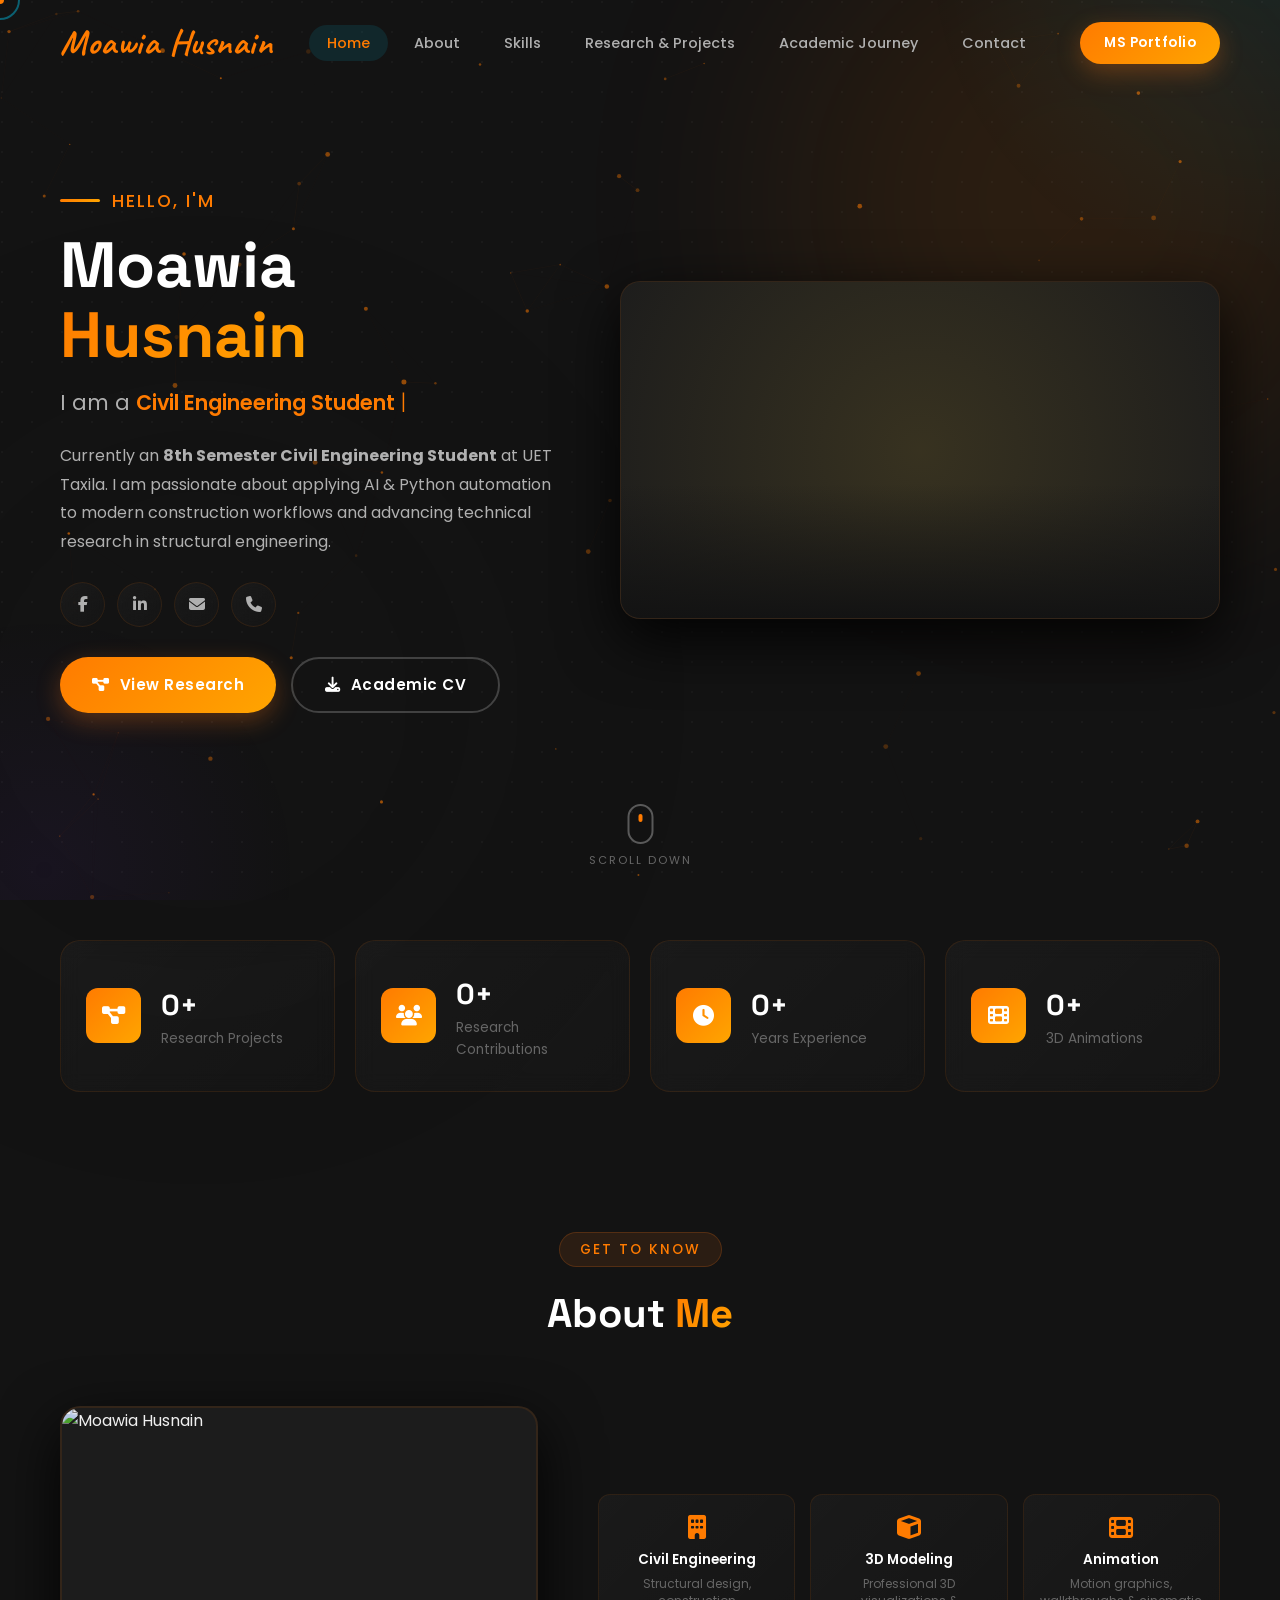
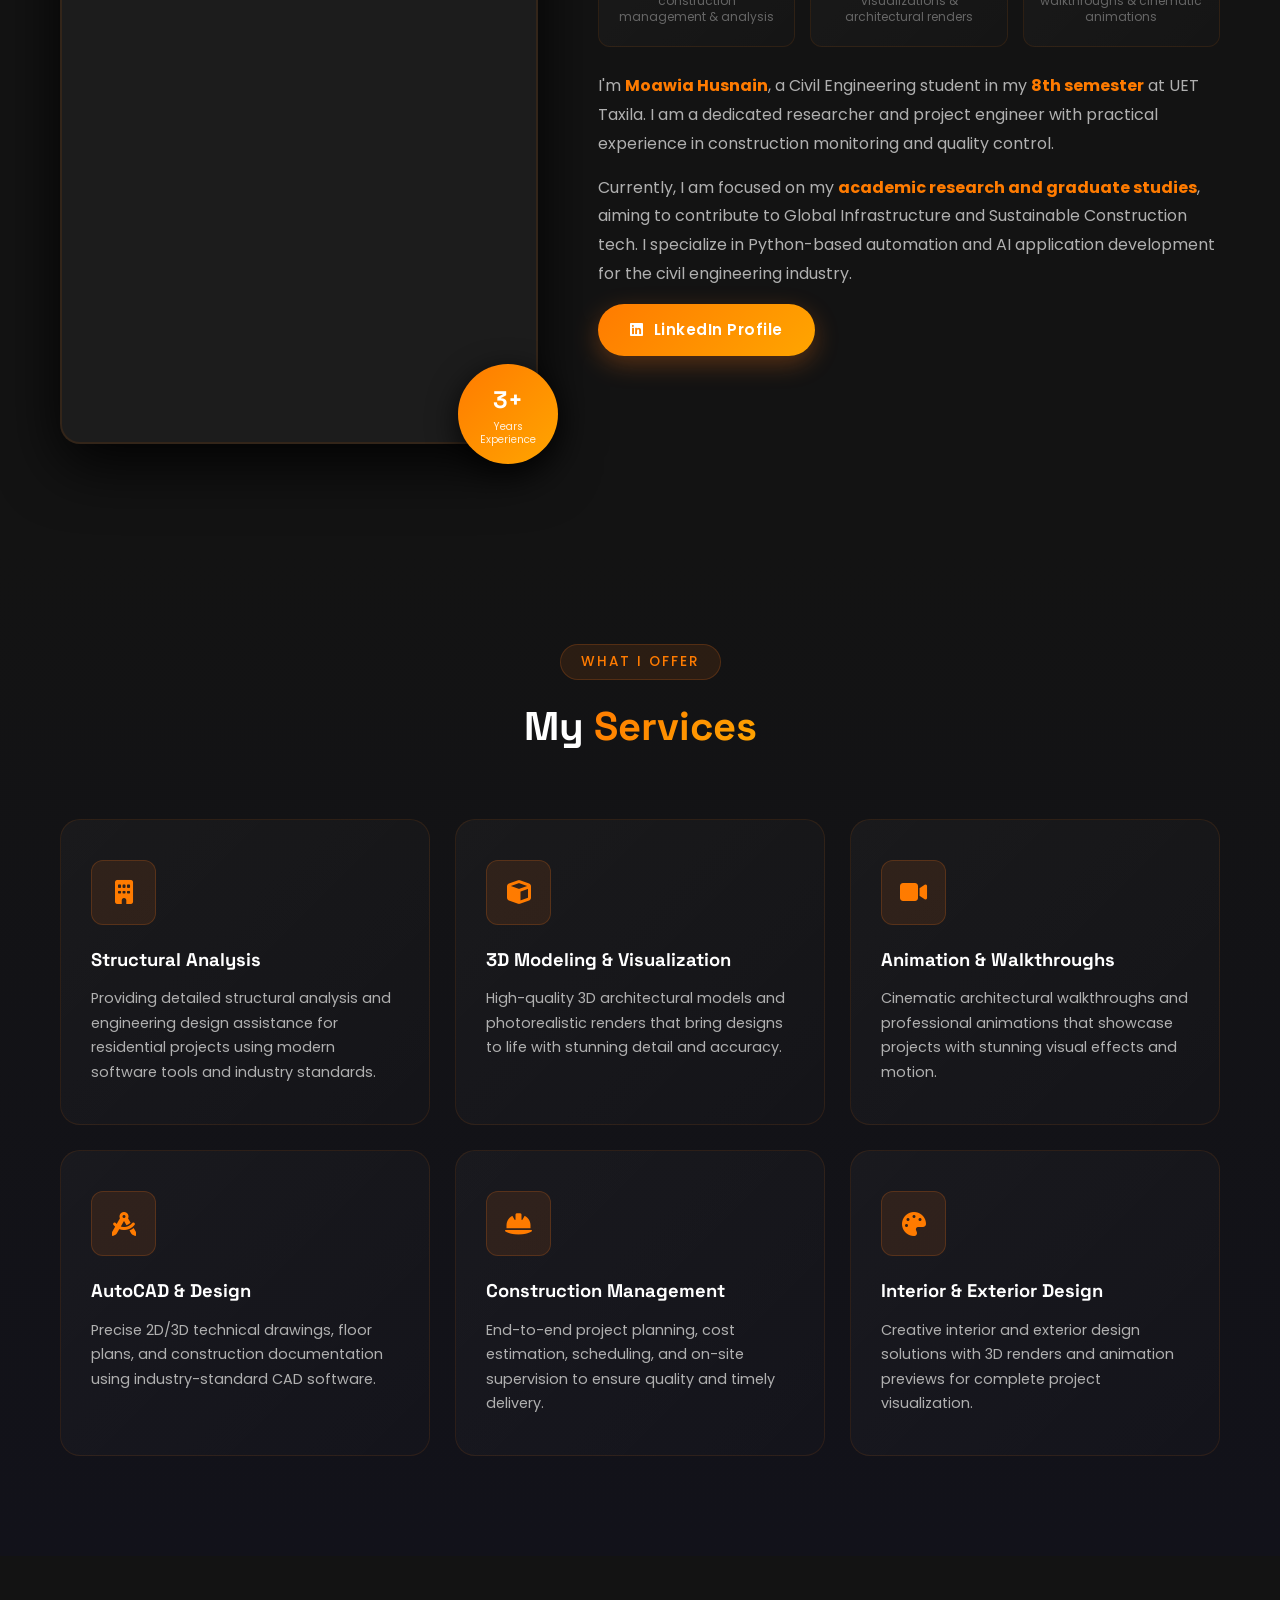
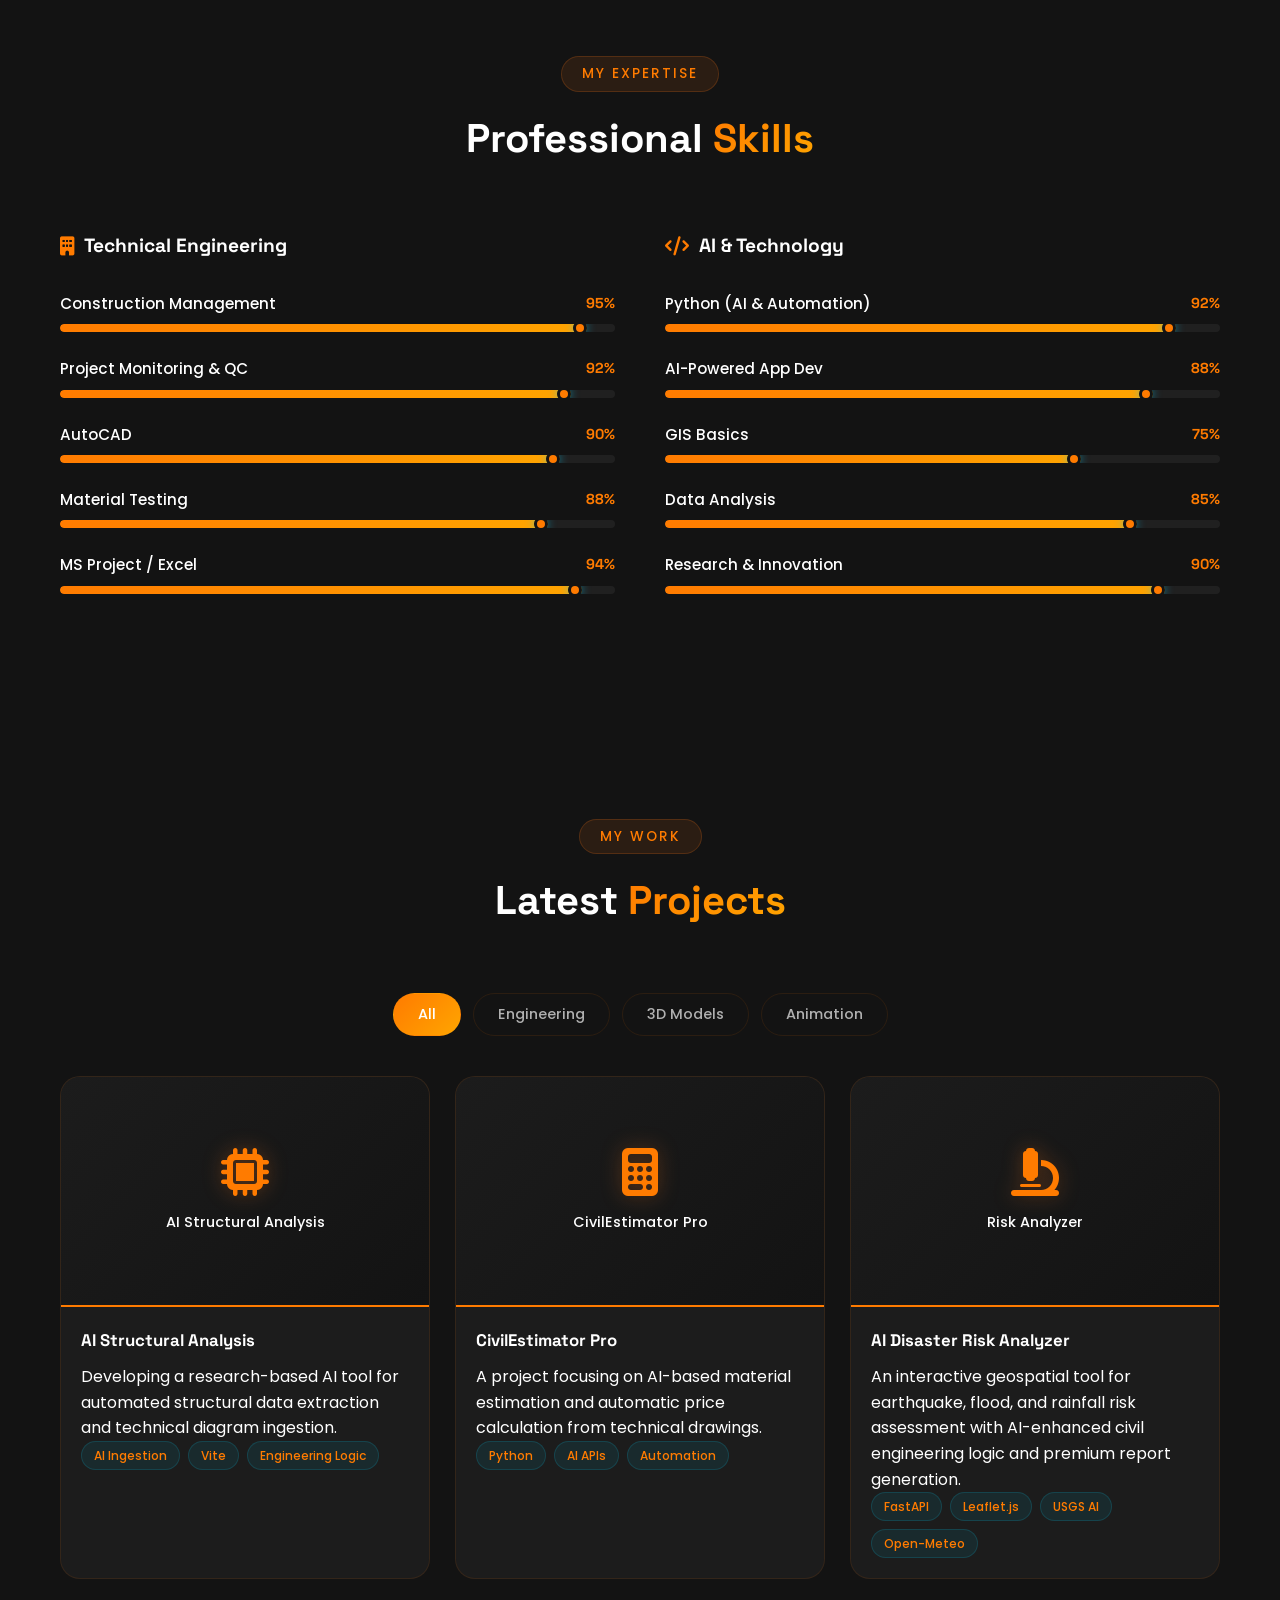
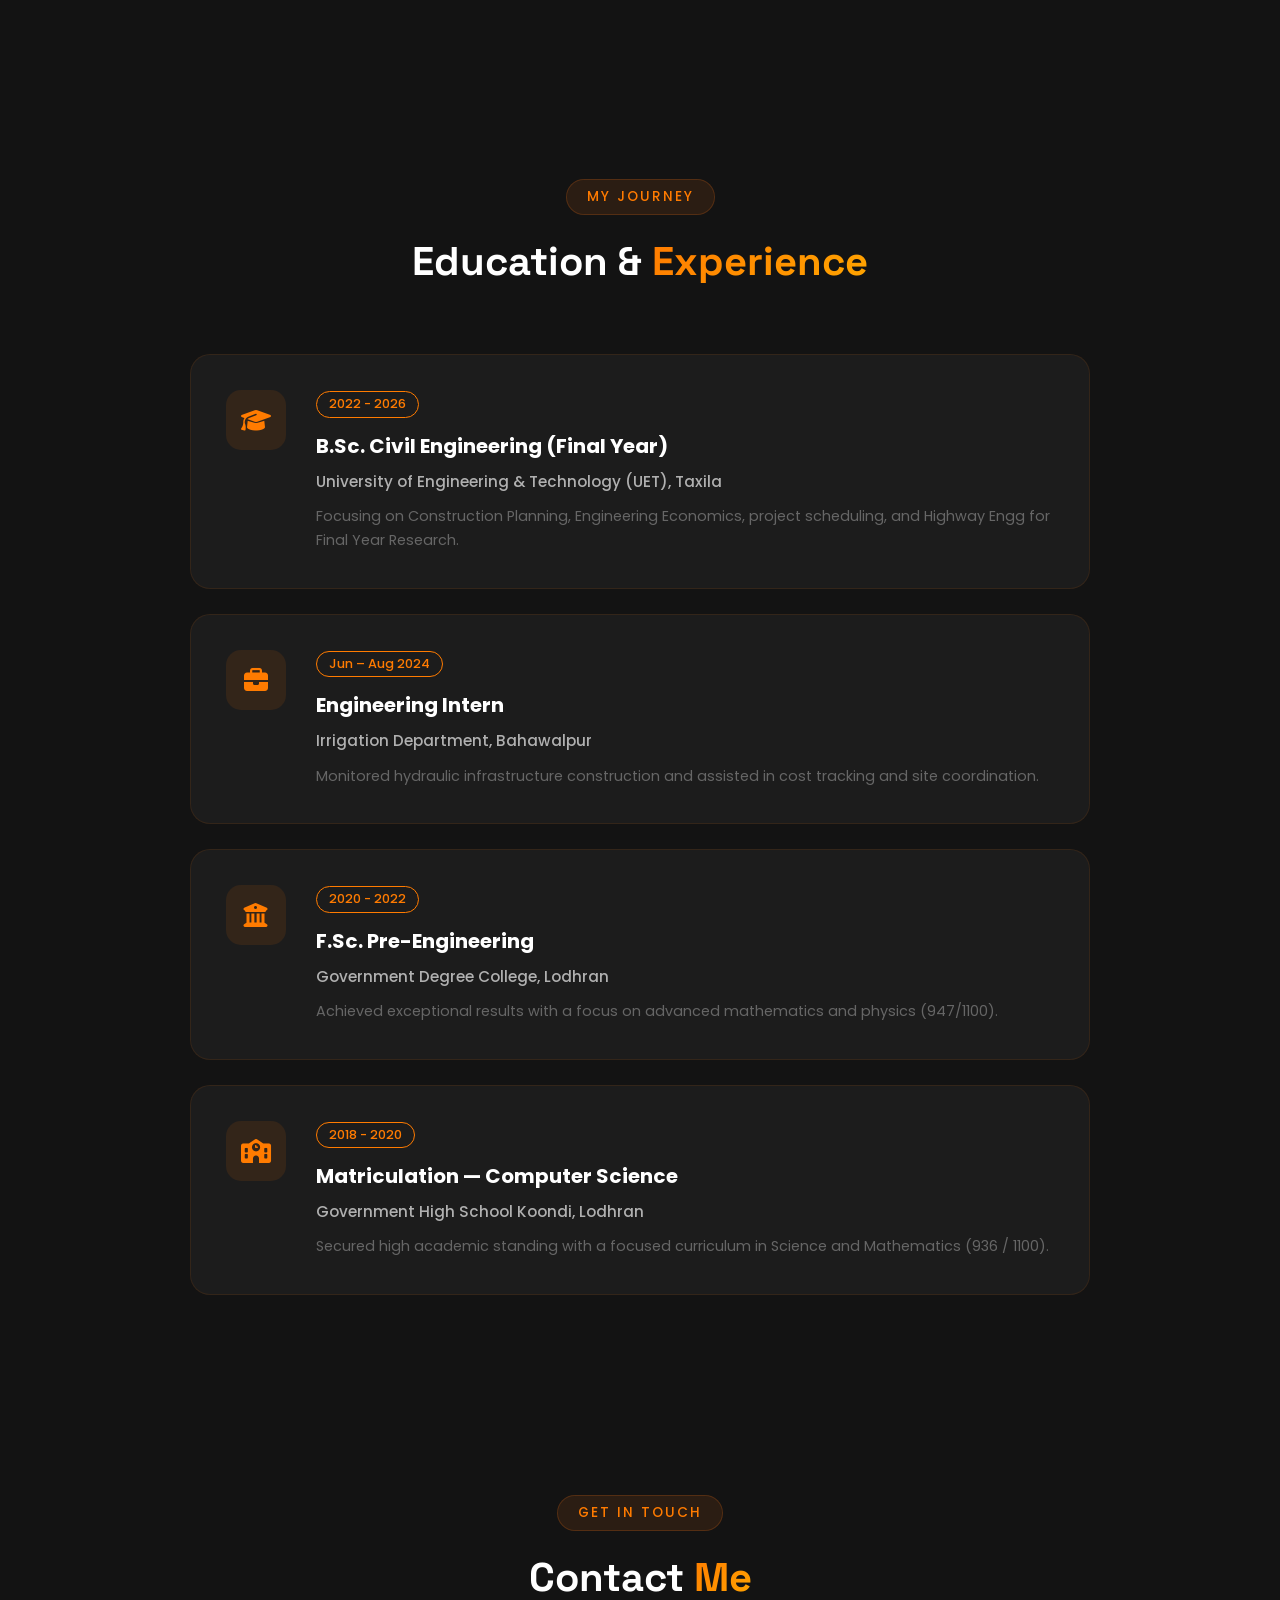
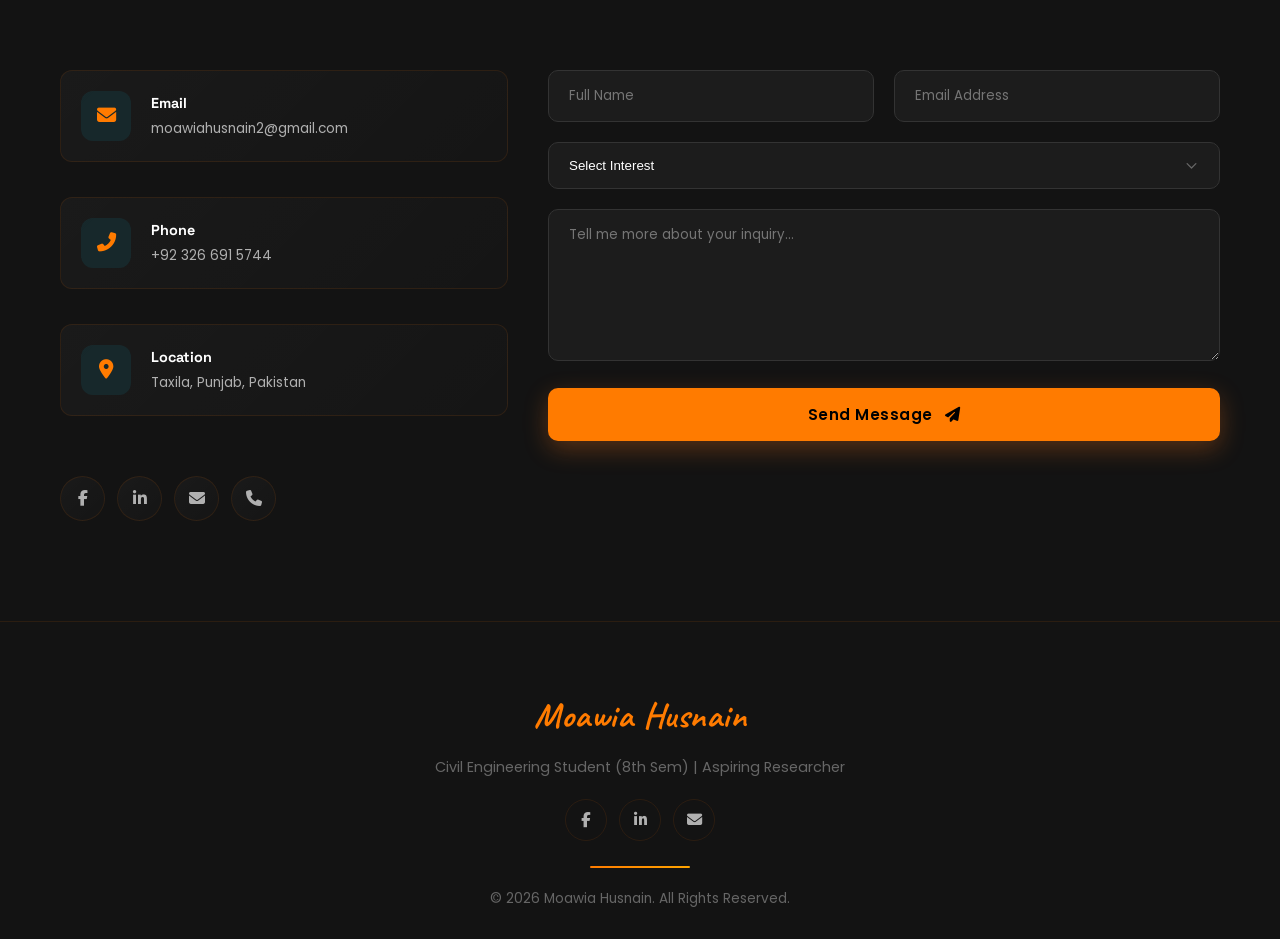
==== index.html @ 2bb3bb62 "Initialize portfolio with AI Disaster Risk Analyzer and academic refocus" ====
<!DOCTYPE html>
<html lang="en">
<head>
    <meta charset="UTF-8">
    <meta name="viewport" content="width=device-width, initial-scale=1.0">
    <title>Moawia Husnain | Civil Engineer</title>
    <meta name="description" content="Moawia Husnain - Civil Engineering Student & Aspiring Researcher specialized in Construction Management, Project Engineering, and AI-powered Automation.">
    <meta name="keywords" content="Civil Engineer, Construction Management, AI in Civil Engineering, Moawia Husnain, UET Taxila">
    <link rel="icon" type="image/svg+xml" href="data:image/svg+xml,<svg xmlns='http://www.w3.org/2000/svg' viewBox='0 0 100 100'><text y='.9em' font-size='90'>🏗️</text></svg>">
    <link href="https://fonts.googleapis.com/css2?family=Poppins:wght@300;400;500;600;700;800&family=Caveat:wght@400;500;600;700&family=Space+Grotesk:wght@400;500;600;700&display=swap" rel="stylesheet">
    <link rel="stylesheet" href="https://cdnjs.cloudflare.com/ajax/libs/font-awesome/6.5.1/css/all.min.css">
    <link rel="stylesheet" href="style.css">
</head>
<body>
    <!-- Particle Canvas -->
    <canvas id="particles-canvas"></canvas>

    <!-- Custom Cursor -->
    <div class="cursor-dot" id="cursor-dot"></div>
    <div class="cursor-outline" id="cursor-outline"></div>

    <!-- Preloader -->
    <div class="preloader" id="preloader">
        <div class="preloader-inner">
            <div class="preloader-icon">
                <svg viewBox="0 0 100 100" width="80" height="80">
                    <polygon points="50,5 95,30 95,70 50,95 5,70 5,30" fill="none" stroke="url(#grad)" stroke-width="2" class="hex-spin"/>
                    <defs>
                        <linearGradient id="grad" x1="0%" y1="0%" x2="100%" y2="100%">
                            <stop offset="0%" style="stop-color:#00f2ff"/>
                            <stop offset="100%" style="stop-color:#38bdf8"/>
                        </linearGradient>
                    </defs>
                </svg>
            </div>
            <p class="preloader-text">MOAWIA HUSNAIN</p>
        </div>
    </div>

    <!-- Navigation -->
    <header class="header" id="header">
        <nav class="nav container">
            <a href="#home" class="nav-logo">
                <span class="logo-name">Moawia Husnain</span>
            </a>
            <div class="nav-menu" id="nav-menu">
                <ul class="nav-list">
                    <li class="nav-item"><a href="#home" class="nav-link active">Home</a></li>
                    <li class="nav-item"><a href="#about" class="nav-link">About</a></li>
                    <li class="nav-item"><a href="#skills" class="nav-link">Skills</a></li>
                    <li class="nav-item"><a href="#portfolio" class="nav-link">Research & Projects</a></li>
                    <li class="nav-item"><a href="#education" class="nav-link">Academic Journey</a></li>
                    <li class="nav-item"><a href="#contact" class="nav-link">Contact</a></li>
                </ul>
                <div class="nav-close" id="nav-close">
                    <i class="fas fa-times"></i>
                </div>
            </div>
            <div class="nav-actions">
                <a href="#portfolio" class="btn btn-primary btn-sm nav-hire">MS Portfolio</a>
                <div class="nav-toggle" id="nav-toggle">
                    <i class="fas fa-bars"></i>
                </div>
            </div>
        </nav>
    </header>

    <!-- Main Content -->
    <main>
        <!-- Hero Section -->
        <section class="hero section" id="home">
            <div class="hero-container container">
                <div class="hero-content" data-aos="fade-right">
                    <div class="hero-greeting">
                        <span class="greeting-line"></span>
                        <span class="greeting-text">Hello, I'm</span>
                    </div>
                    <h1 class="hero-name">Moawia<br><span class="name-accent">Husnain</span></h1>
                    <div class="hero-titles">
                        <span class="title-static">I am a </span>
                        <span class="title-dynamic" id="typed-text"></span>
                        <span class="typed-cursor">|</span>
                    </div>
                    <p class="hero-description">
                        Currently an <strong>8th Semester Civil Engineering Student</strong> at UET Taxila. I am passionate about applying AI & Python automation to modern construction workflows and advancing technical research in structural engineering.
                    </p>
                    <div class="hero-socials">
                        <a href="https://www.facebook.com/moawia.hussnain.58" class="social-link" aria-label="Facebook" target="_blank"><i class="fab fa-facebook-f"></i></a>
                        <a href="https://www.linkedin.com/in/moawia-husnain-602788229" class="social-link" aria-label="LinkedIn" target="_blank"><i class="fab fa-linkedin-in"></i></a>
                        <a href="mailto:moawiahusnain2@gmail.com" class="social-link" aria-label="Email"><i class="fas fa-envelope"></i></a>
                        <a href="tel:+923266915744" class="social-link" aria-label="Phone"><i class="fas fa-phone"></i></a>
                    </div>
                    <div class="hero-buttons">
                        <a href="#portfolio" class="btn btn-primary">
                            <i class="fas fa-project-diagram"></i> View Research
                        </a>
                        <a href="my%20cv%20Moawia%20Husnain%20.pdf" class="btn btn-outline" id="download-cv" target="_blank">
                            <i class="fas fa-download"></i> Academic CV
                        </a>
                    </div>
                </div>
                <div class="hero-visual" data-aos="fade-left">
                    <div class="hero-video-container">
                        <div class="video-glow"></div>
                        <video autoplay muted loop playsinline class="hero-video-asset">
                            <source src="Engineer_at_desk_202604191716.mp4" type="video/mp4">
                            Your browser does not support the video tag.
                        </video>
                        <div class="video-overlay"></div>
                    </div>
                </div>
            </div>
            <div class="scroll-indicator">
                <div class="mouse">
                    <div class="wheel"></div>
                </div>
                <span>Scroll Down</span>
            </div>
        </section>

        <!-- Stats Section -->
        <section class="stats section-sm">
            <div class="container">
                <div class="stats-grid">
                    <div class="stat-card" data-count="25">
                        <div class="stat-icon"><i class="fas fa-project-diagram"></i></div>
                        <div class="stat-info">
                            <h3 class="stat-number"><span class="counter">0</span>+</h3>
                            <p class="stat-label">Research Projects</p>
                        </div>
                    </div>
                    <div class="stat-card" data-count="15">
                        <div class="stat-icon"><i class="fas fa-users"></i></div>
                        <div class="stat-info">
                            <h3 class="stat-number"><span class="counter">0</span>+</h3>
                            <p class="stat-label">Research Contributions</p>
                        </div>
                    </div>
                    <div class="stat-card" data-count="3">
                        <div class="stat-icon"><i class="fas fa-clock"></i></div>
                        <div class="stat-info">
                            <h3 class="stat-number"><span class="counter">0</span>+</h3>
                            <p class="stat-label">Years Experience</p>
                        </div>
                    </div>
                    <div class="stat-card" data-count="50">
                        <div class="stat-icon"><i class="fas fa-film"></i></div>
                        <div class="stat-info">
                            <h3 class="stat-number"><span class="counter">0</span>+</h3>
                            <p class="stat-label">3D Animations</p>
                        </div>
                    </div>
                </div>
            </div>
        </section>

        <!-- About Section -->
        <section class="about section" id="about">
            <div class="container">
                <div class="section-header">
                    <span class="section-subtitle">Get To Know</span>
                    <h2 class="section-title">About <span class="text-gradient">Me</span></h2>
                </div>
                <div class="about-grid">
                    <div class="about-image-col" data-aos="fade-right">
                        <div class="about-image-wrapper">
                            <div class="about-image-card">
                                <img src="my image.jpeg" alt="Moawia Husnain" class="about-img">
                            </div>
                            <div class="experience-badge">
                                <span class="badge-number">3+</span>
                                <span class="badge-text">Years<br>Experience</span>
                            </div>
                        </div>
                    </div>
                    <div class="about-content-col" data-aos="fade-left">
                        <div class="about-cards">
                            <div class="about-mini-card">
                                <i class="fas fa-building"></i>
                                <h4>Civil Engineering</h4>
                                <p>Structural design, construction management & analysis</p>
                            </div>
                            <div class="about-mini-card">
                                <i class="fas fa-cube"></i>
                                <h4>3D Modeling</h4>
                                <p>Professional 3D visualizations & architectural renders</p>
                            </div>
                            <div class="about-mini-card">
                                <i class="fas fa-film"></i>
                                <h4>Animation</h4>
                                <p>Motion graphics, walkthroughs & cinematic animations</p>
                            </div>
                        </div>
                        <p class="about-description">
                            I'm <strong>Moawia Husnain</strong>, a Civil Engineering student in my <strong>8th semester</strong> at UET Taxila. I am a dedicated researcher and project engineer with practical experience in construction monitoring and quality control.
                        </p>
                        <p class="about-description">
                            Currently, I am focused on my <strong>academic research and graduate studies</strong>, aiming to contribute to Global Infrastructure and Sustainable Construction tech. I specialize in Python-based automation and AI application development for the civil engineering industry.
                        </p>
                        <a href="https://www.linkedin.com/in/moawia-husnain-602788229" class="btn btn-primary" target="_blank">
                            <i class="fab fa-linkedin"></i> LinkedIn Profile
                        </a>
                    </div>
                </div>
            </div>
        </section>

        <!-- Services Section -->
        <section class="services section" id="services">
            <div class="container">
                <div class="section-header">
                    <span class="section-subtitle">What I Offer</span>
                    <h2 class="section-title">My <span class="text-gradient">Services</span></h2>
                </div>
                <div class="services-grid">
                    <div class="service-card" data-aos="fade-up" data-aos-delay="0">
                        <div class="service-icon">
                            <i class="fas fa-building"></i>
                        </div>
                        <h3 class="service-title">Structural Analysis</h3>
                        <p class="service-desc">Providing detailed structural analysis and engineering design assistance for residential projects using modern software tools and industry standards.</p>
                        <div class="service-hover-line"></div>
                    </div>
                    <div class="service-card" data-aos="fade-up" data-aos-delay="100">
                        <div class="service-icon">
                            <i class="fas fa-cube"></i>
                        </div>
                        <h3 class="service-title">3D Modeling & Visualization</h3>
                        <p class="service-desc">High-quality 3D architectural models and photorealistic renders that bring designs to life with stunning detail and accuracy.</p>
                        <div class="service-hover-line"></div>
                    </div>
                    <div class="service-card" data-aos="fade-up" data-aos-delay="200">
                        <div class="service-icon">
                            <i class="fas fa-video"></i>
                        </div>
                        <h3 class="service-title">Animation & Walkthroughs</h3>
                        <p class="service-desc">Cinematic architectural walkthroughs and professional animations that showcase projects with stunning visual effects and motion.</p>
                        <div class="service-hover-line"></div>
                    </div>
                    <div class="service-card" data-aos="fade-up" data-aos-delay="300">
                        <div class="service-icon">
                            <i class="fas fa-drafting-compass"></i>
                        </div>
                        <h3 class="service-title">AutoCAD & Design</h3>
                        <p class="service-desc">Precise 2D/3D technical drawings, floor plans, and construction documentation using industry-standard CAD software.</p>
                        <div class="service-hover-line"></div>
                    </div>
                    <div class="service-card" data-aos="fade-up" data-aos-delay="400">
                        <div class="service-icon">
                            <i class="fas fa-hard-hat"></i>
                        </div>
                        <h3 class="service-title">Construction Management</h3>
                        <p class="service-desc">End-to-end project planning, cost estimation, scheduling, and on-site supervision to ensure quality and timely delivery.</p>
                        <div class="service-hover-line"></div>
                    </div>
                    <div class="service-card" data-aos="fade-up" data-aos-delay="500">
                        <div class="service-icon">
                            <i class="fas fa-palette"></i>
                        </div>
                        <h3 class="service-title">Interior & Exterior Design</h3>
                        <p class="service-desc">Creative interior and exterior design solutions with 3D renders and animation previews for complete project visualization.</p>
                        <div class="service-hover-line"></div>
                    </div>
                </div>
            </div>
        </section>

        <!-- Skills Section -->
        <section class="skills section" id="skills">
            <div class="container">
                <div class="section-header">
                    <span class="section-subtitle">My Expertise</span>
                    <h2 class="section-title">Professional <span class="text-gradient">Skills</span></h2>
                </div>
                <div class="skills-container">
                    <div class="skills-col" data-aos="fade-right">
                        <h3 class="skills-col-title"><i class="fas fa-building"></i> Technical Engineering</h3>
                        <div class="skill-item">
                            <div class="skill-header"><span class="skill-name">Construction Management</span><span class="skill-percent">95%</span></div>
                            <div class="skill-bar"><div class="skill-progress" data-width="95"></div></div>
                        </div>
                        <div class="skill-item">
                            <div class="skill-header"><span class="skill-name">Project Monitoring & QC</span><span class="skill-percent">92%</span></div>
                            <div class="skill-bar"><div class="skill-progress" data-width="92"></div></div>
                        </div>
                        <div class="skill-item">
                            <div class="skill-header"><span class="skill-name">AutoCAD</span><span class="skill-percent">90%</span></div>
                            <div class="skill-bar"><div class="skill-progress" data-width="90"></div></div>
                        </div>
                        <div class="skill-item">
                            <div class="skill-header"><span class="skill-name">Material Testing</span><span class="skill-percent">88%</span></div>
                            <div class="skill-bar"><div class="skill-progress" data-width="88"></div></div>
                        </div>
                        <div class="skill-item">
                            <div class="skill-header"><span class="skill-name">MS Project / Excel</span><span class="skill-percent">94%</span></div>
                            <div class="skill-bar"><div class="skill-progress" data-width="94"></div></div>
                        </div>
                    </div>
                    <div class="skills-col" data-aos="fade-left">
                        <h3 class="skills-col-title"><i class="fas fa-code"></i> AI & Technology</h3>
                        <div class="skill-item">
                            <div class="skill-header"><span class="skill-name">Python (AI & Automation)</span><span class="skill-percent">92%</span></div>
                            <div class="skill-bar"><div class="skill-progress" data-width="92"></div></div>
                        </div>
                        <div class="skill-item">
                            <div class="skill-header"><span class="skill-name">AI-Powered App Dev</span><span class="skill-percent">88%</span></div>
                            <div class="skill-bar"><div class="skill-progress" data-width="88"></div></div>
                        </div>
                        <div class="skill-item">
                            <div class="skill-header"><span class="skill-name">GIS Basics</span><span class="skill-percent">75%</span></div>
                            <div class="skill-bar"><div class="skill-progress" data-width="75"></div></div>
                        </div>
                        <div class="skill-item">
                            <div class="skill-header"><span class="skill-name">Data Analysis</span><span class="skill-percent">85%</span></div>
                            <div class="skill-bar"><div class="skill-progress" data-width="85"></div></div>
                        </div>
                        <div class="skill-item">
                            <div class="skill-header"><span class="skill-name">Research & Innovation</span><span class="skill-percent">90%</span></div>
                            <div class="skill-bar"><div class="skill-progress" data-width="90"></div></div>
                        </div>
                    </div>
                </div>
            </div>
        </section>

        <!-- Portfolio Section -->
        <section class="portfolio section" id="portfolio">
            <div class="container">
                <div class="section-header">
                    <span class="section-subtitle">My Work</span>
                    <h2 class="section-title">Latest <span class="text-gradient">Projects</span></h2>
                </div>
                <div class="portfolio-filters">
                    <button class="filter-btn active" data-filter="all">All</button>
                    <button class="filter-btn" data-filter="engineering">Engineering</button>
                    <button class="filter-btn" data-filter="3d">3D Models</button>
                    <button class="filter-btn" data-filter="animation">Animation</button>
                </div>
                <div class="portfolio-grid" id="portfolio-grid">
                    <div class="portfolio-card" data-category="engineering" data-aos="fade-up">
                        <div class="portfolio-image">
                            <div class="portfolio-placeholder">
                                <i class="fas fa-microchip"></i>
                                <span>AI Structural Analysis</span>
                            </div>
                            <div class="portfolio-overlay">
                                <div class="portfolio-actions">
                                    <a href="https://structure-app-three.vercel.app/" target="_blank" class="portfolio-action-btn"><i class="fas fa-external-link-alt"></i></a>
                                </div>
                            </div>
                        </div>
                        <div class="portfolio-info">
                            <h3>AI Structural Analysis</h3>
                            <p>Developing a research-based AI tool for automated structural data extraction and technical diagram ingestion.</p>
                            <div class="portfolio-tags">
                                <span>AI Ingestion</span><span>Vite</span><span>Engineering Logic</span>
                            </div>
                        </div>
                    </div>
                    <div class="portfolio-card" data-category="engineering" data-aos="fade-up" data-aos-delay="100">
                        <div class="portfolio-image">
                            <div class="portfolio-placeholder">
                                <i class="fas fa-calculator"></i>
                                <span>CivilEstimator Pro</span>
                            </div>
                            <div class="portfolio-overlay">
                                <div class="portfolio-actions">
                                    <a href="https://civil-estimator-pro.vercel.app/" target="_blank" class="portfolio-action-btn"><i class="fas fa-external-link-alt"></i></a>
                                </div>
                            </div>
                        </div>
                        <div class="portfolio-info">
                            <h3>CivilEstimator Pro</h3>
                            <p>A project focusing on AI-based material estimation and automatic price calculation from technical drawings.</p>
                            <div class="portfolio-tags">
                                <span>Python</span><span>AI APIs</span><span>Automation</span>
                            </div>
                        </div>
                    </div>
                    <div class="portfolio-card" data-category="engineering" data-aos="fade-up" data-aos-delay="200">
                        <div class="portfolio-image">
                            <div class="portfolio-placeholder">
                                <i class="fas fa-microscope"></i>
                                <span>Risk Analyzer</span>
                            </div>
                            <div class="portfolio-overlay">
                                <div class="portfolio-actions">
                                    <a href="https://disaster-analyzer.vercel.app/" target="_blank" class="portfolio-action-btn"><i class="fas fa-external-link-alt"></i></a>
                                </div>
                            </div>
                        </div>
                        <div class="portfolio-info">
                            <h3>AI Disaster Risk Analyzer</h3>
                            <p>An interactive geospatial tool for earthquake, flood, and rainfall risk assessment with AI-enhanced civil engineering logic and premium report generation.</p>
                            <div class="portfolio-tags">
                                <span>FastAPI</span><span>Leaflet.js</span><span>USGS AI</span><span>Open-Meteo</span>
                            </div>
                        </div>
                    </div>
                </div>
            </div>
        </section>

        <!-- Education Section -->
        <section class="education section" id="education">
            <div class="container">
                <div class="section-header">
                    <span class="section-subtitle">My Journey</span>
                    <h2 class="section-title">Education & <span class="text-gradient">Experience</span></h2>
                </div>
                <div class="education-grid">
                    <div class="education-card" data-aos="fade-up">
                        <div class="edu-icon"><i class="fas fa-graduation-cap"></i></div>
                        <div class="edu-details">
                            <span class="edu-badge">2022 - 2026</span>
                            <h3 class="edu-title">B.Sc. Civil Engineering (Final Year)</h3>
                            <p class="edu-institution">University of Engineering & Technology (UET), Taxila</p>
                            <p class="edu-desc">Focusing on Construction Planning, Engineering Economics, project scheduling, and Highway Engg for Final Year Research.</p>
                        </div>
                    </div>
                    <div class="education-card" data-aos="fade-up" data-aos-delay="100">
                        <div class="edu-icon"><i class="fas fa-briefcase"></i></div>
                        <div class="edu-details">
                            <span class="edu-badge">Jun – Aug 2024</span>
                            <h3 class="edu-title">Engineering Intern</h3>
                            <p class="edu-institution">Irrigation Department, Bahawalpur</p>
                            <p class="edu-desc">Monitored hydraulic infrastructure construction and assisted in cost tracking and site coordination.</p>
                        </div>
                    </div>
                    <div class="education-card" data-aos="fade-up" data-aos-delay="200">
                        <div class="edu-icon"><i class="fas fa-university"></i></div>
                        <div class="edu-details">
                            <span class="edu-badge">2020 - 2022</span>
                            <h3 class="edu-title">F.Sc. Pre-Engineering</h3>
                            <p class="edu-institution">Government Degree College, Lodhran</p>
                            <p class="edu-desc">Achieved exceptional results with a focus on advanced mathematics and physics (947/1100).</p>
                        </div>
                    </div>
                    <div class="education-card" data-aos="fade-up" data-aos-delay="300">
                        <div class="edu-icon"><i class="fas fa-school"></i></div>
                        <div class="edu-details">
                            <span class="edu-badge">2018 - 2020</span>
                            <h3 class="edu-title">Matriculation — Computer Science</h3>
                            <p class="edu-institution">Government High School Koondi, Lodhran</p>
                            <p class="edu-desc">Secured high academic standing with a focused curriculum in Science and Mathematics (936 / 1100).</p>
                        </div>
                    </div>
                </div>
            </div>
        </section>

        <!-- Removed Testimonials for Academic Focus -->

        <!-- Contact Section -->
        <section class="contact section" id="contact">
            <div class="container">
                <div class="section-header">
                    <span class="section-subtitle">Get In Touch</span>
                    <h2 class="section-title">Contact <span class="text-gradient">Me</span></h2>
                </div>
                <div class="contact-grid">
                    <div class="contact-info-col" data-aos="fade-right">
                        <div class="contact-card">
                            <div class="contact-card-icon"><i class="fas fa-envelope"></i></div>
                            <div class="contact-card-info">
                                <h4>Email</h4>
                                <p>moawiahusnain2@gmail.com</p>
                            </div>
                        </div>
                        <div class="contact-card">
                            <div class="contact-card-icon"><i class="fas fa-phone-alt"></i></div>
                            <div class="contact-card-info">
                                <h4>Phone</h4>
                                <p>+92 326 691 5744</p>
                            </div>
                        </div>
                        <div class="contact-card">
                            <div class="contact-card-icon"><i class="fas fa-map-marker-alt"></i></div>
                            <div class="contact-card-info">
                                <h4>Location</h4>
                                <p>Taxila, Punjab, Pakistan</p>
                            </div>
                        </div>
                        <div class="contact-socials">
                            <a href="https://www.facebook.com/moawia.hussnain.58" target="_blank" class="contact-social-link"><i class="fab fa-facebook-f"></i></a>
                            <a href="https://www.linkedin.com/in/moawia-husnain-602788229" target="_blank" class="contact-social-link"><i class="fab fa-linkedin-in"></i></a>
                            <a href="mailto:moawiahusnain2@gmail.com" class="contact-social-link"><i class="fas fa-envelope"></i></a>
                            <a href="tel:+923266915744" class="contact-social-link"><i class="fas fa-phone"></i></a>
                        </div>
                    </div>
                    <div class="contact-form-col" data-aos="fade-left">
                        <form class="contact-form" id="contact-form">
                            <div class="form-row">
                                <div class="form-group">
                                    <input type="text" id="form-name" name="name" placeholder="Full Name" required>
                                </div>
                                <div class="form-group">
                                    <input type="email" id="form-email" name="email" placeholder="Email Address" required>
                                </div>
                            </div>
                            <div class="form-group">
                                <select id="form-service" name="service" required>
                                    <option value="" disabled selected>Select Interest</option>
                                    <option value="research">MS Research Collaboration</option>
                                    <option value="engineering">Civil Engineering Project</option>
                                    <option value="automation">Disaster Risk Analysis</option>
                                    <option value="other">Other Inquiry</option>
                                </select>
                            </div>
                            <div class="form-group">
                                <textarea id="form-message" name="message" placeholder="Tell me more about your inquiry..." rows="6" required></textarea>
                            </div>
                            <button type="submit" class="btn btn-primary btn-submit">
                                <span>Send Message</span>
                                <i class="fas fa-paper-plane"></i>
                            </button>
                        </form>
                    </div>
                </div>
            </div>
        </section>
    </main>
    <!-- Footer -->
    <footer class="footer">
        <div class="container">
            <div class="footer-content">
                <div class="footer-logo">
                    <span class="logo-name">Moawia Husnain</span>
                </div>
                <p class="footer-text">Civil Engineering Student (8th Sem) | Aspiring Researcher</p>
                <div class="footer-socials">
                    <a href="https://www.facebook.com/moawia.hussnain.58" target="_blank" class="footer-social"><i class="fab fa-facebook-f"></i></a>
                    <a href="https://www.linkedin.com/in/moawia-husnain-602788229" target="_blank" class="footer-social"><i class="fab fa-linkedin-in"></i></a>
                    <a href="mailto:moawiahusnain2@gmail.com" class="footer-social"><i class="fas fa-envelope"></i></a>
                </div>
                <div class="footer-divider"></div>
                <p class="footer-copyright">© 2026 Moawia Husnain. All Rights Reserved.</p>
            </div>
        </div>
    </footer>

    <!-- Back to Top -->
    <a href="#home" class="back-to-top" id="back-to-top">
        <i class="fas fa-arrow-up"></i>
    </a>

    <script src="https://unpkg.com/aos@next/dist/aos.js"></script>
    <script type="text/javascript" src="https://cdn.jsdelivr.net/npm/@emailjs/browser@4/dist/email.min.js"></script>
    <script src="script.js"></script>
</body>
</html>
---- style.css ----
:root {
    --primary: #ff7b00; /* Vibrant Orange from Reference */
    --primary-dark: #e66e00;
    --secondary: #1a1a1a;
    --accent: #ff7b00;
    --bg-dark: #131313; /* Reference Background */
    --bg-card: #1c1c1c;
    --bg-card-hover: #252525;
    --bg-nav: rgba(19, 19, 19, 0.95);
    --text-primary: #ffffff;
    --text-secondary: #b0b0b0;
    --text-muted: #666666;
    --border-color: rgba(255, 123, 0, 0.1);
    --gradient-primary: linear-gradient(135deg, #ff7b00, #ffa500);
    --gradient-glass: linear-gradient(135deg, rgba(255,255,255,0.03), rgba(255,255,255,0.01));
    --shadow-sm: 0 4px 12px rgba(0, 0, 0, 0.5);
    --shadow-md: 0 8px 30px rgba(0, 0, 0, 0.8);
    --shadow-lg: 0 20px 60px rgba(0, 0, 0, 0.9);
    --shadow-glow: 0 0 30px rgba(255, 123, 0, 0.15);
    --radius-sm: 8px;
    --radius-md: 12px;
    --radius-lg: 20px;
    --radius-xl: 50px;
    --transition: all 0.4s cubic-bezier(0.4, 0, 0.2, 1);
    --transition-slow: all 0.7s cubic-bezier(0.4, 0, 0.2, 1);
    --font-primary: 'Outfit', sans-serif;
    --font-secondary: 'Space Grotesk', sans-serif;
}

/* ====== RESET & BASE ====== */
*, *::before, *::after {
    margin: 0;
    padding: 0;
    box-sizing: border-box;
}

html {
    scroll-behavior: smooth;
    scroll-padding-top: 80px;
}

body {
    font-family: 'Poppins', sans-serif;
    color: var(--text-primary);
    background: var(--bg-dark);
    line-height: 1.6;
    overflow-x: hidden;
    cursor: default;
    position: relative;
}

body::before, body::after {
    content: '';
    position: fixed;
    width: 600px;
    height: 600px;
    border-radius: 50%;
    z-index: -1;
    filter: blur(120px);
    opacity: 0.1;
    pointer-events: none;
}

body::before {
    top: -100px;
    right: -100px;
    background: var(--primary);
}

body::after {
    bottom: -100px;
    left: -100px;
    background: var(--secondary);
}

a {
    text-decoration: none;
    color: inherit;
}

ul { list-style: none; }
img { max-width: 100%; display: block; }
button { cursor: pointer; border: none; outline: none; font-family: inherit; }
input, textarea { font-family: inherit; }

.container {
    max-width: 1200px;
    margin: 0 auto;
    padding: 0 20px;
}

.section {
    padding: 100px 0;
    position: relative;
}

.section-sm {
    padding: 40px 0;
}

/* ====== PARTICLE CANVAS ====== */
#particles-canvas {
    position: fixed;
    top: 0;
    left: 0;
    width: 100%;
    height: 100%;
    z-index: 0;
    pointer-events: none;
}

/* ====== CUSTOM CURSOR ====== */
.cursor-dot {
    width: 8px;
    height: 8px;
    background: var(--primary);
    border-radius: 50%;
    position: fixed;
    top: 0;
    left: 0;
    pointer-events: none;
    z-index: 10000;
    transition: transform 0.1s;
    transform: translate(-50%, -50%);
}

.cursor-outline {
    width: 40px;
    height: 40px;
    border: 2px solid rgba(0, 212, 255, 0.4);
    border-radius: 50%;
    position: fixed;
    top: 0;
    left: 0;
    pointer-events: none;
    z-index: 9999;
    transition: all 0.15s ease-out;
    transform: translate(-50%, -50%);
}

/* ====== PRELOADER ====== */
.preloader {
    position: fixed;
    top: 0;
    left: 0;
    width: 100%;
    height: 100%;
    background: var(--bg-dark);
    display: flex;
    align-items: center;
    justify-content: center;
    z-index: 99999;
    transition: opacity 0.6s, visibility 0.6s;
}

.preloader.hidden {
    opacity: 0;
    visibility: hidden;
}

.preloader-inner {
    text-align: center;
}

.hex-spin {
    animation: hexRotate 2s linear infinite;
    transform-origin: center;
}

@keyframes hexRotate {
    from { transform: rotate(0deg); }
    to { transform: rotate(360deg); }
}

.preloader-text {
    margin-top: 20px;
    font-family: var(--font-secondary);
    font-size: 1.2rem;
    font-weight: 600;
    letter-spacing: 6px;
    background: var(--gradient-primary);
    -webkit-background-clip: text;
    -webkit-text-fill-color: transparent;
    background-clip: text;
    animation: pulse 1.5s ease-in-out infinite;
}

@keyframes pulse {
    0%, 100% { opacity: 1; }
    50% { opacity: 0.4; }
}

/* ====== TEXT GRADIENT UTILITY ====== */
.text-gradient {
    background: var(--gradient-primary);
    -webkit-background-clip: text;
    -webkit-text-fill-color: transparent;
    background-clip: text;
}

/* ====== BUTTONS ====== */
.btn {
    display: inline-flex;
    align-items: center;
    gap: 10px;
    padding: 14px 32px;
    border-radius: var(--radius-xl);
    font-weight: 600;
    font-size: 0.95rem;
    transition: var(--transition);
    position: relative;
    overflow: hidden;
    letter-spacing: 0.5px;
}

.btn-primary {
    background: var(--gradient-primary);
    color: #fff;
    border: none;
    box-shadow: 0 8px 25px rgba(249, 115, 22, 0.3);
}

.btn-primary:hover {
    transform: translateY(-5px);
    box-shadow: 0 12px 35px rgba(249, 115, 22, 0.5);
}

.btn-outline {
    background: transparent;
    color: var(--text-primary);
    border: 2px solid rgba(255, 255, 255, 0.2);
}

.btn-outline:hover {
    border-color: var(--primary);
    color: var(--primary);
    transform: translateY(-3px);
    box-shadow: var(--shadow-glow);
}

.btn-sm {
    padding: 10px 24px;
    font-size: 0.85rem;
}

.btn-full {
    width: 100%;
    justify-content: center;
}

/* ====== NAVIGATION ====== */
.header {
    position: fixed;
    top: 0;
    left: 0;
    width: 100%;
    z-index: 1000;
    transition: var(--transition);
    padding: 15px 0;
}

.header.scrolled {
    background: var(--bg-nav);
    backdrop-filter: blur(20px);
    -webkit-backdrop-filter: blur(20px);
    padding: 10px 0;
    box-shadow: 0 4px 30px rgba(0, 0, 0, 0.3);
    border-bottom: 1px solid var(--border-color);
}

.nav {
    display: flex;
    align-items: center;
    justify-content: space-between;
}

.nav-logo {
    font-size: 1.8rem;
    font-weight: 800;
    font-family: var(--font-secondary);
}

.logo-name {
    font-family: 'Caveat', cursive;
    font-size: 2.2rem;
    font-weight: 700;
    color: var(--primary);
    letter-spacing: 0.5px;
}

.logo-text {
    color: var(--text-primary);
}

.logo-accent {
    background: var(--gradient-primary);
    -webkit-background-clip: text;
    -webkit-text-fill-color: transparent;
    background-clip: text;
}

.nav-list {
    display: flex;
    gap: 8px;
}

.nav-link {
    padding: 8px 18px;
    border-radius: var(--radius-xl);
    font-size: 0.9rem;
    font-weight: 500;
    color: var(--text-secondary);
    transition: var(--transition);
    position: relative;
}

.nav-link:hover,
.nav-link.active {
    color: var(--text-primary);
}

.nav-link.active {
    background: rgba(0, 212, 255, 0.1);
    color: var(--primary);
}

.nav-actions {
    display: flex;
    align-items: center;
    gap: 15px;
}

.nav-toggle {
    display: none;
    font-size: 1.4rem;
    color: var(--text-primary);
    cursor: pointer;
}

.nav-close {
    display: none;
    position: absolute;
    top: 20px;
    right: 20px;
    font-size: 1.4rem;
    color: var(--text-primary);
    cursor: pointer;
}

/* ====== HERO SECTION ====== */
.hero {
    min-height: 100vh;
    display: flex;
    align-items: center;
    position: relative;
    padding-top: 100px;
    background-image: radial-gradient(circle at 2px 2px, rgba(255, 255, 255, 0.03) 1px, transparent 0);
    background-size: 30px 30px;
    overflow: hidden;
}

.hero::before {
    content: '';
    position: absolute;
    top: -50%;
    right: -30%;
    width: 800px;
    height: 800px;
    background: radial-gradient(circle, rgba(0, 212, 255, 0.08), transparent 60%);
    border-radius: 50%;
    pointer-events: none;
}

.hero::after {
    content: '';
    position: absolute;
    bottom: -30%;
    left: -20%;
    width: 600px;
    height: 600px;
    background: radial-gradient(circle, rgba(123, 47, 247, 0.06), transparent 60%);
    border-radius: 50%;
    pointer-events: none;
}

.hero-container {
    display: grid;
    grid-template-columns: 1fr 1fr;
    gap: 60px;
    align-items: center;
    position: relative;
    z-index: 1;
}

.hero-greeting {
    display: flex;
    align-items: center;
    gap: 12px;
    margin-bottom: 15px;
}

.greeting-line {
    width: 40px;
    height: 3px;
    background: var(--gradient-primary);
    border-radius: 3px;
}

.greeting-text {
    font-size: 1.1rem;
    font-weight: 500;
    color: var(--primary);
    letter-spacing: 2px;
    text-transform: uppercase;
}

.hero-name {
    font-size: 4rem;
    font-weight: 800;
    line-height: 1.1;
    margin-bottom: 15px;
    font-family: var(--font-secondary);
}

.name-accent {
    background: var(--gradient-primary);
    -webkit-background-clip: text;
    -webkit-text-fill-color: transparent;
    background-clip: text;
}

.hero-titles {
    font-size: 1.3rem;
    margin-bottom: 20px;
    min-height: 36px;
}

.title-static {
    color: var(--text-secondary);
}

.title-dynamic {
    color: var(--primary);
    font-weight: 600;
}

.typed-cursor {
    color: var(--primary);
    animation: blink 0.7s infinite;
    font-weight: 300;
}

@keyframes blink {
    0%, 100% { opacity: 1; }
    50% { opacity: 0; }
}

.hero-description {
    color: var(--text-secondary);
    font-size: 1rem;
    max-width: 500px;
    margin-bottom: 25px;
    line-height: 1.8;
}

.hero-socials {
    display: flex;
    gap: 12px;
    margin-bottom: 30px;
}

.social-link {
    width: 45px;
    height: 45px;
    display: flex;
    align-items: center;
    justify-content: center;
    border-radius: 50%;
    border: 1px solid var(--border-color);
    background: var(--gradient-glass);
    color: var(--text-secondary);
    font-size: 1rem;
    transition: var(--transition);
    backdrop-filter: blur(10px);
}

.social-link:hover {
    border-color: var(--primary);
    color: var(--primary);
    transform: translateY(-4px);
    box-shadow: 0 8px 25px rgba(0, 212, 255, 0.2);
}

.hero-buttons {
    display: flex;
    gap: 15px;
    flex-wrap: wrap;
}

/* Hero Visual / Video Section */
.hero-visual {
    display: flex;
    justify-content: center;
    align-items: center;
}

.hero-video-container {
    position: relative;
    width: 600px;
    aspect-ratio: 16/9;
    border-radius: 20px;
    overflow: hidden;
    border: 1px solid var(--border-color);
    box-shadow: var(--shadow-lg);
    background: var(--bg-card);
    transition: var(--transition-slow);
}

.hero-video-asset {
    width: 100%;
    height: 100%;
    object-fit: cover;
    opacity: 0.9;
    filter: contrast(1.1) brightness(1);
}

.video-glow {
    position: absolute;
    width: 150%;
    height: 150%;
    top: -25%;
    left: -25%;
    background: radial-gradient(circle, rgba(212, 175, 55, 0.15), transparent 70%);
    pointer-events: none;
    z-index: 0;
}

.video-overlay {
    position: absolute;
    top: 0;
    left: 0;
    width: 100%;
    height: 100%;
    background: linear-gradient(to bottom, transparent 60%, var(--bg-dark));
    pointer-events: none;
}

/* Scroll Indicator */
.scroll-indicator {
    position: absolute;
    bottom: 30px;
    left: 50%;
    transform: translateX(-50%);
    display: flex;
    flex-direction: column;
    align-items: center;
    gap: 8px;
    z-index: 2;
}

.mouse {
    width: 26px;
    height: 40px;
    border: 2px solid rgba(255, 255, 255, 0.3);
    border-radius: 15px;
    display: flex;
    justify-content: center;
    padding-top: 8px;
}

.wheel {
    width: 4px;
    height: 8px;
    background: var(--primary);
    border-radius: 4px;
    animation: scrollWheel 1.5s infinite;
}

@keyframes scrollWheel {
    0% { opacity: 1; transform: translateY(0); }
    100% { opacity: 0; transform: translateY(12px); }
}

.scroll-indicator span {
    font-size: 0.7rem;
    color: var(--text-muted);
    letter-spacing: 2px;
    text-transform: uppercase;
}

/* ====== STATS SECTION ====== */
.stats {
    position: relative;
    z-index: 1;
}

.stats-grid {
    display: grid;
    grid-template-columns: repeat(4, 1fr);
    gap: 20px;
}

.stat-card {
    background: var(--gradient-glass);
    border: 1px solid var(--border-color);
    border-radius: var(--radius-lg);
    padding: 30px 25px;
    display: flex;
    align-items: center;
    gap: 20px;
    backdrop-filter: blur(10px);
    transition: var(--transition);
}

.stat-card:hover {
    border-color: rgba(0, 212, 255, 0.2);
    transform: translateY(-5px);
    box-shadow: var(--shadow-glow);
}

.stat-icon {
    width: 55px;
    height: 55px;
    display: flex;
    align-items: center;
    justify-content: center;
    border-radius: var(--radius-md);
    background: var(--gradient-primary);
    font-size: 1.3rem;
    color: #fff;
    flex-shrink: 0;
}

.stat-number {
    font-size: 1.8rem;
    font-weight: 800;
    font-family: var(--font-secondary);
}

.stat-label {
    font-size: 0.85rem;
    color: var(--text-muted);
}

/* ====== SECTION HEADERS ====== */
.section-header {
    text-align: center;
    margin-bottom: 60px;
}

.section-subtitle {
    display: inline-block;
    padding: 6px 20px;
    background: rgba(249, 115, 22, 0.1);
    border: 1px solid rgba(249, 115, 22, 0.2);
    border-radius: var(--radius-xl);
    font-size: 0.85rem;
    font-weight: 500;
    color: var(--primary);
    letter-spacing: 2px;
    text-transform: uppercase;
    margin-bottom: 15px;
}

.section-title {
    font-size: 2.5rem;
    font-weight: 800;
    font-family: var(--font-secondary);
}

/* ====== ABOUT SECTION ====== */
.about-grid {
    display: grid;
    grid-template-columns: 1fr 1.3fr;
    gap: 60px;
    align-items: center;
}

.about-image-wrapper {
    position: relative;
}

.about-image-card {
    border-radius: var(--radius-lg);
    overflow: hidden;
    border: 2px solid var(--border-color);
    aspect-ratio: 3/4;
    background: var(--bg-card);
    position: relative;
    box-shadow: var(--shadow-lg);
}

.about-img {
    width: 100%;
    height: 100%;
    object-fit: cover;
    filter: brightness(0.9) contrast(1.1);
    transition: var(--transition);
}

.about-image-card:hover .about-img {
    filter: brightness(1) contrast(1.1);
    transform: scale(1.05);
}

.about-avatar-placeholder {
    width: 100%;
    height: 100%;
    display: flex;
    align-items: center;
    justify-content: center;
    background: linear-gradient(135deg, rgba(0, 212, 255, 0.05), rgba(123, 47, 247, 0.05));
}

.about-avatar-placeholder i {
    font-size: 6rem;
    color: rgba(0, 212, 255, 0.3);
}

.experience-badge {
    position: absolute;
    bottom: -20px;
    right: -20px;
    width: 100px;
    height: 100px;
    background: var(--gradient-primary);
    border-radius: 50%;
    display: flex;
    flex-direction: column;
    align-items: center;
    justify-content: center;
    box-shadow: var(--shadow-md);
    animation: floatHex 3s ease-in-out infinite;
}

.badge-number {
    font-size: 1.5rem;
    font-weight: 800;
    font-family: var(--font-secondary);
    color: #fff;
}

.badge-text {
    font-size: 0.65rem;
    color: rgba(255, 255, 255, 0.85);
    text-align: center;
    line-height: 1.3;
}

.about-cards {
    display: grid;
    grid-template-columns: repeat(3, 1fr);
    gap: 15px;
    margin-bottom: 25px;
}

.about-mini-card {
    background: var(--gradient-glass);
    border: 1px solid var(--border-color);
    border-radius: var(--radius-md);
    padding: 20px 15px;
    text-align: center;
    transition: var(--transition);
}

.about-mini-card:hover {
    border-color: var(--primary);
    transform: translateY(-5px);
    box-shadow: var(--shadow-glow);
}

.about-mini-card i {
    font-size: 1.5rem;
    color: var(--primary);
    margin-bottom: 10px;
}

.about-mini-card h4 {
    font-size: 0.85rem;
    margin-bottom: 5px;
    font-weight: 600;
}

.about-mini-card p {
    font-size: 0.75rem;
    color: var(--text-muted);
    line-height: 1.4;
}

.about-description {
    color: var(--text-secondary);
    margin-bottom: 15px;
    line-height: 1.8;
}

.about-description strong {
    color: var(--primary);
}

/* ====== SERVICES SECTION ====== */
.services {
    background: linear-gradient(180deg, var(--bg-dark) 0%, rgba(18, 18, 26, 1) 100%);
}

.services-grid {
    display: grid;
    grid-template-columns: repeat(3, 1fr);
    gap: 25px;
}

.service-card {
    background: var(--gradient-glass);
    border: 1px solid var(--border-color);
    border-radius: var(--radius-lg);
    padding: 40px 30px;
    transition: var(--transition);
    position: relative;
    overflow: hidden;
}

.service-card:hover {
    transform: translateY(-8px);
    border-color: var(--primary);
    box-shadow: var(--shadow-glow);
}

.service-card:hover .service-hover-line {
    width: 100%;
}

.service-hover-line {
    position: absolute;
    bottom: 0;
    left: 0;
    height: 3px;
    width: 0;
    background: var(--gradient-primary);
    transition: width 0.4s ease;
}

.service-icon {
    width: 65px;
    height: 65px;
    display: flex;
    align-items: center;
    justify-content: center;
    border-radius: var(--radius-md);
    background: rgba(249, 115, 22, 0.1);
    border: 1px solid rgba(249, 115, 22, 0.2);
    margin-bottom: 20px;
    font-size: 1.5rem;
    color: var(--primary);
    transition: var(--transition);
}

.service-card:hover .service-icon {
    background: var(--gradient-primary);
    color: #fff;
    border-color: transparent;
}

.service-title {
    font-size: 1.15rem;
    font-weight: 700;
    margin-bottom: 12px;
    font-family: var(--font-secondary);
}

.service-desc {
    color: var(--text-secondary);
    font-size: 0.9rem;
    line-height: 1.7;
}

/* ====== SKILLS SECTION ====== */
.skills-container {
    display: grid;
    grid-template-columns: 1fr 1fr;
    gap: 50px;
}

.skills-col-title {
    font-size: 1.2rem;
    font-weight: 700;
    margin-bottom: 30px;
    display: flex;
    align-items: center;
    gap: 10px;
    font-family: var(--font-secondary);
}

.skills-col-title i {
    color: var(--primary);
}

.skill-item {
    margin-bottom: 25px;
}

.skill-header {
    display: flex;
    justify-content: space-between;
    margin-bottom: 8px;
}

.skill-name {
    font-weight: 500;
    font-size: 0.95rem;
}

.skill-percent {
    color: var(--primary);
    font-weight: 700;
    font-size: 0.9rem;
    font-family: var(--font-secondary);
}

.skill-bar {
    width: 100%;
    height: 8px;
    background: rgba(255, 255, 255, 0.06);
    border-radius: 10px;
    overflow: hidden;
}

.skill-progress {
    height: 100%;
    width: 0;
    background: var(--gradient-primary);
    border-radius: 10px;
    transition: width 1.5s cubic-bezier(0.4, 0, 0.2, 1);
    position: relative;
}

.skill-progress::after {
    content: '';
    position: absolute;
    right: 0;
    top: 50%;
    transform: translateY(-50%);
    width: 14px;
    height: 14px;
    background: var(--primary);
    border-radius: 50%;
    border: 3px solid var(--bg-dark);
    box-shadow: 0 0 10px rgba(0, 212, 255, 0.5);
}

/* ====== PORTFOLIO SECTION ====== */
.portfolio {
    background: var(--bg-dark);
}

.portfolio-filters {
    display: flex;
    justify-content: center;
    gap: 12px;
    margin-bottom: 40px;
    flex-wrap: wrap;
}

.filter-btn {
    padding: 10px 24px;
    border-radius: var(--radius-xl);
    background: transparent;
    border: 1px solid var(--border-color);
    color: var(--text-secondary);
    font-weight: 500;
    font-size: 0.9rem;
    transition: var(--transition);
}

.filter-btn:hover,
.filter-btn.active {
    background: var(--gradient-primary);
    color: #fff;
    border-color: transparent;
}

.portfolio-grid {
    display: grid;
    grid-template-columns: repeat(3, 1fr);
    gap: 25px;
}

.portfolio-card {
    border-radius: var(--radius-lg);
    overflow: hidden;
    background: var(--bg-card);
    border: 1px solid var(--border-color);
    transition: var(--transition);
}

.portfolio-card.hidden {
    display: none;
}

.portfolio-card:hover {
    transform: translateY(-8px);
    box-shadow: var(--shadow-lg);
    border-color: rgba(0, 212, 255, 0.2);
}

.portfolio-image {
    position: relative;
    overflow: hidden;
    aspect-ratio: 16/10;
}

.portfolio-placeholder {
    width: 100%;
    height: 100%;
    display: flex;
    flex-direction: column;
    align-items: center;
    justify-content: center;
    gap: 15px;
    color: var(--text-primary);
    background: linear-gradient(135deg, var(--bg-card), var(--bg-dark));
    border-bottom: 2px solid var(--primary);
}

.portfolio-placeholder i {
    font-size: 3rem;
    color: var(--primary);
    filter: drop-shadow(0 0 10px rgba(249, 115, 22, 0.3));
}

.portfolio-placeholder span {
    font-size: 0.9rem;
    font-weight: 500;
}

.portfolio-overlay {
    position: absolute;
    top: 0;
    left: 0;
    width: 100%;
    height: 100%;
    background: rgba(0, 0, 0, 0.7);
    display: flex;
    align-items: center;
    justify-content: center;
    opacity: 0;
    transition: var(--transition);
}

.portfolio-card:hover .portfolio-overlay {
    opacity: 1;
}

.portfolio-actions {
    display: flex;
    gap: 12px;
}

.portfolio-action-btn {
    width: 45px;
    height: 45px;
    display: flex;
    align-items: center;
    justify-content: center;
    border-radius: 50%;
    background: var(--gradient-primary);
    color: #fff;
    font-size: 1rem;
    transform: translateY(20px);
    transition: var(--transition);
}

.portfolio-card:hover .portfolio-action-btn {
    transform: translateY(0);
}

.portfolio-action-btn:hover {
    transform: scale(1.1) !important;
}

.portfolio-info {
    padding: 20px;
}

.portfolio-info h3 {
    font-size: 1.05rem;
    font-weight: 700;
    margin-bottom: 10px;
    font-family: var(--font-secondary);
}

.portfolio-tags {
    display: flex;
    gap: 8px;
    flex-wrap: wrap;
}

.portfolio-tags span {
    padding: 4px 12px;
    background: rgba(0, 212, 255, 0.08);
    border: 1px solid rgba(0, 212, 255, 0.15);
    border-radius: var(--radius-xl);
    font-size: 0.75rem;
    color: var(--primary);
    font-weight: 500;
}

/* ====== EDUCATION SECTION ====== */
.education-grid {
    display: flex;
    flex-direction: column;
    gap: 25px;
    max-width: 900px;
    margin: 0 auto;
}

.education-card {
    display: flex;
    gap: 30px;
    padding: 35px;
    background: var(--bg-card);
    border: 1px solid var(--border-color);
    border-radius: var(--radius-lg);
    transition: var(--transition);
    align-items: flex-start;
}

.education-card:hover {
    border-color: var(--primary);
    transform: translateY(-5px);
    box-shadow: var(--shadow-glow);
}

.edu-icon {
    width: 60px;
    height: 60px;
    background: rgba(255, 123, 0, 0.1);
    border-radius: 15px;
    display: flex;
    align-items: center;
    justify-content: center;
    font-size: 1.5rem;
    color: var(--primary);
    flex-shrink: 0;
}

.edu-details {
    flex: 1;
}

.edu-badge {
    display: inline-block;
    padding: 2px 12px;
    background: transparent;
    border: 1px solid var(--primary);
    border-radius: 20px;
    font-size: 0.8rem;
    color: var(--primary);
    font-weight: 500;
    margin-bottom: 12px;
}

.edu-title {
    font-size: 1.25rem;
    font-weight: 700;
    margin-bottom: 8px;
    color: var(--text-primary);
}

.edu-institution {
    font-size: 0.95rem;
    color: var(--text-secondary);
    margin-bottom: 10px;
    font-weight: 500;
}

.edu-desc {
    font-size: 0.9rem;
    color: var(--text-muted);
    line-height: 1.7;
}

@media (max-width: 768px) {
    .education-card {
        flex-direction: column;
        gap: 15px;
        padding: 25px;
    }
    .edu-icon {
        width: 50px;
        height: 50px;
        font-size: 1.2rem;
    }
}

.timeline-content:hover {
    border-color: var(--primary);
    box-shadow: var(--shadow-glow);
    transform: translateY(-5px);
}

.timeline-badge {
    display: inline-block;
    padding: 4px 14px;
    background: rgba(0, 212, 255, 0.1);
    border: 1px solid rgba(0, 212, 255, 0.2);
    border-radius: var(--radius-xl);
    font-size: 0.75rem;
    color: var(--primary);
    font-weight: 600;
    margin-bottom: 10px;
    text-transform: uppercase;
    letter-spacing: 1px;
}

.experience-badge-tag {
    background: rgba(0, 242, 255, 0.1);
    border-color: rgba(0, 242, 255, 0.2);
    color: var(--primary);
}

.timeline-content h3 {
    font-size: 1.1rem;
    font-weight: 700;
    margin-bottom: 5px;
    font-family: var(--font-secondary);
}

.timeline-place {
    color: var(--text-secondary);
    font-size: 0.85rem;
    margin-bottom: 5px;
}

.timeline-place i {
    margin-right: 5px;
    color: var(--primary);
}

.timeline-date {
    display: inline-block;
    font-size: 0.8rem;
    color: var(--text-muted);
    margin-bottom: 10px;
}

.timeline-date i {
    margin-right: 5px;
    color: var(--primary);
}

.timeline-desc {
    color: var(--text-secondary);
    font-size: 0.88rem;
    line-height: 1.7;
}

/* ====== TESTIMONIALS SECTION ====== */
.testimonials {
    background: linear-gradient(180deg, var(--bg-dark) 0%, rgba(18, 18, 26, 1) 100%);
}

.testimonials-slider {
    position: relative;
    max-width: 700px;
    margin: 0 auto;
    overflow: hidden;
}

.testimonial-track {
    display: flex;
    transition: transform 0.5s ease;
}

.testimonial-card {
    min-width: 100%;
    padding: 40px;
    background: var(--gradient-glass);
    border: 1px solid var(--border-color);
    border-radius: var(--radius-lg);
    text-align: center;
}

.testimonial-stars {
    margin-bottom: 20px;
    color: #ffb400;
    font-size: 1rem;
    display: flex;
    justify-content: center;
    gap: 4px;
}

.testimonial-text {
    font-size: 1.05rem;
    color: var(--text-secondary);
    line-height: 1.8;
    font-style: italic;
    margin-bottom: 25px;
}

.testimonial-author {
    display: flex;
    align-items: center;
    justify-content: center;
    gap: 15px;
}

.author-avatar {
    font-size: 2.5rem;
    color: var(--primary);
}

.author-info h4 {
    font-weight: 700;
    font-size: 1rem;
    font-family: var(--font-secondary);
}

.author-info span {
    font-size: 0.85rem;
    color: var(--text-muted);
}

.testimonial-controls {
    display: flex;
    align-items: center;
    justify-content: center;
    gap: 20px;
    margin-top: 30px;
}

.testimonial-btn {
    width: 45px;
    height: 45px;
    border-radius: 50%;
    background: var(--gradient-glass);
    border: 1px solid var(--border-color);
    color: var(--text-primary);
    font-size: 1rem;
    display: flex;
    align-items: center;
    justify-content: center;
    transition: var(--transition);
}

.testimonial-btn:hover {
    background: var(--gradient-primary);
    border-color: transparent;
}

.testimonial-dots {
    display: flex;
    gap: 8px;
}

.testimonial-dots .dot {
    width: 10px;
    height: 10px;
    border-radius: 50%;
    background: rgba(255, 255, 255, 0.2);
    transition: var(--transition);
    cursor: pointer;
}

.testimonial-dots .dot.active {
    background: var(--primary);
    width: 30px;
    border-radius: 10px;
}

/* ====== CONTACT SECTION ====== */
.contact-grid {
    display: grid;
    grid-template-columns: 1fr 1.5fr;
    gap: 40px;
    align-items: start;
}

.contact-info-col, .contact-form-col {
    display: flex;
    flex-direction: column;
    gap: 20px;
}

.contact-card {
    display: flex;
    align-items: center;
    gap: 20px;
    padding: 20px;
    background: var(--gradient-glass);
    border: 1px solid var(--border-color);
    border-radius: var(--radius-md);
    margin-bottom: 15px;
    transition: var(--transition);
}

.contact-card:hover {
    border-color: var(--primary);
    transform: translateX(5px);
    box-shadow: var(--shadow-glow);
}

.contact-card-icon {
    width: 50px;
    height: 50px;
    display: flex;
    align-items: center;
    justify-content: center;
    border-radius: var(--radius-md);
    background: rgba(0, 212, 255, 0.08);
    color: var(--primary);
    font-size: 1.2rem;
    flex-shrink: 0;
}

.contact-card-info h4 {
    font-size: 0.9rem;
    font-weight: 700;
    margin-bottom: 3px;
    font-family: var(--font-secondary);
}

.contact-card-info p {
    font-size: 0.85rem;
    color: var(--text-secondary);
}

.contact-socials {
    display: flex;
    gap: 12px;
    margin-top: 25px;
}

.contact-social-link {
    width: 45px;
    height: 45px;
    display: flex;
    align-items: center;
    justify-content: center;
    border-radius: 50%;
    background: var(--gradient-glass);
    border: 1px solid var(--border-color);
    color: var(--text-secondary);
    font-size: 1rem;
    transition: var(--transition);
}

.contact-social-link:hover {
    background: var(--gradient-primary);
    border-color: transparent;
    color: #fff;
    transform: translateY(-4px);
}

/* Contact Form */
.contact-form {
    display: flex;
    flex-direction: column;
    gap: 20px;
}

.form-row {
    display: grid;
    grid-template-columns: 1fr 1fr;
    gap: 20px;
}

.form-group input,
.form-group select,
.form-group textarea {
    width: 100%;
    padding: 15px 20px;
    background: var(--bg-card);
    border: 1px solid #333;
    border-radius: 10px;
    color: var(--text-primary);
    outline: none;
    transition: var(--transition);
}

.form-group select {
    appearance: none;
    background-image: url("data:image/svg+xml,%3Csvg xmlns='http://www.w3.org/2000/svg' fill='none' viewBox='0 0 24 24' stroke='%23666'%3E%3Cpath stroke-linecap='round' stroke-linejoin='round' stroke-width='2' d='M19 9l-7 7-7-7'%3E%3C/path%3E%3C/svg%3E");
    background-repeat: no-repeat;
    background-position: right 20px center;
    background-size: 15px;
}

.form-group input:focus,
.form-group select:focus,
.form-group textarea:focus {
    border-color: var(--primary);
    box-shadow: 0 0 10px rgba(255, 123, 0, 0.1);
}

.btn-submit {
    display: flex;
    align-items: center;
    justify-content: center;
    gap: 12px;
    padding: 15px 30px;
    background: var(--primary);
    color: #000;
    font-weight: 600;
    border-radius: 10px;
    transition: var(--transition);
    cursor: pointer;
}

.btn-submit:hover {
    background: #e66e00;
    transform: translateY(-2px);
    box-shadow: 0 10px 20px rgba(255, 123, 0, 0.2);
}

@media (max-width: 600px) {
    .form-row {
        grid-template-columns: 1fr;
    }
}

/* ====== FOOTER ====== */
.footer {
    padding: 60px 0 30px;
    border-top: 1px solid var(--border-color);
}

.footer-content {
    text-align: center;
}

.footer-logo {
    font-size: 2.5rem;
    font-weight: 800;
    font-family: var(--font-secondary);
    margin-bottom: 10px;
}

.footer-text {
    color: var(--text-muted);
    margin-bottom: 20px;
    font-size: 0.9rem;
}

.footer-socials {
    display: flex;
    justify-content: center;
    gap: 12px;
    margin-bottom: 25px;
}

.footer-social {
    width: 42px;
    height: 42px;
    display: flex;
    align-items: center;
    justify-content: center;
    border-radius: 50%;
    border: 1px solid var(--border-color);
    color: var(--text-secondary);
    font-size: 0.95rem;
    transition: var(--transition);
}

.footer-social:hover {
    background: var(--gradient-primary);
    border-color: transparent;
    color: #fff;
    transform: translateY(-3px);
}

.footer-divider {
    width: 100px;
    height: 2px;
    background: var(--gradient-primary);
    margin: 0 auto 20px;
    border-radius: 2px;
}

.footer-copyright {
    color: var(--text-muted);
    font-size: 0.85rem;
}

/* ====== BACK TO TOP ====== */
.back-to-top {
    position: fixed;
    bottom: 30px;
    right: 30px;
    width: 50px;
    height: 50px;
    background: var(--gradient-primary);
    border-radius: 50%;
    display: flex;
    align-items: center;
    justify-content: center;
    color: #fff;
    font-size: 1.1rem;
    opacity: 0;
    visibility: hidden;
    transition: var(--transition);
    z-index: 999;
    box-shadow: 0 4px 20px rgba(0, 212, 255, 0.3);
}

.back-to-top.visible {
    opacity: 1;
    visibility: visible;
}

.back-to-top:hover {
    transform: translateY(-5px);
    box-shadow: 0 8px 30px rgba(0, 212, 255, 0.5);
}

/* ====== ANIMATIONS (AOS-like on scroll) ====== */
[data-aos] {
    opacity: 0;
    transition: transform 0.8s ease, opacity 0.8s ease;
}

[data-aos="fade-up"] { transform: translateY(40px); }
[data-aos="fade-right"] { transform: translateX(-40px); }
[data-aos="fade-left"] { transform: translateX(40px); }

[data-aos].aos-animate {
    opacity: 1;
    transform: translate(0);
}

/* ====== RESPONSIVE ====== */
@media (max-width: 1024px) {
    .hero-container {
        grid-template-columns: 1fr;
        text-align: center;
    }
    
    .hero-content {
        order: 2;
    }
    
    .hero-visual {
        order: 1;
    }
    
    .hero-name {
        font-size: 3rem;
    }
    
    .hero-description {
        margin-left: auto;
        margin-right: auto;
    }
    
    .hero-socials,
    .hero-buttons {
        justify-content: center;
    }
    
    .hero-3d-scene {
        width: 300px;
        height: 300px;
    }
    
    .hero-hexagon {
        width: 180px;
        height: 180px;
    }
    
    .ring-1 { width: 230px; height: 230px; }
    .ring-2 { width: 280px; height: 280px; }
    .ring-3 { width: 320px; height: 320px; }
    
    .stats-grid { grid-template-columns: repeat(2, 1fr); }
    .about-grid { grid-template-columns: 1fr; }
    .about-image-wrapper { max-width: 350px; margin: 0 auto; }
    .services-grid { grid-template-columns: repeat(2, 1fr); }
    .skills-container { grid-template-columns: 1fr; }
    .portfolio-grid { grid-template-columns: repeat(2, 1fr); }
    .contact-grid { grid-template-columns: 1fr; }
    .contact-form .btn { grid-column: span 2; }
    
    .scroll-indicator { display: none; }
}

@media (max-width: 768px) {
    .nav-menu {
        position: fixed;
        top: 0;
        right: -100%;
        width: 300px;
        height: 100vh;
        background: var(--bg-card);
        border-left: 1px solid var(--border-color);
        padding: 80px 30px 30px;
        transition: right 0.4s ease;
        z-index: 1001;
    }
    
    .nav-menu.show-menu {
        right: 0;
    }
    
    .nav-list {
        flex-direction: column;
        gap: 5px;
    }
    
    .nav-link {
        padding: 12px 20px;
        font-size: 1rem;
    }
    
    .nav-toggle { display: block; }
    .nav-close { display: block; }
    .nav-hire { display: none; }
    
    .hero-name { font-size: 2.5rem; }
    .hero-titles { font-size: 1.1rem; }
    .section-title { font-size: 2rem; }
    .services-grid { grid-template-columns: 1fr; }
    .portfolio-grid { grid-template-columns: 1fr; }
    .about-cards { grid-template-columns: 1fr; }
    
    .timeline::before {
        left: 20px;
    }
    
    .timeline-item {
        width: 100%;
        padding-left: 60px !important;
        padding-right: 20px !important;
        text-align: left !important;
        left: 0 !important;
    }
    
    .timeline-dot {
        left: 11px !important;
        right: auto !important;
    }
    
    .contact-form {
        grid-template-columns: 1fr;
    }
    
    .form-group.full-width,
    .contact-form .btn {
        grid-column: span 1;
    }
    
    .cursor-dot,
    .cursor-outline {
        display: none;
    }
}

@media (max-width: 480px) {
    .hero-name { font-size: 2rem; }
    .stats-grid { grid-template-columns: 1fr; }
    .stat-card { justify-content: center; }
    .hero-3d-scene { width: 250px; height: 250px; }
    .hero-hexagon { width: 150px; height: 150px; }
    .ring-1 { width: 190px; height: 190px; }
    .ring-2 { width: 230px; height: 230px; }
    .ring-3 { width: 270px; height: 270px; }
}
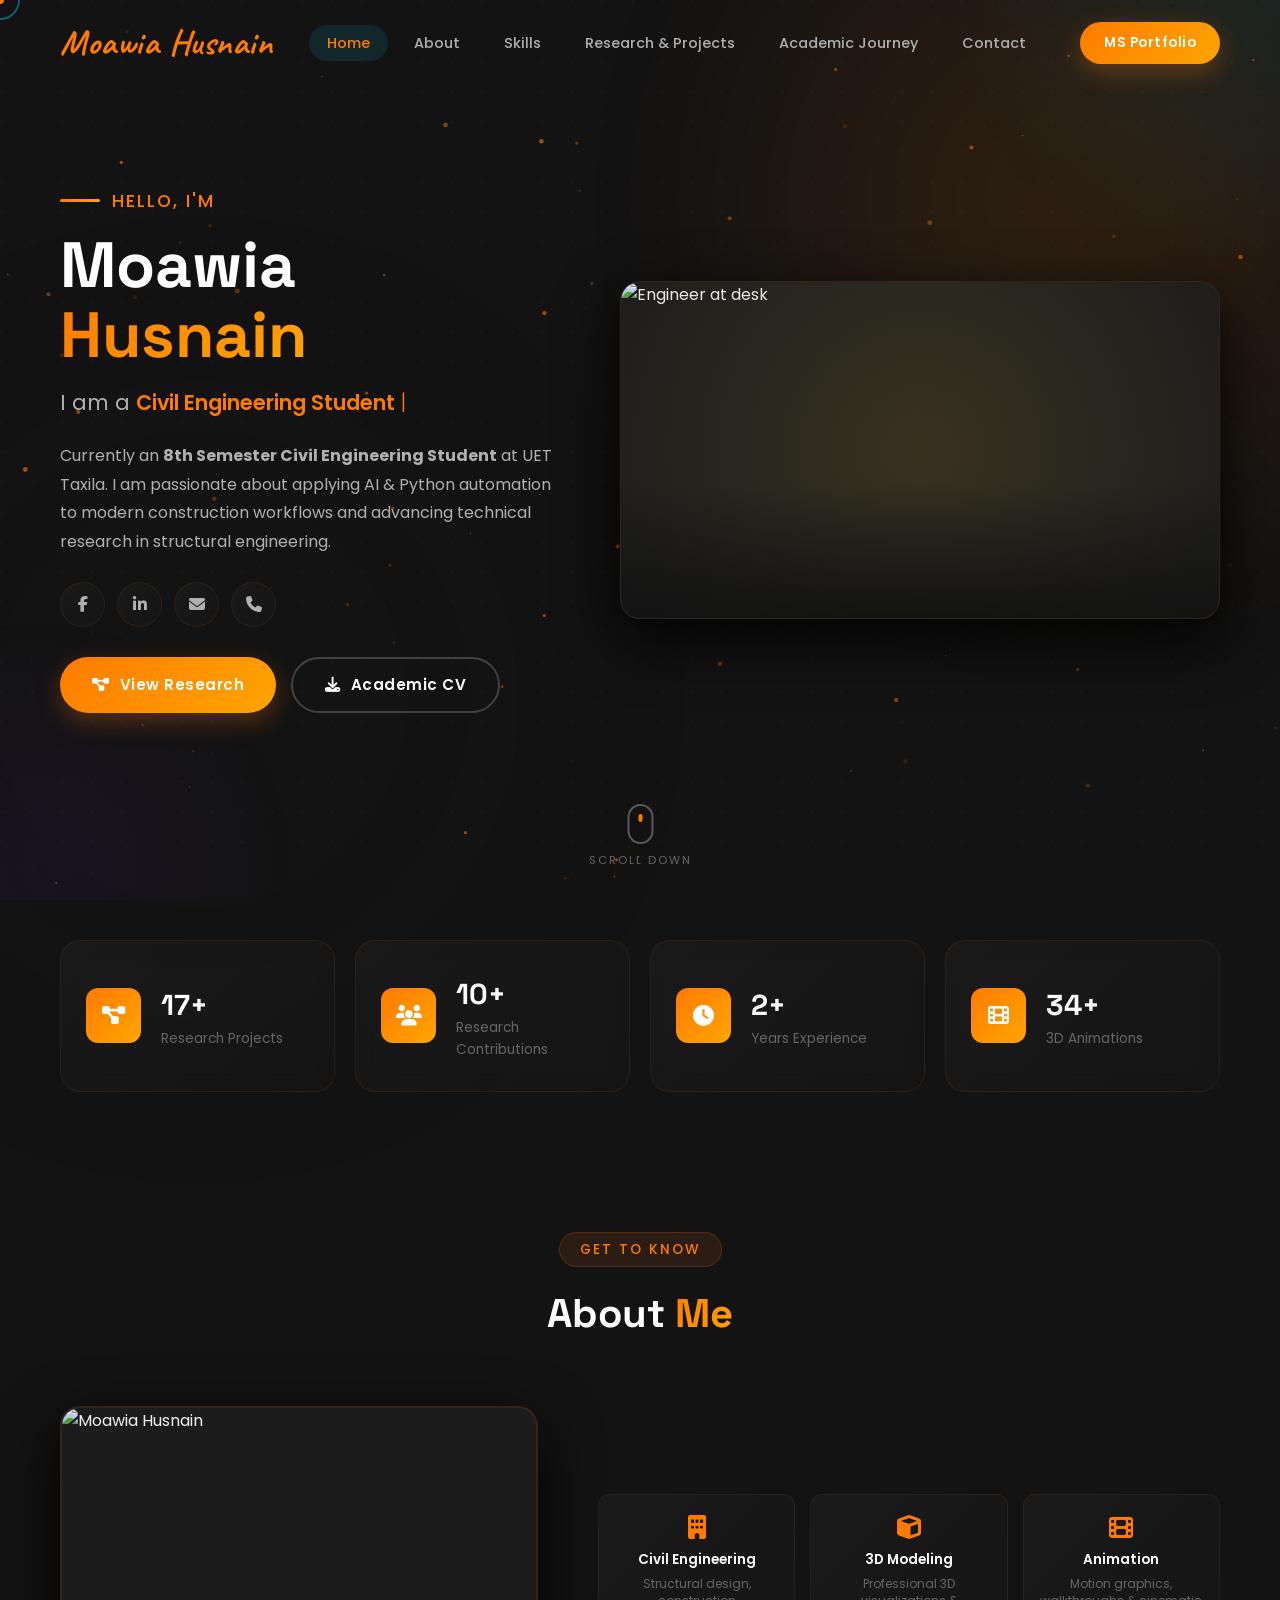
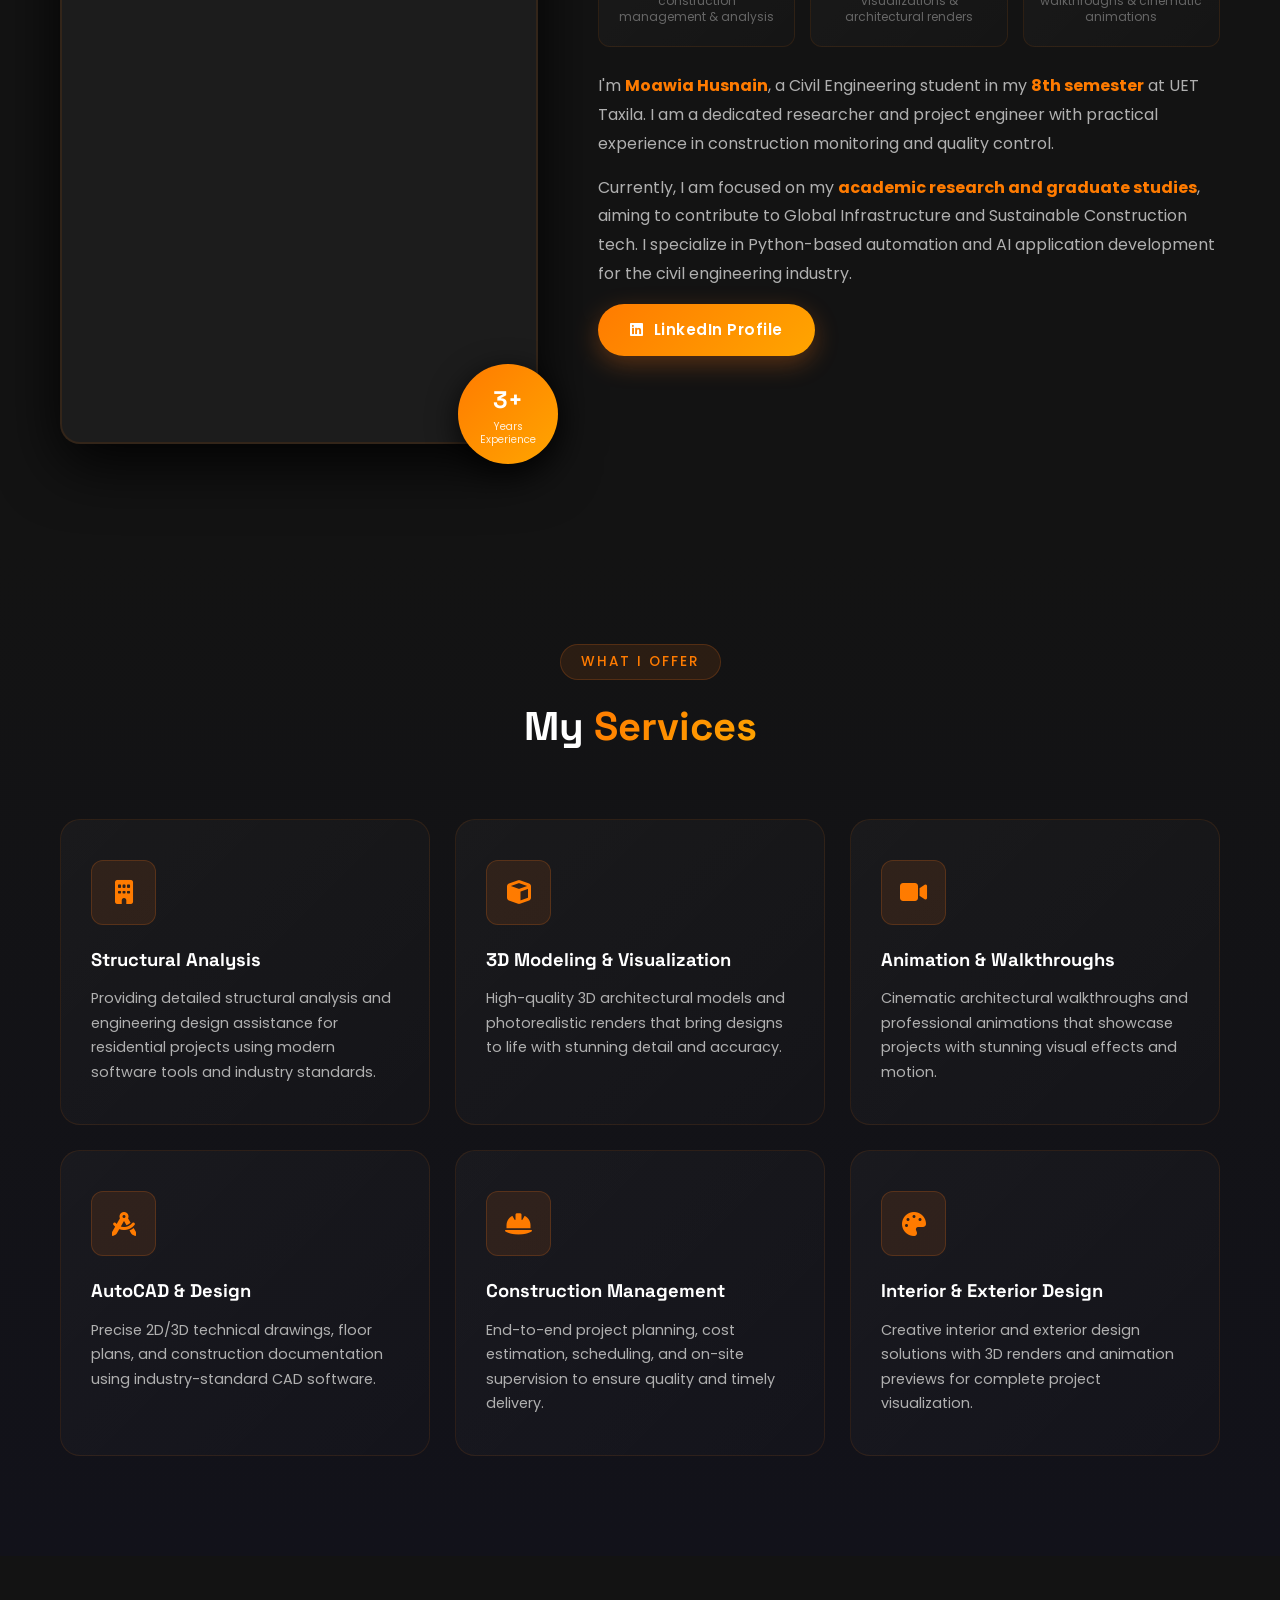
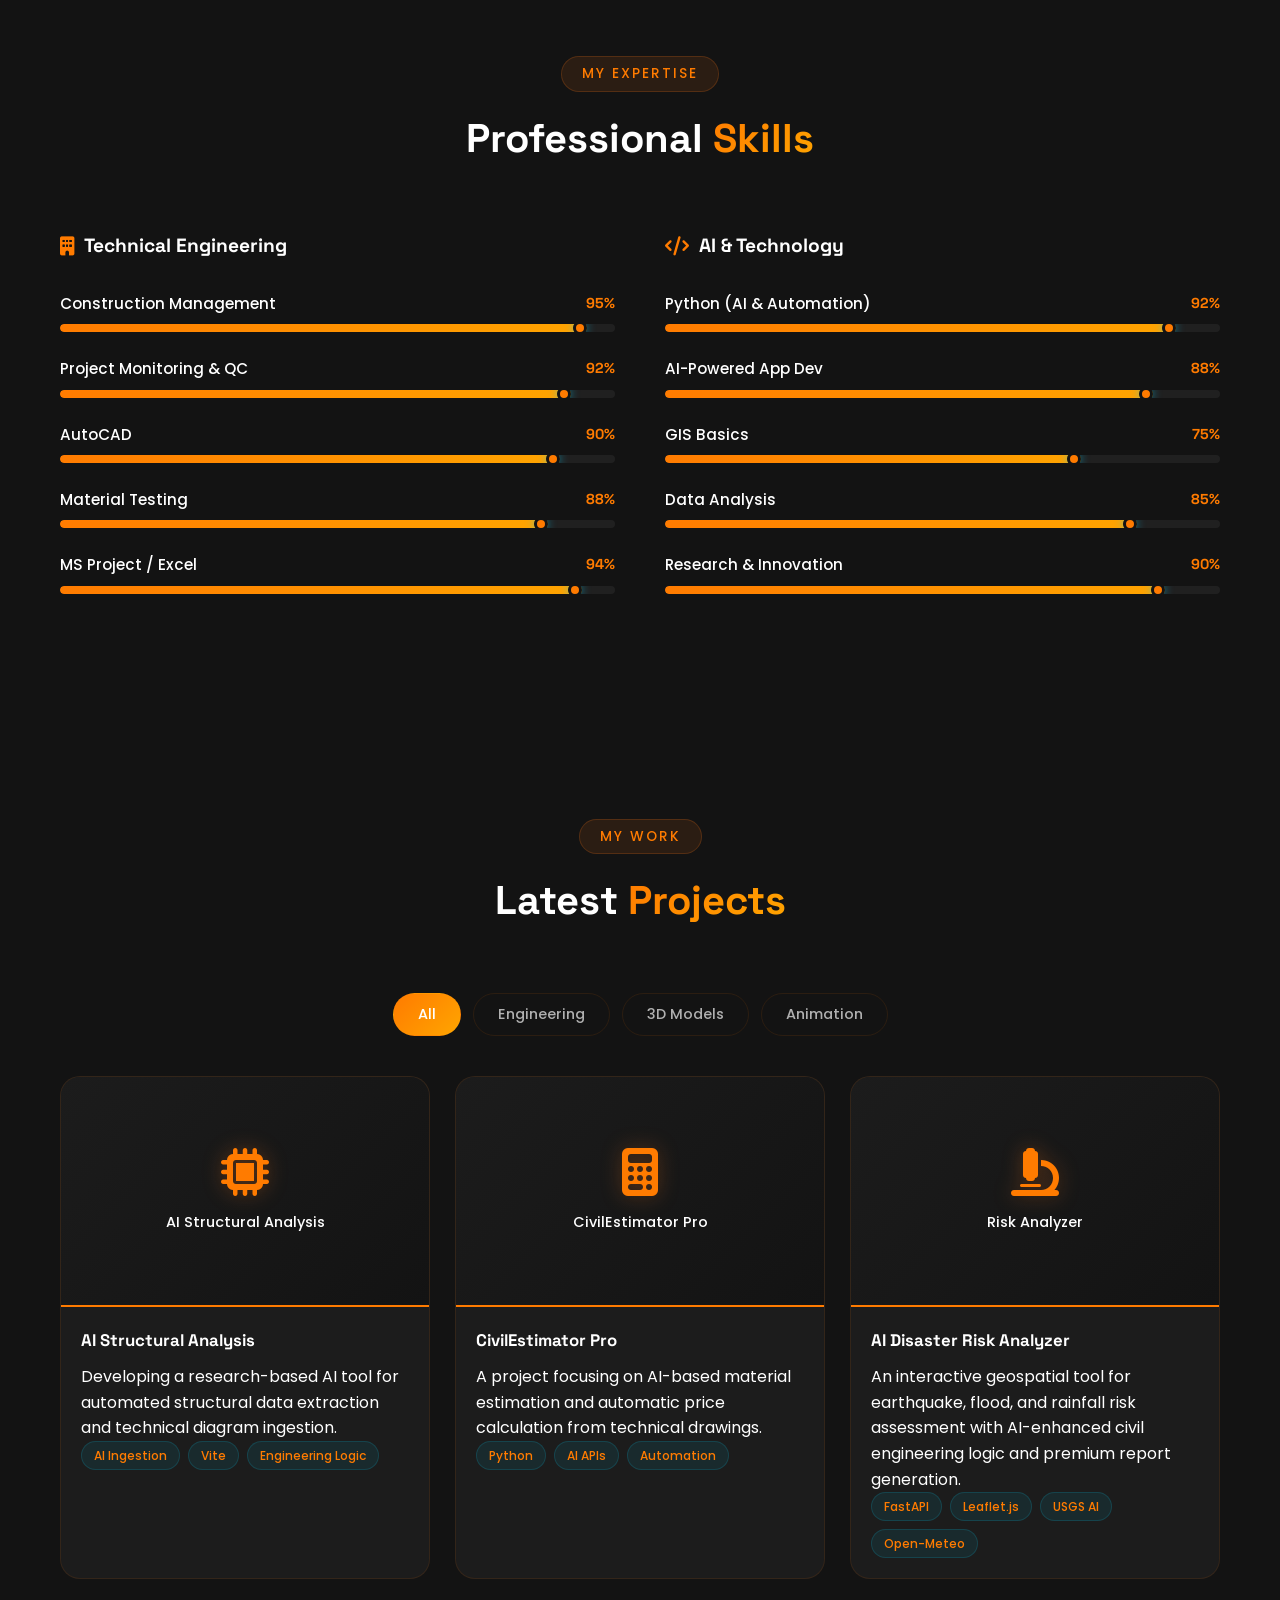
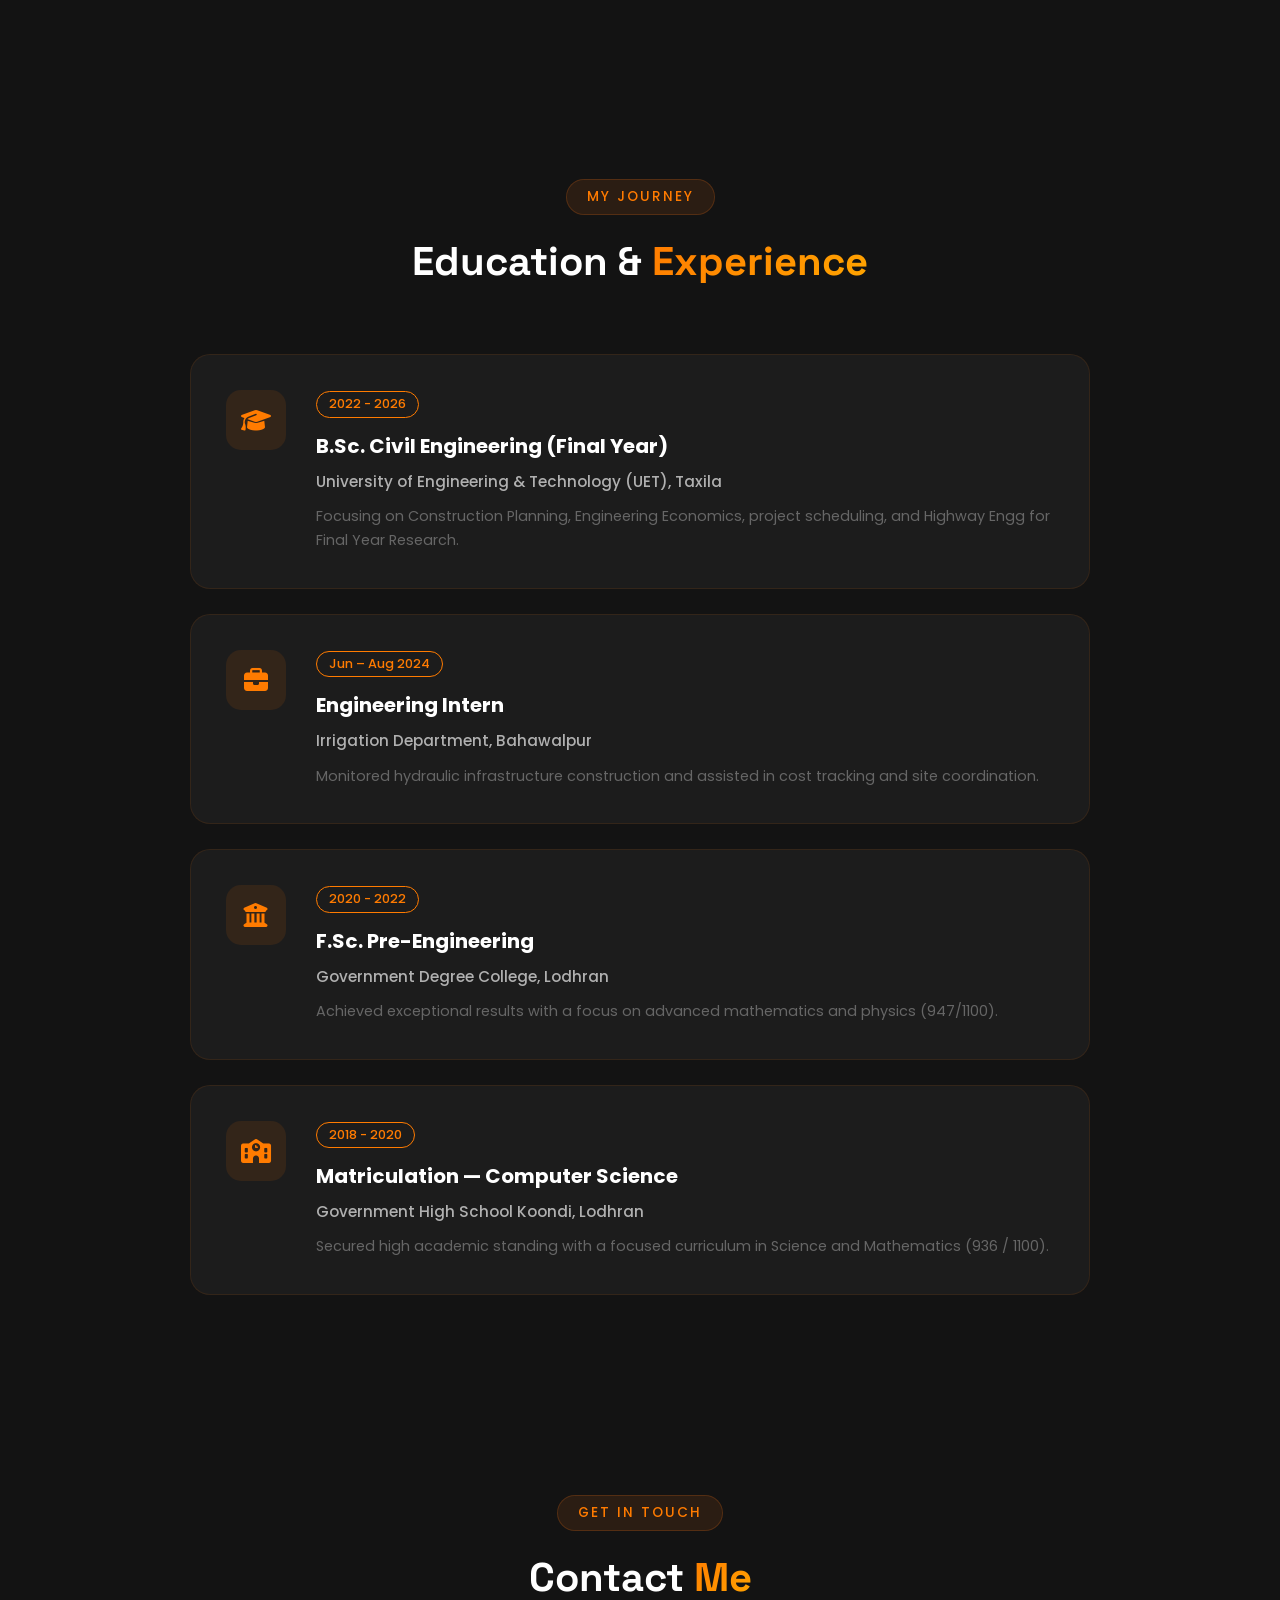
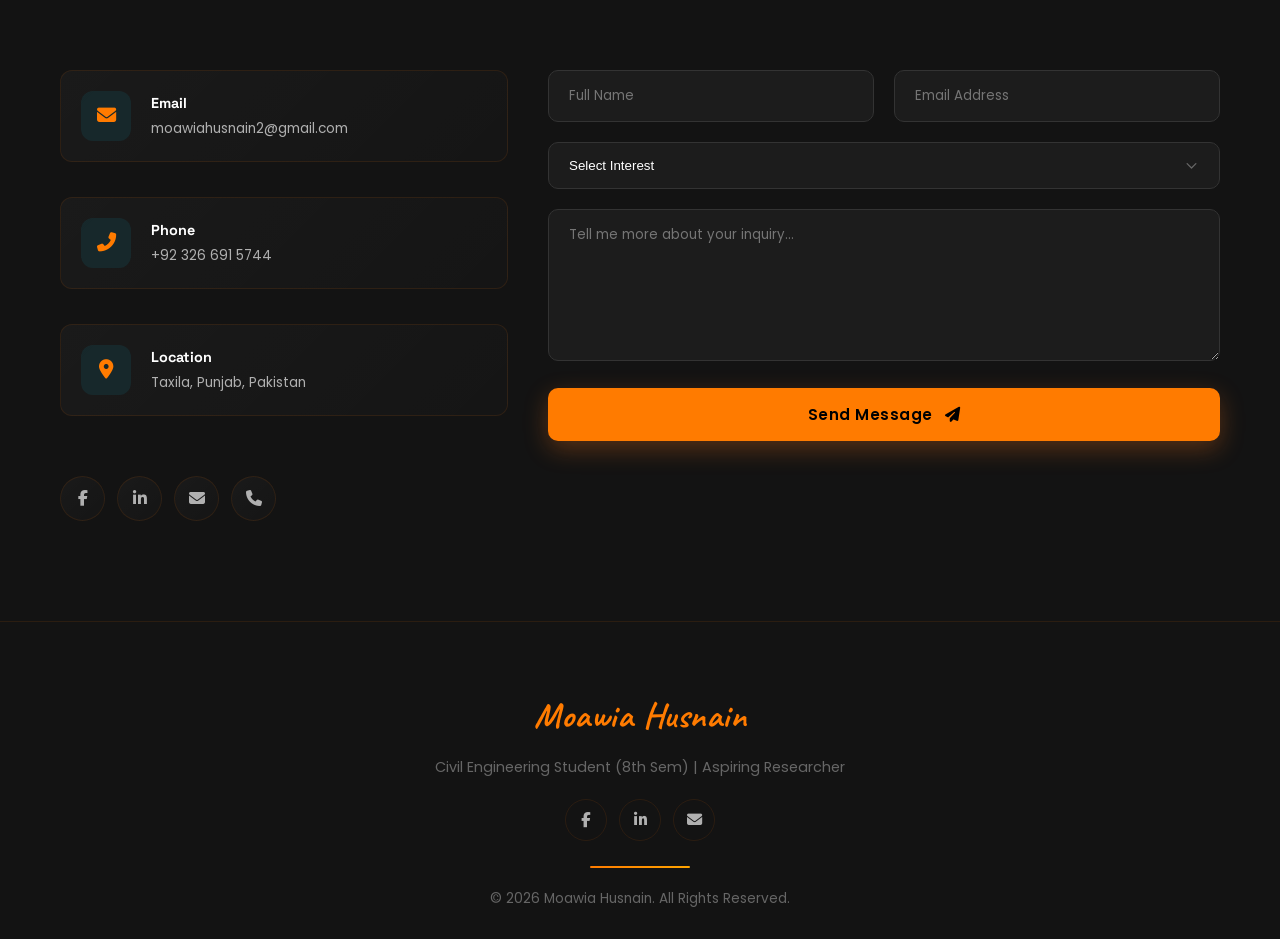
==== commit e54127b3: "Optimize portfolio for mobile and compress hero GIF" ====
--- a/index.html
+++ b/index.html
@@ -9,7 +9,7 @@
     <link rel="icon" type="image/svg+xml" href="data:image/svg+xml,<svg xmlns='http://www.w3.org/2000/svg' viewBox='0 0 100 100'><text y='.9em' font-size='90'>🏗️</text></svg>">
     <link href="https://fonts.googleapis.com/css2?family=Poppins:wght@300;400;500;600;700;800&family=Caveat:wght@400;500;600;700&family=Space+Grotesk:wght@400;500;600;700&display=swap" rel="stylesheet">
     <link rel="stylesheet" href="https://cdnjs.cloudflare.com/ajax/libs/font-awesome/6.5.1/css/all.min.css">
-    <link rel="stylesheet" href="style.css">
+    <link rel="stylesheet" href="style.css?v=1.0">
 </head>
 <body>
     <!-- Particle Canvas -->
@@ -19,23 +19,6 @@
     <div class="cursor-dot" id="cursor-dot"></div>
     <div class="cursor-outline" id="cursor-outline"></div>
 
-    <!-- Preloader -->
-    <div class="preloader" id="preloader">
-        <div class="preloader-inner">
-            <div class="preloader-icon">
-                <svg viewBox="0 0 100 100" width="80" height="80">
-                    <polygon points="50,5 95,30 95,70 50,95 5,70 5,30" fill="none" stroke="url(#grad)" stroke-width="2" class="hex-spin"/>
-                    <defs>
-                        <linearGradient id="grad" x1="0%" y1="0%" x2="100%" y2="100%">
-                            <stop offset="0%" style="stop-color:#00f2ff"/>
-                            <stop offset="100%" style="stop-color:#38bdf8"/>
-                        </linearGradient>
-                    </defs>
-                </svg>
-            </div>
-            <p class="preloader-text">MOAWIA HUSNAIN</p>
-        </div>
-    </div>
 
     <!-- Navigation -->
     <header class="header" id="header">
@@ -102,10 +85,7 @@
                 <div class="hero-visual" data-aos="fade-left">
                     <div class="hero-video-container">
                         <div class="video-glow"></div>
-                        <video autoplay muted loop playsinline class="hero-video-asset">
-                            <source src="Engineer_at_desk_202604191716.mp4" type="video/mp4">
-                            Your browser does not support the video tag.
-                        </video>
+                        <img src="Engineer_at_desk.gif" alt="Engineer at desk" class="hero-video-asset" loading="eager">
                         <div class="video-overlay"></div>
                     </div>
                 </div>
@@ -546,6 +526,6 @@
 
     <script src="https://unpkg.com/aos@next/dist/aos.js"></script>
     <script type="text/javascript" src="https://cdn.jsdelivr.net/npm/@emailjs/browser@4/dist/email.min.js"></script>
-    <script src="script.js"></script>
+    <script src="script.js?v=1.0"></script>
 </body>
 </html>
--- a/style.css
+++ b/style.css
@@ -138,57 +138,6 @@
     transform: translate(-50%, -50%);
 }
 
-/* ====== PRELOADER ====== */
-.preloader {
-    position: fixed;
-    top: 0;
-    left: 0;
-    width: 100%;
-    height: 100%;
-    background: var(--bg-dark);
-    display: flex;
-    align-items: center;
-    justify-content: center;
-    z-index: 99999;
-    transition: opacity 0.6s, visibility 0.6s;
-}
-
-.preloader.hidden {
-    opacity: 0;
-    visibility: hidden;
-}
-
-.preloader-inner {
-    text-align: center;
-}
-
-.hex-spin {
-    animation: hexRotate 2s linear infinite;
-    transform-origin: center;
-}
-
-@keyframes hexRotate {
-    from { transform: rotate(0deg); }
-    to { transform: rotate(360deg); }
-}
-
-.preloader-text {
-    margin-top: 20px;
-    font-family: var(--font-secondary);
-    font-size: 1.2rem;
-    font-weight: 600;
-    letter-spacing: 6px;
-    background: var(--gradient-primary);
-    -webkit-background-clip: text;
-    -webkit-text-fill-color: transparent;
-    background-clip: text;
-    animation: pulse 1.5s ease-in-out infinite;
-}
-
-@keyframes pulse {
-    0%, 100% { opacity: 1; }
-    50% { opacity: 0.4; }
-}
 
 /* ====== TEXT GRADIENT UTILITY ====== */
 .text-gradient {
@@ -1628,26 +1577,35 @@
 
 /* ====== RESPONSIVE ====== */
 @media (max-width: 1024px) {
+    .section { padding: 80px 0; }
+    .container { padding: 0 25px; }
     .hero-container {
         grid-template-columns: 1fr;
         text-align: center;
+        gap: 30px;
+        padding-top: 40px;
     }
     
     .hero-content {
         order: 2;
+        max-width: 600px;
+        margin: 0 auto;
     }
     
     .hero-visual {
         order: 1;
+        width: 100%;
+    }
+    
+    .hero-video-container {
+        width: 100%;
+        max-width: 450px;
+        margin: 0 auto;
+        aspect-ratio: 16/9;
     }
     
     .hero-name {
-        font-size: 3rem;
-    }
-    
-    .hero-description {
-        margin-left: auto;
-        margin-right: auto;
+        font-size: 3.2rem;
     }
     
     .hero-socials,
@@ -1655,110 +1613,93 @@
         justify-content: center;
     }
     
-    .hero-3d-scene {
-        width: 300px;
-        height: 300px;
-    }
-    
-    .hero-hexagon {
-        width: 180px;
-        height: 180px;
-    }
-    
-    .ring-1 { width: 230px; height: 230px; }
-    .ring-2 { width: 280px; height: 280px; }
-    .ring-3 { width: 320px; height: 320px; }
-    
-    .stats-grid { grid-template-columns: repeat(2, 1fr); }
-    .about-grid { grid-template-columns: 1fr; }
-    .about-image-wrapper { max-width: 350px; margin: 0 auto; }
-    .services-grid { grid-template-columns: repeat(2, 1fr); }
+    .stats-grid { grid-template-columns: repeat(2, 1fr); gap: 15px; }
+    .about-grid { grid-template-columns: 1fr; gap: 30px; }
+    .about-image-wrapper { max-width: 280px; margin: 0 auto; }
+    .services-grid { grid-template-columns: repeat(2, 1fr); gap: 15px; }
     .skills-container { grid-template-columns: 1fr; }
-    .portfolio-grid { grid-template-columns: repeat(2, 1fr); }
+    .portfolio-grid { grid-template-columns: repeat(2, 1fr); gap: 15px; }
     .contact-grid { grid-template-columns: 1fr; }
-    .contact-form .btn { grid-column: span 2; }
+    .contact-form .btn { grid-column: span 1; }
     
     .scroll-indicator { display: none; }
 }
 
 @media (max-width: 768px) {
+    .section { padding: 60px 0; }
+    .container { padding: 0 20px; }
+    
     .nav-menu {
         position: fixed;
         top: 0;
         right: -100%;
-        width: 300px;
+        width: 280px;
         height: 100vh;
-        background: var(--bg-card);
+        background: rgba(28, 28, 28, 0.98);
+        backdrop-filter: blur(25px);
+        -webkit-backdrop-filter: blur(25px);
         border-left: 1px solid var(--border-color);
-        padding: 80px 30px 30px;
-        transition: right 0.4s ease;
+        padding: 80px 30px 40px;
+        transition: right 0.5s cubic-bezier(0.4, 0, 0.2, 1);
         z-index: 1001;
+        display: flex;
+        flex-direction: column;
+        justify-content: space-between;
     }
     
     .nav-menu.show-menu {
         right: 0;
-    }
-    
-    .nav-list {
-        flex-direction: column;
-        gap: 5px;
+        box-shadow: -10px 0 30px rgba(0, 0, 0, 0.5);
     }
     
     .nav-link {
-        padding: 12px 20px;
-        font-size: 1rem;
+        padding: 10px 0;
+        font-size: 1.1rem;
+        border-bottom: 1px solid rgba(255, 255, 255, 0.05);
     }
     
-    .nav-toggle { display: block; }
-    .nav-close { display: block; }
-    .nav-hire { display: none; }
+    .hero-name { font-size: 2.8rem; }
+    .hero-titles { font-size: 1.1rem; min-height: 30px; }
     
-    .hero-name { font-size: 2.5rem; }
-    .hero-titles { font-size: 1.1rem; }
     .section-title { font-size: 2rem; }
-    .services-grid { grid-template-columns: 1fr; }
-    .portfolio-grid { grid-template-columns: 1fr; }
-    .about-cards { grid-template-columns: 1fr; }
-    
-    .timeline::before {
-        left: 20px;
-    }
-    
-    .timeline-item {
-        width: 100%;
-        padding-left: 60px !important;
-        padding-right: 20px !important;
-        text-align: left !important;
-        left: 0 !important;
-    }
-    
-    .timeline-dot {
-        left: 11px !important;
-        right: auto !important;
-    }
-    
-    .contact-form {
-        grid-template-columns: 1fr;
-    }
-    
-    .form-group.full-width,
-    .contact-form .btn {
-        grid-column: span 1;
-    }
+    .services-grid { grid-template-columns: repeat(2, 1fr); gap: 15px; }
+    .portfolio-grid { grid-template-columns: repeat(2, 1fr); gap: 15px; }
+    .about-cards { grid-template-columns: repeat(2, 1fr); gap: 12px; }
+    .about-mini-card:last-child { grid-column: span 2; }
     
     .cursor-dot,
     .cursor-outline {
-        display: none;
+        display: none !important;
     }
 }
 
 @media (max-width: 480px) {
-    .hero-name { font-size: 2rem; }
-    .stats-grid { grid-template-columns: 1fr; }
-    .stat-card { justify-content: center; }
-    .hero-3d-scene { width: 250px; height: 250px; }
-    .hero-hexagon { width: 150px; height: 150px; }
-    .ring-1 { width: 190px; height: 190px; }
-    .ring-2 { width: 230px; height: 230px; }
-    .ring-3 { width: 270px; height: 270px; }
-}
+    .section { padding: 40px 0; }
+    .hero-name { font-size: 2.2rem; }
+    .hero-titles { font-size: 0.95rem; }
+    .section-subtitle { font-size: 0.7rem; padding: 4px 15px; }
+    .section-title { font-size: 1.6rem; }
+    
+    .stats-grid { grid-template-columns: repeat(2, 1fr); gap: 10px; }
+    .stat-card { padding: 15px 10px; flex-direction: column; text-align: center; gap: 8px; }
+    .stat-icon { width: 40px; height: 40px; font-size: 1rem; }
+    .stat-number { font-size: 1.4rem; }
+    .stat-label { font-size: 0.75rem; }
+    
+    .hero-video-container {
+        max-width: 300px;
+    }
+    
+    .btn {
+        padding: 10px 20px;
+        font-size: 0.8rem;
+    }
+    
+    .hero-buttons {
+        gap: 10px;
+    }
+
+    .portfolio-info { padding: 15px; }
+    .portfolio-info h3 { font-size: 1rem; }
+    .portfolio-info p { font-size: 0.8rem; }
+}
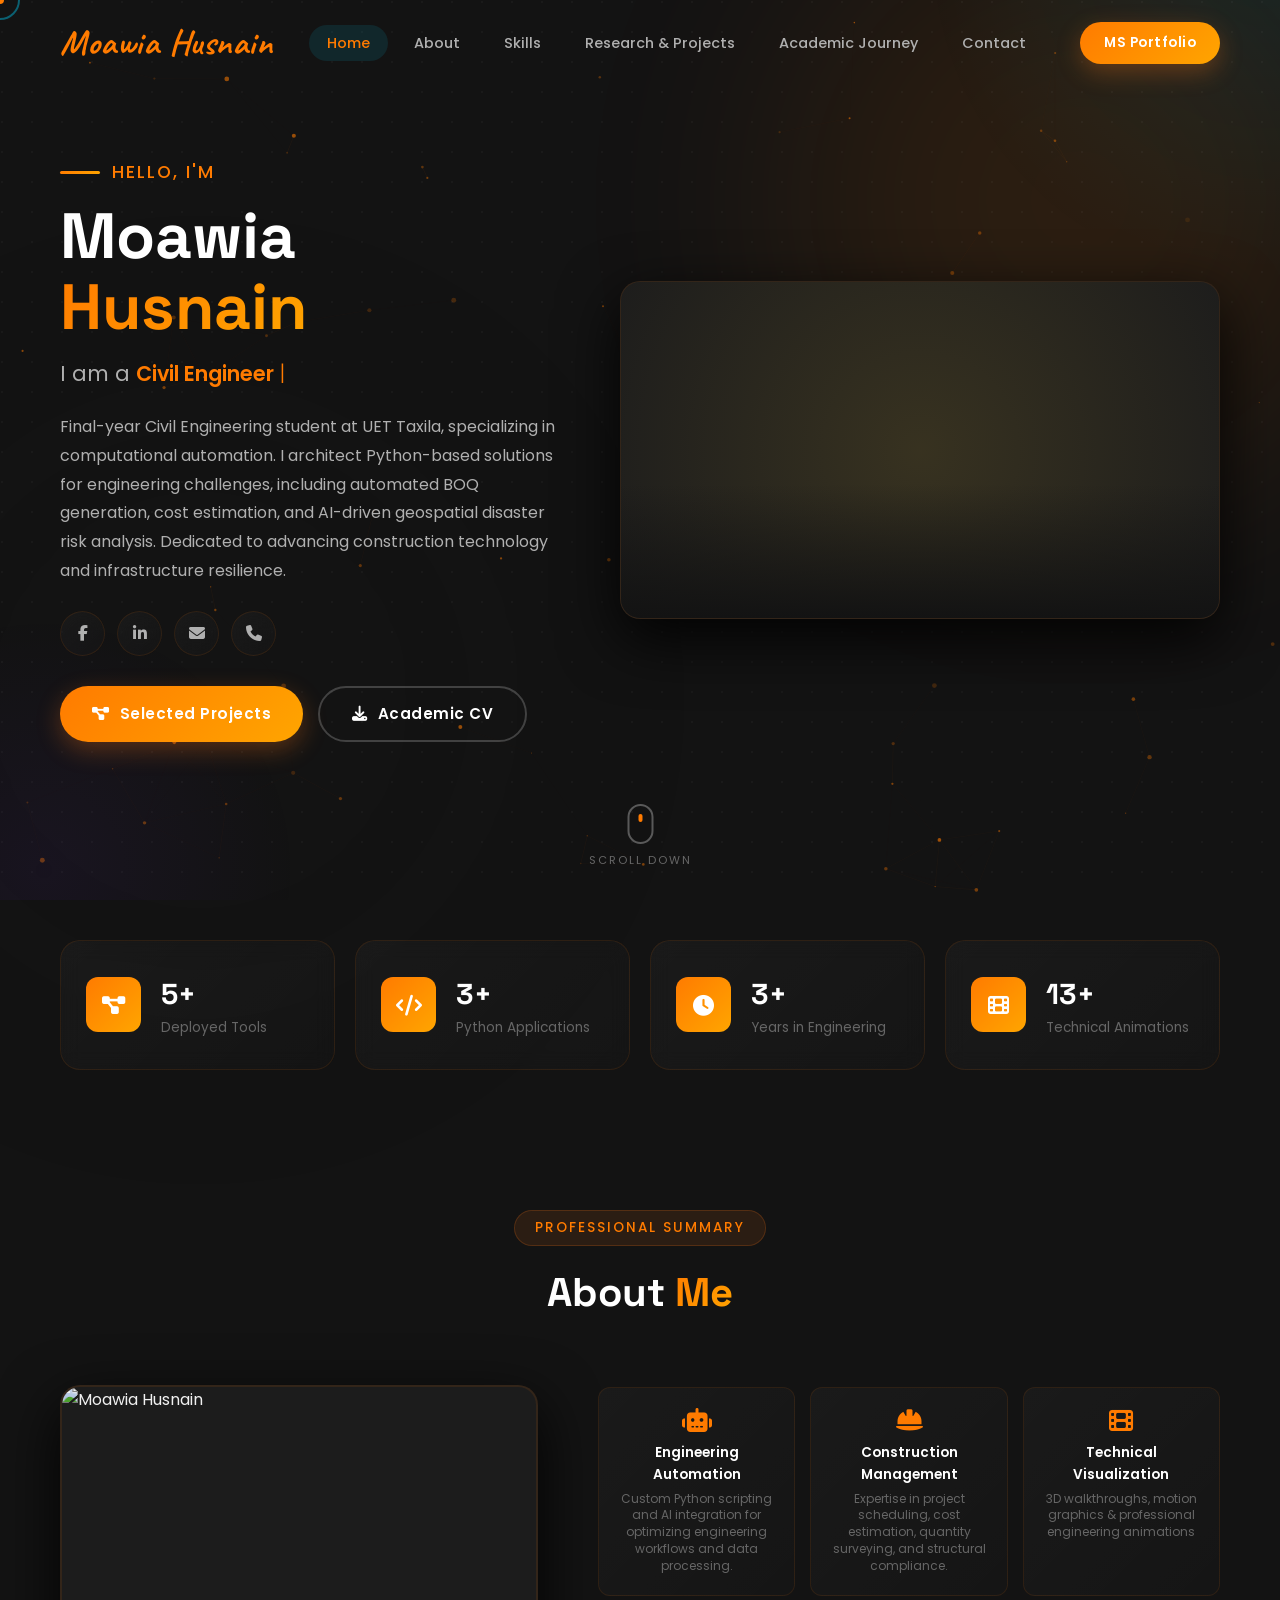
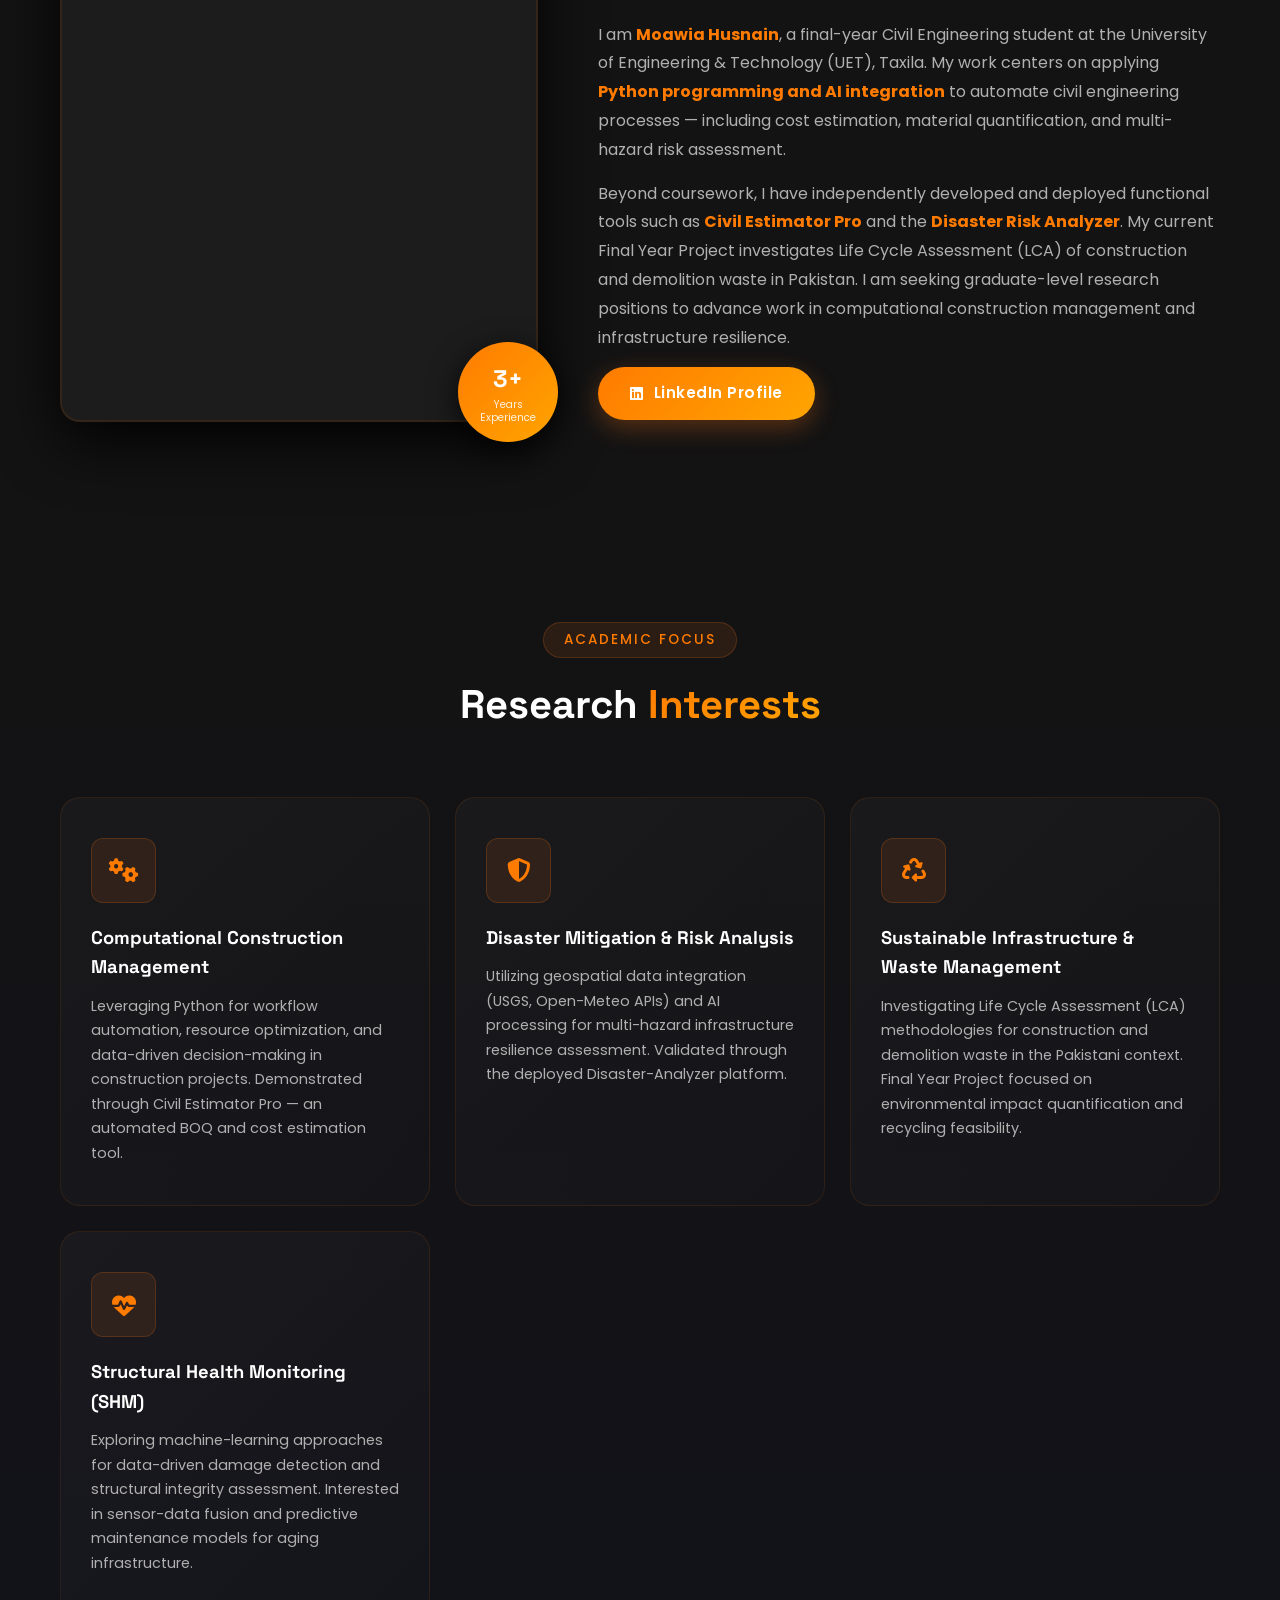
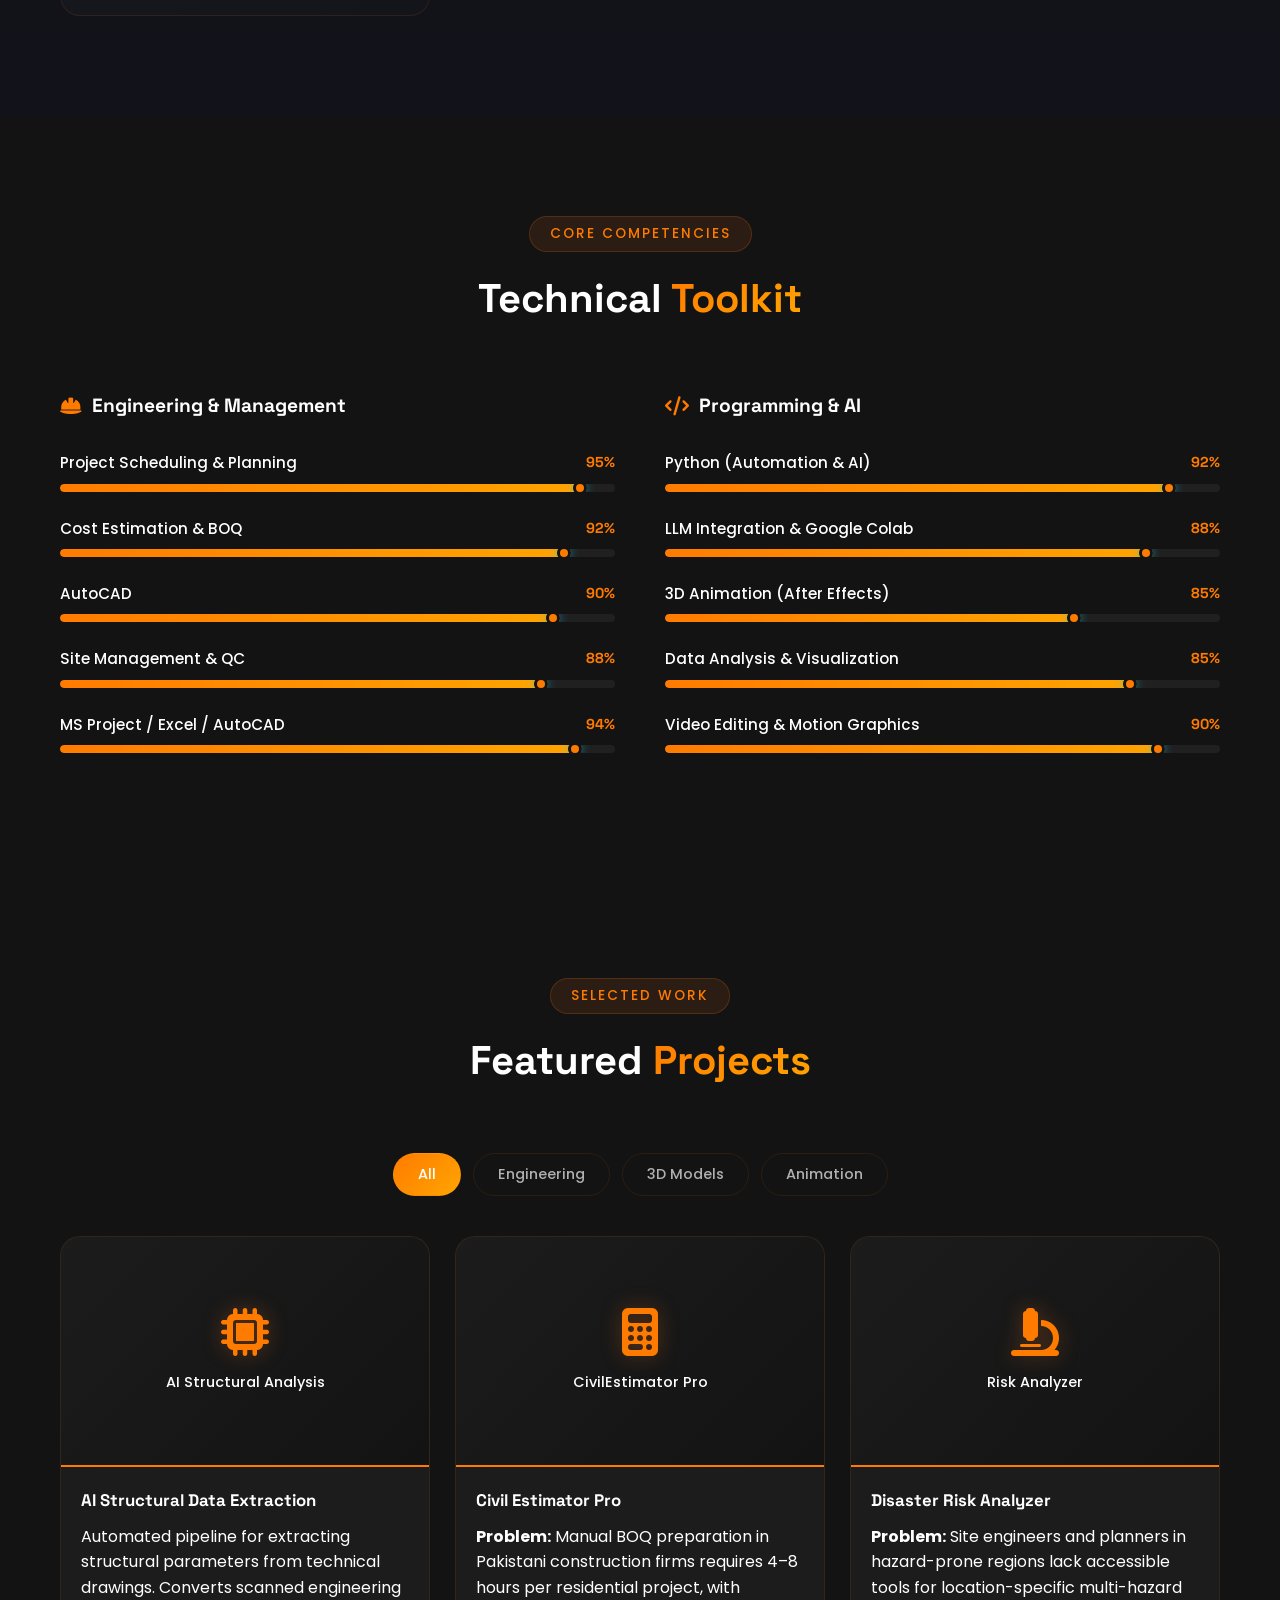
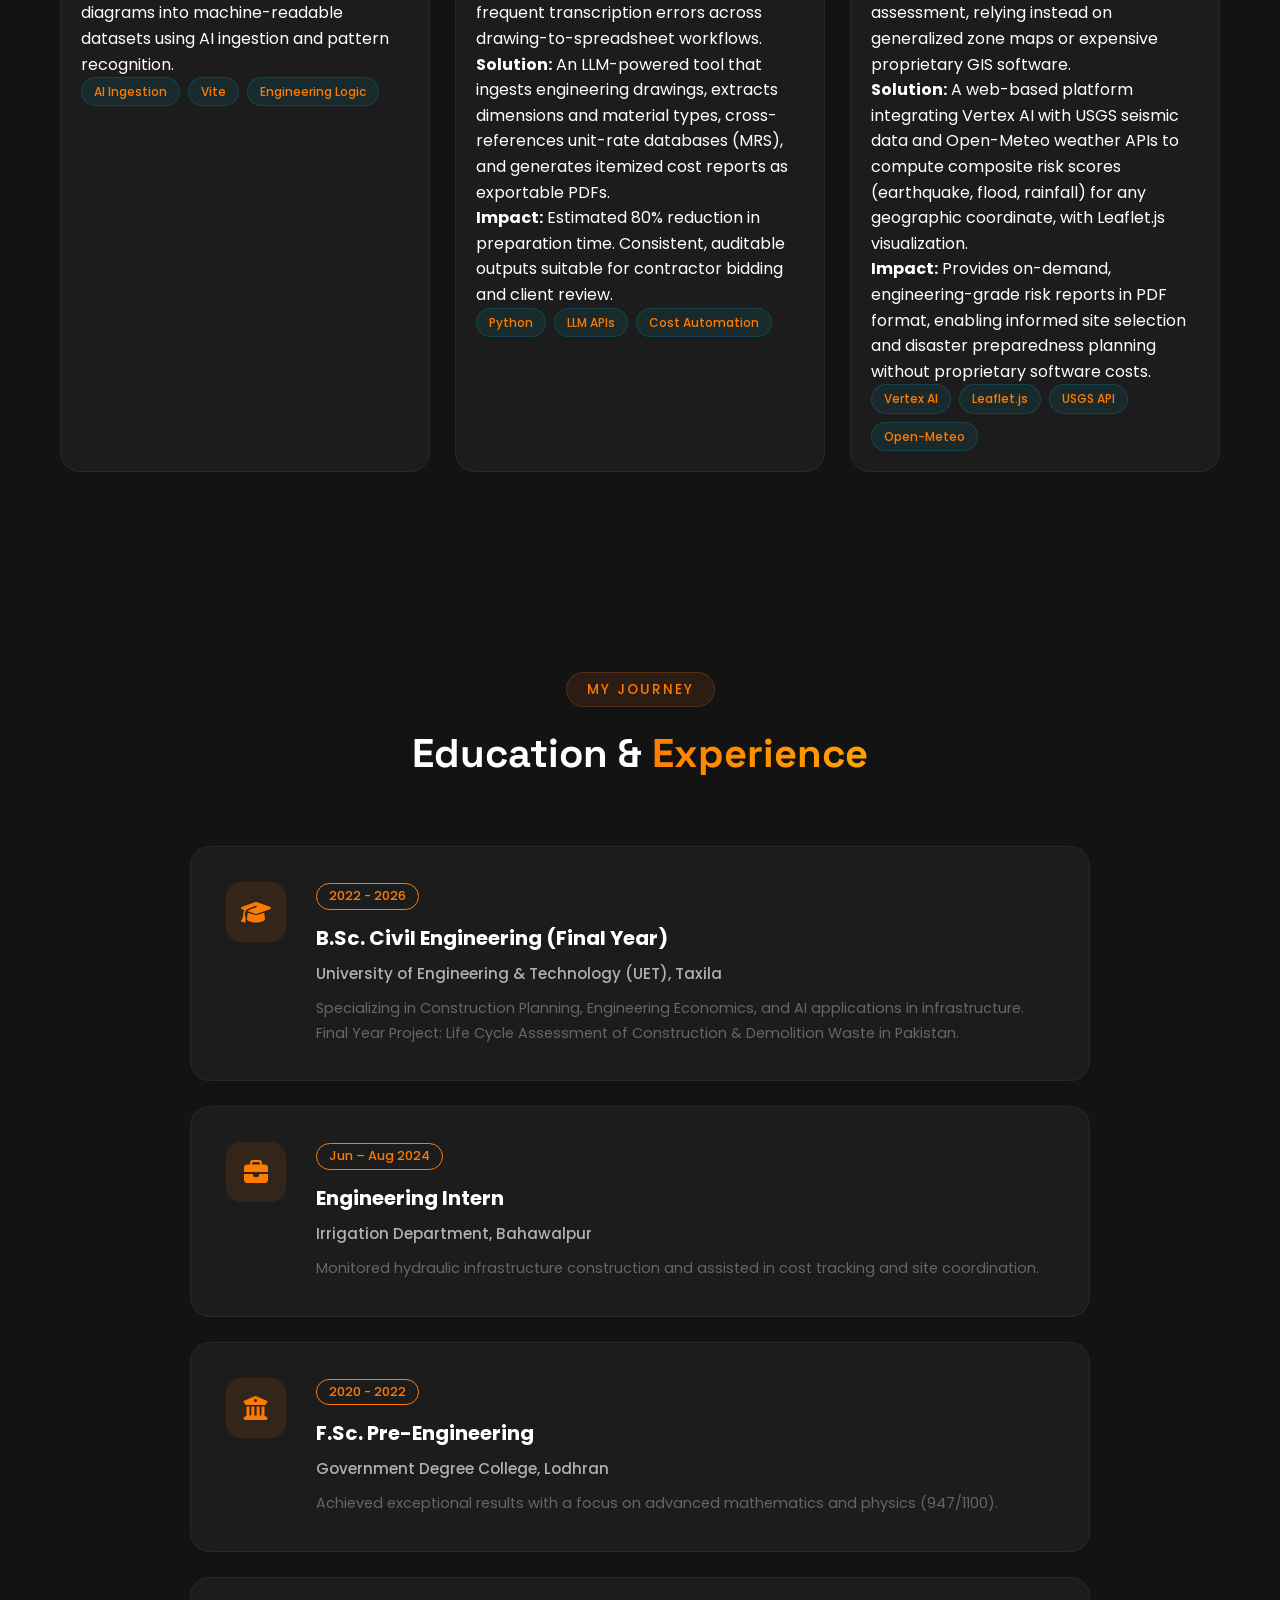
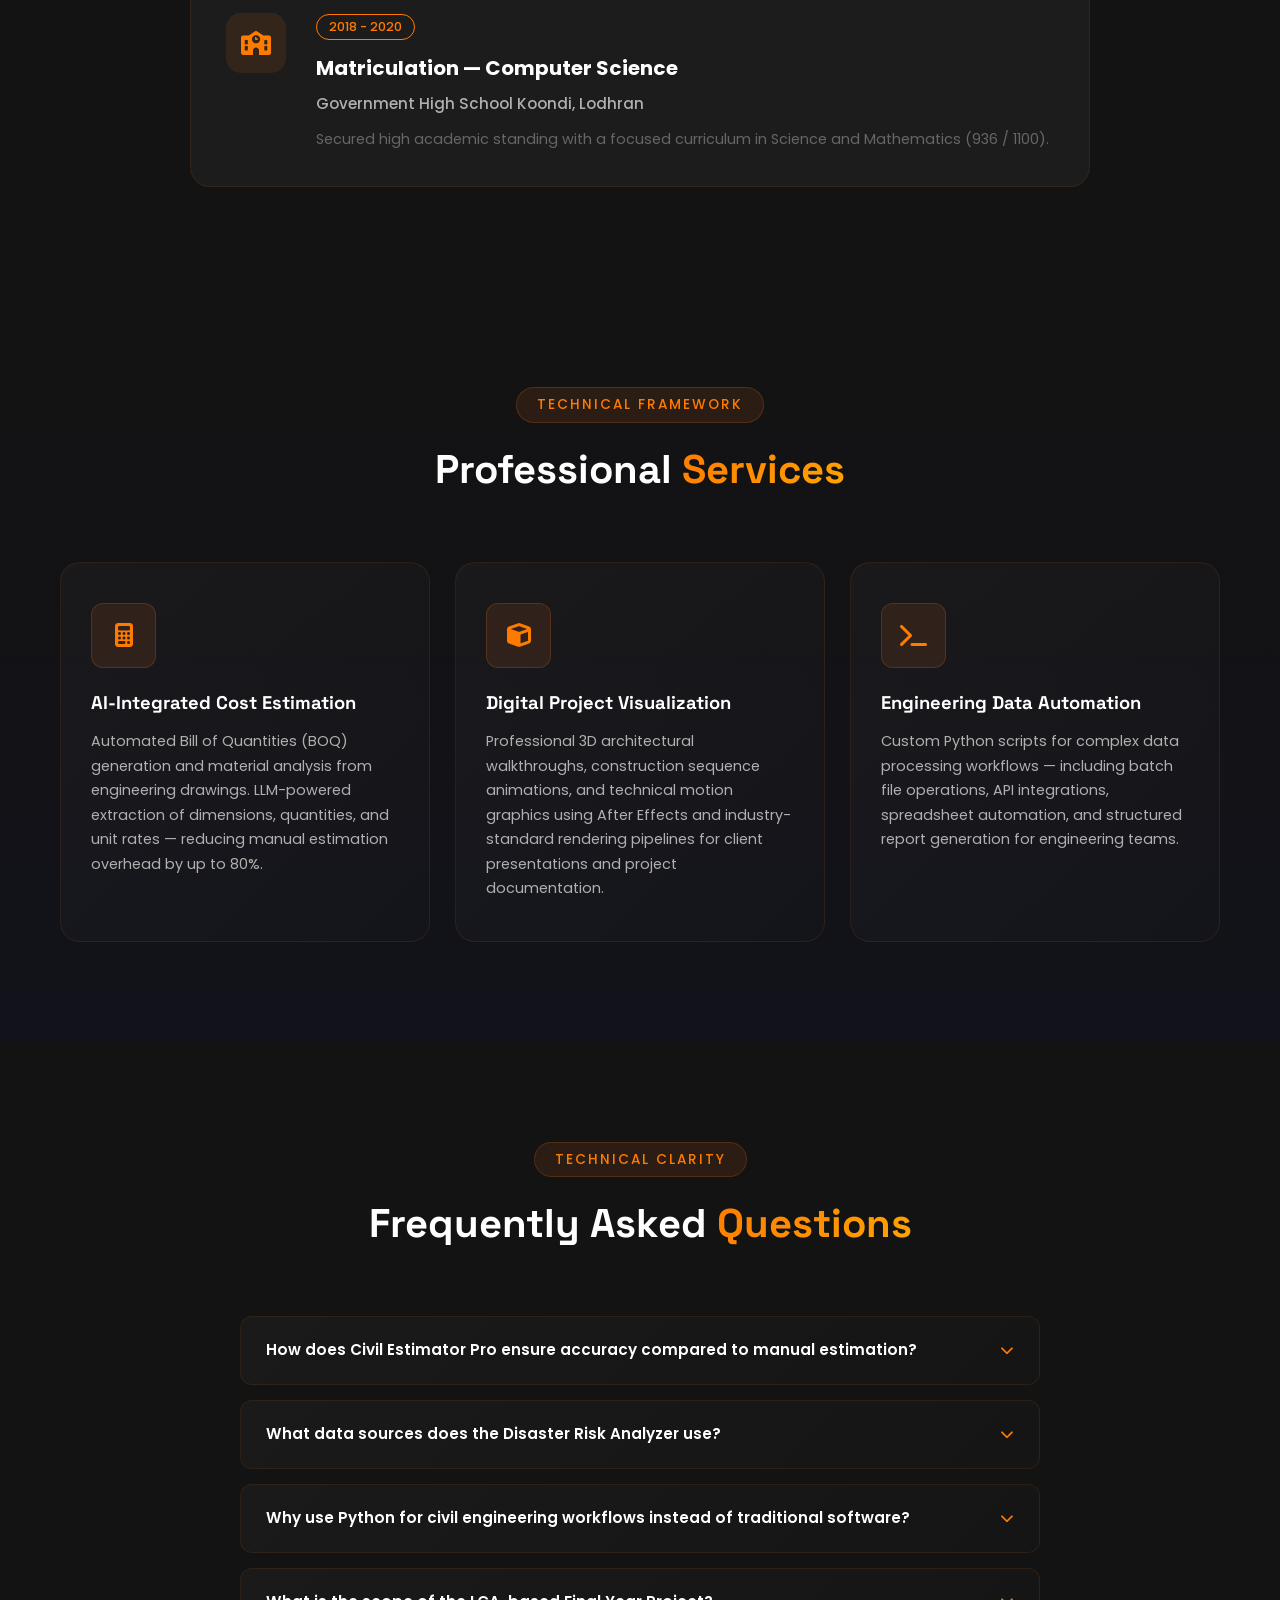
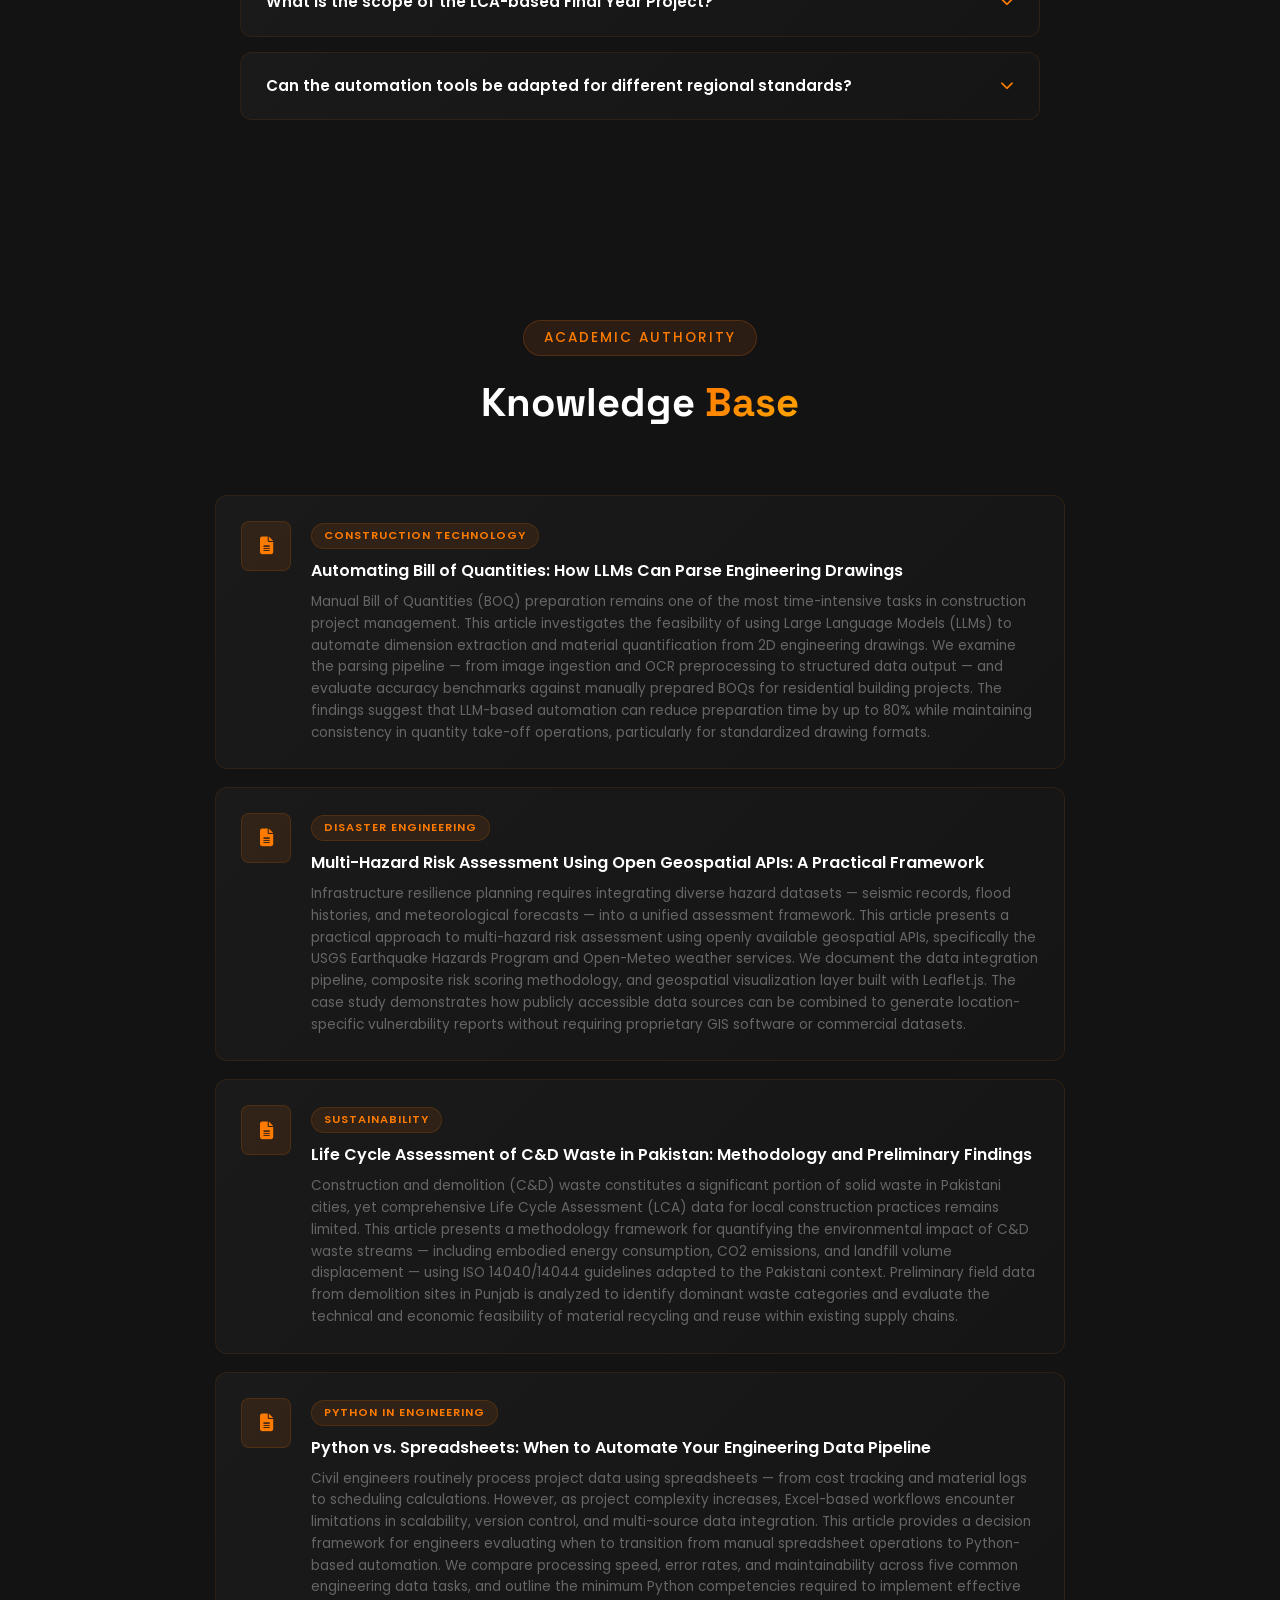
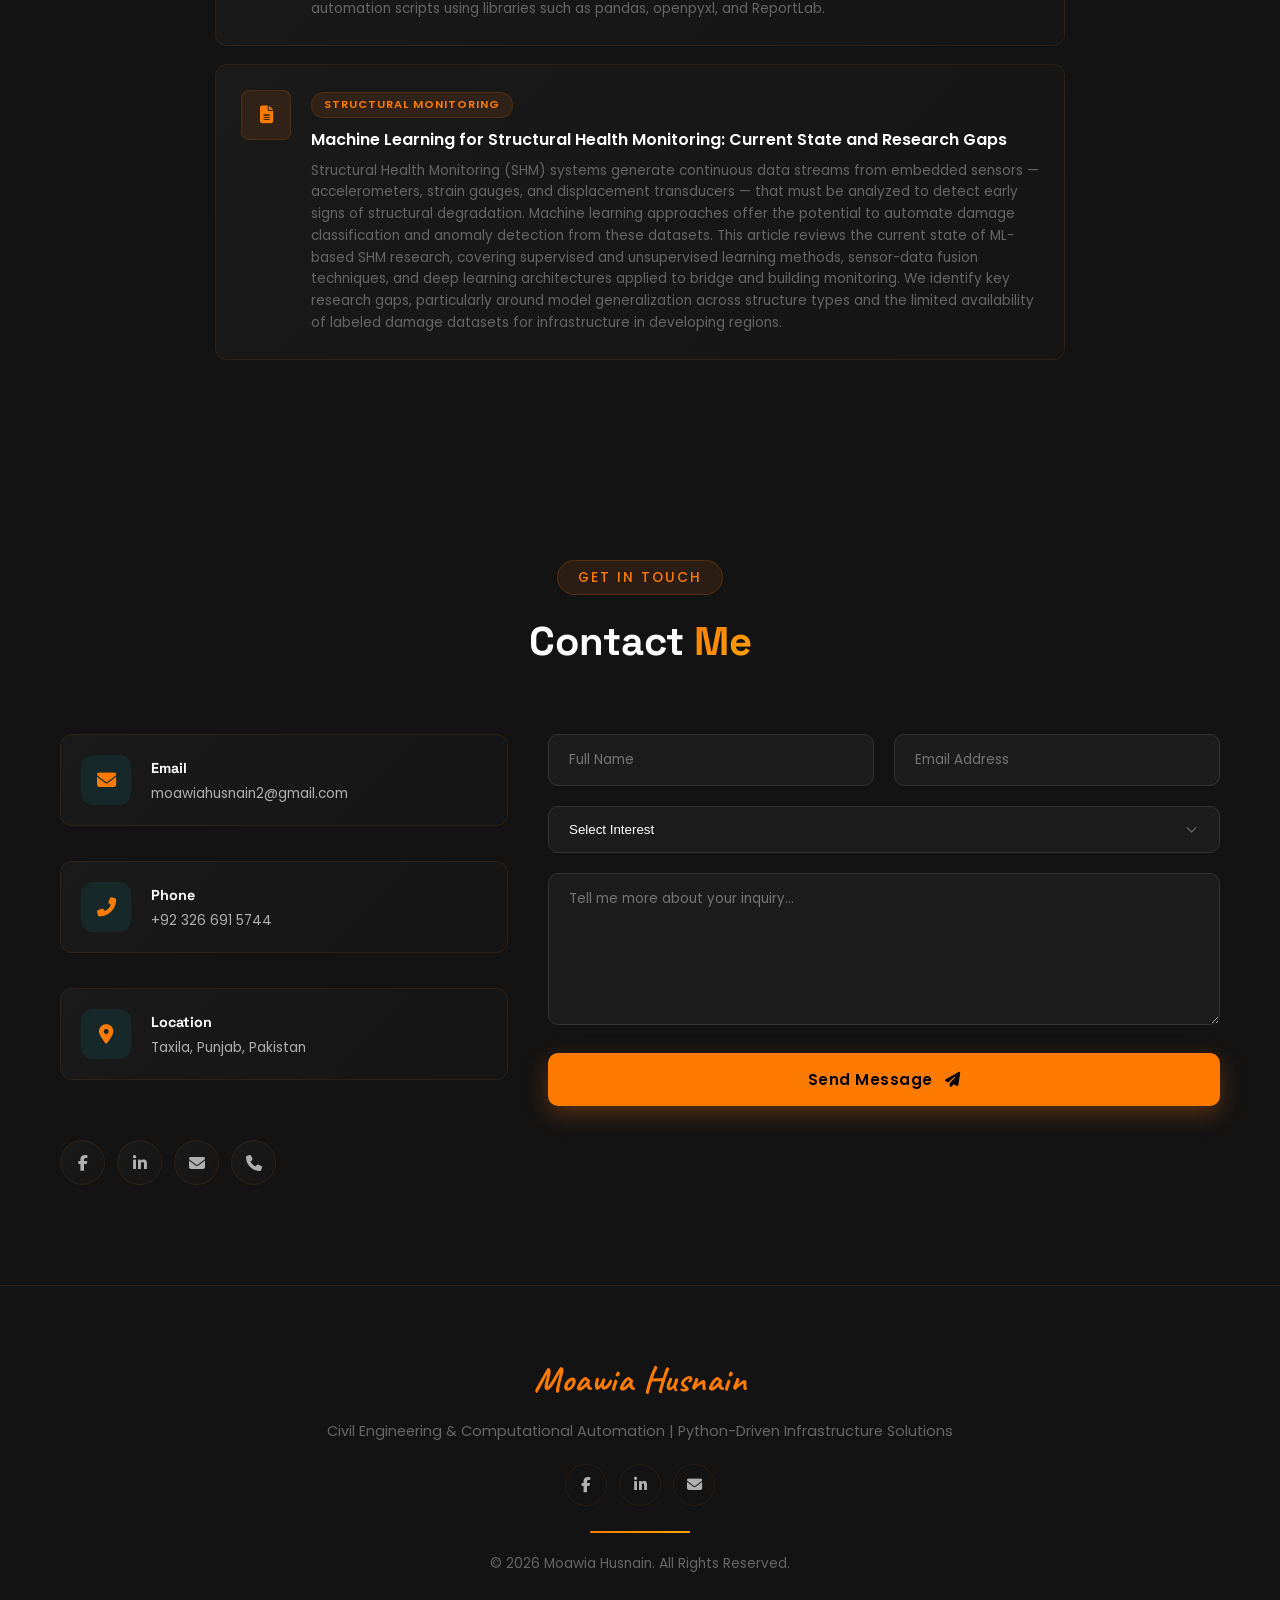
==== commit 8e5e0bf2: "Rebrand portfolio: technical copy, FAQ, Knowledge Base, case studies, services section" ====
--- a/index.html
+++ b/index.html
@@ -3,9 +3,9 @@
 <head>
     <meta charset="UTF-8">
     <meta name="viewport" content="width=device-width, initial-scale=1.0">
-    <title>Moawia Husnain | Civil Engineer</title>
-    <meta name="description" content="Moawia Husnain - Civil Engineering Student & Aspiring Researcher specialized in Construction Management, Project Engineering, and AI-powered Automation.">
-    <meta name="keywords" content="Civil Engineer, Construction Management, AI in Civil Engineering, Moawia Husnain, UET Taxila">
+    <title>Moawia Husnain | Civil Engineering & Computational Automation</title>
+    <meta name="description" content="Moawia Husnain — Final-year Civil Engineering student at UET Taxila developing Python-based tools for construction cost estimation, disaster risk analysis, and engineering data automation.">
+    <meta name="keywords" content="Civil Engineering, Python Automation, Construction Management, Disaster Risk Analysis, Structural Health Monitoring, LCA, Moawia Husnain, UET Taxila">
     <link rel="icon" type="image/svg+xml" href="data:image/svg+xml,<svg xmlns='http://www.w3.org/2000/svg' viewBox='0 0 100 100'><text y='.9em' font-size='90'>🏗️</text></svg>">
     <link href="https://fonts.googleapis.com/css2?family=Poppins:wght@300;400;500;600;700;800&family=Caveat:wght@400;500;600;700&family=Space+Grotesk:wght@400;500;600;700&display=swap" rel="stylesheet">
     <link rel="stylesheet" href="https://cdnjs.cloudflare.com/ajax/libs/font-awesome/6.5.1/css/all.min.css">
@@ -65,7 +65,7 @@
                         <span class="typed-cursor">|</span>
                     </div>
                     <p class="hero-description">
-                        Currently an <strong>8th Semester Civil Engineering Student</strong> at UET Taxila. I am passionate about applying AI & Python automation to modern construction workflows and advancing technical research in structural engineering.
+                        Final-year Civil Engineering student at UET Taxila, specializing in computational automation. I architect Python-based solutions for engineering challenges, including automated BOQ generation, cost estimation, and AI-driven geospatial disaster risk analysis. Dedicated to advancing construction technology and infrastructure resilience.
                     </p>
                     <div class="hero-socials">
                         <a href="https://www.facebook.com/moawia.hussnain.58" class="social-link" aria-label="Facebook" target="_blank"><i class="fab fa-facebook-f"></i></a>
@@ -75,7 +75,7 @@
                     </div>
                     <div class="hero-buttons">
                         <a href="#portfolio" class="btn btn-primary">
-                            <i class="fas fa-project-diagram"></i> View Research
+                            <i class="fas fa-project-diagram"></i> Selected Projects
                         </a>
                         <a href="my%20cv%20Moawia%20Husnain%20.pdf" class="btn btn-outline" id="download-cv" target="_blank">
                             <i class="fas fa-download"></i> Academic CV
@@ -85,7 +85,7 @@
                 <div class="hero-visual" data-aos="fade-left">
                     <div class="hero-video-container">
                         <div class="video-glow"></div>
-                        <img src="Engineer_at_desk.gif" alt="Engineer at desk" class="hero-video-asset" loading="eager">
+                        <video src="Engineer_at_desk_202604191716.mp4" class="hero-video-asset" autoplay loop muted playsinline></video>
                         <div class="video-overlay"></div>
                     </div>
                 </div>
@@ -102,32 +102,32 @@
         <section class="stats section-sm">
             <div class="container">
                 <div class="stats-grid">
-                    <div class="stat-card" data-count="25">
+                    <div class="stat-card" data-count="5">
                         <div class="stat-icon"><i class="fas fa-project-diagram"></i></div>
                         <div class="stat-info">
                             <h3 class="stat-number"><span class="counter">0</span>+</h3>
-                            <p class="stat-label">Research Projects</p>
-                        </div>
-                    </div>
-                    <div class="stat-card" data-count="15">
-                        <div class="stat-icon"><i class="fas fa-users"></i></div>
+                            <p class="stat-label">Deployed Tools</p>
+                        </div>
+                    </div>
+                    <div class="stat-card" data-count="3">
+                        <div class="stat-icon"><i class="fas fa-code"></i></div>
                         <div class="stat-info">
                             <h3 class="stat-number"><span class="counter">0</span>+</h3>
-                            <p class="stat-label">Research Contributions</p>
+                            <p class="stat-label">Python Applications</p>
                         </div>
                     </div>
                     <div class="stat-card" data-count="3">
                         <div class="stat-icon"><i class="fas fa-clock"></i></div>
                         <div class="stat-info">
                             <h3 class="stat-number"><span class="counter">0</span>+</h3>
-                            <p class="stat-label">Years Experience</p>
-                        </div>
-                    </div>
-                    <div class="stat-card" data-count="50">
+                            <p class="stat-label">Years in Engineering</p>
+                        </div>
+                    </div>
+                    <div class="stat-card" data-count="15">
                         <div class="stat-icon"><i class="fas fa-film"></i></div>
                         <div class="stat-info">
                             <h3 class="stat-number"><span class="counter">0</span>+</h3>
-                            <p class="stat-label">3D Animations</p>
+                            <p class="stat-label">Technical Animations</p>
                         </div>
                     </div>
                 </div>
@@ -138,7 +138,7 @@
         <section class="about section" id="about">
             <div class="container">
                 <div class="section-header">
-                    <span class="section-subtitle">Get To Know</span>
+                    <span class="section-subtitle">Professional Summary</span>
                     <h2 class="section-title">About <span class="text-gradient">Me</span></h2>
                 </div>
                 <div class="about-grid">
@@ -156,26 +156,26 @@
                     <div class="about-content-col" data-aos="fade-left">
                         <div class="about-cards">
                             <div class="about-mini-card">
-                                <i class="fas fa-building"></i>
-                                <h4>Civil Engineering</h4>
-                                <p>Structural design, construction management & analysis</p>
+                                <i class="fas fa-robot"></i>
+                                <h4>Engineering Automation</h4>
+                                <p>Custom Python scripting and AI integration for optimizing engineering workflows and data processing.</p>
                             </div>
                             <div class="about-mini-card">
-                                <i class="fas fa-cube"></i>
-                                <h4>3D Modeling</h4>
-                                <p>Professional 3D visualizations & architectural renders</p>
+                                <i class="fas fa-hard-hat"></i>
+                                <h4>Construction Management</h4>
+                                <p>Expertise in project scheduling, cost estimation, quantity surveying, and structural compliance.</p>
                             </div>
                             <div class="about-mini-card">
                                 <i class="fas fa-film"></i>
-                                <h4>Animation</h4>
-                                <p>Motion graphics, walkthroughs & cinematic animations</p>
+                                <h4>Technical Visualization</h4>
+                                <p>3D walkthroughs, motion graphics & professional engineering animations</p>
                             </div>
                         </div>
                         <p class="about-description">
-                            I'm <strong>Moawia Husnain</strong>, a Civil Engineering student in my <strong>8th semester</strong> at UET Taxila. I am a dedicated researcher and project engineer with practical experience in construction monitoring and quality control.
+                            I am <strong>Moawia Husnain</strong>, a final-year Civil Engineering student at the University of Engineering & Technology (UET), Taxila. My work centers on applying <strong>Python programming and AI integration</strong> to automate civil engineering processes — including cost estimation, material quantification, and multi-hazard risk assessment.
                         </p>
                         <p class="about-description">
-                            Currently, I am focused on my <strong>academic research and graduate studies</strong>, aiming to contribute to Global Infrastructure and Sustainable Construction tech. I specialize in Python-based automation and AI application development for the civil engineering industry.
+                            Beyond coursework, I have independently developed and deployed functional tools such as <strong>Civil Estimator Pro</strong> and the <strong>Disaster Risk Analyzer</strong>. My current Final Year Project investigates Life Cycle Assessment (LCA) of construction and demolition waste in Pakistan. I am seeking graduate-level research positions to advance work in computational construction management and infrastructure resilience.
                         </p>
                         <a href="https://www.linkedin.com/in/moawia-husnain-602788229" class="btn btn-primary" target="_blank">
                             <i class="fab fa-linkedin"></i> LinkedIn Profile
@@ -185,60 +185,44 @@
             </div>
         </section>
 
-        <!-- Services Section -->
+        <!-- Research Interests Section -->
         <section class="services section" id="services">
             <div class="container">
                 <div class="section-header">
-                    <span class="section-subtitle">What I Offer</span>
-                    <h2 class="section-title">My <span class="text-gradient">Services</span></h2>
+                    <span class="section-subtitle">Academic Focus</span>
+                    <h2 class="section-title">Research <span class="text-gradient">Interests</span></h2>
                 </div>
                 <div class="services-grid">
                     <div class="service-card" data-aos="fade-up" data-aos-delay="0">
                         <div class="service-icon">
-                            <i class="fas fa-building"></i>
-                        </div>
-                        <h3 class="service-title">Structural Analysis</h3>
-                        <p class="service-desc">Providing detailed structural analysis and engineering design assistance for residential projects using modern software tools and industry standards.</p>
+                            <i class="fas fa-cogs"></i>
+                        </div>
+                        <h3 class="service-title">Computational Construction Management</h3>
+                        <p class="service-desc">Leveraging Python for workflow automation, resource optimization, and data-driven decision-making in construction projects. Demonstrated through Civil Estimator Pro — an automated BOQ and cost estimation tool.</p>
                         <div class="service-hover-line"></div>
                     </div>
                     <div class="service-card" data-aos="fade-up" data-aos-delay="100">
                         <div class="service-icon">
-                            <i class="fas fa-cube"></i>
-                        </div>
-                        <h3 class="service-title">3D Modeling & Visualization</h3>
-                        <p class="service-desc">High-quality 3D architectural models and photorealistic renders that bring designs to life with stunning detail and accuracy.</p>
+                            <i class="fas fa-shield-alt"></i>
+                        </div>
+                        <h3 class="service-title">Disaster Mitigation & Risk Analysis</h3>
+                        <p class="service-desc">Utilizing geospatial data integration (USGS, Open-Meteo APIs) and AI processing for multi-hazard infrastructure resilience assessment. Validated through the deployed Disaster-Analyzer platform.</p>
                         <div class="service-hover-line"></div>
                     </div>
                     <div class="service-card" data-aos="fade-up" data-aos-delay="200">
                         <div class="service-icon">
-                            <i class="fas fa-video"></i>
-                        </div>
-                        <h3 class="service-title">Animation & Walkthroughs</h3>
-                        <p class="service-desc">Cinematic architectural walkthroughs and professional animations that showcase projects with stunning visual effects and motion.</p>
+                            <i class="fas fa-recycle"></i>
+                        </div>
+                        <h3 class="service-title">Sustainable Infrastructure & Waste Management</h3>
+                        <p class="service-desc">Investigating Life Cycle Assessment (LCA) methodologies for construction and demolition waste in the Pakistani context. Final Year Project focused on environmental impact quantification and recycling feasibility.</p>
                         <div class="service-hover-line"></div>
                     </div>
                     <div class="service-card" data-aos="fade-up" data-aos-delay="300">
                         <div class="service-icon">
-                            <i class="fas fa-drafting-compass"></i>
-                        </div>
-                        <h3 class="service-title">AutoCAD & Design</h3>
-                        <p class="service-desc">Precise 2D/3D technical drawings, floor plans, and construction documentation using industry-standard CAD software.</p>
-                        <div class="service-hover-line"></div>
-                    </div>
-                    <div class="service-card" data-aos="fade-up" data-aos-delay="400">
-                        <div class="service-icon">
-                            <i class="fas fa-hard-hat"></i>
-                        </div>
-                        <h3 class="service-title">Construction Management</h3>
-                        <p class="service-desc">End-to-end project planning, cost estimation, scheduling, and on-site supervision to ensure quality and timely delivery.</p>
-                        <div class="service-hover-line"></div>
-                    </div>
-                    <div class="service-card" data-aos="fade-up" data-aos-delay="500">
-                        <div class="service-icon">
-                            <i class="fas fa-palette"></i>
-                        </div>
-                        <h3 class="service-title">Interior & Exterior Design</h3>
-                        <p class="service-desc">Creative interior and exterior design solutions with 3D renders and animation previews for complete project visualization.</p>
+                            <i class="fas fa-heartbeat"></i>
+                        </div>
+                        <h3 class="service-title">Structural Health Monitoring (SHM)</h3>
+                        <p class="service-desc">Exploring machine-learning approaches for data-driven damage detection and structural integrity assessment. Interested in sensor-data fusion and predictive maintenance models for aging infrastructure.</p>
                         <div class="service-hover-line"></div>
                     </div>
                 </div>
@@ -249,18 +233,18 @@
         <section class="skills section" id="skills">
             <div class="container">
                 <div class="section-header">
-                    <span class="section-subtitle">My Expertise</span>
-                    <h2 class="section-title">Professional <span class="text-gradient">Skills</span></h2>
+                    <span class="section-subtitle">Core Competencies</span>
+                    <h2 class="section-title">Technical <span class="text-gradient">Toolkit</span></h2>
                 </div>
                 <div class="skills-container">
                     <div class="skills-col" data-aos="fade-right">
-                        <h3 class="skills-col-title"><i class="fas fa-building"></i> Technical Engineering</h3>
-                        <div class="skill-item">
-                            <div class="skill-header"><span class="skill-name">Construction Management</span><span class="skill-percent">95%</span></div>
+                        <h3 class="skills-col-title"><i class="fas fa-hard-hat"></i> Engineering & Management</h3>
+                        <div class="skill-item">
+                            <div class="skill-header"><span class="skill-name">Project Scheduling & Planning</span><span class="skill-percent">95%</span></div>
                             <div class="skill-bar"><div class="skill-progress" data-width="95"></div></div>
                         </div>
                         <div class="skill-item">
-                            <div class="skill-header"><span class="skill-name">Project Monitoring & QC</span><span class="skill-percent">92%</span></div>
+                            <div class="skill-header"><span class="skill-name">Cost Estimation & BOQ</span><span class="skill-percent">92%</span></div>
                             <div class="skill-bar"><div class="skill-progress" data-width="92"></div></div>
                         </div>
                         <div class="skill-item">
@@ -268,34 +252,34 @@
                             <div class="skill-bar"><div class="skill-progress" data-width="90"></div></div>
                         </div>
                         <div class="skill-item">
-                            <div class="skill-header"><span class="skill-name">Material Testing</span><span class="skill-percent">88%</span></div>
+                            <div class="skill-header"><span class="skill-name">Site Management & QC</span><span class="skill-percent">88%</span></div>
                             <div class="skill-bar"><div class="skill-progress" data-width="88"></div></div>
                         </div>
                         <div class="skill-item">
-                            <div class="skill-header"><span class="skill-name">MS Project / Excel</span><span class="skill-percent">94%</span></div>
+                            <div class="skill-header"><span class="skill-name">MS Project / Excel / AutoCAD</span><span class="skill-percent">94%</span></div>
                             <div class="skill-bar"><div class="skill-progress" data-width="94"></div></div>
                         </div>
                     </div>
                     <div class="skills-col" data-aos="fade-left">
-                        <h3 class="skills-col-title"><i class="fas fa-code"></i> AI & Technology</h3>
-                        <div class="skill-item">
-                            <div class="skill-header"><span class="skill-name">Python (AI & Automation)</span><span class="skill-percent">92%</span></div>
+                        <h3 class="skills-col-title"><i class="fas fa-code"></i> Programming & AI</h3>
+                        <div class="skill-item">
+                            <div class="skill-header"><span class="skill-name">Python (Automation & AI)</span><span class="skill-percent">92%</span></div>
                             <div class="skill-bar"><div class="skill-progress" data-width="92"></div></div>
                         </div>
                         <div class="skill-item">
-                            <div class="skill-header"><span class="skill-name">AI-Powered App Dev</span><span class="skill-percent">88%</span></div>
+                            <div class="skill-header"><span class="skill-name">LLM Integration & Google Colab</span><span class="skill-percent">88%</span></div>
                             <div class="skill-bar"><div class="skill-progress" data-width="88"></div></div>
                         </div>
                         <div class="skill-item">
-                            <div class="skill-header"><span class="skill-name">GIS Basics</span><span class="skill-percent">75%</span></div>
+                            <div class="skill-header"><span class="skill-name">3D Animation (After Effects)</span><span class="skill-percent">85%</span></div>
                             <div class="skill-bar"><div class="skill-progress" data-width="75"></div></div>
                         </div>
                         <div class="skill-item">
-                            <div class="skill-header"><span class="skill-name">Data Analysis</span><span class="skill-percent">85%</span></div>
+                            <div class="skill-header"><span class="skill-name">Data Analysis & Visualization</span><span class="skill-percent">85%</span></div>
                             <div class="skill-bar"><div class="skill-progress" data-width="85"></div></div>
                         </div>
                         <div class="skill-item">
-                            <div class="skill-header"><span class="skill-name">Research & Innovation</span><span class="skill-percent">90%</span></div>
+                            <div class="skill-header"><span class="skill-name">Video Editing & Motion Graphics</span><span class="skill-percent">90%</span></div>
                             <div class="skill-bar"><div class="skill-progress" data-width="90"></div></div>
                         </div>
                     </div>
@@ -307,8 +291,8 @@
         <section class="portfolio section" id="portfolio">
             <div class="container">
                 <div class="section-header">
-                    <span class="section-subtitle">My Work</span>
-                    <h2 class="section-title">Latest <span class="text-gradient">Projects</span></h2>
+                    <span class="section-subtitle">Selected Work</span>
+                    <h2 class="section-title">Featured <span class="text-gradient">Projects</span></h2>
                 </div>
                 <div class="portfolio-filters">
                     <button class="filter-btn active" data-filter="all">All</button>
@@ -330,8 +314,8 @@
                             </div>
                         </div>
                         <div class="portfolio-info">
-                            <h3>AI Structural Analysis</h3>
-                            <p>Developing a research-based AI tool for automated structural data extraction and technical diagram ingestion.</p>
+                            <h3>AI Structural Data Extraction</h3>
+                            <p>Automated pipeline for extracting structural parameters from technical drawings. Converts scanned engineering diagrams into machine-readable datasets using AI ingestion and pattern recognition.</p>
                             <div class="portfolio-tags">
                                 <span>AI Ingestion</span><span>Vite</span><span>Engineering Logic</span>
                             </div>
@@ -350,10 +334,12 @@
                             </div>
                         </div>
                         <div class="portfolio-info">
-                            <h3>CivilEstimator Pro</h3>
-                            <p>A project focusing on AI-based material estimation and automatic price calculation from technical drawings.</p>
+                            <h3>Civil Estimator Pro</h3>
+                            <p><strong>Problem:</strong> Manual BOQ preparation in Pakistani construction firms requires 4–8 hours per residential project, with frequent transcription errors across drawing-to-spreadsheet workflows.<br>
+                            <strong>Solution:</strong> An LLM-powered tool that ingests engineering drawings, extracts dimensions and material types, cross-references unit-rate databases (MRS), and generates itemized cost reports as exportable PDFs.<br>
+                            <strong>Impact:</strong> Estimated 80% reduction in preparation time. Consistent, auditable outputs suitable for contractor bidding and client review.</p>
                             <div class="portfolio-tags">
-                                <span>Python</span><span>AI APIs</span><span>Automation</span>
+                                <span>Python</span><span>LLM APIs</span><span>Cost Automation</span>
                             </div>
                         </div>
                     </div>
@@ -370,10 +356,12 @@
                             </div>
                         </div>
                         <div class="portfolio-info">
-                            <h3>AI Disaster Risk Analyzer</h3>
-                            <p>An interactive geospatial tool for earthquake, flood, and rainfall risk assessment with AI-enhanced civil engineering logic and premium report generation.</p>
+                            <h3>Disaster Risk Analyzer</h3>
+                            <p><strong>Problem:</strong> Site engineers and planners in hazard-prone regions lack accessible tools for location-specific multi-hazard assessment, relying instead on generalized zone maps or expensive proprietary GIS software.<br>
+                            <strong>Solution:</strong> A web-based platform integrating Vertex AI with USGS seismic data and Open-Meteo weather APIs to compute composite risk scores (earthquake, flood, rainfall) for any geographic coordinate, with Leaflet.js visualization.<br>
+                            <strong>Impact:</strong> Provides on-demand, engineering-grade risk reports in PDF format, enabling informed site selection and disaster preparedness planning without proprietary software costs.</p>
                             <div class="portfolio-tags">
-                                <span>FastAPI</span><span>Leaflet.js</span><span>USGS AI</span><span>Open-Meteo</span>
+                                <span>Vertex AI</span><span>Leaflet.js</span><span>USGS API</span><span>Open-Meteo</span>
                             </div>
                         </div>
                     </div>
@@ -395,7 +383,7 @@
                             <span class="edu-badge">2022 - 2026</span>
                             <h3 class="edu-title">B.Sc. Civil Engineering (Final Year)</h3>
                             <p class="edu-institution">University of Engineering & Technology (UET), Taxila</p>
-                            <p class="edu-desc">Focusing on Construction Planning, Engineering Economics, project scheduling, and Highway Engg for Final Year Research.</p>
+                            <p class="edu-desc">Specializing in Construction Planning, Engineering Economics, and AI applications in infrastructure. Final Year Project: Life Cycle Assessment of Construction & Demolition Waste in Pakistan.</p>
                         </div>
                     </div>
                     <div class="education-card" data-aos="fade-up" data-aos-delay="100">
@@ -429,7 +417,150 @@
             </div>
         </section>
 
-        <!-- Removed Testimonials for Academic Focus -->
+        <!-- Professional Services Section -->
+        <section class="services section" id="professional-services">
+            <div class="container">
+                <div class="section-header">
+                    <span class="section-subtitle">Technical Framework</span>
+                    <h2 class="section-title">Professional <span class="text-gradient">Services</span></h2>
+                </div>
+                <div class="services-grid">
+                    <div class="service-card" data-aos="fade-up" data-aos-delay="0">
+                        <div class="service-icon">
+                            <i class="fas fa-calculator"></i>
+                        </div>
+                        <h3 class="service-title">AI-Integrated Cost Estimation</h3>
+                        <p class="service-desc">Automated Bill of Quantities (BOQ) generation and material analysis from engineering drawings. LLM-powered extraction of dimensions, quantities, and unit rates — reducing manual estimation overhead by up to 80%.</p>
+                        <div class="service-hover-line"></div>
+                    </div>
+                    <div class="service-card" data-aos="fade-up" data-aos-delay="100">
+                        <div class="service-icon">
+                            <i class="fas fa-cube"></i>
+                        </div>
+                        <h3 class="service-title">Digital Project Visualization</h3>
+                        <p class="service-desc">Professional 3D architectural walkthroughs, construction sequence animations, and technical motion graphics using After Effects and industry-standard rendering pipelines for client presentations and project documentation.</p>
+                        <div class="service-hover-line"></div>
+                    </div>
+                    <div class="service-card" data-aos="fade-up" data-aos-delay="200">
+                        <div class="service-icon">
+                            <i class="fas fa-terminal"></i>
+                        </div>
+                        <h3 class="service-title">Engineering Data Automation</h3>
+                        <p class="service-desc">Custom Python scripts for complex data processing workflows — including batch file operations, API integrations, spreadsheet automation, and structured report generation for engineering teams.</p>
+                        <div class="service-hover-line"></div>
+                    </div>
+                </div>
+            </div>
+        </section>
+
+        <!-- FAQ Section -->
+        <section class="faq section" id="faq">
+            <div class="container">
+                <div class="section-header">
+                    <span class="section-subtitle">Technical Clarity</span>
+                    <h2 class="section-title">Frequently Asked <span class="text-gradient">Questions</span></h2>
+                </div>
+                <div class="faq-grid">
+                    <div class="faq-item" data-aos="fade-up">
+                        <div class="faq-question" onclick="this.parentElement.classList.toggle('active')">
+                            <h4>How does Civil Estimator Pro ensure accuracy compared to manual estimation?</h4>
+                            <i class="fas fa-chevron-down"></i>
+                        </div>
+                        <div class="faq-answer">
+                            <p>Civil Estimator Pro uses LLM-based document parsing to extract dimensions, material specifications, and structural element types directly from uploaded engineering drawings. The extracted parameters are cross-referenced against standardized unit-rate databases (e.g., Pakistan MRS or custom rate schedules) to generate itemized BOQ outputs. Unlike manual estimation — where accuracy depends on the estimator's interpretation and is prone to transcription errors — the automated pipeline enforces consistent parsing rules across all inputs. Internal benchmarks indicate a reduction of approximately 80% in preparation time, with error rates dropping significantly for repetitive quantity take-off tasks. All outputs are exportable as auditable PDF reports for third-party verification.</p>
+                        </div>
+                    </div>
+                    <div class="faq-item" data-aos="fade-up" data-aos-delay="100">
+                        <div class="faq-question" onclick="this.parentElement.classList.toggle('active')">
+                            <h4>What data sources does the Disaster Risk Analyzer use?</h4>
+                            <i class="fas fa-chevron-down"></i>
+                        </div>
+                        <div class="faq-answer">
+                            <p>The Disaster Risk Analyzer integrates three primary data streams: (1) the USGS Earthquake Hazards Program API, which provides real-time and historical seismic event data including magnitude, depth, and geographic coordinates; (2) the Open-Meteo API, supplying historical rainfall records, flood-risk indicators, and weather forecast data; and (3) Leaflet.js-powered geospatial mapping for visual overlay of hazard zones. Vertex AI processes the aggregated dataset to compute location-specific composite risk scores. The output is a structured engineering report — including hazard maps, probability ratings, and recommended mitigation measures — exportable as a professional-grade PDF document.</p>
+                        </div>
+                    </div>
+                    <div class="faq-item" data-aos="fade-up" data-aos-delay="200">
+                        <div class="faq-question" onclick="this.parentElement.classList.toggle('active')">
+                            <h4>Why use Python for civil engineering workflows instead of traditional software?</h4>
+                            <i class="fas fa-chevron-down"></i>
+                        </div>
+                        <div class="faq-answer">
+                            <p>Traditional engineering software — Excel for calculations, AutoCAD for drafting, MS Project for scheduling — each operates within a closed environment. When a project requires data to flow between these tools (e.g., extracting quantities from a drawing, calculating costs in a spreadsheet, and generating a formatted report), the process depends on manual copy-paste operations. Python eliminates this fragmentation. A single script can ingest drawing data via API, perform unit-rate calculations using pandas, and output a formatted PDF — all in one automated pipeline. For tasks involving repetitive data processing, multi-source integration, or batch operations across hundreds of files, Python provides scalability that spreadsheet-based workflows cannot match.</p>
+                        </div>
+                    </div>
+                    <div class="faq-item" data-aos="fade-up" data-aos-delay="300">
+                        <div class="faq-question" onclick="this.parentElement.classList.toggle('active')">
+                            <h4>What is the scope of the LCA-based Final Year Project?</h4>
+                            <i class="fas fa-chevron-down"></i>
+                        </div>
+                        <div class="faq-answer">
+                            <p>The Final Year Project applies ISO 14040/14044-compliant Life Cycle Assessment methodology to construction and demolition (C&D) waste streams in Pakistani urban centers. The scope includes: (1) material flow analysis at active demolition sites to identify dominant waste categories (concrete, brick, steel, timber); (2) environmental impact quantification covering embodied energy, CO2 emissions, and landfill volume displacement; and (3) feasibility assessment of recycling and material reuse pathways within the local supply chain. The study addresses a critical gap — most LCA research on C&D waste focuses on European or East Asian contexts, with minimal data available for South Asian construction practices.</p>
+                        </div>
+                    </div>
+                    <div class="faq-item" data-aos="fade-up" data-aos-delay="400">
+                        <div class="faq-question" onclick="this.parentElement.classList.toggle('active')">
+                            <h4>Can the automation tools be adapted for different regional standards?</h4>
+                            <i class="fas fa-chevron-down"></i>
+                        </div>
+                        <div class="faq-answer">
+                            <p>Yes. Both tools are built with modular, configuration-driven architectures specifically to support regional scalability. In Civil Estimator Pro, the unit-rate database is a separate JSON/CSV layer — switching from Pakistan's Market Rate System (MRS) to China's National Unified Standard or any other regional pricing structure requires updating only the rate file, not the core estimation logic. Similarly, the Disaster Analyzer's API endpoints and hazard thresholds are parameterized: seismic zones, rainfall baselines, and flood-risk criteria can be reconfigured per region. This design ensures that the processing pipeline remains consistent while the input data adapts to local building codes, material standards, and environmental conditions.</p>
+                        </div>
+                    </div>
+                </div>
+            </div>
+        </section>
+
+        <!-- Knowledge Base / Blog Section -->
+        <section class="blog section" id="blog">
+            <div class="container">
+                <div class="section-header">
+                    <span class="section-subtitle">Academic Authority</span>
+                    <h2 class="section-title">Knowledge <span class="text-gradient">Base</span></h2>
+                </div>
+                <div class="blog-grid">
+                    <div class="blog-card" data-aos="fade-up">
+                        <div class="blog-icon"><i class="fas fa-file-alt"></i></div>
+                        <div class="blog-content">
+                            <span class="blog-tag">Construction Technology</span>
+                            <h4>Automating Bill of Quantities: How LLMs Can Parse Engineering Drawings</h4>
+                            <p>Manual Bill of Quantities (BOQ) preparation remains one of the most time-intensive tasks in construction project management. This article investigates the feasibility of using Large Language Models (LLMs) to automate dimension extraction and material quantification from 2D engineering drawings. We examine the parsing pipeline — from image ingestion and OCR preprocessing to structured data output — and evaluate accuracy benchmarks against manually prepared BOQs for residential building projects. The findings suggest that LLM-based automation can reduce preparation time by up to 80% while maintaining consistency in quantity take-off operations, particularly for standardized drawing formats.</p>
+                        </div>
+                    </div>
+                    <div class="blog-card" data-aos="fade-up" data-aos-delay="100">
+                        <div class="blog-icon"><i class="fas fa-file-alt"></i></div>
+                        <div class="blog-content">
+                            <span class="blog-tag">Disaster Engineering</span>
+                            <h4>Multi-Hazard Risk Assessment Using Open Geospatial APIs: A Practical Framework</h4>
+                            <p>Infrastructure resilience planning requires integrating diverse hazard datasets — seismic records, flood histories, and meteorological forecasts — into a unified assessment framework. This article presents a practical approach to multi-hazard risk assessment using openly available geospatial APIs, specifically the USGS Earthquake Hazards Program and Open-Meteo weather services. We document the data integration pipeline, composite risk scoring methodology, and geospatial visualization layer built with Leaflet.js. The case study demonstrates how publicly accessible data sources can be combined to generate location-specific vulnerability reports without requiring proprietary GIS software or commercial datasets.</p>
+                        </div>
+                    </div>
+                    <div class="blog-card" data-aos="fade-up" data-aos-delay="200">
+                        <div class="blog-icon"><i class="fas fa-file-alt"></i></div>
+                        <div class="blog-content">
+                            <span class="blog-tag">Sustainability</span>
+                            <h4>Life Cycle Assessment of C&D Waste in Pakistan: Methodology and Preliminary Findings</h4>
+                            <p>Construction and demolition (C&D) waste constitutes a significant portion of solid waste in Pakistani cities, yet comprehensive Life Cycle Assessment (LCA) data for local construction practices remains limited. This article presents a methodology framework for quantifying the environmental impact of C&D waste streams — including embodied energy consumption, CO2 emissions, and landfill volume displacement — using ISO 14040/14044 guidelines adapted to the Pakistani context. Preliminary field data from demolition sites in Punjab is analyzed to identify dominant waste categories and evaluate the technical and economic feasibility of material recycling and reuse within existing supply chains.</p>
+                        </div>
+                    </div>
+                    <div class="blog-card" data-aos="fade-up" data-aos-delay="300">
+                        <div class="blog-icon"><i class="fas fa-file-alt"></i></div>
+                        <div class="blog-content">
+                            <span class="blog-tag">Python in Engineering</span>
+                            <h4>Python vs. Spreadsheets: When to Automate Your Engineering Data Pipeline</h4>
+                            <p>Civil engineers routinely process project data using spreadsheets — from cost tracking and material logs to scheduling calculations. However, as project complexity increases, Excel-based workflows encounter limitations in scalability, version control, and multi-source data integration. This article provides a decision framework for engineers evaluating when to transition from manual spreadsheet operations to Python-based automation. We compare processing speed, error rates, and maintainability across five common engineering data tasks, and outline the minimum Python competencies required to implement effective automation scripts using libraries such as pandas, openpyxl, and ReportLab.</p>
+                        </div>
+                    </div>
+                    <div class="blog-card" data-aos="fade-up" data-aos-delay="400">
+                        <div class="blog-icon"><i class="fas fa-file-alt"></i></div>
+                        <div class="blog-content">
+                            <span class="blog-tag">Structural Monitoring</span>
+                            <h4>Machine Learning for Structural Health Monitoring: Current State and Research Gaps</h4>
+                            <p>Structural Health Monitoring (SHM) systems generate continuous data streams from embedded sensors — accelerometers, strain gauges, and displacement transducers — that must be analyzed to detect early signs of structural degradation. Machine learning approaches offer the potential to automate damage classification and anomaly detection from these datasets. This article reviews the current state of ML-based SHM research, covering supervised and unsupervised learning methods, sensor-data fusion techniques, and deep learning architectures applied to bridge and building monitoring. We identify key research gaps, particularly around model generalization across structure types and the limited availability of labeled damage datasets for infrastructure in developing regions.</p>
+                        </div>
+                    </div>
+                </div>
+            </div>
+        </section>
 
         <!-- Contact Section -->
         <section class="contact section" id="contact">
@@ -507,7 +638,7 @@
                 <div class="footer-logo">
                     <span class="logo-name">Moawia Husnain</span>
                 </div>
-                <p class="footer-text">Civil Engineering Student (8th Sem) | Aspiring Researcher</p>
+                <p class="footer-text">Civil Engineering & Computational Automation | Python-Driven Infrastructure Solutions</p>
                 <div class="footer-socials">
                     <a href="https://www.facebook.com/moawia.hussnain.58" target="_blank" class="footer-social"><i class="fab fa-facebook-f"></i></a>
                     <a href="https://www.linkedin.com/in/moawia-husnain-602788229" target="_blank" class="footer-social"><i class="fab fa-linkedin-in"></i></a>
--- a/style.css
+++ b/style.css
@@ -1703,3 +1703,172 @@
     .portfolio-info h3 { font-size: 1rem; }
     .portfolio-info p { font-size: 0.8rem; }
 }
+
+/* ====== FAQ SECTION ====== */
+.faq-grid {
+    max-width: 800px;
+    margin: 0 auto;
+    display: flex;
+    flex-direction: column;
+    gap: 15px;
+}
+
+.faq-item {
+    background: var(--gradient-glass);
+    border: 1px solid var(--border-color);
+    border-radius: var(--radius-md);
+    overflow: hidden;
+    transition: var(--transition);
+}
+
+.faq-item:hover {
+    border-color: rgba(255, 123, 0, 0.3);
+}
+
+.faq-item.active {
+    border-color: var(--primary);
+    box-shadow: var(--shadow-glow);
+}
+
+.faq-question {
+    display: flex;
+    align-items: center;
+    justify-content: space-between;
+    padding: 22px 25px;
+    cursor: pointer;
+    gap: 15px;
+    transition: var(--transition);
+}
+
+.faq-question:hover {
+    background: rgba(255, 255, 255, 0.02);
+}
+
+.faq-question h4 {
+    font-size: 0.95rem;
+    font-weight: 600;
+    line-height: 1.5;
+    color: var(--text-primary);
+}
+
+.faq-question i {
+    color: var(--primary);
+    font-size: 0.85rem;
+    transition: transform 0.3s ease;
+    flex-shrink: 0;
+}
+
+.faq-item.active .faq-question i {
+    transform: rotate(180deg);
+}
+
+.faq-answer {
+    max-height: 0;
+    overflow: hidden;
+    transition: max-height 0.4s ease, padding 0.4s ease;
+    padding: 0 25px;
+}
+
+.faq-item.active .faq-answer {
+    max-height: 500px;
+    padding: 0 25px 22px;
+}
+
+.faq-answer p {
+    color: var(--text-secondary);
+    font-size: 0.9rem;
+    line-height: 1.8;
+}
+
+/* ====== BLOG / KNOWLEDGE BASE SECTION ====== */
+.blog-grid {
+    display: flex;
+    flex-direction: column;
+    gap: 18px;
+    max-width: 850px;
+    margin: 0 auto;
+}
+
+.blog-card {
+    display: flex;
+    align-items: flex-start;
+    gap: 20px;
+    background: var(--gradient-glass);
+    border: 1px solid var(--border-color);
+    border-radius: var(--radius-md);
+    padding: 25px;
+    transition: var(--transition);
+}
+
+.blog-card:hover {
+    border-color: var(--primary);
+    transform: translateX(8px);
+    box-shadow: var(--shadow-glow);
+}
+
+.blog-icon {
+    width: 50px;
+    height: 50px;
+    display: flex;
+    align-items: center;
+    justify-content: center;
+    border-radius: var(--radius-sm);
+    background: rgba(255, 123, 0, 0.1);
+    border: 1px solid rgba(255, 123, 0, 0.15);
+    flex-shrink: 0;
+    font-size: 1.1rem;
+    color: var(--primary);
+}
+
+.blog-content {
+    flex: 1;
+}
+
+.blog-tag {
+    display: inline-block;
+    padding: 3px 12px;
+    background: rgba(255, 123, 0, 0.1);
+    border: 1px solid rgba(255, 123, 0, 0.15);
+    border-radius: var(--radius-xl);
+    font-size: 0.7rem;
+    font-weight: 600;
+    color: var(--primary);
+    text-transform: uppercase;
+    letter-spacing: 1px;
+    margin-bottom: 10px;
+}
+
+.blog-content h4 {
+    font-size: 1rem;
+    font-weight: 600;
+    color: var(--text-primary);
+    margin-bottom: 8px;
+    line-height: 1.5;
+}
+
+.blog-content p {
+    font-size: 0.85rem;
+    color: var(--text-muted);
+    line-height: 1.6;
+}
+
+/* ====== FAQ & BLOG RESPONSIVE ====== */
+@media (max-width: 768px) {
+    .faq-question {
+        padding: 18px 20px;
+    }
+    .faq-question h4 {
+        font-size: 0.85rem;
+    }
+    .faq-answer p {
+        font-size: 0.82rem;
+    }
+    .blog-card {
+        flex-direction: column;
+        gap: 12px;
+        padding: 20px;
+    }
+    .blog-content h4 {
+        font-size: 0.9rem;
+    }
+}
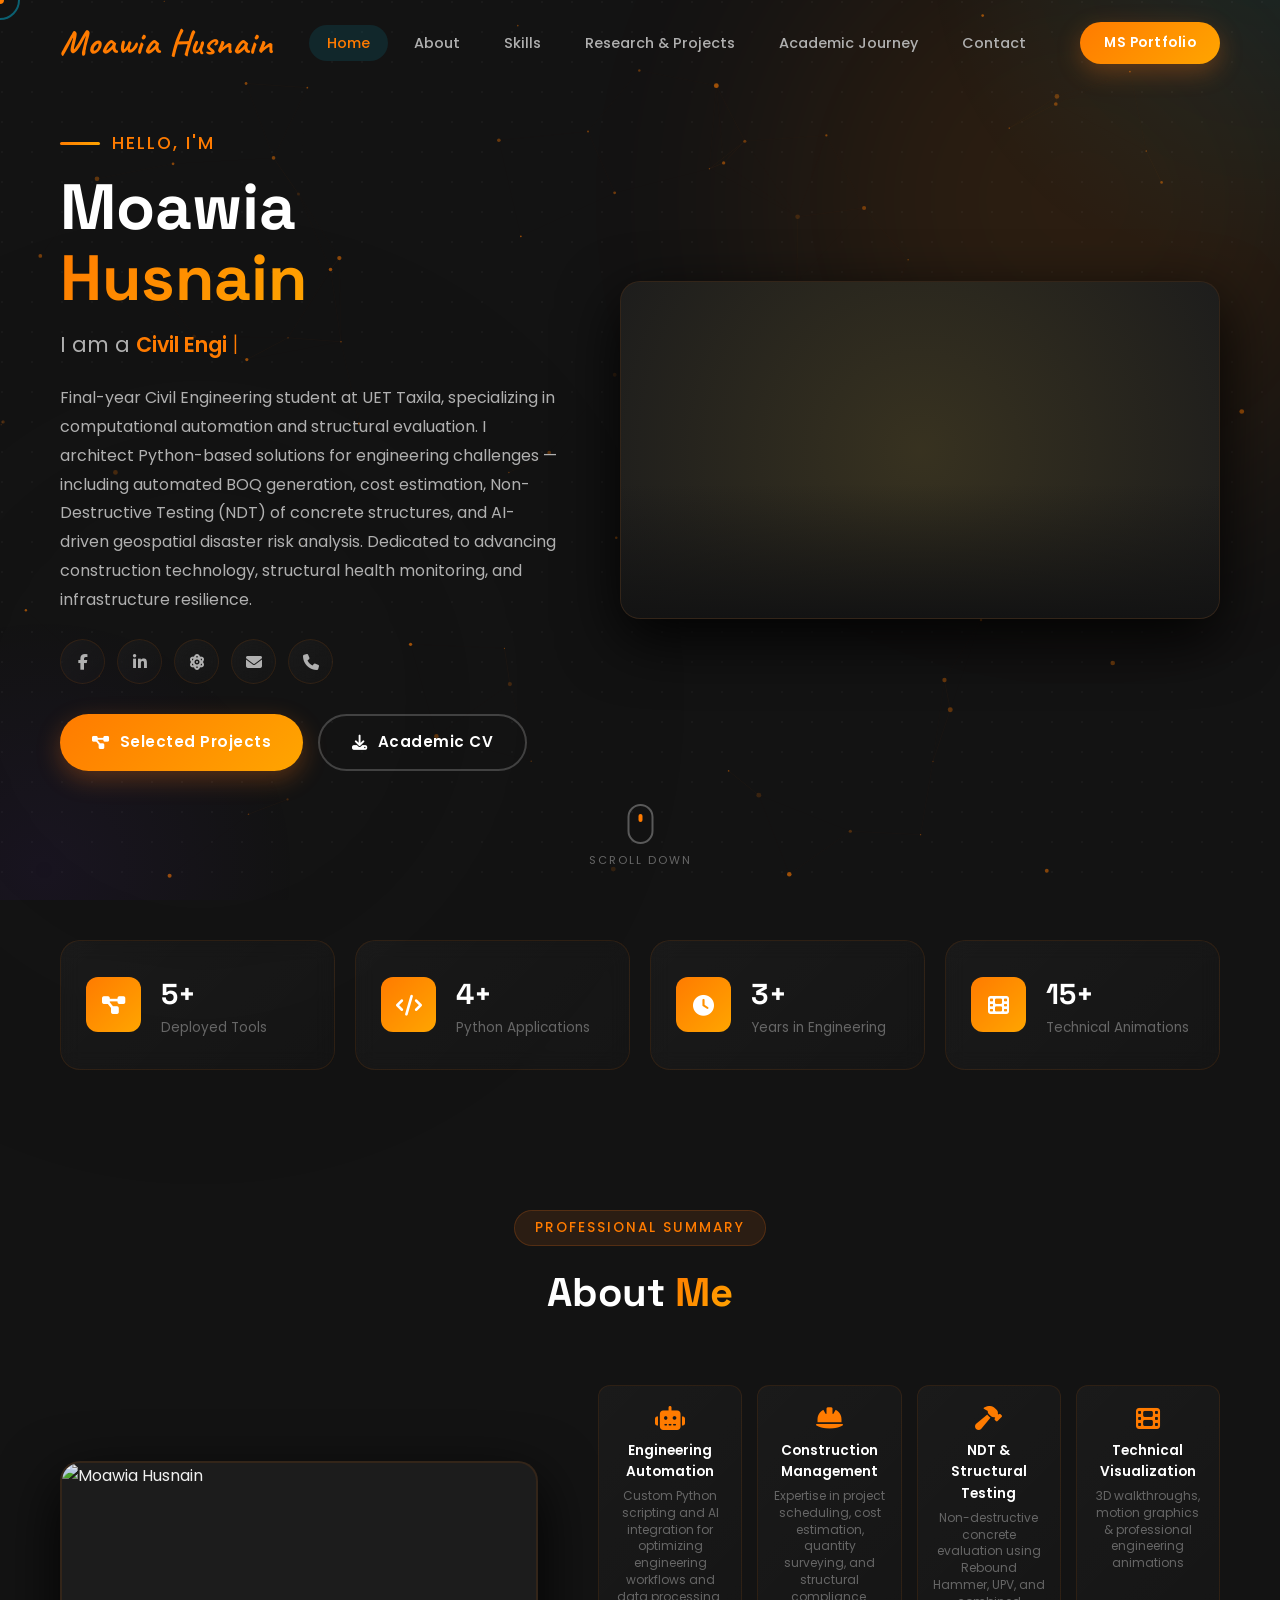
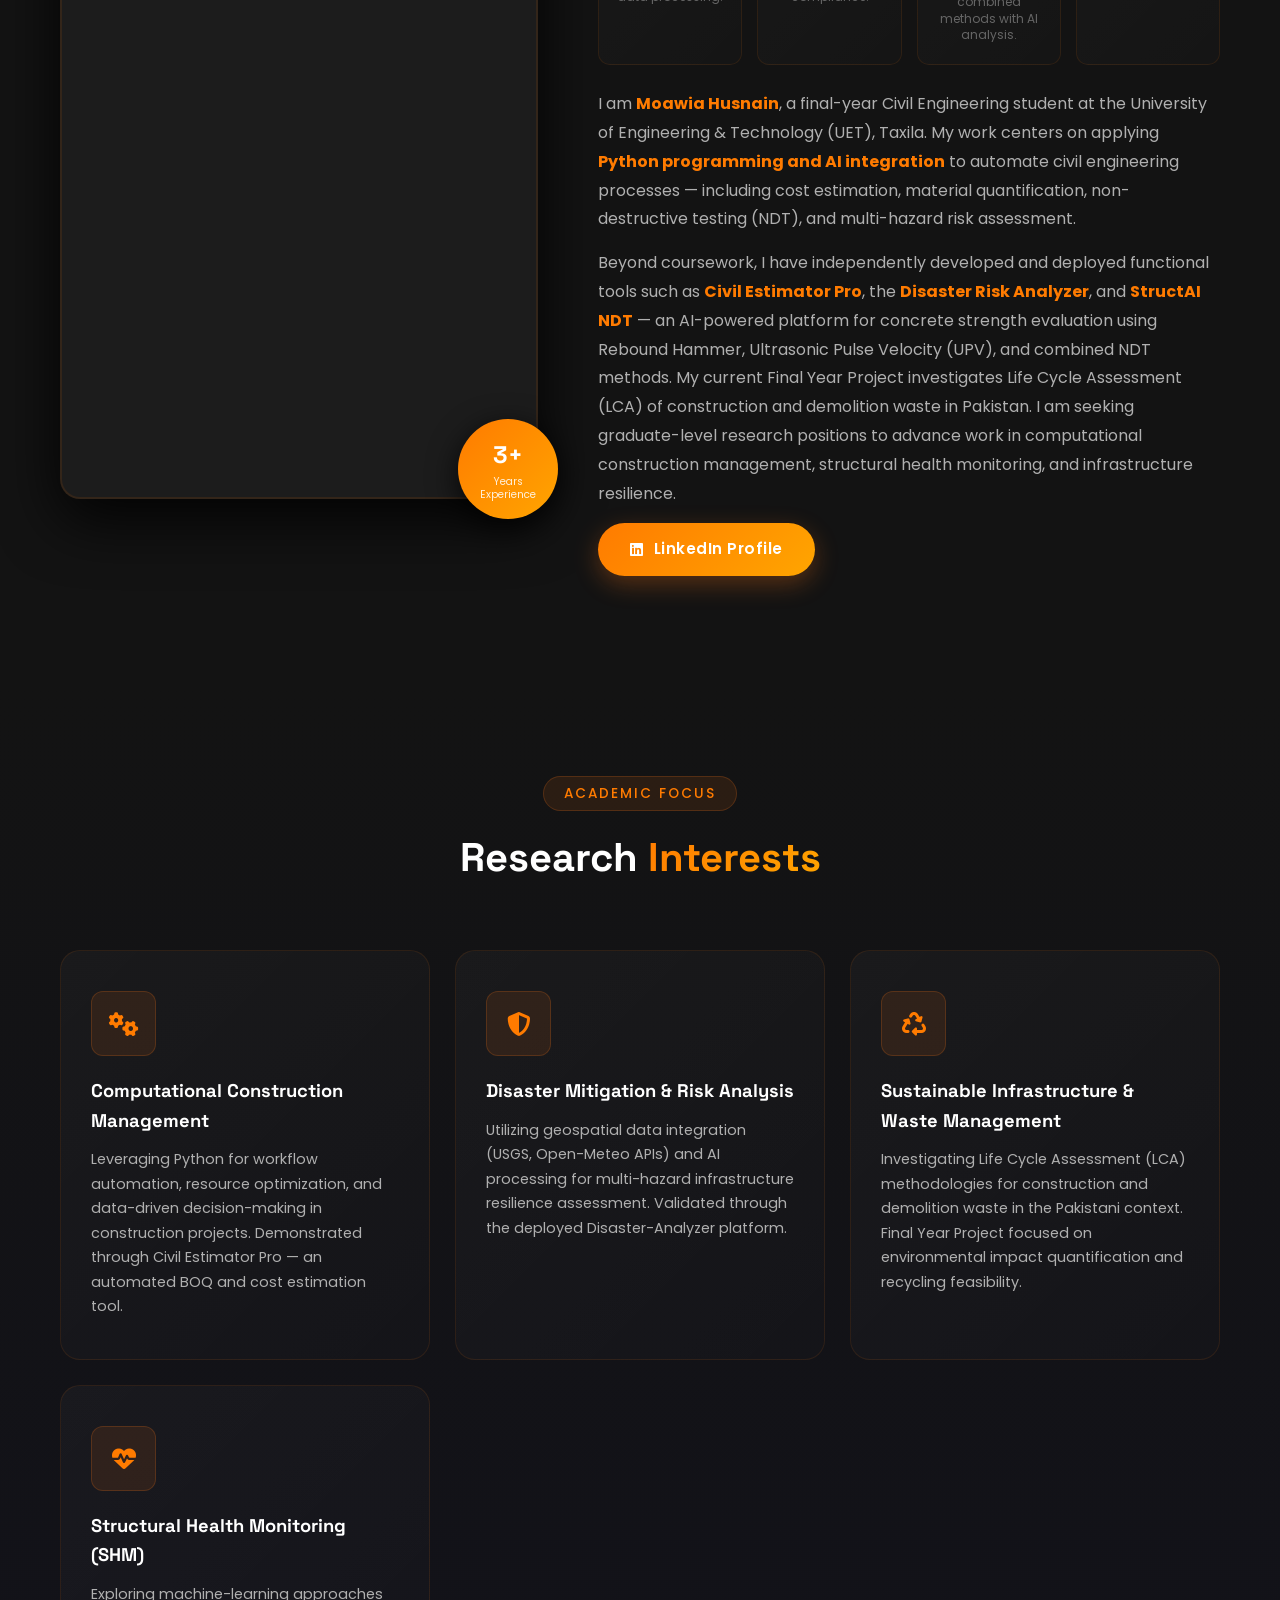
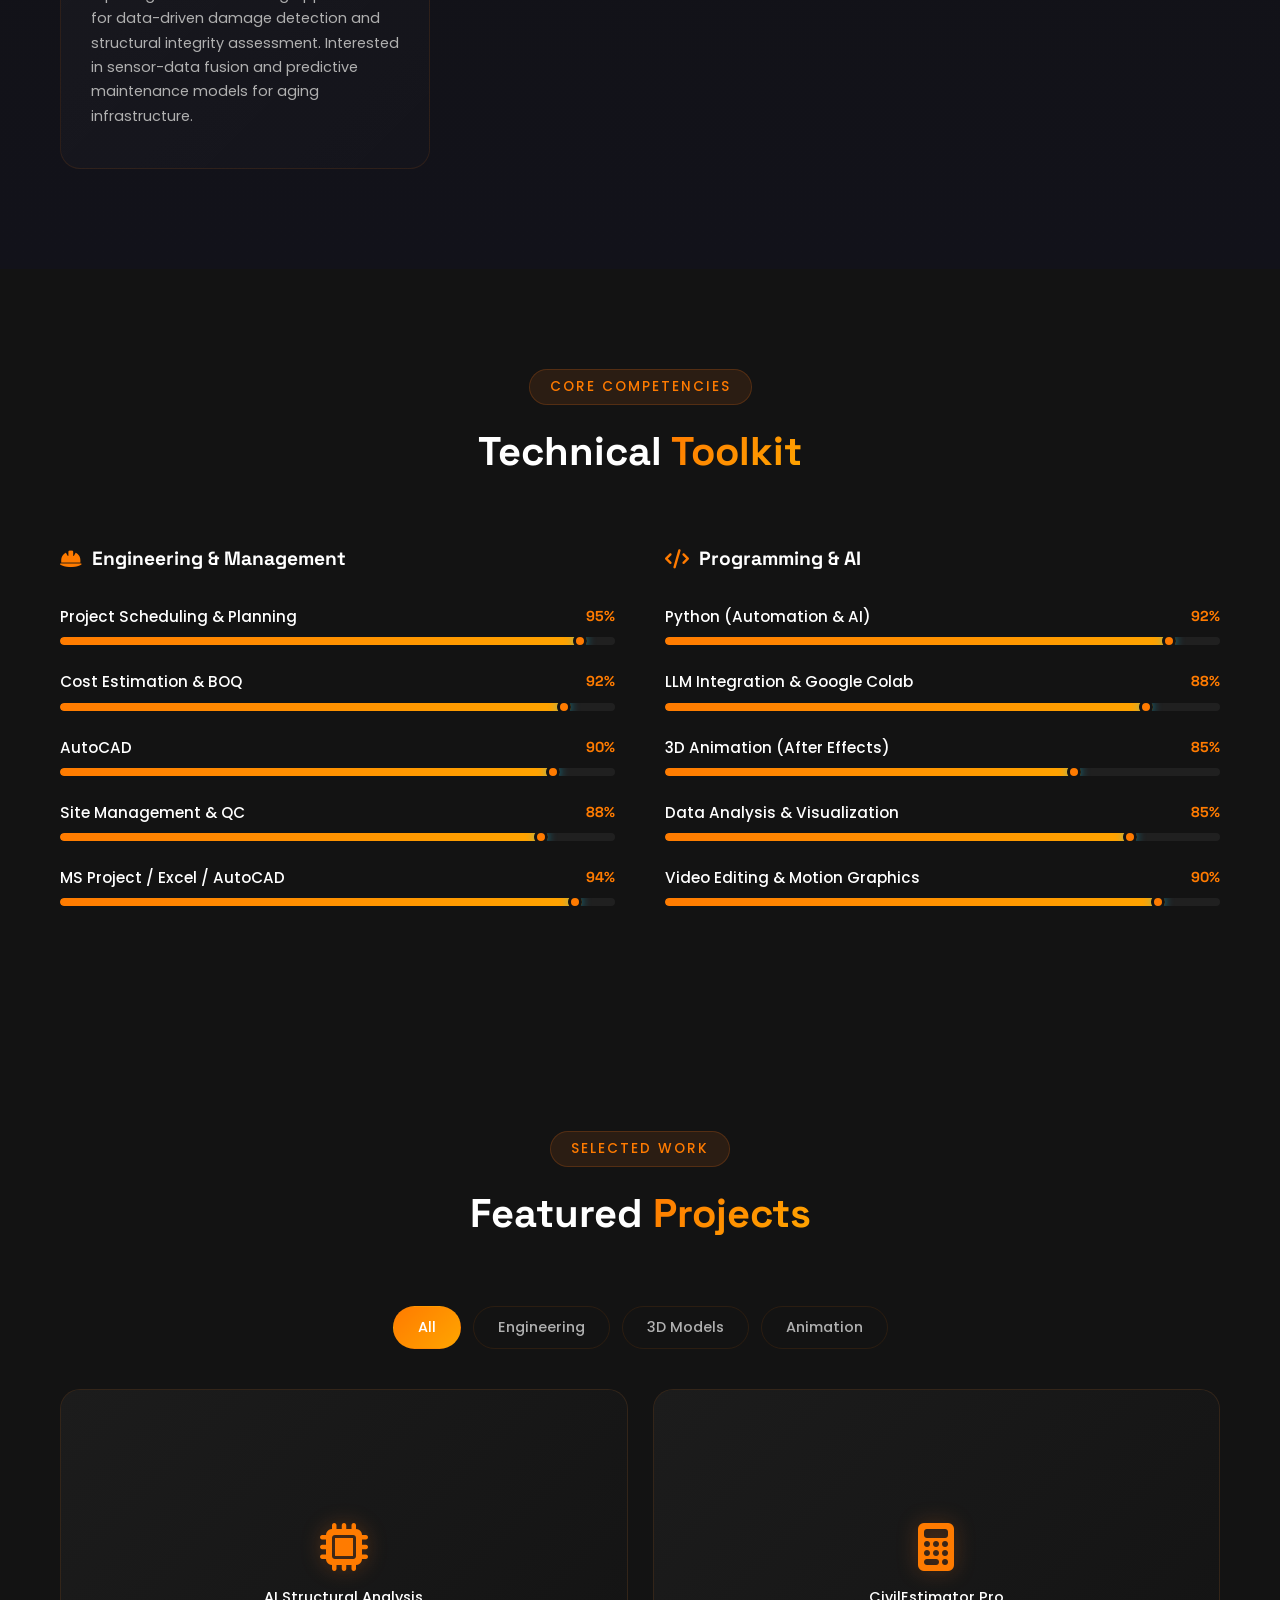
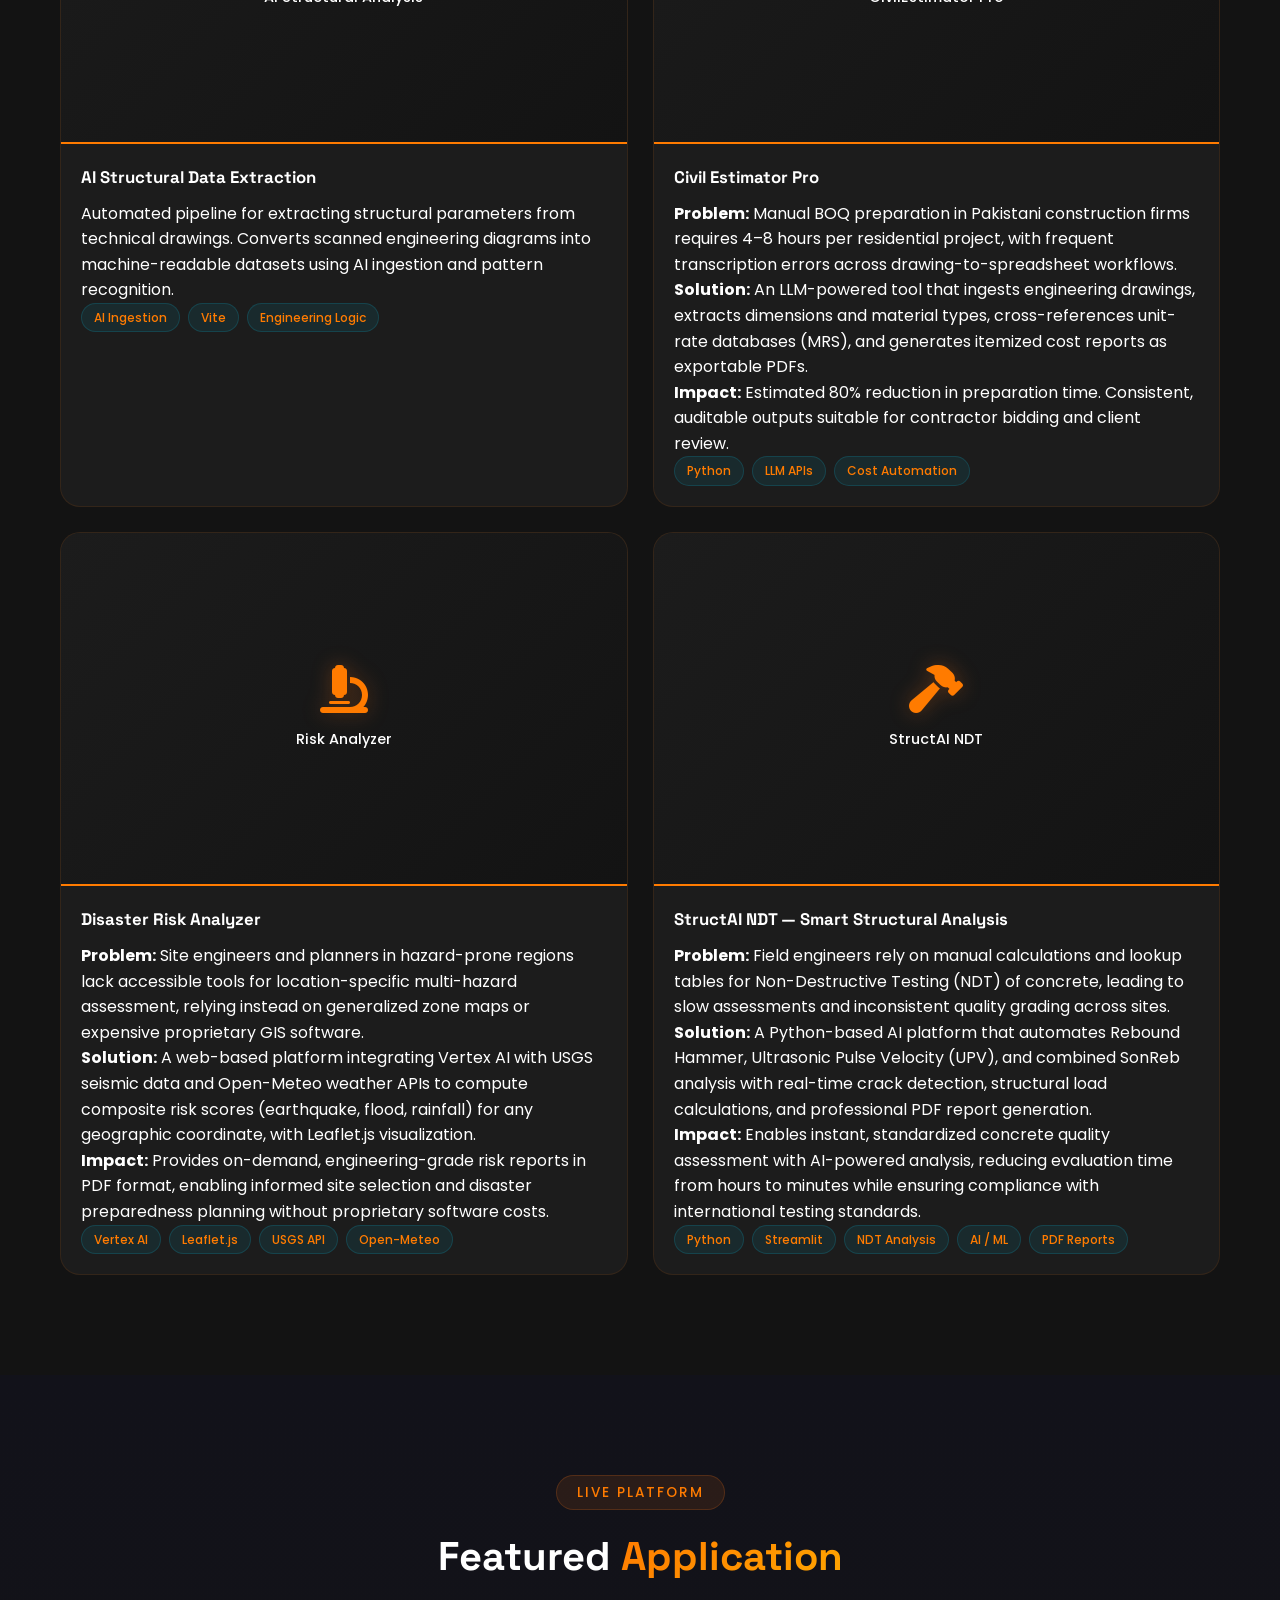
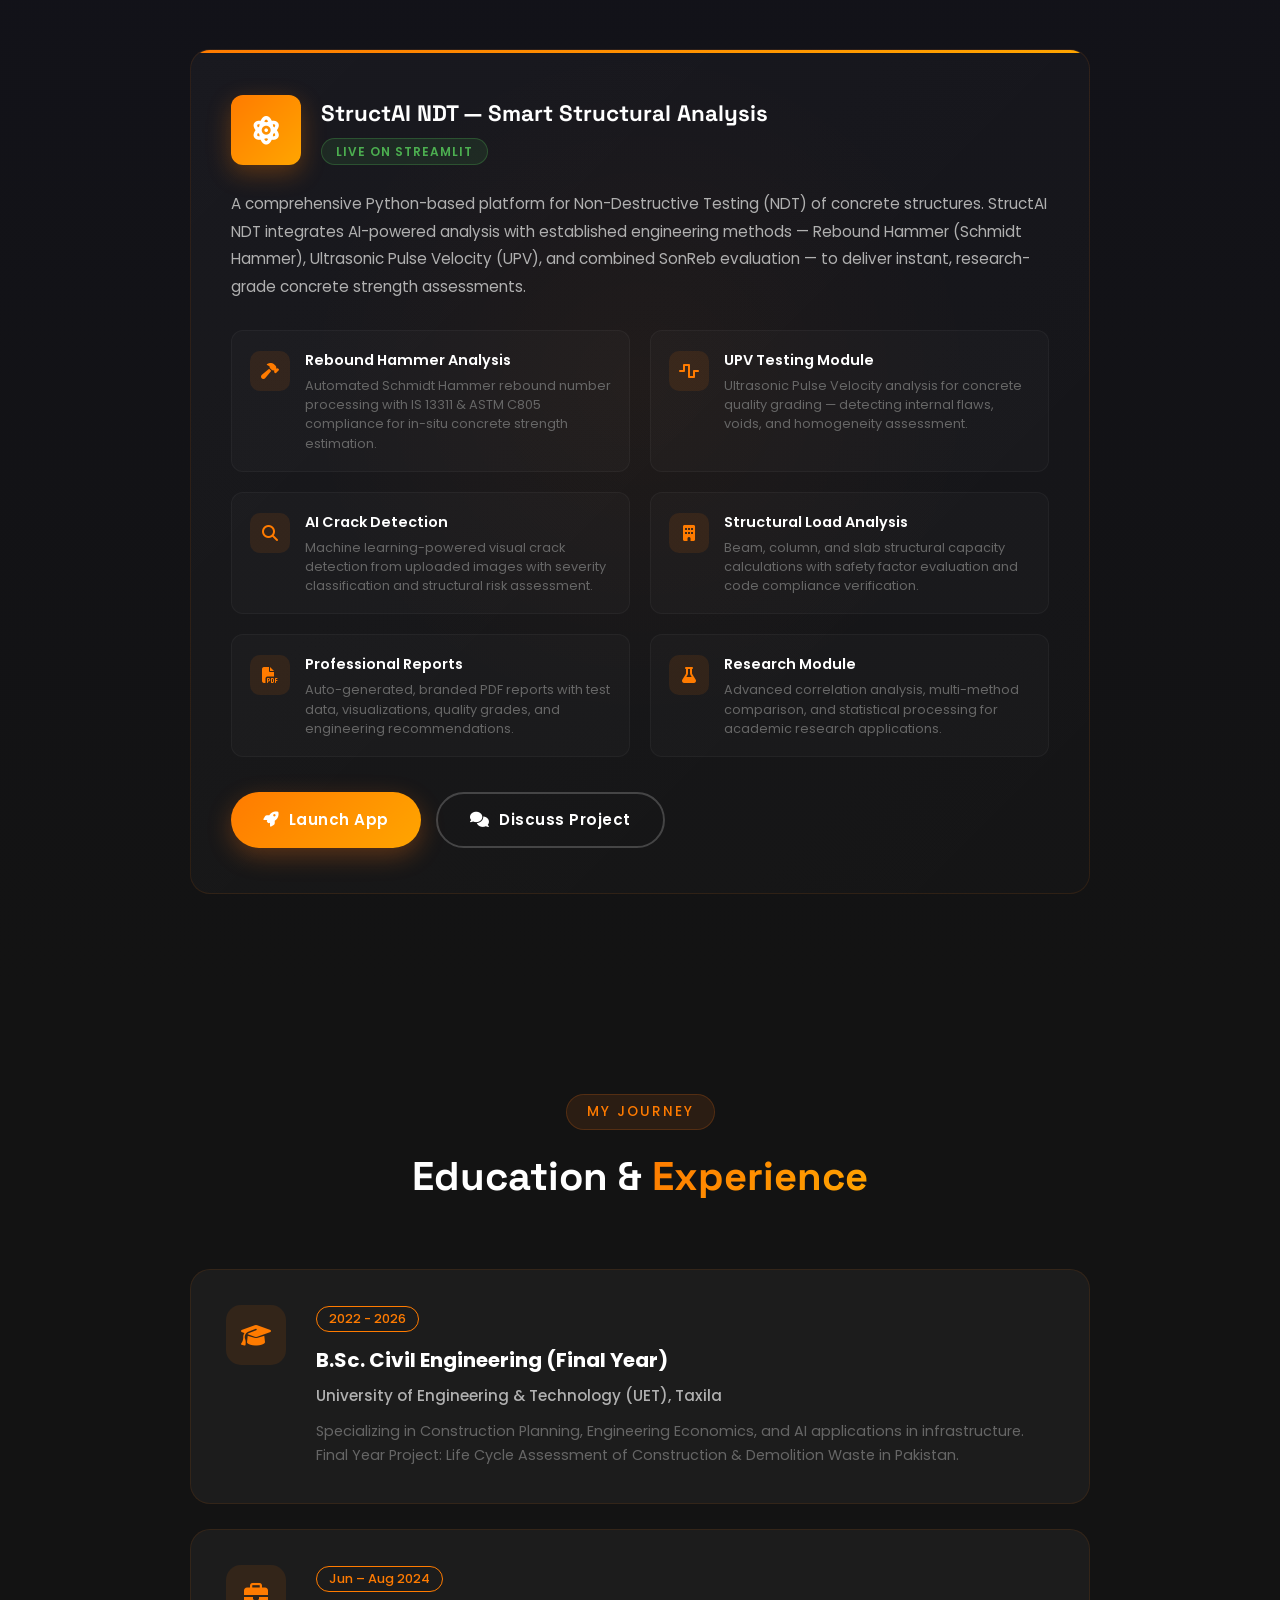
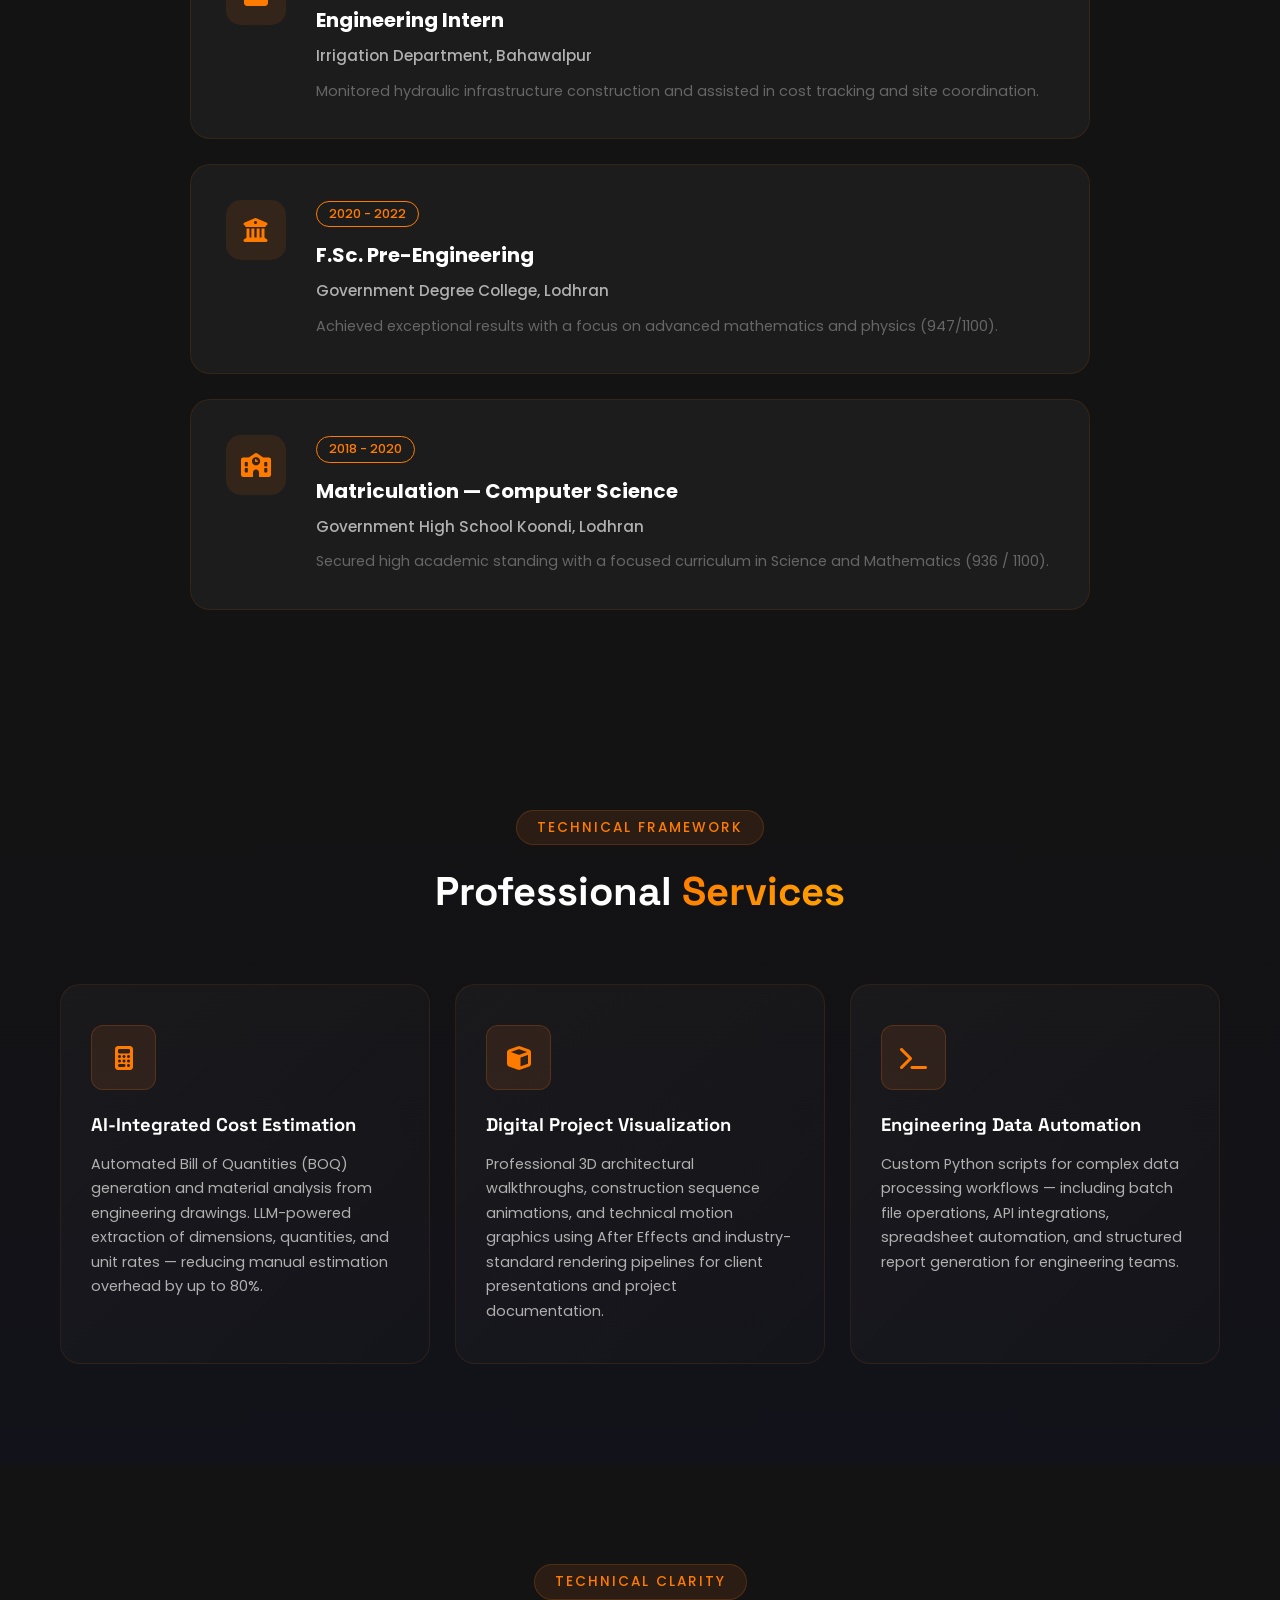
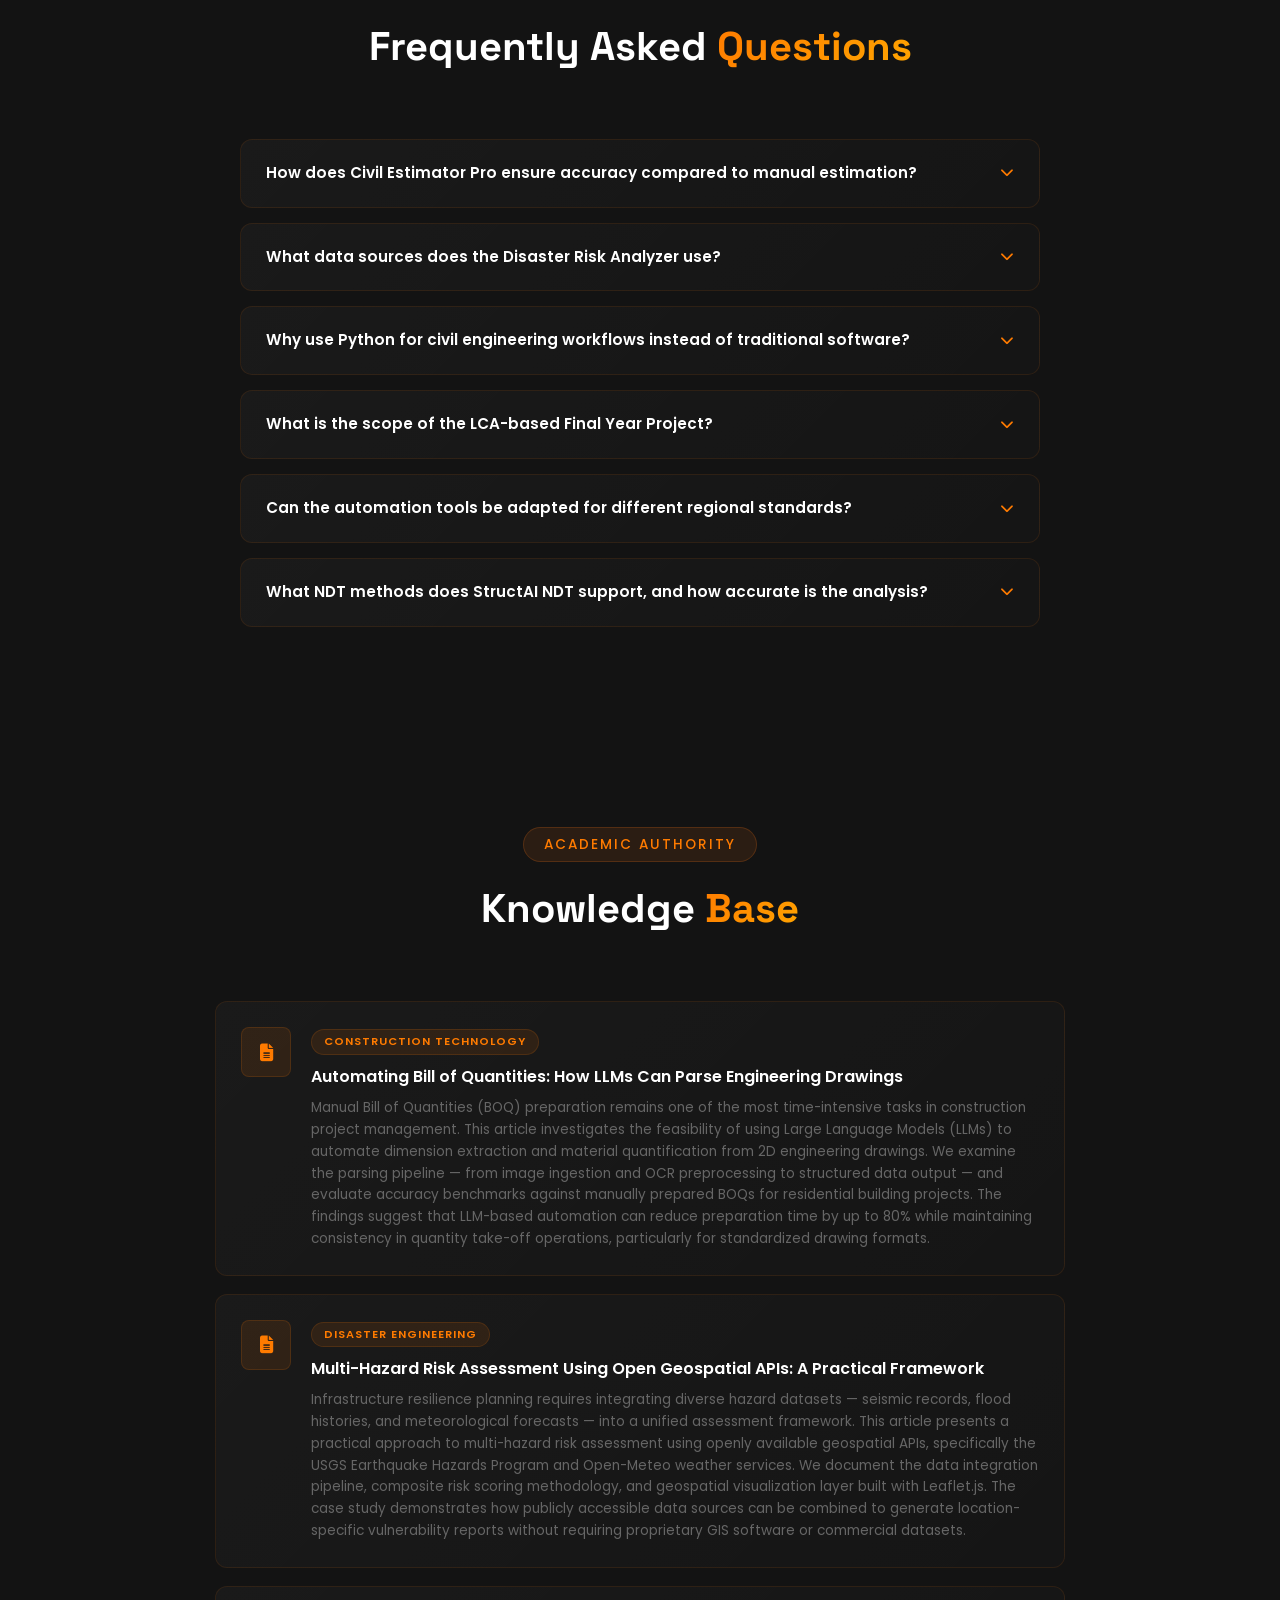
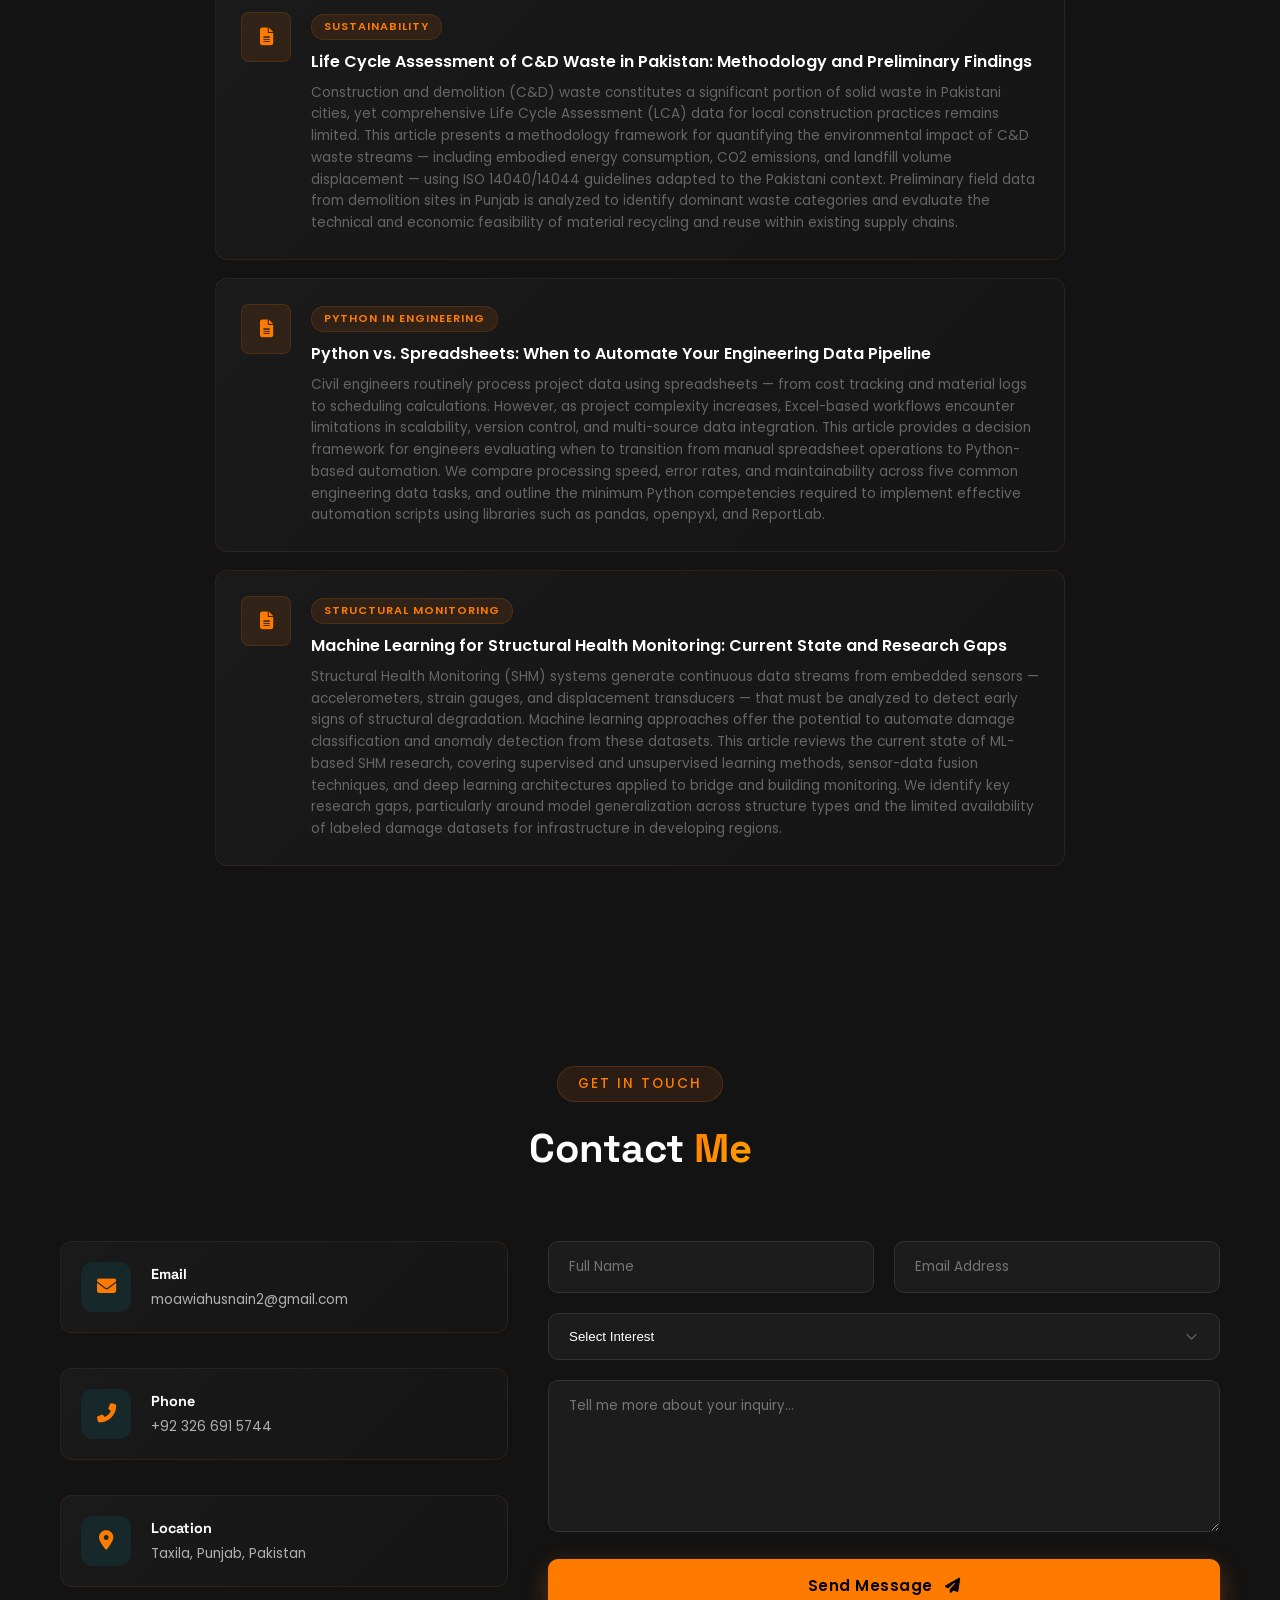
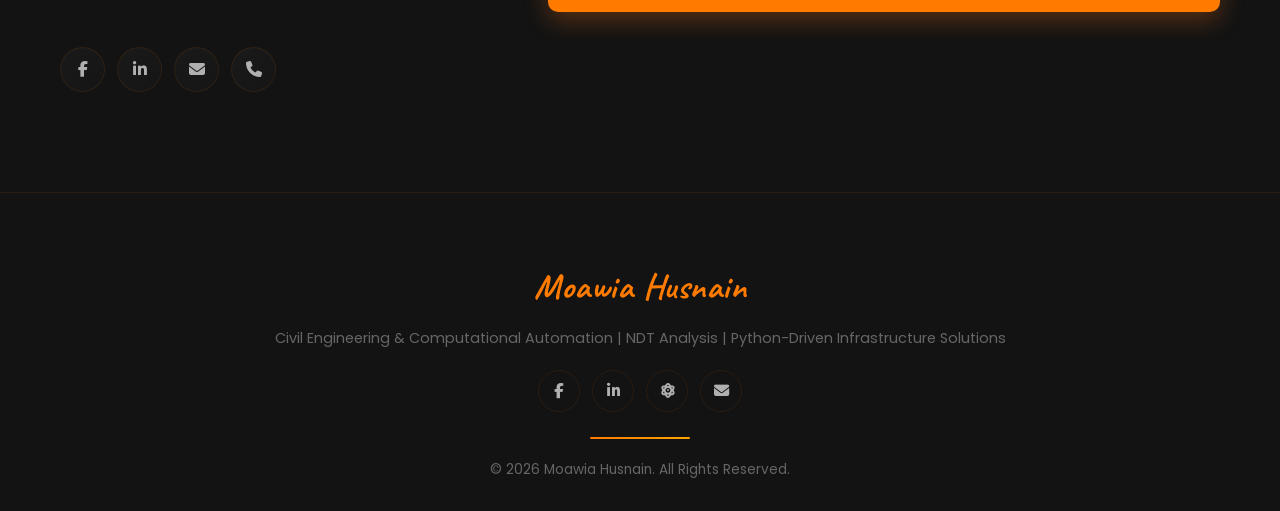
==== commit 13237198: "Integrate StructAI NDT app into portfolio and update CV link" ====
--- a/index.html
+++ b/index.html
@@ -4,8 +4,8 @@
     <meta charset="UTF-8">
     <meta name="viewport" content="width=device-width, initial-scale=1.0">
     <title>Moawia Husnain | Civil Engineering & Computational Automation</title>
-    <meta name="description" content="Moawia Husnain — Final-year Civil Engineering student at UET Taxila developing Python-based tools for construction cost estimation, disaster risk analysis, and engineering data automation.">
-    <meta name="keywords" content="Civil Engineering, Python Automation, Construction Management, Disaster Risk Analysis, Structural Health Monitoring, LCA, Moawia Husnain, UET Taxila">
+    <meta name="description" content="Moawia Husnain — Final-year Civil Engineering student at UET Taxila developing Python-based tools for NDT concrete testing, structural analysis, construction cost estimation, and disaster risk analysis.">
+    <meta name="keywords" content="Civil Engineering, Python Automation, NDT Testing, Non-Destructive Testing, Concrete Strength, Structural Analysis, Rebound Hammer, UPV Testing, Construction Management, Disaster Risk Analysis, Structural Health Monitoring, LCA, Moawia Husnain, UET Taxila">
     <link rel="icon" type="image/svg+xml" href="data:image/svg+xml,<svg xmlns='http://www.w3.org/2000/svg' viewBox='0 0 100 100'><text y='.9em' font-size='90'>🏗️</text></svg>">
     <link href="https://fonts.googleapis.com/css2?family=Poppins:wght@300;400;500;600;700;800&family=Caveat:wght@400;500;600;700&family=Space+Grotesk:wght@400;500;600;700&display=swap" rel="stylesheet">
     <link rel="stylesheet" href="https://cdnjs.cloudflare.com/ajax/libs/font-awesome/6.5.1/css/all.min.css">
@@ -65,11 +65,12 @@
                         <span class="typed-cursor">|</span>
                     </div>
                     <p class="hero-description">
-                        Final-year Civil Engineering student at UET Taxila, specializing in computational automation. I architect Python-based solutions for engineering challenges, including automated BOQ generation, cost estimation, and AI-driven geospatial disaster risk analysis. Dedicated to advancing construction technology and infrastructure resilience.
+                        Final-year Civil Engineering student at UET Taxila, specializing in computational automation and structural evaluation. I architect Python-based solutions for engineering challenges — including automated BOQ generation, cost estimation, Non-Destructive Testing (NDT) of concrete structures, and AI-driven geospatial disaster risk analysis. Dedicated to advancing construction technology, structural health monitoring, and infrastructure resilience.
                     </p>
                     <div class="hero-socials">
                         <a href="https://www.facebook.com/moawia.hussnain.58" class="social-link" aria-label="Facebook" target="_blank"><i class="fab fa-facebook-f"></i></a>
                         <a href="https://www.linkedin.com/in/moawia-husnain-602788229" class="social-link" aria-label="LinkedIn" target="_blank"><i class="fab fa-linkedin-in"></i></a>
+                        <a href="https://ndt-by-moawiahusnain.streamlit.app/" class="social-link" aria-label="StructAI NDT App" target="_blank" title="StructAI NDT Platform"><i class="fas fa-atom"></i></a>
                         <a href="mailto:moawiahusnain2@gmail.com" class="social-link" aria-label="Email"><i class="fas fa-envelope"></i></a>
                         <a href="tel:+923266915744" class="social-link" aria-label="Phone"><i class="fas fa-phone"></i></a>
                     </div>
@@ -77,7 +78,7 @@
                         <a href="#portfolio" class="btn btn-primary">
                             <i class="fas fa-project-diagram"></i> Selected Projects
                         </a>
-                        <a href="my%20cv%20Moawia%20Husnain%20.pdf" class="btn btn-outline" id="download-cv" target="_blank">
+                        <a href="#" class="btn btn-outline" id="download-cv" onclick="alert('CV not uploaded yet!'); return false;">
                             <i class="fas fa-download"></i> Academic CV
                         </a>
                     </div>
@@ -109,7 +110,7 @@
                             <p class="stat-label">Deployed Tools</p>
                         </div>
                     </div>
-                    <div class="stat-card" data-count="3">
+                    <div class="stat-card" data-count="4">
                         <div class="stat-icon"><i class="fas fa-code"></i></div>
                         <div class="stat-info">
                             <h3 class="stat-number"><span class="counter">0</span>+</h3>
@@ -166,16 +167,21 @@
                                 <p>Expertise in project scheduling, cost estimation, quantity surveying, and structural compliance.</p>
                             </div>
                             <div class="about-mini-card">
+                                <i class="fas fa-hammer"></i>
+                                <h4>NDT & Structural Testing</h4>
+                                <p>Non-destructive concrete evaluation using Rebound Hammer, UPV, and combined methods with AI analysis.</p>
+                            </div>
+                            <div class="about-mini-card">
                                 <i class="fas fa-film"></i>
                                 <h4>Technical Visualization</h4>
                                 <p>3D walkthroughs, motion graphics & professional engineering animations</p>
                             </div>
                         </div>
                         <p class="about-description">
-                            I am <strong>Moawia Husnain</strong>, a final-year Civil Engineering student at the University of Engineering & Technology (UET), Taxila. My work centers on applying <strong>Python programming and AI integration</strong> to automate civil engineering processes — including cost estimation, material quantification, and multi-hazard risk assessment.
+                            I am <strong>Moawia Husnain</strong>, a final-year Civil Engineering student at the University of Engineering & Technology (UET), Taxila. My work centers on applying <strong>Python programming and AI integration</strong> to automate civil engineering processes — including cost estimation, material quantification, non-destructive testing (NDT), and multi-hazard risk assessment.
                         </p>
                         <p class="about-description">
-                            Beyond coursework, I have independently developed and deployed functional tools such as <strong>Civil Estimator Pro</strong> and the <strong>Disaster Risk Analyzer</strong>. My current Final Year Project investigates Life Cycle Assessment (LCA) of construction and demolition waste in Pakistan. I am seeking graduate-level research positions to advance work in computational construction management and infrastructure resilience.
+                            Beyond coursework, I have independently developed and deployed functional tools such as <strong>Civil Estimator Pro</strong>, the <strong>Disaster Risk Analyzer</strong>, and <strong>StructAI NDT</strong> — an AI-powered platform for concrete strength evaluation using Rebound Hammer, Ultrasonic Pulse Velocity (UPV), and combined NDT methods. My current Final Year Project investigates Life Cycle Assessment (LCA) of construction and demolition waste in Pakistan. I am seeking graduate-level research positions to advance work in computational construction management, structural health monitoring, and infrastructure resilience.
                         </p>
                         <a href="https://www.linkedin.com/in/moawia-husnain-602788229" class="btn btn-primary" target="_blank">
                             <i class="fab fa-linkedin"></i> LinkedIn Profile
@@ -363,6 +369,106 @@
                             <div class="portfolio-tags">
                                 <span>Vertex AI</span><span>Leaflet.js</span><span>USGS API</span><span>Open-Meteo</span>
                             </div>
+                        </div>
+                    </div>
+                    <div class="portfolio-card" data-category="engineering" data-aos="fade-up" data-aos-delay="300">
+                        <div class="portfolio-image">
+                            <div class="portfolio-placeholder">
+                                <i class="fas fa-hammer"></i>
+                                <span>StructAI NDT</span>
+                            </div>
+                            <div class="portfolio-overlay">
+                                <div class="portfolio-actions">
+                                    <a href="https://ndt-by-moawiahusnain.streamlit.app/" target="_blank" class="portfolio-action-btn"><i class="fas fa-external-link-alt"></i></a>
+                                </div>
+                            </div>
+                        </div>
+                        <div class="portfolio-info">
+                            <h3>StructAI NDT — Smart Structural Analysis</h3>
+                            <p><strong>Problem:</strong> Field engineers rely on manual calculations and lookup tables for Non-Destructive Testing (NDT) of concrete, leading to slow assessments and inconsistent quality grading across sites.<br>
+                            <strong>Solution:</strong> A Python-based AI platform that automates Rebound Hammer, Ultrasonic Pulse Velocity (UPV), and combined SonReb analysis with real-time crack detection, structural load calculations, and professional PDF report generation.<br>
+                            <strong>Impact:</strong> Enables instant, standardized concrete quality assessment with AI-powered analysis, reducing evaluation time from hours to minutes while ensuring compliance with international testing standards.</p>
+                            <div class="portfolio-tags">
+                                <span>Python</span><span>Streamlit</span><span>NDT Analysis</span><span>AI / ML</span><span>PDF Reports</span>
+                            </div>
+                        </div>
+                    </div>
+                </div>
+            </div>
+        </section>
+
+        <!-- Featured App Showcase -->
+        <section class="app-showcase section" id="ndt-app">
+            <div class="container">
+                <div class="section-header">
+                    <span class="section-subtitle">Live Platform</span>
+                    <h2 class="section-title">Featured <span class="text-gradient">Application</span></h2>
+                </div>
+                <div class="showcase-wrapper" data-aos="fade-up">
+                    <div class="showcase-card">
+                        <div class="showcase-header">
+                            <div class="showcase-icon-wrap">
+                                <i class="fas fa-atom"></i>
+                            </div>
+                            <div class="showcase-title-area">
+                                <h3>StructAI NDT — Smart Structural Analysis</h3>
+                                <span class="showcase-badge">Live on Streamlit</span>
+                            </div>
+                        </div>
+                        <p class="showcase-desc">
+                            A comprehensive Python-based platform for Non-Destructive Testing (NDT) of concrete structures. StructAI NDT integrates AI-powered analysis with established engineering methods — Rebound Hammer (Schmidt Hammer), Ultrasonic Pulse Velocity (UPV), and combined SonReb evaluation — to deliver instant, research-grade concrete strength assessments.
+                        </p>
+                        <div class="showcase-features">
+                            <div class="showcase-feature">
+                                <i class="fas fa-hammer"></i>
+                                <div>
+                                    <h4>Rebound Hammer Analysis</h4>
+                                    <p>Automated Schmidt Hammer rebound number processing with IS 13311 & ASTM C805 compliance for in-situ concrete strength estimation.</p>
+                                </div>
+                            </div>
+                            <div class="showcase-feature">
+                                <i class="fas fa-wave-square"></i>
+                                <div>
+                                    <h4>UPV Testing Module</h4>
+                                    <p>Ultrasonic Pulse Velocity analysis for concrete quality grading — detecting internal flaws, voids, and homogeneity assessment.</p>
+                                </div>
+                            </div>
+                            <div class="showcase-feature">
+                                <i class="fas fa-search"></i>
+                                <div>
+                                    <h4>AI Crack Detection</h4>
+                                    <p>Machine learning-powered visual crack detection from uploaded images with severity classification and structural risk assessment.</p>
+                                </div>
+                            </div>
+                            <div class="showcase-feature">
+                                <i class="fas fa-building"></i>
+                                <div>
+                                    <h4>Structural Load Analysis</h4>
+                                    <p>Beam, column, and slab structural capacity calculations with safety factor evaluation and code compliance verification.</p>
+                                </div>
+                            </div>
+                            <div class="showcase-feature">
+                                <i class="fas fa-file-pdf"></i>
+                                <div>
+                                    <h4>Professional Reports</h4>
+                                    <p>Auto-generated, branded PDF reports with test data, visualizations, quality grades, and engineering recommendations.</p>
+                                </div>
+                            </div>
+                            <div class="showcase-feature">
+                                <i class="fas fa-flask"></i>
+                                <div>
+                                    <h4>Research Module</h4>
+                                    <p>Advanced correlation analysis, multi-method comparison, and statistical processing for academic research applications.</p>
+                                </div>
+                            </div>
+                        </div>
+                        <div class="showcase-actions">
+                            <a href="https://ndt-by-moawiahusnain.streamlit.app/" target="_blank" class="btn btn-primary">
+                                <i class="fas fa-rocket"></i> Launch App
+                            </a>
+                            <a href="#contact" class="btn btn-outline">
+                                <i class="fas fa-comments"></i> Discuss Project
+                            </a>
                         </div>
                     </div>
                 </div>
@@ -506,6 +612,15 @@
                             <p>Yes. Both tools are built with modular, configuration-driven architectures specifically to support regional scalability. In Civil Estimator Pro, the unit-rate database is a separate JSON/CSV layer — switching from Pakistan's Market Rate System (MRS) to China's National Unified Standard or any other regional pricing structure requires updating only the rate file, not the core estimation logic. Similarly, the Disaster Analyzer's API endpoints and hazard thresholds are parameterized: seismic zones, rainfall baselines, and flood-risk criteria can be reconfigured per region. This design ensures that the processing pipeline remains consistent while the input data adapts to local building codes, material standards, and environmental conditions.</p>
                         </div>
                     </div>
+                    <div class="faq-item" data-aos="fade-up" data-aos-delay="500">
+                        <div class="faq-question" onclick="this.parentElement.classList.toggle('active')">
+                            <h4>What NDT methods does StructAI NDT support, and how accurate is the analysis?</h4>
+                            <i class="fas fa-chevron-down"></i>
+                        </div>
+                        <div class="faq-answer">
+                            <p>StructAI NDT currently supports three primary Non-Destructive Testing methods: (1) Rebound Hammer (Schmidt Hammer) analysis compliant with IS 13311 and ASTM C805 standards for in-situ compressive strength estimation; (2) Ultrasonic Pulse Velocity (UPV) testing for internal quality grading, void detection, and concrete homogeneity assessment per IS 13311 Part 1; and (3) Combined SonReb analysis that correlates rebound numbers with UPV readings for improved accuracy over single-method testing. The platform also includes AI-powered crack detection from uploaded images, structural load analysis for beams, columns, and slabs, and automated PDF report generation. All calculations follow established engineering correlations and international standards, with results clearly labeled as research-grade assessments suitable for preliminary evaluation and academic study.</p>
+                        </div>
+                    </div>
                 </div>
             </div>
         </section>
@@ -638,10 +753,11 @@
                 <div class="footer-logo">
                     <span class="logo-name">Moawia Husnain</span>
                 </div>
-                <p class="footer-text">Civil Engineering & Computational Automation | Python-Driven Infrastructure Solutions</p>
+                <p class="footer-text">Civil Engineering & Computational Automation | NDT Analysis | Python-Driven Infrastructure Solutions</p>
                 <div class="footer-socials">
                     <a href="https://www.facebook.com/moawia.hussnain.58" target="_blank" class="footer-social"><i class="fab fa-facebook-f"></i></a>
                     <a href="https://www.linkedin.com/in/moawia-husnain-602788229" target="_blank" class="footer-social"><i class="fab fa-linkedin-in"></i></a>
+                    <a href="https://ndt-by-moawiahusnain.streamlit.app/" target="_blank" class="footer-social" title="StructAI NDT Platform"><i class="fas fa-atom"></i></a>
                     <a href="mailto:moawiahusnain2@gmail.com" class="footer-social"><i class="fas fa-envelope"></i></a>
                 </div>
                 <div class="footer-divider"></div>
--- a/style.css
+++ b/style.css
@@ -1665,7 +1665,6 @@
     .services-grid { grid-template-columns: repeat(2, 1fr); gap: 15px; }
     .portfolio-grid { grid-template-columns: repeat(2, 1fr); gap: 15px; }
     .about-cards { grid-template-columns: repeat(2, 1fr); gap: 12px; }
-    .about-mini-card:last-child { grid-column: span 2; }
     
     .cursor-dot,
     .cursor-outline {
@@ -1872,3 +1871,218 @@
         font-size: 0.9rem;
     }
 }
+
+/* ====== ABOUT CARDS 4-COLUMN ====== */
+.about-cards {
+    grid-template-columns: repeat(4, 1fr) !important;
+}
+
+@media (max-width: 1024px) {
+    .about-cards {
+        grid-template-columns: repeat(2, 1fr) !important;
+    }
+}
+
+@media (max-width: 480px) {
+    .about-cards {
+        grid-template-columns: 1fr !important;
+    }
+    .about-mini-card:last-child {
+        grid-column: span 1 !important;
+    }
+}
+
+/* ====== PORTFOLIO 4-COLUMN ====== */
+.portfolio-grid {
+    grid-template-columns: repeat(2, 1fr) !important;
+}
+
+/* ====== FEATURED APP SHOWCASE ====== */
+.app-showcase {
+    background: linear-gradient(180deg, rgba(18, 18, 26, 1) 0%, var(--bg-dark) 100%);
+    position: relative;
+    overflow: hidden;
+}
+
+.app-showcase::before {
+    content: '';
+    position: absolute;
+    top: 50%;
+    left: 50%;
+    transform: translate(-50%, -50%);
+    width: 800px;
+    height: 800px;
+    background: radial-gradient(circle, rgba(255, 123, 0, 0.04), transparent 60%);
+    pointer-events: none;
+}
+
+.showcase-wrapper {
+    max-width: 900px;
+    margin: 0 auto;
+}
+
+.showcase-card {
+    background: var(--gradient-glass);
+    border: 1px solid var(--border-color);
+    border-radius: var(--radius-lg);
+    padding: 45px 40px;
+    position: relative;
+    overflow: hidden;
+    transition: var(--transition);
+}
+
+.showcase-card::before {
+    content: '';
+    position: absolute;
+    top: 0;
+    left: 0;
+    right: 0;
+    height: 3px;
+    background: var(--gradient-primary);
+}
+
+.showcase-card:hover {
+    border-color: rgba(255, 123, 0, 0.3);
+    box-shadow: 0 20px 60px rgba(255, 123, 0, 0.08);
+}
+
+.showcase-header {
+    display: flex;
+    align-items: center;
+    gap: 20px;
+    margin-bottom: 25px;
+}
+
+.showcase-icon-wrap {
+    width: 70px;
+    height: 70px;
+    display: flex;
+    align-items: center;
+    justify-content: center;
+    border-radius: var(--radius-md);
+    background: var(--gradient-primary);
+    font-size: 1.8rem;
+    color: #fff;
+    flex-shrink: 0;
+    box-shadow: 0 8px 25px rgba(255, 123, 0, 0.3);
+    animation: floatHex 3s ease-in-out infinite;
+}
+
+@keyframes floatHex {
+    0%, 100% { transform: translateY(0); }
+    50% { transform: translateY(-8px); }
+}
+
+.showcase-title-area h3 {
+    font-size: 1.4rem;
+    font-weight: 700;
+    font-family: var(--font-secondary);
+    margin-bottom: 6px;
+}
+
+.showcase-badge {
+    display: inline-block;
+    padding: 3px 14px;
+    background: rgba(76, 175, 80, 0.12);
+    border: 1px solid rgba(76, 175, 80, 0.3);
+    border-radius: var(--radius-xl);
+    font-size: 0.75rem;
+    font-weight: 600;
+    color: #4caf50;
+    letter-spacing: 1px;
+    text-transform: uppercase;
+}
+
+.showcase-desc {
+    color: var(--text-secondary);
+    font-size: 0.95rem;
+    line-height: 1.8;
+    margin-bottom: 30px;
+}
+
+.showcase-features {
+    display: grid;
+    grid-template-columns: repeat(2, 1fr);
+    gap: 20px;
+    margin-bottom: 35px;
+}
+
+.showcase-feature {
+    display: flex;
+    align-items: flex-start;
+    gap: 15px;
+    padding: 18px;
+    background: rgba(255, 255, 255, 0.02);
+    border: 1px solid rgba(255, 255, 255, 0.04);
+    border-radius: var(--radius-md);
+    transition: var(--transition);
+}
+
+.showcase-feature:hover {
+    border-color: rgba(255, 123, 0, 0.2);
+    background: rgba(255, 123, 0, 0.04);
+    transform: translateY(-3px);
+}
+
+.showcase-feature > i {
+    width: 40px;
+    height: 40px;
+    display: flex;
+    align-items: center;
+    justify-content: center;
+    border-radius: 10px;
+    background: rgba(255, 123, 0, 0.1);
+    color: var(--primary);
+    font-size: 1rem;
+    flex-shrink: 0;
+    margin-top: 2px;
+}
+
+.showcase-feature h4 {
+    font-size: 0.9rem;
+    font-weight: 600;
+    margin-bottom: 4px;
+    color: var(--text-primary);
+}
+
+.showcase-feature p {
+    font-size: 0.8rem;
+    color: var(--text-muted);
+    line-height: 1.5;
+}
+
+.showcase-actions {
+    display: flex;
+    gap: 15px;
+    flex-wrap: wrap;
+}
+
+@media (max-width: 768px) {
+    .showcase-card {
+        padding: 30px 22px;
+    }
+    .showcase-features {
+        grid-template-columns: 1fr;
+        gap: 12px;
+    }
+    .showcase-header {
+        flex-direction: column;
+        align-items: flex-start;
+        gap: 15px;
+    }
+    .showcase-icon-wrap {
+        width: 55px;
+        height: 55px;
+        font-size: 1.4rem;
+    }
+    .showcase-title-area h3 {
+        font-size: 1.15rem;
+    }
+    .showcase-actions {
+        flex-direction: column;
+    }
+    .showcase-actions .btn {
+        width: 100%;
+        justify-content: center;
+    }
+}
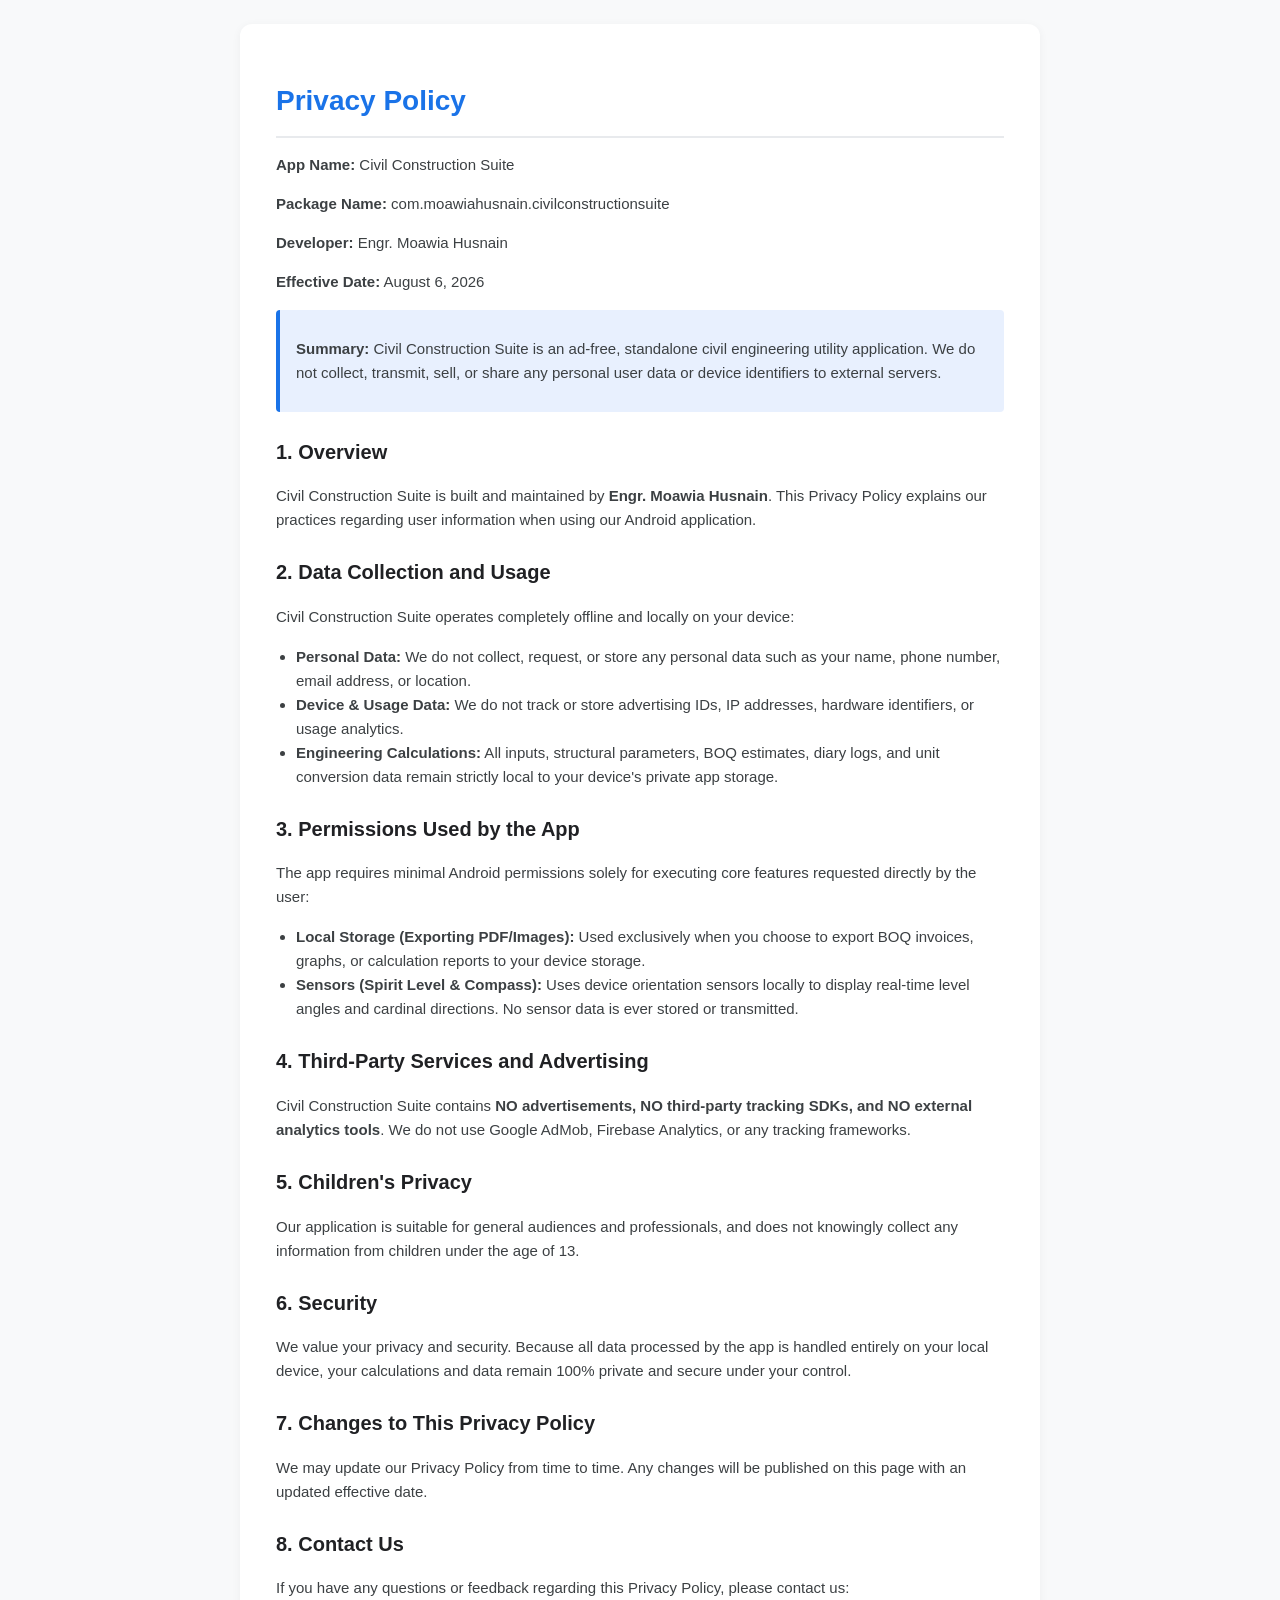
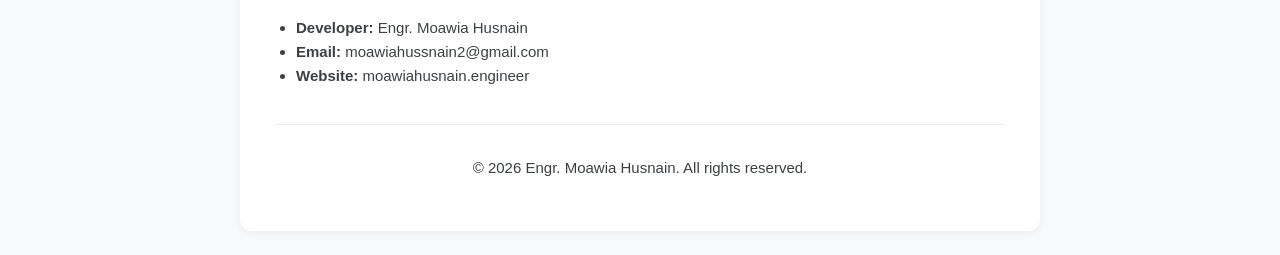
==== commit 41ca1522: "Add Privacy Policy HTML page for Civil Construction Suite" ====
--- a/index.html
+++ b/index.html
@@ -3,776 +3,71 @@
 <head>
     <meta charset="UTF-8">
     <meta name="viewport" content="width=device-width, initial-scale=1.0">
-    <title>Moawia Husnain | Civil Engineering & Computational Automation</title>
-    <meta name="description" content="Moawia Husnain — Final-year Civil Engineering student at UET Taxila developing Python-based tools for NDT concrete testing, structural analysis, construction cost estimation, and disaster risk analysis.">
-    <meta name="keywords" content="Civil Engineering, Python Automation, NDT Testing, Non-Destructive Testing, Concrete Strength, Structural Analysis, Rebound Hammer, UPV Testing, Construction Management, Disaster Risk Analysis, Structural Health Monitoring, LCA, Moawia Husnain, UET Taxila">
-    <link rel="icon" type="image/svg+xml" href="data:image/svg+xml,<svg xmlns='http://www.w3.org/2000/svg' viewBox='0 0 100 100'><text y='.9em' font-size='90'>🏗️</text></svg>">
-    <link href="https://fonts.googleapis.com/css2?family=Poppins:wght@300;400;500;600;700;800&family=Caveat:wght@400;500;600;700&family=Space+Grotesk:wght@400;500;600;700&display=swap" rel="stylesheet">
-    <link rel="stylesheet" href="https://cdnjs.cloudflare.com/ajax/libs/font-awesome/6.5.1/css/all.min.css">
-    <link rel="stylesheet" href="style.css?v=1.0">
+    <title>Privacy Policy - Civil Construction Suite</title>
+    <style>
+        body { font-family: -apple-system, BlinkMacSystemFont, 'Segoe UI', Roboto, Helvetica, Arial, sans-serif; line-height: 1.6; color: #202124; max-width: 800px; margin: 0 auto; padding: 24px; background-color: #f8f9fa; }
+        .container { background: #ffffff; padding: 36px; border-radius: 12px; box-shadow: 0 2px 10px rgba(0,0,0,0.05); }
+        h1 { color: #1a73e8; font-size: 28px; margin-bottom: 8px; border-bottom: 2px solid #e8eaed; padding-bottom: 12px; }
+        h2 { color: #202124; font-size: 20px; margin-top: 24px; }
+        p, li { font-size: 15px; color: #3c4043; }
+        ul { padding-left: 20px; }
+        .footer { margin-top: 36px; padding-top: 16px; border-top: 1px solid #e8eaed; font-size: 13px; color: #70757a; text-align: center; }
+        .highlight { background-color: #e8f0fe; padding: 12px 16px; border-left: 4px solid #1a73e8; border-radius: 4px; margin: 16px 0; }
+    </style>
 </head>
 <body>
-    <!-- Particle Canvas -->
-    <canvas id="particles-canvas"></canvas>
+    <div class="container">
+        <h1>Privacy Policy</h1>
+        <p><strong>App Name:</strong> Civil Construction Suite</p>
+        <p><strong>Package Name:</strong> com.moawiahusnain.civilconstructionsuite</p>
+        <p><strong>Developer:</strong> Engr. Moawia Husnain</p>
+        <p><strong>Effective Date:</strong> August 6, 2026</p>
 
-    <!-- Custom Cursor -->
-    <div class="cursor-dot" id="cursor-dot"></div>
-    <div class="cursor-outline" id="cursor-outline"></div>
+        <div class="highlight">
+            <p><strong>Summary:</strong> Civil Construction Suite is an ad-free, standalone civil engineering utility application. We do not collect, transmit, sell, or share any personal user data or device identifiers to external servers.</p>
+        </div>
 
+        <h2>1. Overview</h2>
+        <p>Civil Construction Suite is built and maintained by <strong>Engr. Moawia Husnain</strong>. This Privacy Policy explains our practices regarding user information when using our Android application.</p>
 
-    <!-- Navigation -->
-    <header class="header" id="header">
-        <nav class="nav container">
-            <a href="#home" class="nav-logo">
-                <span class="logo-name">Moawia Husnain</span>
-            </a>
-            <div class="nav-menu" id="nav-menu">
-                <ul class="nav-list">
-                    <li class="nav-item"><a href="#home" class="nav-link active">Home</a></li>
-                    <li class="nav-item"><a href="#about" class="nav-link">About</a></li>
-                    <li class="nav-item"><a href="#skills" class="nav-link">Skills</a></li>
-                    <li class="nav-item"><a href="#portfolio" class="nav-link">Research & Projects</a></li>
-                    <li class="nav-item"><a href="#education" class="nav-link">Academic Journey</a></li>
-                    <li class="nav-item"><a href="#contact" class="nav-link">Contact</a></li>
-                </ul>
-                <div class="nav-close" id="nav-close">
-                    <i class="fas fa-times"></i>
-                </div>
-            </div>
-            <div class="nav-actions">
-                <a href="#portfolio" class="btn btn-primary btn-sm nav-hire">MS Portfolio</a>
-                <div class="nav-toggle" id="nav-toggle">
-                    <i class="fas fa-bars"></i>
-                </div>
-            </div>
-        </nav>
-    </header>
+        <h2>2. Data Collection and Usage</h2>
+        <p>Civil Construction Suite operates completely offline and locally on your device:</p>
+        <ul>
+            <li><strong>Personal Data:</strong> We do not collect, request, or store any personal data such as your name, phone number, email address, or location.</li>
+            <li><strong>Device & Usage Data:</strong> We do not track or store advertising IDs, IP addresses, hardware identifiers, or usage analytics.</li>
+            <li><strong>Engineering Calculations:</strong> All inputs, structural parameters, BOQ estimates, diary logs, and unit conversion data remain strictly local to your device's private app storage.</li>
+        </ul>
 
-    <!-- Main Content -->
-    <main>
-        <!-- Hero Section -->
-        <section class="hero section" id="home">
-            <div class="hero-container container">
-                <div class="hero-content" data-aos="fade-right">
-                    <div class="hero-greeting">
-                        <span class="greeting-line"></span>
-                        <span class="greeting-text">Hello, I'm</span>
-                    </div>
-                    <h1 class="hero-name">Moawia<br><span class="name-accent">Husnain</span></h1>
-                    <div class="hero-titles">
-                        <span class="title-static">I am a </span>
-                        <span class="title-dynamic" id="typed-text"></span>
-                        <span class="typed-cursor">|</span>
-                    </div>
-                    <p class="hero-description">
-                        Final-year Civil Engineering student at UET Taxila, specializing in computational automation and structural evaluation. I architect Python-based solutions for engineering challenges — including automated BOQ generation, cost estimation, Non-Destructive Testing (NDT) of concrete structures, and AI-driven geospatial disaster risk analysis. Dedicated to advancing construction technology, structural health monitoring, and infrastructure resilience.
-                    </p>
-                    <div class="hero-socials">
-                        <a href="https://www.facebook.com/moawia.hussnain.58" class="social-link" aria-label="Facebook" target="_blank"><i class="fab fa-facebook-f"></i></a>
-                        <a href="https://www.linkedin.com/in/moawia-husnain-602788229" class="social-link" aria-label="LinkedIn" target="_blank"><i class="fab fa-linkedin-in"></i></a>
-                        <a href="https://ndt-by-moawiahusnain.streamlit.app/" class="social-link" aria-label="StructAI NDT App" target="_blank" title="StructAI NDT Platform"><i class="fas fa-atom"></i></a>
-                        <a href="mailto:moawiahusnain2@gmail.com" class="social-link" aria-label="Email"><i class="fas fa-envelope"></i></a>
-                        <a href="tel:+923266915744" class="social-link" aria-label="Phone"><i class="fas fa-phone"></i></a>
-                    </div>
-                    <div class="hero-buttons">
-                        <a href="#portfolio" class="btn btn-primary">
-                            <i class="fas fa-project-diagram"></i> Selected Projects
-                        </a>
-                        <a href="#" class="btn btn-outline" id="download-cv" onclick="alert('CV not uploaded yet!'); return false;">
-                            <i class="fas fa-download"></i> Academic CV
-                        </a>
-                    </div>
-                </div>
-                <div class="hero-visual" data-aos="fade-left">
-                    <div class="hero-video-container">
-                        <div class="video-glow"></div>
-                        <video src="Engineer_at_desk_202604191716.mp4" class="hero-video-asset" autoplay loop muted playsinline></video>
-                        <div class="video-overlay"></div>
-                    </div>
-                </div>
-            </div>
-            <div class="scroll-indicator">
-                <div class="mouse">
-                    <div class="wheel"></div>
-                </div>
-                <span>Scroll Down</span>
-            </div>
-        </section>
+        <h2>3. Permissions Used by the App</h2>
+        <p>The app requires minimal Android permissions solely for executing core features requested directly by the user:</p>
+        <ul>
+            <li><strong>Local Storage (Exporting PDF/Images):</strong> Used exclusively when you choose to export BOQ invoices, graphs, or calculation reports to your device storage.</li>
+            <li><strong>Sensors (Spirit Level & Compass):</strong> Uses device orientation sensors locally to display real-time level angles and cardinal directions. No sensor data is ever stored or transmitted.</li>
+        </ul>
 
-        <!-- Stats Section -->
-        <section class="stats section-sm">
-            <div class="container">
-                <div class="stats-grid">
-                    <div class="stat-card" data-count="5">
-                        <div class="stat-icon"><i class="fas fa-project-diagram"></i></div>
-                        <div class="stat-info">
-                            <h3 class="stat-number"><span class="counter">0</span>+</h3>
-                            <p class="stat-label">Deployed Tools</p>
-                        </div>
-                    </div>
-                    <div class="stat-card" data-count="4">
-                        <div class="stat-icon"><i class="fas fa-code"></i></div>
-                        <div class="stat-info">
-                            <h3 class="stat-number"><span class="counter">0</span>+</h3>
-                            <p class="stat-label">Python Applications</p>
-                        </div>
-                    </div>
-                    <div class="stat-card" data-count="3">
-                        <div class="stat-icon"><i class="fas fa-clock"></i></div>
-                        <div class="stat-info">
-                            <h3 class="stat-number"><span class="counter">0</span>+</h3>
-                            <p class="stat-label">Years in Engineering</p>
-                        </div>
-                    </div>
-                    <div class="stat-card" data-count="15">
-                        <div class="stat-icon"><i class="fas fa-film"></i></div>
-                        <div class="stat-info">
-                            <h3 class="stat-number"><span class="counter">0</span>+</h3>
-                            <p class="stat-label">Technical Animations</p>
-                        </div>
-                    </div>
-                </div>
-            </div>
-        </section>
+        <h2>4. Third-Party Services and Advertising</h2>
+        <p>Civil Construction Suite contains <strong>NO advertisements, NO third-party tracking SDKs, and NO external analytics tools</strong>. We do not use Google AdMob, Firebase Analytics, or any tracking frameworks.</p>
 
-        <!-- About Section -->
-        <section class="about section" id="about">
-            <div class="container">
-                <div class="section-header">
-                    <span class="section-subtitle">Professional Summary</span>
-                    <h2 class="section-title">About <span class="text-gradient">Me</span></h2>
-                </div>
-                <div class="about-grid">
-                    <div class="about-image-col" data-aos="fade-right">
-                        <div class="about-image-wrapper">
-                            <div class="about-image-card">
-                                <img src="my image.jpeg" alt="Moawia Husnain" class="about-img">
-                            </div>
-                            <div class="experience-badge">
-                                <span class="badge-number">3+</span>
-                                <span class="badge-text">Years<br>Experience</span>
-                            </div>
-                        </div>
-                    </div>
-                    <div class="about-content-col" data-aos="fade-left">
-                        <div class="about-cards">
-                            <div class="about-mini-card">
-                                <i class="fas fa-robot"></i>
-                                <h4>Engineering Automation</h4>
-                                <p>Custom Python scripting and AI integration for optimizing engineering workflows and data processing.</p>
-                            </div>
-                            <div class="about-mini-card">
-                                <i class="fas fa-hard-hat"></i>
-                                <h4>Construction Management</h4>
-                                <p>Expertise in project scheduling, cost estimation, quantity surveying, and structural compliance.</p>
-                            </div>
-                            <div class="about-mini-card">
-                                <i class="fas fa-hammer"></i>
-                                <h4>NDT & Structural Testing</h4>
-                                <p>Non-destructive concrete evaluation using Rebound Hammer, UPV, and combined methods with AI analysis.</p>
-                            </div>
-                            <div class="about-mini-card">
-                                <i class="fas fa-film"></i>
-                                <h4>Technical Visualization</h4>
-                                <p>3D walkthroughs, motion graphics & professional engineering animations</p>
-                            </div>
-                        </div>
-                        <p class="about-description">
-                            I am <strong>Moawia Husnain</strong>, a final-year Civil Engineering student at the University of Engineering & Technology (UET), Taxila. My work centers on applying <strong>Python programming and AI integration</strong> to automate civil engineering processes — including cost estimation, material quantification, non-destructive testing (NDT), and multi-hazard risk assessment.
-                        </p>
-                        <p class="about-description">
-                            Beyond coursework, I have independently developed and deployed functional tools such as <strong>Civil Estimator Pro</strong>, the <strong>Disaster Risk Analyzer</strong>, and <strong>StructAI NDT</strong> — an AI-powered platform for concrete strength evaluation using Rebound Hammer, Ultrasonic Pulse Velocity (UPV), and combined NDT methods. My current Final Year Project investigates Life Cycle Assessment (LCA) of construction and demolition waste in Pakistan. I am seeking graduate-level research positions to advance work in computational construction management, structural health monitoring, and infrastructure resilience.
-                        </p>
-                        <a href="https://www.linkedin.com/in/moawia-husnain-602788229" class="btn btn-primary" target="_blank">
-                            <i class="fab fa-linkedin"></i> LinkedIn Profile
-                        </a>
-                    </div>
-                </div>
-            </div>
-        </section>
+        <h2>5. Children's Privacy</h2>
+        <p>Our application is suitable for general audiences and professionals, and does not knowingly collect any information from children under the age of 13.</p>
 
-        <!-- Research Interests Section -->
-        <section class="services section" id="services">
-            <div class="container">
-                <div class="section-header">
-                    <span class="section-subtitle">Academic Focus</span>
-                    <h2 class="section-title">Research <span class="text-gradient">Interests</span></h2>
-                </div>
-                <div class="services-grid">
-                    <div class="service-card" data-aos="fade-up" data-aos-delay="0">
-                        <div class="service-icon">
-                            <i class="fas fa-cogs"></i>
-                        </div>
-                        <h3 class="service-title">Computational Construction Management</h3>
-                        <p class="service-desc">Leveraging Python for workflow automation, resource optimization, and data-driven decision-making in construction projects. Demonstrated through Civil Estimator Pro — an automated BOQ and cost estimation tool.</p>
-                        <div class="service-hover-line"></div>
-                    </div>
-                    <div class="service-card" data-aos="fade-up" data-aos-delay="100">
-                        <div class="service-icon">
-                            <i class="fas fa-shield-alt"></i>
-                        </div>
-                        <h3 class="service-title">Disaster Mitigation & Risk Analysis</h3>
-                        <p class="service-desc">Utilizing geospatial data integration (USGS, Open-Meteo APIs) and AI processing for multi-hazard infrastructure resilience assessment. Validated through the deployed Disaster-Analyzer platform.</p>
-                        <div class="service-hover-line"></div>
-                    </div>
-                    <div class="service-card" data-aos="fade-up" data-aos-delay="200">
-                        <div class="service-icon">
-                            <i class="fas fa-recycle"></i>
-                        </div>
-                        <h3 class="service-title">Sustainable Infrastructure & Waste Management</h3>
-                        <p class="service-desc">Investigating Life Cycle Assessment (LCA) methodologies for construction and demolition waste in the Pakistani context. Final Year Project focused on environmental impact quantification and recycling feasibility.</p>
-                        <div class="service-hover-line"></div>
-                    </div>
-                    <div class="service-card" data-aos="fade-up" data-aos-delay="300">
-                        <div class="service-icon">
-                            <i class="fas fa-heartbeat"></i>
-                        </div>
-                        <h3 class="service-title">Structural Health Monitoring (SHM)</h3>
-                        <p class="service-desc">Exploring machine-learning approaches for data-driven damage detection and structural integrity assessment. Interested in sensor-data fusion and predictive maintenance models for aging infrastructure.</p>
-                        <div class="service-hover-line"></div>
-                    </div>
-                </div>
-            </div>
-        </section>
+        <h2>6. Security</h2>
+        <p>We value your privacy and security. Because all data processed by the app is handled entirely on your local device, your calculations and data remain 100% private and secure under your control.</p>
 
-        <!-- Skills Section -->
-        <section class="skills section" id="skills">
-            <div class="container">
-                <div class="section-header">
-                    <span class="section-subtitle">Core Competencies</span>
-                    <h2 class="section-title">Technical <span class="text-gradient">Toolkit</span></h2>
-                </div>
-                <div class="skills-container">
-                    <div class="skills-col" data-aos="fade-right">
-                        <h3 class="skills-col-title"><i class="fas fa-hard-hat"></i> Engineering & Management</h3>
-                        <div class="skill-item">
-                            <div class="skill-header"><span class="skill-name">Project Scheduling & Planning</span><span class="skill-percent">95%</span></div>
-                            <div class="skill-bar"><div class="skill-progress" data-width="95"></div></div>
-                        </div>
-                        <div class="skill-item">
-                            <div class="skill-header"><span class="skill-name">Cost Estimation & BOQ</span><span class="skill-percent">92%</span></div>
-                            <div class="skill-bar"><div class="skill-progress" data-width="92"></div></div>
-                        </div>
-                        <div class="skill-item">
-                            <div class="skill-header"><span class="skill-name">AutoCAD</span><span class="skill-percent">90%</span></div>
-                            <div class="skill-bar"><div class="skill-progress" data-width="90"></div></div>
-                        </div>
-                        <div class="skill-item">
-                            <div class="skill-header"><span class="skill-name">Site Management & QC</span><span class="skill-percent">88%</span></div>
-                            <div class="skill-bar"><div class="skill-progress" data-width="88"></div></div>
-                        </div>
-                        <div class="skill-item">
-                            <div class="skill-header"><span class="skill-name">MS Project / Excel / AutoCAD</span><span class="skill-percent">94%</span></div>
-                            <div class="skill-bar"><div class="skill-progress" data-width="94"></div></div>
-                        </div>
-                    </div>
-                    <div class="skills-col" data-aos="fade-left">
-                        <h3 class="skills-col-title"><i class="fas fa-code"></i> Programming & AI</h3>
-                        <div class="skill-item">
-                            <div class="skill-header"><span class="skill-name">Python (Automation & AI)</span><span class="skill-percent">92%</span></div>
-                            <div class="skill-bar"><div class="skill-progress" data-width="92"></div></div>
-                        </div>
-                        <div class="skill-item">
-                            <div class="skill-header"><span class="skill-name">LLM Integration & Google Colab</span><span class="skill-percent">88%</span></div>
-                            <div class="skill-bar"><div class="skill-progress" data-width="88"></div></div>
-                        </div>
-                        <div class="skill-item">
-                            <div class="skill-header"><span class="skill-name">3D Animation (After Effects)</span><span class="skill-percent">85%</span></div>
-                            <div class="skill-bar"><div class="skill-progress" data-width="75"></div></div>
-                        </div>
-                        <div class="skill-item">
-                            <div class="skill-header"><span class="skill-name">Data Analysis & Visualization</span><span class="skill-percent">85%</span></div>
-                            <div class="skill-bar"><div class="skill-progress" data-width="85"></div></div>
-                        </div>
-                        <div class="skill-item">
-                            <div class="skill-header"><span class="skill-name">Video Editing & Motion Graphics</span><span class="skill-percent">90%</span></div>
-                            <div class="skill-bar"><div class="skill-progress" data-width="90"></div></div>
-                        </div>
-                    </div>
-                </div>
-            </div>
-        </section>
+        <h2>7. Changes to This Privacy Policy</h2>
+        <p>We may update our Privacy Policy from time to time. Any changes will be published on this page with an updated effective date.</p>
 
-        <!-- Portfolio Section -->
-        <section class="portfolio section" id="portfolio">
-            <div class="container">
-                <div class="section-header">
-                    <span class="section-subtitle">Selected Work</span>
-                    <h2 class="section-title">Featured <span class="text-gradient">Projects</span></h2>
-                </div>
-                <div class="portfolio-filters">
-                    <button class="filter-btn active" data-filter="all">All</button>
-                    <button class="filter-btn" data-filter="engineering">Engineering</button>
-                    <button class="filter-btn" data-filter="3d">3D Models</button>
-                    <button class="filter-btn" data-filter="animation">Animation</button>
-                </div>
-                <div class="portfolio-grid" id="portfolio-grid">
-                    <div class="portfolio-card" data-category="engineering" data-aos="fade-up">
-                        <div class="portfolio-image">
-                            <div class="portfolio-placeholder">
-                                <i class="fas fa-microchip"></i>
-                                <span>AI Structural Analysis</span>
-                            </div>
-                            <div class="portfolio-overlay">
-                                <div class="portfolio-actions">
-                                    <a href="https://structure-app-three.vercel.app/" target="_blank" class="portfolio-action-btn"><i class="fas fa-external-link-alt"></i></a>
-                                </div>
-                            </div>
-                        </div>
-                        <div class="portfolio-info">
-                            <h3>AI Structural Data Extraction</h3>
-                            <p>Automated pipeline for extracting structural parameters from technical drawings. Converts scanned engineering diagrams into machine-readable datasets using AI ingestion and pattern recognition.</p>
-                            <div class="portfolio-tags">
-                                <span>AI Ingestion</span><span>Vite</span><span>Engineering Logic</span>
-                            </div>
-                        </div>
-                    </div>
-                    <div class="portfolio-card" data-category="engineering" data-aos="fade-up" data-aos-delay="100">
-                        <div class="portfolio-image">
-                            <div class="portfolio-placeholder">
-                                <i class="fas fa-calculator"></i>
-                                <span>CivilEstimator Pro</span>
-                            </div>
-                            <div class="portfolio-overlay">
-                                <div class="portfolio-actions">
-                                    <a href="https://civil-estimator-pro.vercel.app/" target="_blank" class="portfolio-action-btn"><i class="fas fa-external-link-alt"></i></a>
-                                </div>
-                            </div>
-                        </div>
-                        <div class="portfolio-info">
-                            <h3>Civil Estimator Pro</h3>
-                            <p><strong>Problem:</strong> Manual BOQ preparation in Pakistani construction firms requires 4–8 hours per residential project, with frequent transcription errors across drawing-to-spreadsheet workflows.<br>
-                            <strong>Solution:</strong> An LLM-powered tool that ingests engineering drawings, extracts dimensions and material types, cross-references unit-rate databases (MRS), and generates itemized cost reports as exportable PDFs.<br>
-                            <strong>Impact:</strong> Estimated 80% reduction in preparation time. Consistent, auditable outputs suitable for contractor bidding and client review.</p>
-                            <div class="portfolio-tags">
-                                <span>Python</span><span>LLM APIs</span><span>Cost Automation</span>
-                            </div>
-                        </div>
-                    </div>
-                    <div class="portfolio-card" data-category="engineering" data-aos="fade-up" data-aos-delay="200">
-                        <div class="portfolio-image">
-                            <div class="portfolio-placeholder">
-                                <i class="fas fa-microscope"></i>
-                                <span>Risk Analyzer</span>
-                            </div>
-                            <div class="portfolio-overlay">
-                                <div class="portfolio-actions">
-                                    <a href="https://disaster-analyzer.vercel.app/" target="_blank" class="portfolio-action-btn"><i class="fas fa-external-link-alt"></i></a>
-                                </div>
-                            </div>
-                        </div>
-                        <div class="portfolio-info">
-                            <h3>Disaster Risk Analyzer</h3>
-                            <p><strong>Problem:</strong> Site engineers and planners in hazard-prone regions lack accessible tools for location-specific multi-hazard assessment, relying instead on generalized zone maps or expensive proprietary GIS software.<br>
-                            <strong>Solution:</strong> A web-based platform integrating Vertex AI with USGS seismic data and Open-Meteo weather APIs to compute composite risk scores (earthquake, flood, rainfall) for any geographic coordinate, with Leaflet.js visualization.<br>
-                            <strong>Impact:</strong> Provides on-demand, engineering-grade risk reports in PDF format, enabling informed site selection and disaster preparedness planning without proprietary software costs.</p>
-                            <div class="portfolio-tags">
-                                <span>Vertex AI</span><span>Leaflet.js</span><span>USGS API</span><span>Open-Meteo</span>
-                            </div>
-                        </div>
-                    </div>
-                    <div class="portfolio-card" data-category="engineering" data-aos="fade-up" data-aos-delay="300">
-                        <div class="portfolio-image">
-                            <div class="portfolio-placeholder">
-                                <i class="fas fa-hammer"></i>
-                                <span>StructAI NDT</span>
-                            </div>
-                            <div class="portfolio-overlay">
-                                <div class="portfolio-actions">
-                                    <a href="https://ndt-by-moawiahusnain.streamlit.app/" target="_blank" class="portfolio-action-btn"><i class="fas fa-external-link-alt"></i></a>
-                                </div>
-                            </div>
-                        </div>
-                        <div class="portfolio-info">
-                            <h3>StructAI NDT — Smart Structural Analysis</h3>
-                            <p><strong>Problem:</strong> Field engineers rely on manual calculations and lookup tables for Non-Destructive Testing (NDT) of concrete, leading to slow assessments and inconsistent quality grading across sites.<br>
-                            <strong>Solution:</strong> A Python-based AI platform that automates Rebound Hammer, Ultrasonic Pulse Velocity (UPV), and combined SonReb analysis with real-time crack detection, structural load calculations, and professional PDF report generation.<br>
-                            <strong>Impact:</strong> Enables instant, standardized concrete quality assessment with AI-powered analysis, reducing evaluation time from hours to minutes while ensuring compliance with international testing standards.</p>
-                            <div class="portfolio-tags">
-                                <span>Python</span><span>Streamlit</span><span>NDT Analysis</span><span>AI / ML</span><span>PDF Reports</span>
-                            </div>
-                        </div>
-                    </div>
-                </div>
-            </div>
-        </section>
+        <h2>8. Contact Us</h2>
+        <p>If you have any questions or feedback regarding this Privacy Policy, please contact us:</p>
+        <ul>
+            <li><strong>Developer:</strong> Engr. Moawia Husnain</li>
+            <li><strong>Email:</strong> moawiahussnain2@gmail.com</li>
+            <li><strong>Website:</strong> moawiahusnain.engineer</li>
+        </ul>
 
-        <!-- Featured App Showcase -->
-        <section class="app-showcase section" id="ndt-app">
-            <div class="container">
-                <div class="section-header">
-                    <span class="section-subtitle">Live Platform</span>
-                    <h2 class="section-title">Featured <span class="text-gradient">Application</span></h2>
-                </div>
-                <div class="showcase-wrapper" data-aos="fade-up">
-                    <div class="showcase-card">
-                        <div class="showcase-header">
-                            <div class="showcase-icon-wrap">
-                                <i class="fas fa-atom"></i>
-                            </div>
-                            <div class="showcase-title-area">
-                                <h3>StructAI NDT — Smart Structural Analysis</h3>
-                                <span class="showcase-badge">Live on Streamlit</span>
-                            </div>
-                        </div>
-                        <p class="showcase-desc">
-                            A comprehensive Python-based platform for Non-Destructive Testing (NDT) of concrete structures. StructAI NDT integrates AI-powered analysis with established engineering methods — Rebound Hammer (Schmidt Hammer), Ultrasonic Pulse Velocity (UPV), and combined SonReb evaluation — to deliver instant, research-grade concrete strength assessments.
-                        </p>
-                        <div class="showcase-features">
-                            <div class="showcase-feature">
-                                <i class="fas fa-hammer"></i>
-                                <div>
-                                    <h4>Rebound Hammer Analysis</h4>
-                                    <p>Automated Schmidt Hammer rebound number processing with IS 13311 & ASTM C805 compliance for in-situ concrete strength estimation.</p>
-                                </div>
-                            </div>
-                            <div class="showcase-feature">
-                                <i class="fas fa-wave-square"></i>
-                                <div>
-                                    <h4>UPV Testing Module</h4>
-                                    <p>Ultrasonic Pulse Velocity analysis for concrete quality grading — detecting internal flaws, voids, and homogeneity assessment.</p>
-                                </div>
-                            </div>
-                            <div class="showcase-feature">
-                                <i class="fas fa-search"></i>
-                                <div>
-                                    <h4>AI Crack Detection</h4>
-                                    <p>Machine learning-powered visual crack detection from uploaded images with severity classification and structural risk assessment.</p>
-                                </div>
-                            </div>
-                            <div class="showcase-feature">
-                                <i class="fas fa-building"></i>
-                                <div>
-                                    <h4>Structural Load Analysis</h4>
-                                    <p>Beam, column, and slab structural capacity calculations with safety factor evaluation and code compliance verification.</p>
-                                </div>
-                            </div>
-                            <div class="showcase-feature">
-                                <i class="fas fa-file-pdf"></i>
-                                <div>
-                                    <h4>Professional Reports</h4>
-                                    <p>Auto-generated, branded PDF reports with test data, visualizations, quality grades, and engineering recommendations.</p>
-                                </div>
-                            </div>
-                            <div class="showcase-feature">
-                                <i class="fas fa-flask"></i>
-                                <div>
-                                    <h4>Research Module</h4>
-                                    <p>Advanced correlation analysis, multi-method comparison, and statistical processing for academic research applications.</p>
-                                </div>
-                            </div>
-                        </div>
-                        <div class="showcase-actions">
-                            <a href="https://ndt-by-moawiahusnain.streamlit.app/" target="_blank" class="btn btn-primary">
-                                <i class="fas fa-rocket"></i> Launch App
-                            </a>
-                            <a href="#contact" class="btn btn-outline">
-                                <i class="fas fa-comments"></i> Discuss Project
-                            </a>
-                        </div>
-                    </div>
-                </div>
-            </div>
-        </section>
-
-        <!-- Education Section -->
-        <section class="education section" id="education">
-            <div class="container">
-                <div class="section-header">
-                    <span class="section-subtitle">My Journey</span>
-                    <h2 class="section-title">Education & <span class="text-gradient">Experience</span></h2>
-                </div>
-                <div class="education-grid">
-                    <div class="education-card" data-aos="fade-up">
-                        <div class="edu-icon"><i class="fas fa-graduation-cap"></i></div>
-                        <div class="edu-details">
-                            <span class="edu-badge">2022 - 2026</span>
-                            <h3 class="edu-title">B.Sc. Civil Engineering (Final Year)</h3>
-                            <p class="edu-institution">University of Engineering & Technology (UET), Taxila</p>
-                            <p class="edu-desc">Specializing in Construction Planning, Engineering Economics, and AI applications in infrastructure. Final Year Project: Life Cycle Assessment of Construction & Demolition Waste in Pakistan.</p>
-                        </div>
-                    </div>
-                    <div class="education-card" data-aos="fade-up" data-aos-delay="100">
-                        <div class="edu-icon"><i class="fas fa-briefcase"></i></div>
-                        <div class="edu-details">
-                            <span class="edu-badge">Jun – Aug 2024</span>
-                            <h3 class="edu-title">Engineering Intern</h3>
-                            <p class="edu-institution">Irrigation Department, Bahawalpur</p>
-                            <p class="edu-desc">Monitored hydraulic infrastructure construction and assisted in cost tracking and site coordination.</p>
-                        </div>
-                    </div>
-                    <div class="education-card" data-aos="fade-up" data-aos-delay="200">
-                        <div class="edu-icon"><i class="fas fa-university"></i></div>
-                        <div class="edu-details">
-                            <span class="edu-badge">2020 - 2022</span>
-                            <h3 class="edu-title">F.Sc. Pre-Engineering</h3>
-                            <p class="edu-institution">Government Degree College, Lodhran</p>
-                            <p class="edu-desc">Achieved exceptional results with a focus on advanced mathematics and physics (947/1100).</p>
-                        </div>
-                    </div>
-                    <div class="education-card" data-aos="fade-up" data-aos-delay="300">
-                        <div class="edu-icon"><i class="fas fa-school"></i></div>
-                        <div class="edu-details">
-                            <span class="edu-badge">2018 - 2020</span>
-                            <h3 class="edu-title">Matriculation — Computer Science</h3>
-                            <p class="edu-institution">Government High School Koondi, Lodhran</p>
-                            <p class="edu-desc">Secured high academic standing with a focused curriculum in Science and Mathematics (936 / 1100).</p>
-                        </div>
-                    </div>
-                </div>
-            </div>
-        </section>
-
-        <!-- Professional Services Section -->
-        <section class="services section" id="professional-services">
-            <div class="container">
-                <div class="section-header">
-                    <span class="section-subtitle">Technical Framework</span>
-                    <h2 class="section-title">Professional <span class="text-gradient">Services</span></h2>
-                </div>
-                <div class="services-grid">
-                    <div class="service-card" data-aos="fade-up" data-aos-delay="0">
-                        <div class="service-icon">
-                            <i class="fas fa-calculator"></i>
-                        </div>
-                        <h3 class="service-title">AI-Integrated Cost Estimation</h3>
-                        <p class="service-desc">Automated Bill of Quantities (BOQ) generation and material analysis from engineering drawings. LLM-powered extraction of dimensions, quantities, and unit rates — reducing manual estimation overhead by up to 80%.</p>
-                        <div class="service-hover-line"></div>
-                    </div>
-                    <div class="service-card" data-aos="fade-up" data-aos-delay="100">
-                        <div class="service-icon">
-                            <i class="fas fa-cube"></i>
-                        </div>
-                        <h3 class="service-title">Digital Project Visualization</h3>
-                        <p class="service-desc">Professional 3D architectural walkthroughs, construction sequence animations, and technical motion graphics using After Effects and industry-standard rendering pipelines for client presentations and project documentation.</p>
-                        <div class="service-hover-line"></div>
-                    </div>
-                    <div class="service-card" data-aos="fade-up" data-aos-delay="200">
-                        <div class="service-icon">
-                            <i class="fas fa-terminal"></i>
-                        </div>
-                        <h3 class="service-title">Engineering Data Automation</h3>
-                        <p class="service-desc">Custom Python scripts for complex data processing workflows — including batch file operations, API integrations, spreadsheet automation, and structured report generation for engineering teams.</p>
-                        <div class="service-hover-line"></div>
-                    </div>
-                </div>
-            </div>
-        </section>
-
-        <!-- FAQ Section -->
-        <section class="faq section" id="faq">
-            <div class="container">
-                <div class="section-header">
-                    <span class="section-subtitle">Technical Clarity</span>
-                    <h2 class="section-title">Frequently Asked <span class="text-gradient">Questions</span></h2>
-                </div>
-                <div class="faq-grid">
-                    <div class="faq-item" data-aos="fade-up">
-                        <div class="faq-question" onclick="this.parentElement.classList.toggle('active')">
-                            <h4>How does Civil Estimator Pro ensure accuracy compared to manual estimation?</h4>
-                            <i class="fas fa-chevron-down"></i>
-                        </div>
-                        <div class="faq-answer">
-                            <p>Civil Estimator Pro uses LLM-based document parsing to extract dimensions, material specifications, and structural element types directly from uploaded engineering drawings. The extracted parameters are cross-referenced against standardized unit-rate databases (e.g., Pakistan MRS or custom rate schedules) to generate itemized BOQ outputs. Unlike manual estimation — where accuracy depends on the estimator's interpretation and is prone to transcription errors — the automated pipeline enforces consistent parsing rules across all inputs. Internal benchmarks indicate a reduction of approximately 80% in preparation time, with error rates dropping significantly for repetitive quantity take-off tasks. All outputs are exportable as auditable PDF reports for third-party verification.</p>
-                        </div>
-                    </div>
-                    <div class="faq-item" data-aos="fade-up" data-aos-delay="100">
-                        <div class="faq-question" onclick="this.parentElement.classList.toggle('active')">
-                            <h4>What data sources does the Disaster Risk Analyzer use?</h4>
-                            <i class="fas fa-chevron-down"></i>
-                        </div>
-                        <div class="faq-answer">
-                            <p>The Disaster Risk Analyzer integrates three primary data streams: (1) the USGS Earthquake Hazards Program API, which provides real-time and historical seismic event data including magnitude, depth, and geographic coordinates; (2) the Open-Meteo API, supplying historical rainfall records, flood-risk indicators, and weather forecast data; and (3) Leaflet.js-powered geospatial mapping for visual overlay of hazard zones. Vertex AI processes the aggregated dataset to compute location-specific composite risk scores. The output is a structured engineering report — including hazard maps, probability ratings, and recommended mitigation measures — exportable as a professional-grade PDF document.</p>
-                        </div>
-                    </div>
-                    <div class="faq-item" data-aos="fade-up" data-aos-delay="200">
-                        <div class="faq-question" onclick="this.parentElement.classList.toggle('active')">
-                            <h4>Why use Python for civil engineering workflows instead of traditional software?</h4>
-                            <i class="fas fa-chevron-down"></i>
-                        </div>
-                        <div class="faq-answer">
-                            <p>Traditional engineering software — Excel for calculations, AutoCAD for drafting, MS Project for scheduling — each operates within a closed environment. When a project requires data to flow between these tools (e.g., extracting quantities from a drawing, calculating costs in a spreadsheet, and generating a formatted report), the process depends on manual copy-paste operations. Python eliminates this fragmentation. A single script can ingest drawing data via API, perform unit-rate calculations using pandas, and output a formatted PDF — all in one automated pipeline. For tasks involving repetitive data processing, multi-source integration, or batch operations across hundreds of files, Python provides scalability that spreadsheet-based workflows cannot match.</p>
-                        </div>
-                    </div>
-                    <div class="faq-item" data-aos="fade-up" data-aos-delay="300">
-                        <div class="faq-question" onclick="this.parentElement.classList.toggle('active')">
-                            <h4>What is the scope of the LCA-based Final Year Project?</h4>
-                            <i class="fas fa-chevron-down"></i>
-                        </div>
-                        <div class="faq-answer">
-                            <p>The Final Year Project applies ISO 14040/14044-compliant Life Cycle Assessment methodology to construction and demolition (C&D) waste streams in Pakistani urban centers. The scope includes: (1) material flow analysis at active demolition sites to identify dominant waste categories (concrete, brick, steel, timber); (2) environmental impact quantification covering embodied energy, CO2 emissions, and landfill volume displacement; and (3) feasibility assessment of recycling and material reuse pathways within the local supply chain. The study addresses a critical gap — most LCA research on C&D waste focuses on European or East Asian contexts, with minimal data available for South Asian construction practices.</p>
-                        </div>
-                    </div>
-                    <div class="faq-item" data-aos="fade-up" data-aos-delay="400">
-                        <div class="faq-question" onclick="this.parentElement.classList.toggle('active')">
-                            <h4>Can the automation tools be adapted for different regional standards?</h4>
-                            <i class="fas fa-chevron-down"></i>
-                        </div>
-                        <div class="faq-answer">
-                            <p>Yes. Both tools are built with modular, configuration-driven architectures specifically to support regional scalability. In Civil Estimator Pro, the unit-rate database is a separate JSON/CSV layer — switching from Pakistan's Market Rate System (MRS) to China's National Unified Standard or any other regional pricing structure requires updating only the rate file, not the core estimation logic. Similarly, the Disaster Analyzer's API endpoints and hazard thresholds are parameterized: seismic zones, rainfall baselines, and flood-risk criteria can be reconfigured per region. This design ensures that the processing pipeline remains consistent while the input data adapts to local building codes, material standards, and environmental conditions.</p>
-                        </div>
-                    </div>
-                    <div class="faq-item" data-aos="fade-up" data-aos-delay="500">
-                        <div class="faq-question" onclick="this.parentElement.classList.toggle('active')">
-                            <h4>What NDT methods does StructAI NDT support, and how accurate is the analysis?</h4>
-                            <i class="fas fa-chevron-down"></i>
-                        </div>
-                        <div class="faq-answer">
-                            <p>StructAI NDT currently supports three primary Non-Destructive Testing methods: (1) Rebound Hammer (Schmidt Hammer) analysis compliant with IS 13311 and ASTM C805 standards for in-situ compressive strength estimation; (2) Ultrasonic Pulse Velocity (UPV) testing for internal quality grading, void detection, and concrete homogeneity assessment per IS 13311 Part 1; and (3) Combined SonReb analysis that correlates rebound numbers with UPV readings for improved accuracy over single-method testing. The platform also includes AI-powered crack detection from uploaded images, structural load analysis for beams, columns, and slabs, and automated PDF report generation. All calculations follow established engineering correlations and international standards, with results clearly labeled as research-grade assessments suitable for preliminary evaluation and academic study.</p>
-                        </div>
-                    </div>
-                </div>
-            </div>
-        </section>
-
-        <!-- Knowledge Base / Blog Section -->
-        <section class="blog section" id="blog">
-            <div class="container">
-                <div class="section-header">
-                    <span class="section-subtitle">Academic Authority</span>
-                    <h2 class="section-title">Knowledge <span class="text-gradient">Base</span></h2>
-                </div>
-                <div class="blog-grid">
-                    <div class="blog-card" data-aos="fade-up">
-                        <div class="blog-icon"><i class="fas fa-file-alt"></i></div>
-                        <div class="blog-content">
-                            <span class="blog-tag">Construction Technology</span>
-                            <h4>Automating Bill of Quantities: How LLMs Can Parse Engineering Drawings</h4>
-                            <p>Manual Bill of Quantities (BOQ) preparation remains one of the most time-intensive tasks in construction project management. This article investigates the feasibility of using Large Language Models (LLMs) to automate dimension extraction and material quantification from 2D engineering drawings. We examine the parsing pipeline — from image ingestion and OCR preprocessing to structured data output — and evaluate accuracy benchmarks against manually prepared BOQs for residential building projects. The findings suggest that LLM-based automation can reduce preparation time by up to 80% while maintaining consistency in quantity take-off operations, particularly for standardized drawing formats.</p>
-                        </div>
-                    </div>
-                    <div class="blog-card" data-aos="fade-up" data-aos-delay="100">
-                        <div class="blog-icon"><i class="fas fa-file-alt"></i></div>
-                        <div class="blog-content">
-                            <span class="blog-tag">Disaster Engineering</span>
-                            <h4>Multi-Hazard Risk Assessment Using Open Geospatial APIs: A Practical Framework</h4>
-                            <p>Infrastructure resilience planning requires integrating diverse hazard datasets — seismic records, flood histories, and meteorological forecasts — into a unified assessment framework. This article presents a practical approach to multi-hazard risk assessment using openly available geospatial APIs, specifically the USGS Earthquake Hazards Program and Open-Meteo weather services. We document the data integration pipeline, composite risk scoring methodology, and geospatial visualization layer built with Leaflet.js. The case study demonstrates how publicly accessible data sources can be combined to generate location-specific vulnerability reports without requiring proprietary GIS software or commercial datasets.</p>
-                        </div>
-                    </div>
-                    <div class="blog-card" data-aos="fade-up" data-aos-delay="200">
-                        <div class="blog-icon"><i class="fas fa-file-alt"></i></div>
-                        <div class="blog-content">
-                            <span class="blog-tag">Sustainability</span>
-                            <h4>Life Cycle Assessment of C&D Waste in Pakistan: Methodology and Preliminary Findings</h4>
-                            <p>Construction and demolition (C&D) waste constitutes a significant portion of solid waste in Pakistani cities, yet comprehensive Life Cycle Assessment (LCA) data for local construction practices remains limited. This article presents a methodology framework for quantifying the environmental impact of C&D waste streams — including embodied energy consumption, CO2 emissions, and landfill volume displacement — using ISO 14040/14044 guidelines adapted to the Pakistani context. Preliminary field data from demolition sites in Punjab is analyzed to identify dominant waste categories and evaluate the technical and economic feasibility of material recycling and reuse within existing supply chains.</p>
-                        </div>
-                    </div>
-                    <div class="blog-card" data-aos="fade-up" data-aos-delay="300">
-                        <div class="blog-icon"><i class="fas fa-file-alt"></i></div>
-                        <div class="blog-content">
-                            <span class="blog-tag">Python in Engineering</span>
-                            <h4>Python vs. Spreadsheets: When to Automate Your Engineering Data Pipeline</h4>
-                            <p>Civil engineers routinely process project data using spreadsheets — from cost tracking and material logs to scheduling calculations. However, as project complexity increases, Excel-based workflows encounter limitations in scalability, version control, and multi-source data integration. This article provides a decision framework for engineers evaluating when to transition from manual spreadsheet operations to Python-based automation. We compare processing speed, error rates, and maintainability across five common engineering data tasks, and outline the minimum Python competencies required to implement effective automation scripts using libraries such as pandas, openpyxl, and ReportLab.</p>
-                        </div>
-                    </div>
-                    <div class="blog-card" data-aos="fade-up" data-aos-delay="400">
-                        <div class="blog-icon"><i class="fas fa-file-alt"></i></div>
-                        <div class="blog-content">
-                            <span class="blog-tag">Structural Monitoring</span>
-                            <h4>Machine Learning for Structural Health Monitoring: Current State and Research Gaps</h4>
-                            <p>Structural Health Monitoring (SHM) systems generate continuous data streams from embedded sensors — accelerometers, strain gauges, and displacement transducers — that must be analyzed to detect early signs of structural degradation. Machine learning approaches offer the potential to automate damage classification and anomaly detection from these datasets. This article reviews the current state of ML-based SHM research, covering supervised and unsupervised learning methods, sensor-data fusion techniques, and deep learning architectures applied to bridge and building monitoring. We identify key research gaps, particularly around model generalization across structure types and the limited availability of labeled damage datasets for infrastructure in developing regions.</p>
-                        </div>
-                    </div>
-                </div>
-            </div>
-        </section>
-
-        <!-- Contact Section -->
-        <section class="contact section" id="contact">
-            <div class="container">
-                <div class="section-header">
-                    <span class="section-subtitle">Get In Touch</span>
-                    <h2 class="section-title">Contact <span class="text-gradient">Me</span></h2>
-                </div>
-                <div class="contact-grid">
-                    <div class="contact-info-col" data-aos="fade-right">
-                        <div class="contact-card">
-                            <div class="contact-card-icon"><i class="fas fa-envelope"></i></div>
-                            <div class="contact-card-info">
-                                <h4>Email</h4>
-                                <p>moawiahusnain2@gmail.com</p>
-                            </div>
-                        </div>
-                        <div class="contact-card">
-                            <div class="contact-card-icon"><i class="fas fa-phone-alt"></i></div>
-                            <div class="contact-card-info">
-                                <h4>Phone</h4>
-                                <p>+92 326 691 5744</p>
-                            </div>
-                        </div>
-                        <div class="contact-card">
-                            <div class="contact-card-icon"><i class="fas fa-map-marker-alt"></i></div>
-                            <div class="contact-card-info">
-                                <h4>Location</h4>
-                                <p>Taxila, Punjab, Pakistan</p>
-                            </div>
-                        </div>
-                        <div class="contact-socials">
-                            <a href="https://www.facebook.com/moawia.hussnain.58" target="_blank" class="contact-social-link"><i class="fab fa-facebook-f"></i></a>
-                            <a href="https://www.linkedin.com/in/moawia-husnain-602788229" target="_blank" class="contact-social-link"><i class="fab fa-linkedin-in"></i></a>
-                            <a href="mailto:moawiahusnain2@gmail.com" class="contact-social-link"><i class="fas fa-envelope"></i></a>
-                            <a href="tel:+923266915744" class="contact-social-link"><i class="fas fa-phone"></i></a>
-                        </div>
-                    </div>
-                    <div class="contact-form-col" data-aos="fade-left">
-                        <form class="contact-form" id="contact-form">
-                            <div class="form-row">
-                                <div class="form-group">
-                                    <input type="text" id="form-name" name="name" placeholder="Full Name" required>
-                                </div>
-                                <div class="form-group">
-                                    <input type="email" id="form-email" name="email" placeholder="Email Address" required>
-                                </div>
-                            </div>
-                            <div class="form-group">
-                                <select id="form-service" name="service" required>
-                                    <option value="" disabled selected>Select Interest</option>
-                                    <option value="research">MS Research Collaboration</option>
-                                    <option value="engineering">Civil Engineering Project</option>
-                                    <option value="automation">Disaster Risk Analysis</option>
-                                    <option value="other">Other Inquiry</option>
-                                </select>
-                            </div>
-                            <div class="form-group">
-                                <textarea id="form-message" name="message" placeholder="Tell me more about your inquiry..." rows="6" required></textarea>
-                            </div>
-                            <button type="submit" class="btn btn-primary btn-submit">
-                                <span>Send Message</span>
-                                <i class="fas fa-paper-plane"></i>
-                            </button>
-                        </form>
-                    </div>
-                </div>
-            </div>
-        </section>
-    </main>
-    <!-- Footer -->
-    <footer class="footer">
-        <div class="container">
-            <div class="footer-content">
-                <div class="footer-logo">
-                    <span class="logo-name">Moawia Husnain</span>
-                </div>
-                <p class="footer-text">Civil Engineering & Computational Automation | NDT Analysis | Python-Driven Infrastructure Solutions</p>
-                <div class="footer-socials">
-                    <a href="https://www.facebook.com/moawia.hussnain.58" target="_blank" class="footer-social"><i class="fab fa-facebook-f"></i></a>
-                    <a href="https://www.linkedin.com/in/moawia-husnain-602788229" target="_blank" class="footer-social"><i class="fab fa-linkedin-in"></i></a>
-                    <a href="https://ndt-by-moawiahusnain.streamlit.app/" target="_blank" class="footer-social" title="StructAI NDT Platform"><i class="fas fa-atom"></i></a>
-                    <a href="mailto:moawiahusnain2@gmail.com" class="footer-social"><i class="fas fa-envelope"></i></a>
-                </div>
-                <div class="footer-divider"></div>
-                <p class="footer-copyright">© 2026 Moawia Husnain. All Rights Reserved.</p>
-            </div>
+        <div class="footer">
+            <p>&copy; 2026 Engr. Moawia Husnain. All rights reserved.</p>
         </div>
-    </footer>
-
-    <!-- Back to Top -->
-    <a href="#home" class="back-to-top" id="back-to-top">
-        <i class="fas fa-arrow-up"></i>
-    </a>
-
-    <script src="https://unpkg.com/aos@next/dist/aos.js"></script>
-    <script type="text/javascript" src="https://cdn.jsdelivr.net/npm/@emailjs/browser@4/dist/email.min.js"></script>
-    <script src="script.js?v=1.0"></script>
+    </div>
 </body>
 </html>
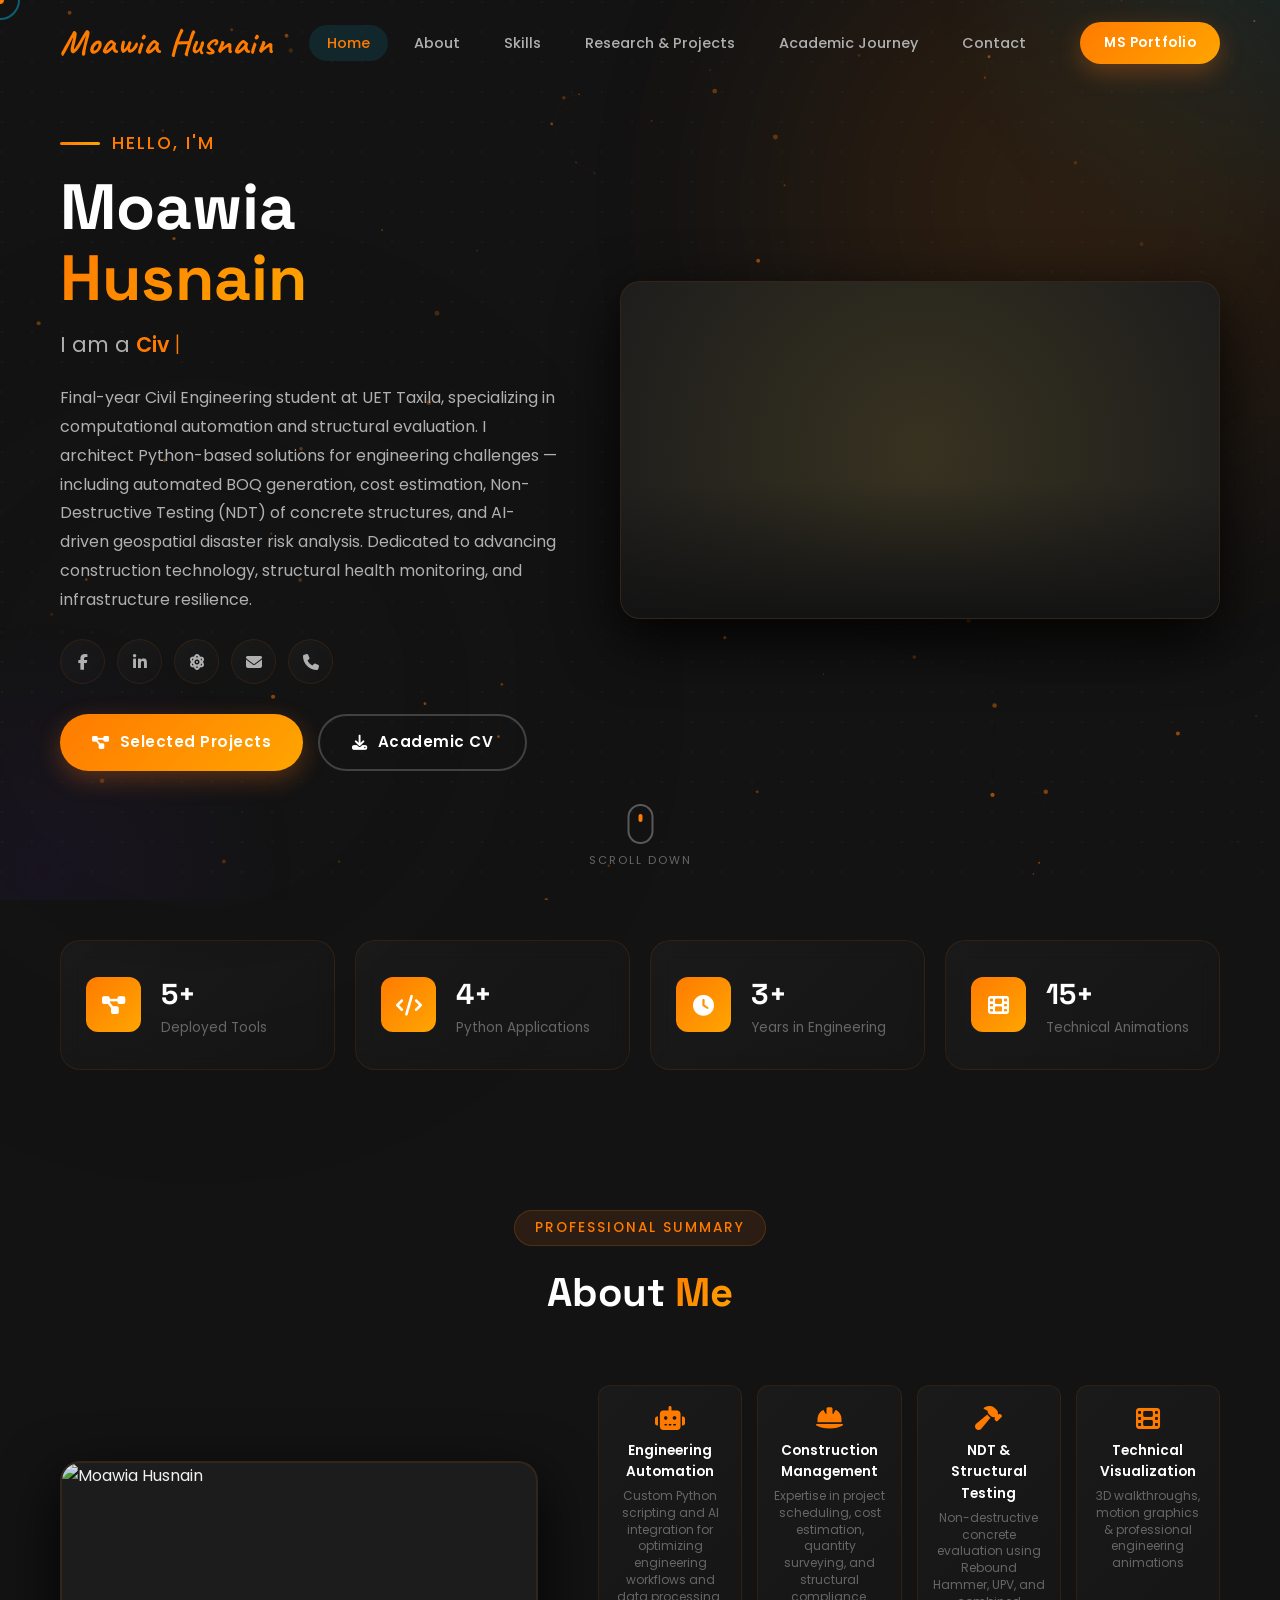
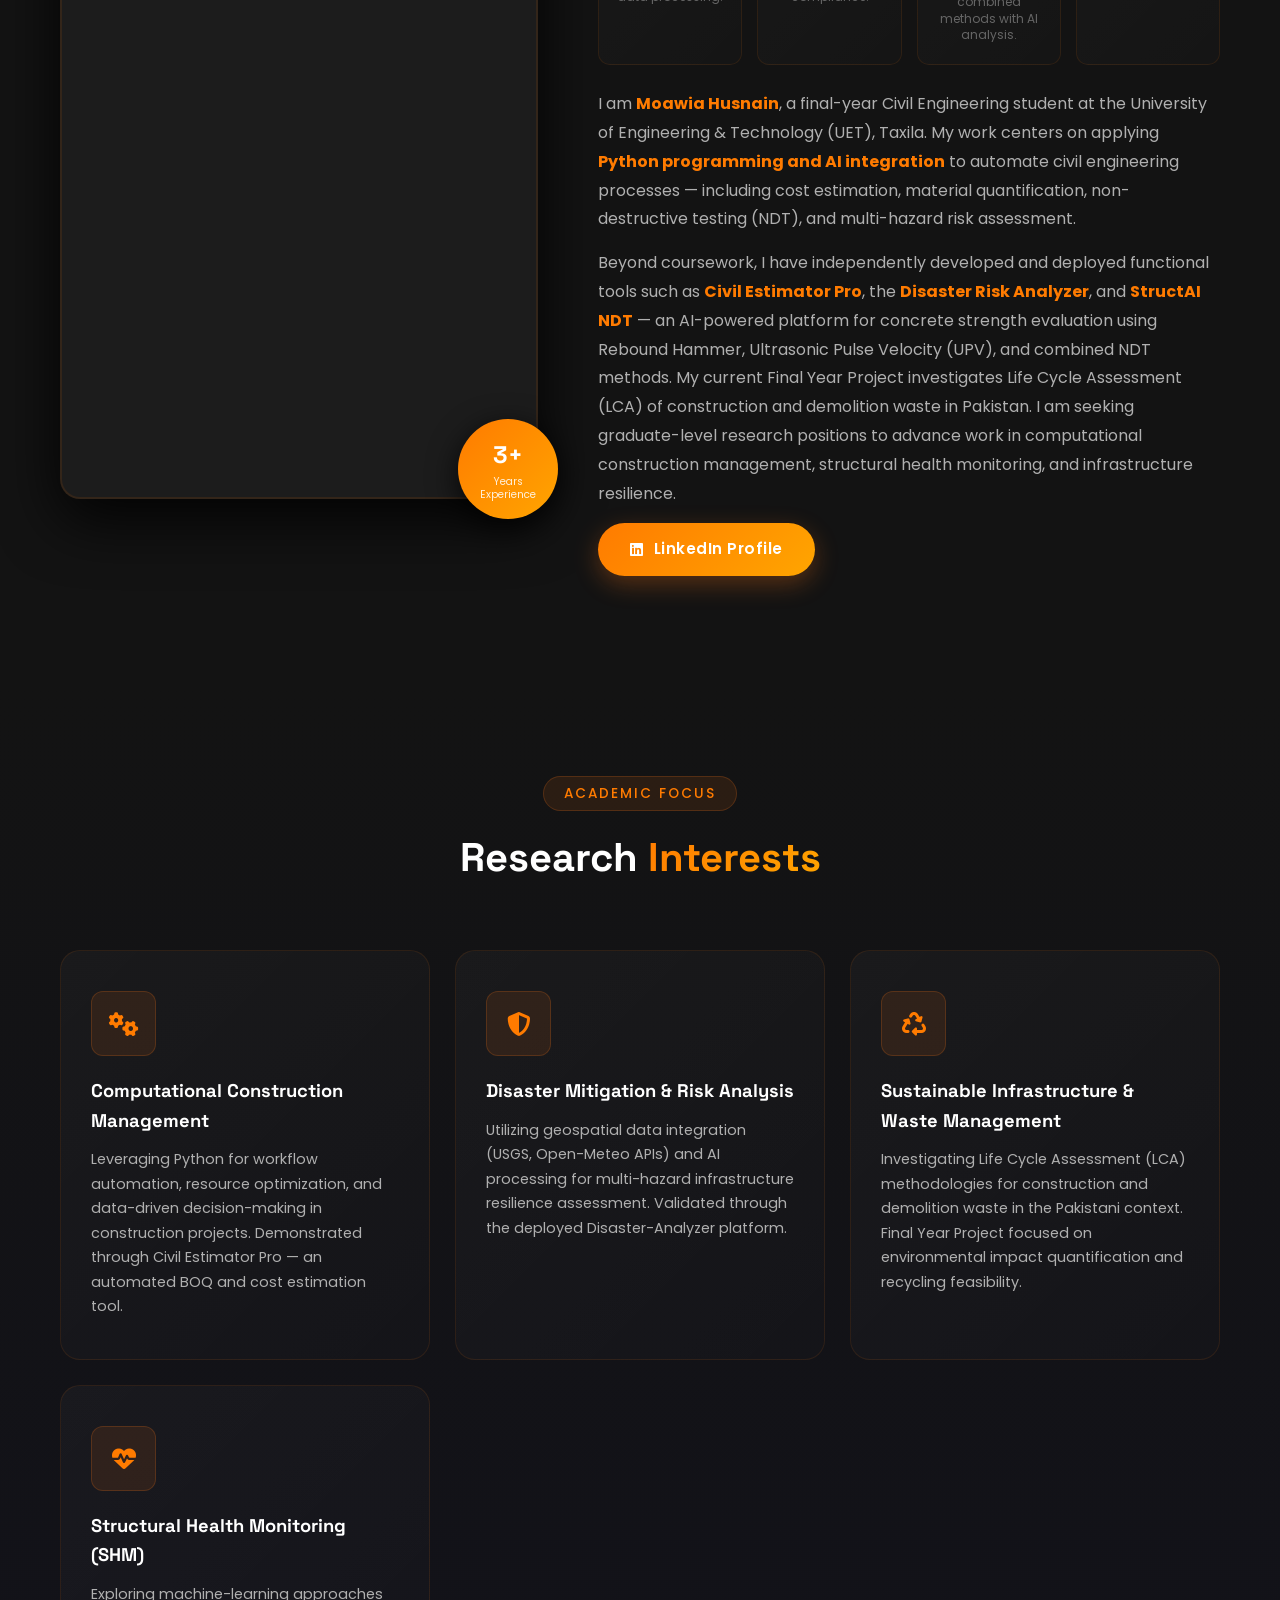
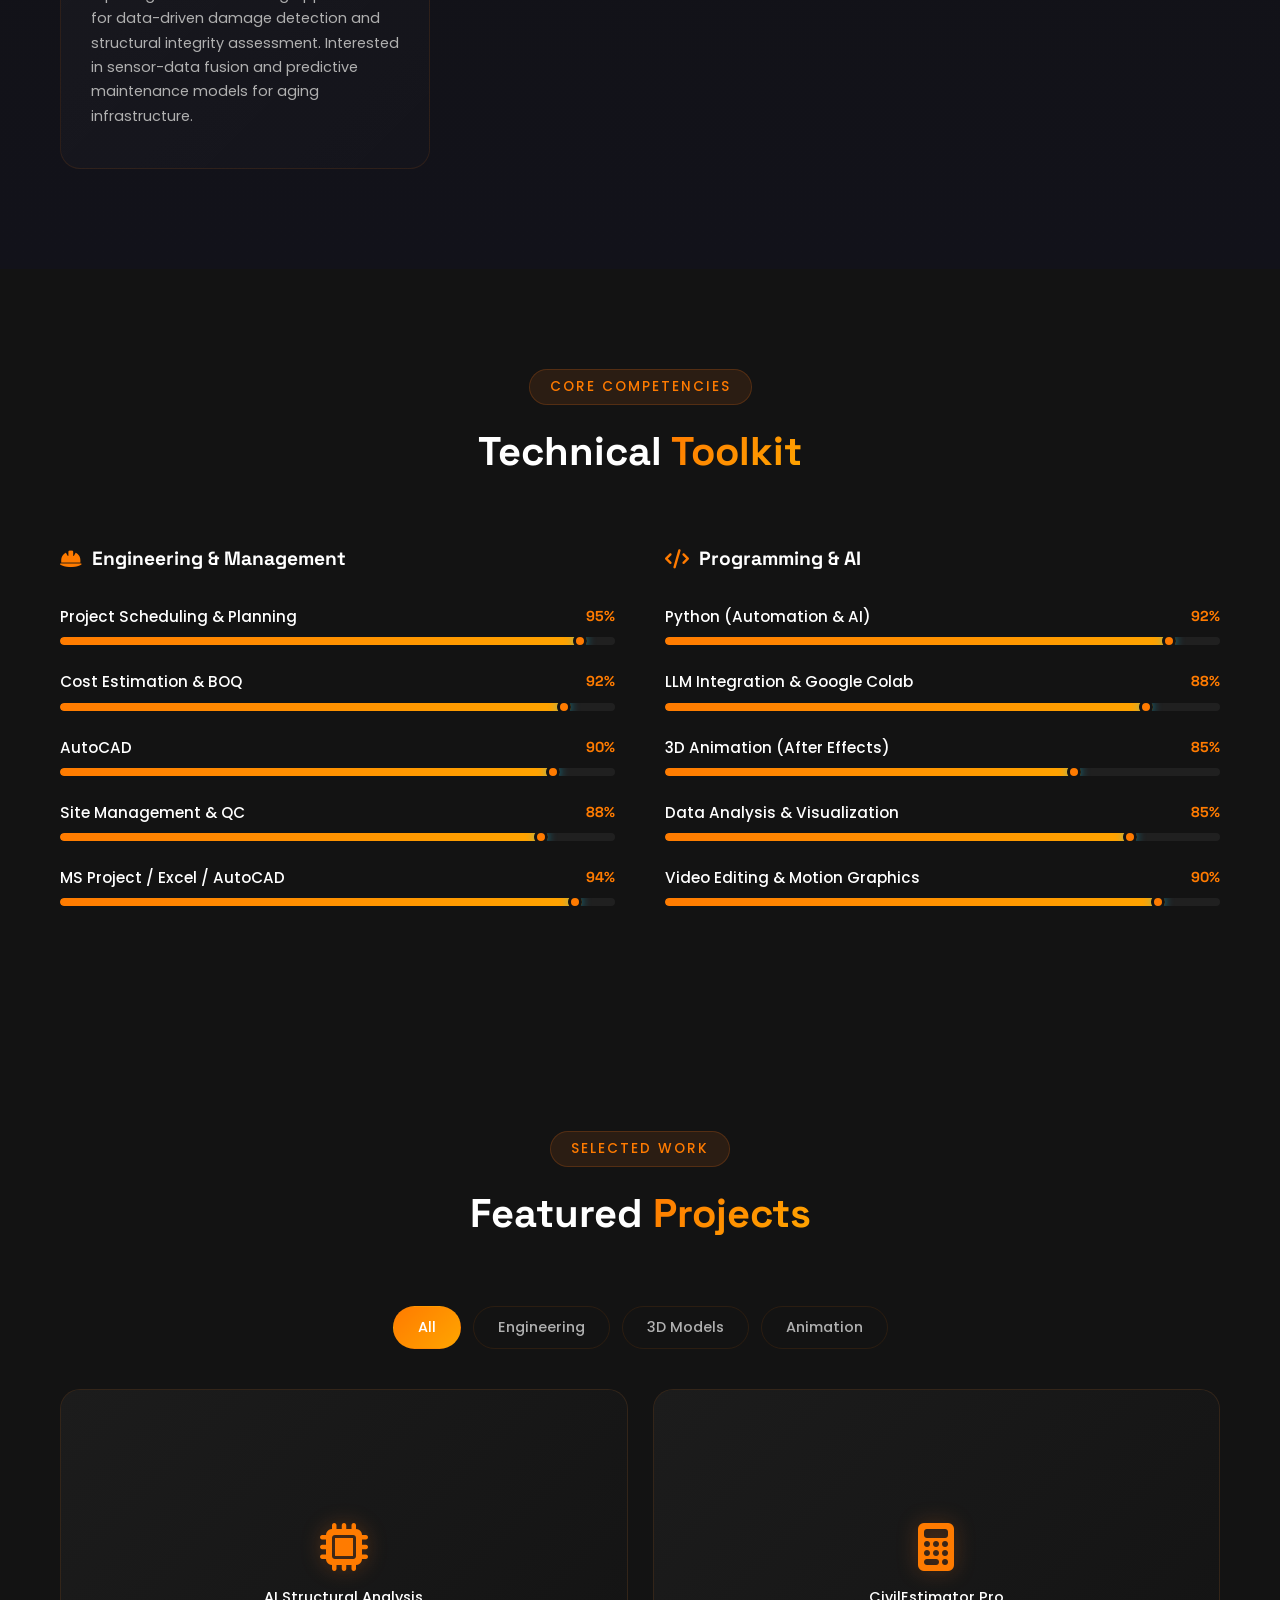
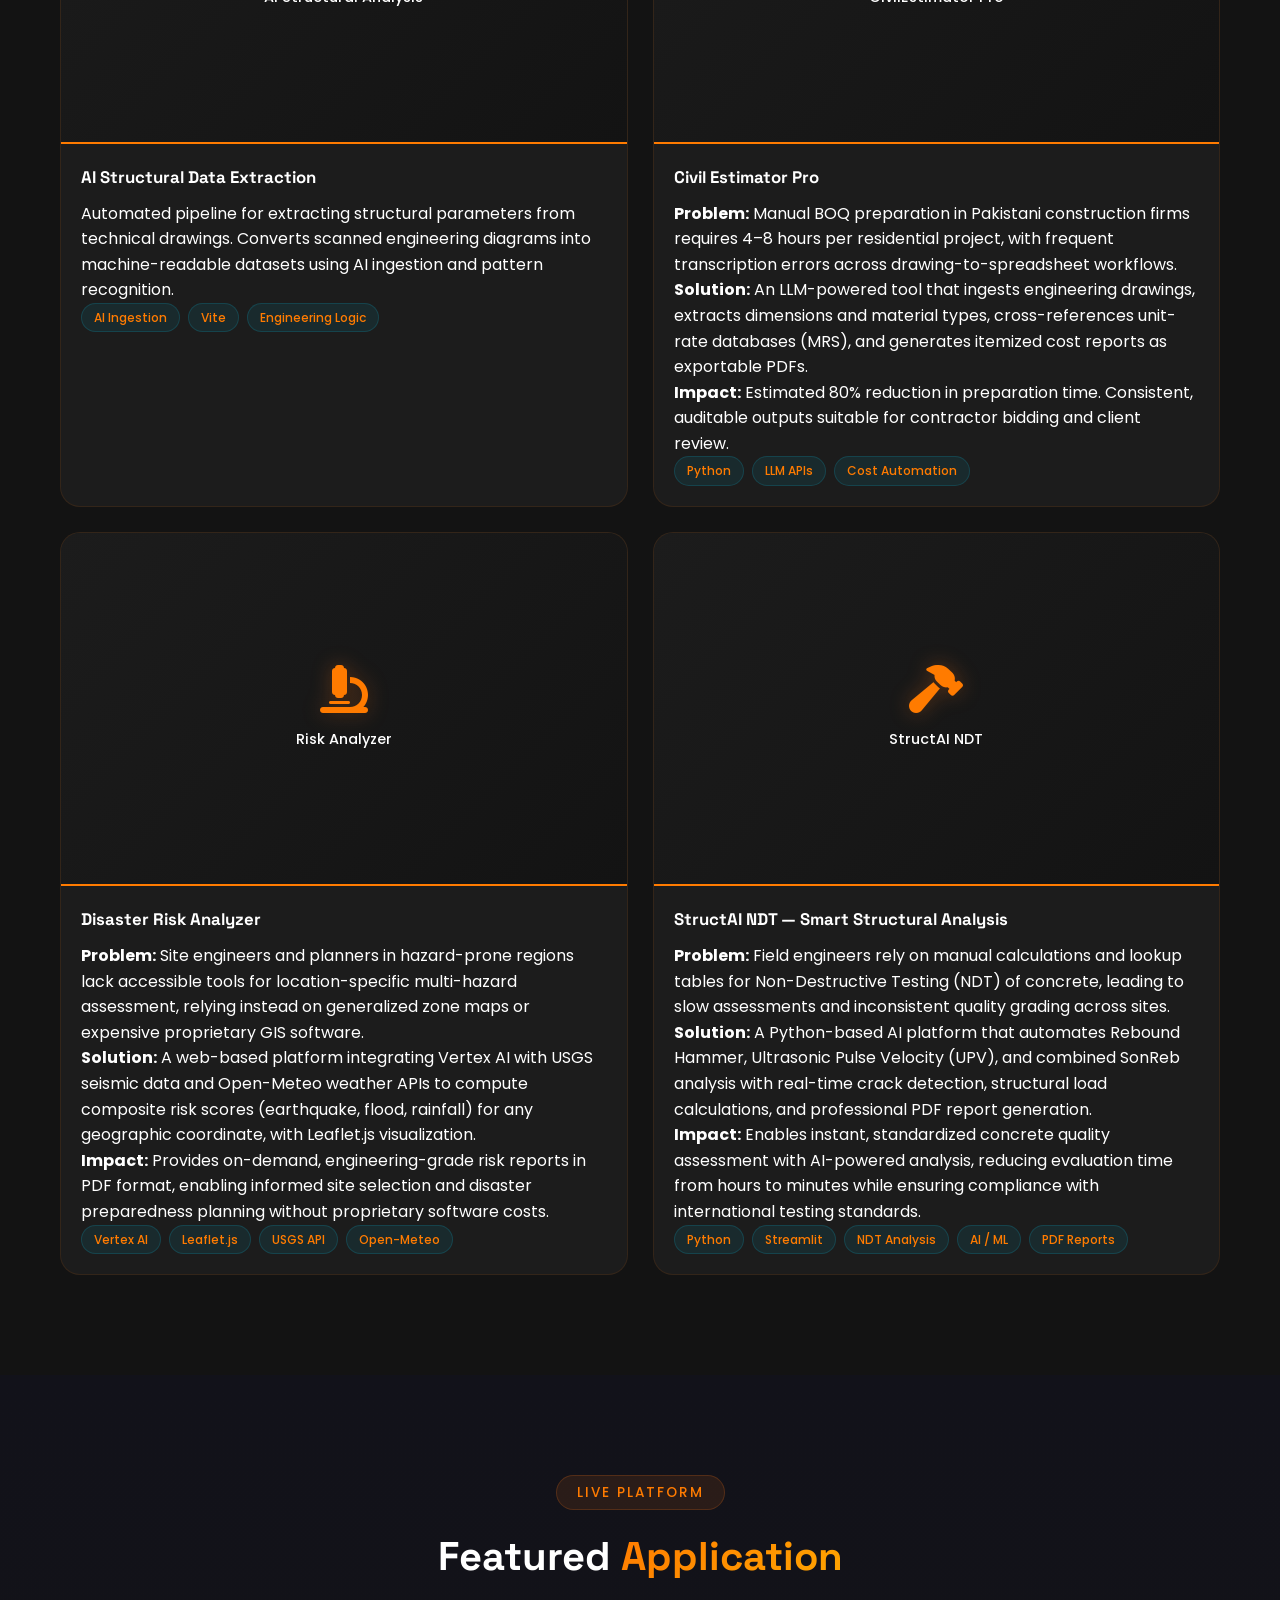
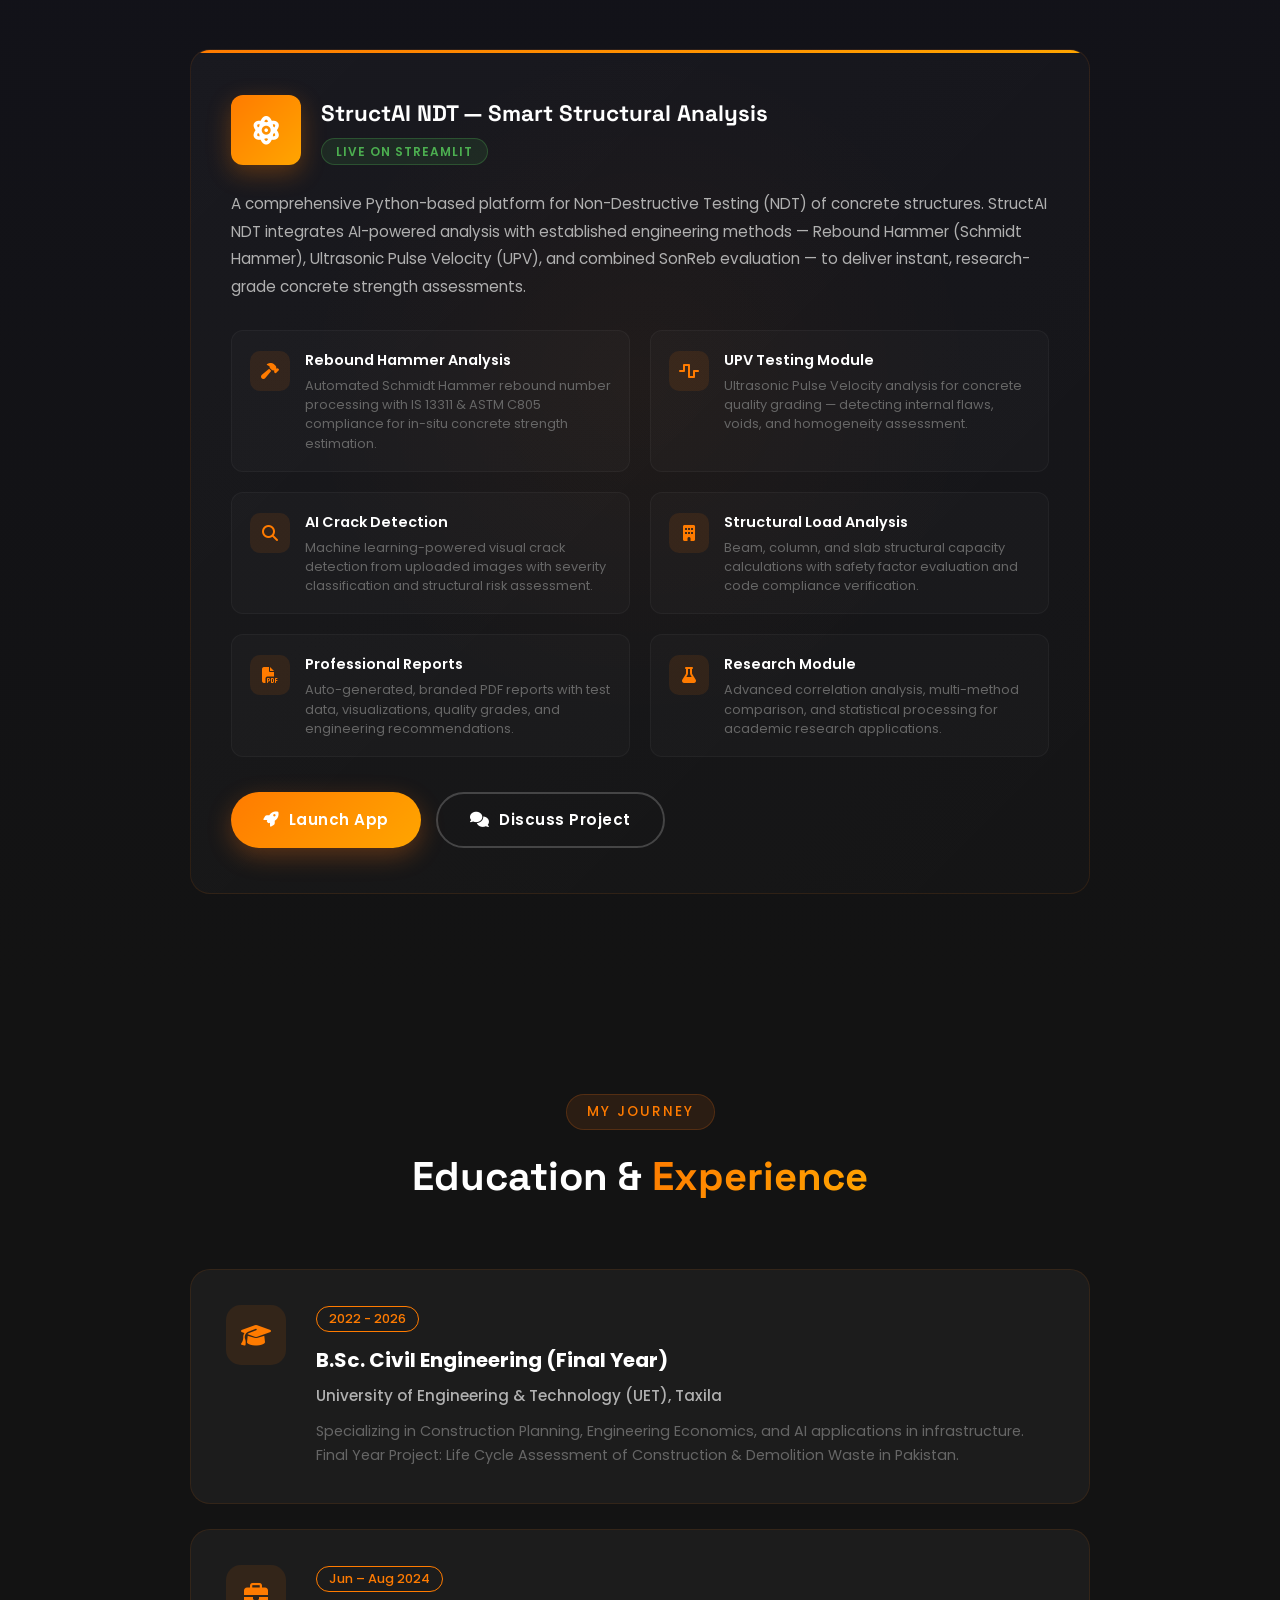
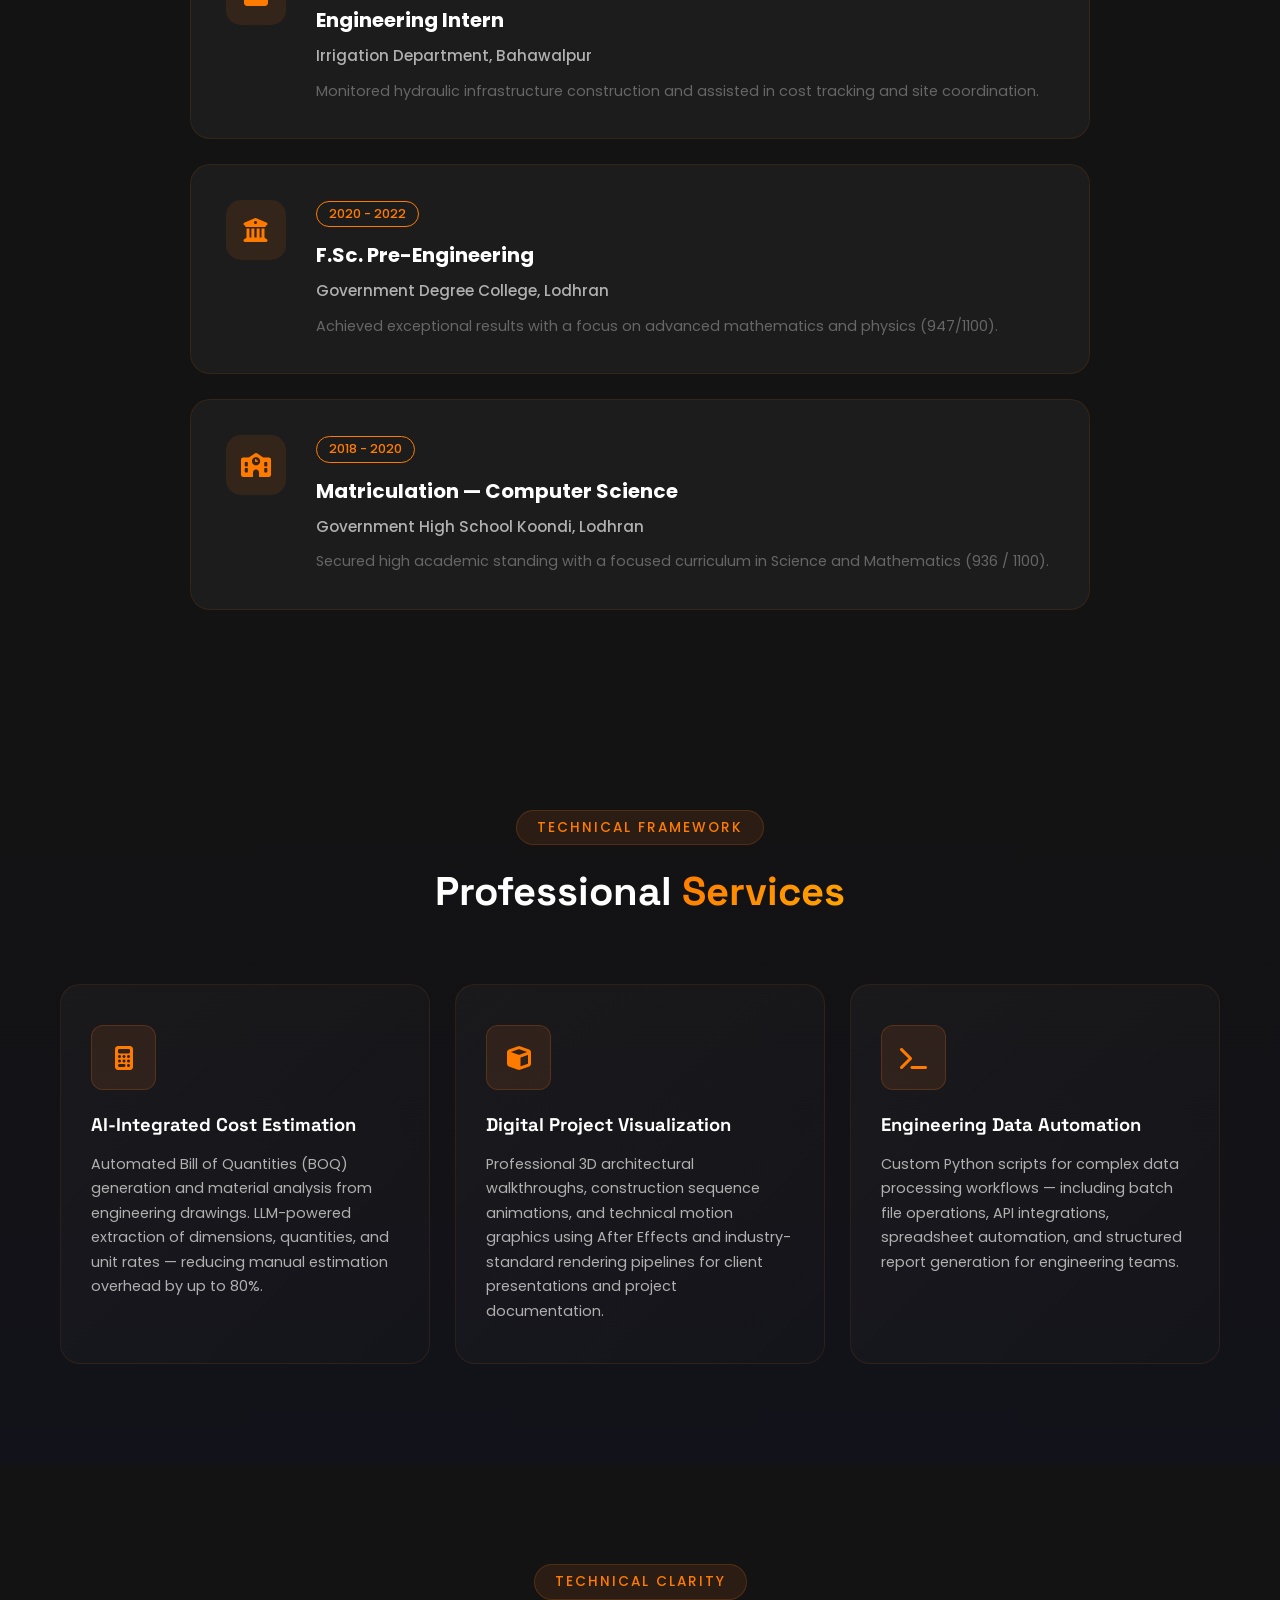
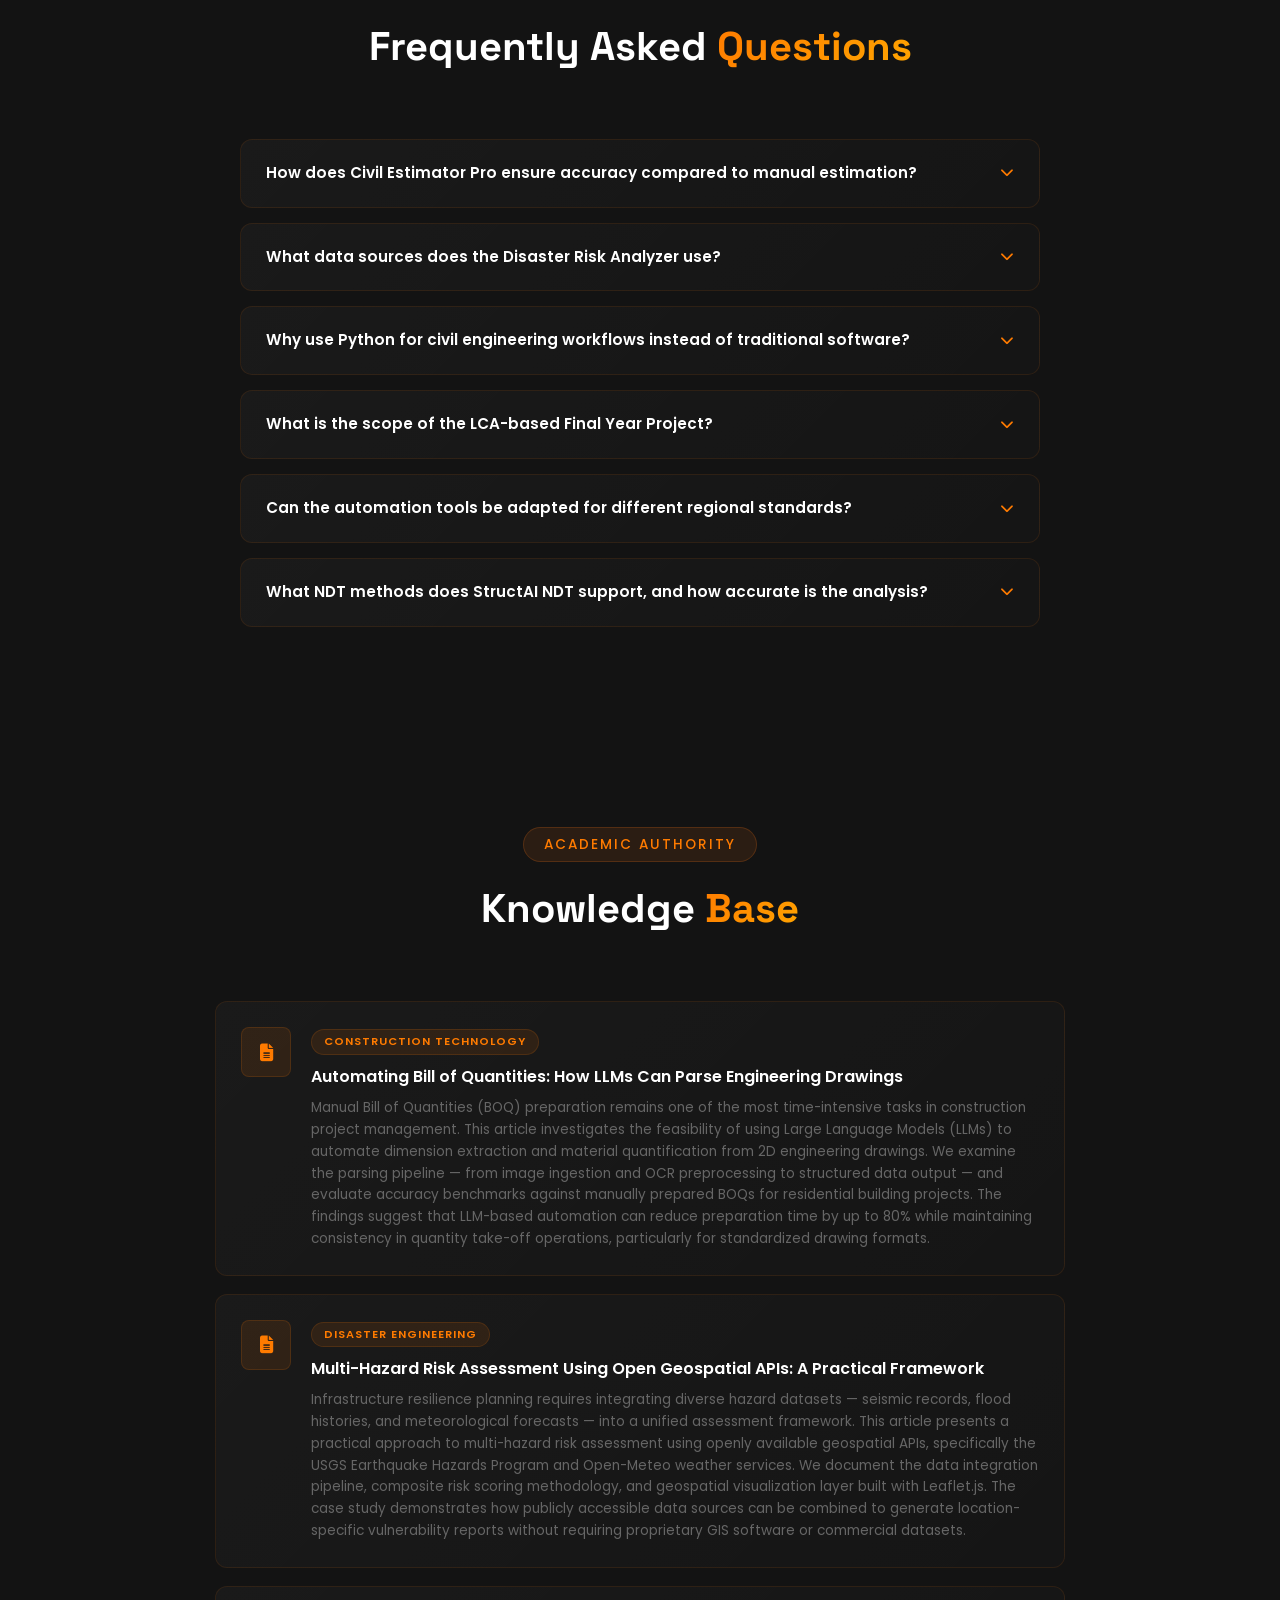
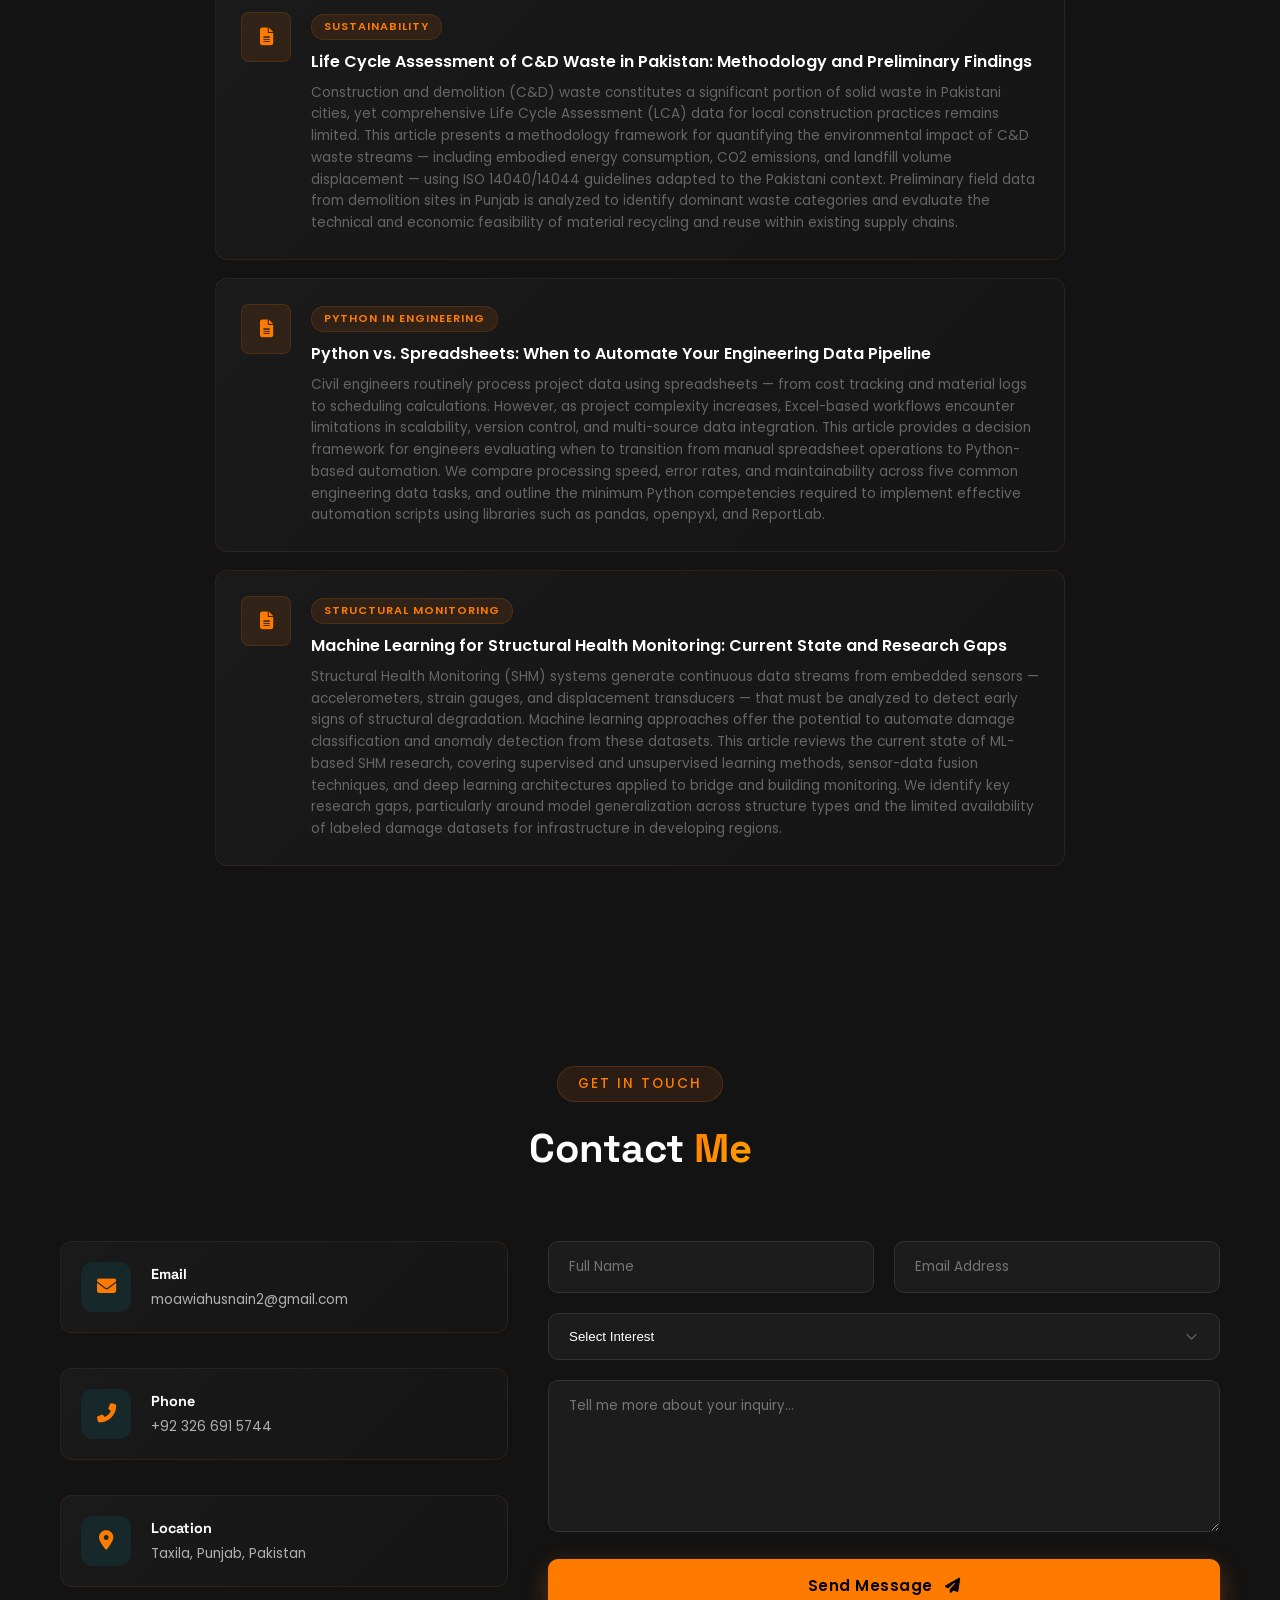
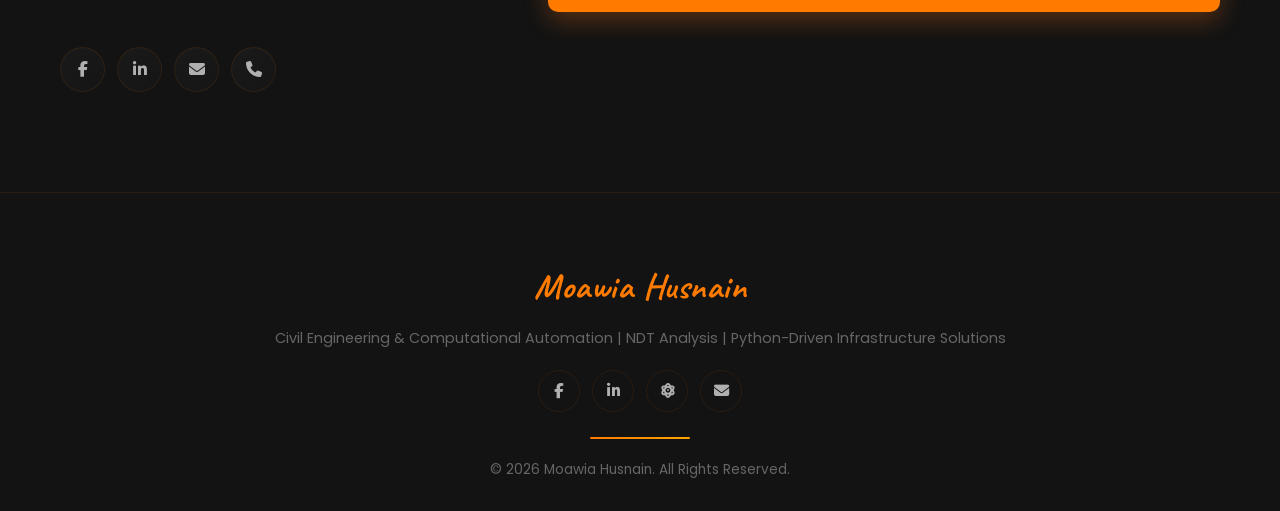
==== commit d63402f7: "Restore original portfolio website and add Civil Construction Suite privacy policy" ====
--- a/index.html
+++ b/index.html
@@ -3,71 +3,776 @@
 <head>
     <meta charset="UTF-8">
     <meta name="viewport" content="width=device-width, initial-scale=1.0">
-    <title>Privacy Policy - Civil Construction Suite</title>
-    <style>
-        body { font-family: -apple-system, BlinkMacSystemFont, 'Segoe UI', Roboto, Helvetica, Arial, sans-serif; line-height: 1.6; color: #202124; max-width: 800px; margin: 0 auto; padding: 24px; background-color: #f8f9fa; }
-        .container { background: #ffffff; padding: 36px; border-radius: 12px; box-shadow: 0 2px 10px rgba(0,0,0,0.05); }
-        h1 { color: #1a73e8; font-size: 28px; margin-bottom: 8px; border-bottom: 2px solid #e8eaed; padding-bottom: 12px; }
-        h2 { color: #202124; font-size: 20px; margin-top: 24px; }
-        p, li { font-size: 15px; color: #3c4043; }
-        ul { padding-left: 20px; }
-        .footer { margin-top: 36px; padding-top: 16px; border-top: 1px solid #e8eaed; font-size: 13px; color: #70757a; text-align: center; }
-        .highlight { background-color: #e8f0fe; padding: 12px 16px; border-left: 4px solid #1a73e8; border-radius: 4px; margin: 16px 0; }
-    </style>
+    <title>Moawia Husnain | Civil Engineering & Computational Automation</title>
+    <meta name="description" content="Moawia Husnain — Final-year Civil Engineering student at UET Taxila developing Python-based tools for NDT concrete testing, structural analysis, construction cost estimation, and disaster risk analysis.">
+    <meta name="keywords" content="Civil Engineering, Python Automation, NDT Testing, Non-Destructive Testing, Concrete Strength, Structural Analysis, Rebound Hammer, UPV Testing, Construction Management, Disaster Risk Analysis, Structural Health Monitoring, LCA, Moawia Husnain, UET Taxila">
+    <link rel="icon" type="image/svg+xml" href="data:image/svg+xml,<svg xmlns='http://www.w3.org/2000/svg' viewBox='0 0 100 100'><text y='.9em' font-size='90'>🏗️</text></svg>">
+    <link href="https://fonts.googleapis.com/css2?family=Poppins:wght@300;400;500;600;700;800&family=Caveat:wght@400;500;600;700&family=Space+Grotesk:wght@400;500;600;700&display=swap" rel="stylesheet">
+    <link rel="stylesheet" href="https://cdnjs.cloudflare.com/ajax/libs/font-awesome/6.5.1/css/all.min.css">
+    <link rel="stylesheet" href="style.css?v=1.0">
 </head>
 <body>
-    <div class="container">
-        <h1>Privacy Policy</h1>
-        <p><strong>App Name:</strong> Civil Construction Suite</p>
-        <p><strong>Package Name:</strong> com.moawiahusnain.civilconstructionsuite</p>
-        <p><strong>Developer:</strong> Engr. Moawia Husnain</p>
-        <p><strong>Effective Date:</strong> August 6, 2026</p>
-
-        <div class="highlight">
-            <p><strong>Summary:</strong> Civil Construction Suite is an ad-free, standalone civil engineering utility application. We do not collect, transmit, sell, or share any personal user data or device identifiers to external servers.</p>
+    <!-- Particle Canvas -->
+    <canvas id="particles-canvas"></canvas>
+
+    <!-- Custom Cursor -->
+    <div class="cursor-dot" id="cursor-dot"></div>
+    <div class="cursor-outline" id="cursor-outline"></div>
+
+
+    <!-- Navigation -->
+    <header class="header" id="header">
+        <nav class="nav container">
+            <a href="#home" class="nav-logo">
+                <span class="logo-name">Moawia Husnain</span>
+            </a>
+            <div class="nav-menu" id="nav-menu">
+                <ul class="nav-list">
+                    <li class="nav-item"><a href="#home" class="nav-link active">Home</a></li>
+                    <li class="nav-item"><a href="#about" class="nav-link">About</a></li>
+                    <li class="nav-item"><a href="#skills" class="nav-link">Skills</a></li>
+                    <li class="nav-item"><a href="#portfolio" class="nav-link">Research & Projects</a></li>
+                    <li class="nav-item"><a href="#education" class="nav-link">Academic Journey</a></li>
+                    <li class="nav-item"><a href="#contact" class="nav-link">Contact</a></li>
+                </ul>
+                <div class="nav-close" id="nav-close">
+                    <i class="fas fa-times"></i>
+                </div>
+            </div>
+            <div class="nav-actions">
+                <a href="#portfolio" class="btn btn-primary btn-sm nav-hire">MS Portfolio</a>
+                <div class="nav-toggle" id="nav-toggle">
+                    <i class="fas fa-bars"></i>
+                </div>
+            </div>
+        </nav>
+    </header>
+
+    <!-- Main Content -->
+    <main>
+        <!-- Hero Section -->
+        <section class="hero section" id="home">
+            <div class="hero-container container">
+                <div class="hero-content" data-aos="fade-right">
+                    <div class="hero-greeting">
+                        <span class="greeting-line"></span>
+                        <span class="greeting-text">Hello, I'm</span>
+                    </div>
+                    <h1 class="hero-name">Moawia<br><span class="name-accent">Husnain</span></h1>
+                    <div class="hero-titles">
+                        <span class="title-static">I am a </span>
+                        <span class="title-dynamic" id="typed-text"></span>
+                        <span class="typed-cursor">|</span>
+                    </div>
+                    <p class="hero-description">
+                        Final-year Civil Engineering student at UET Taxila, specializing in computational automation and structural evaluation. I architect Python-based solutions for engineering challenges — including automated BOQ generation, cost estimation, Non-Destructive Testing (NDT) of concrete structures, and AI-driven geospatial disaster risk analysis. Dedicated to advancing construction technology, structural health monitoring, and infrastructure resilience.
+                    </p>
+                    <div class="hero-socials">
+                        <a href="https://www.facebook.com/moawia.hussnain.58" class="social-link" aria-label="Facebook" target="_blank"><i class="fab fa-facebook-f"></i></a>
+                        <a href="https://www.linkedin.com/in/moawia-husnain-602788229" class="social-link" aria-label="LinkedIn" target="_blank"><i class="fab fa-linkedin-in"></i></a>
+                        <a href="https://ndt-by-moawiahusnain.streamlit.app/" class="social-link" aria-label="StructAI NDT App" target="_blank" title="StructAI NDT Platform"><i class="fas fa-atom"></i></a>
+                        <a href="mailto:moawiahusnain2@gmail.com" class="social-link" aria-label="Email"><i class="fas fa-envelope"></i></a>
+                        <a href="tel:+923266915744" class="social-link" aria-label="Phone"><i class="fas fa-phone"></i></a>
+                    </div>
+                    <div class="hero-buttons">
+                        <a href="#portfolio" class="btn btn-primary">
+                            <i class="fas fa-project-diagram"></i> Selected Projects
+                        </a>
+                        <a href="#" class="btn btn-outline" id="download-cv" onclick="alert('CV not uploaded yet!'); return false;">
+                            <i class="fas fa-download"></i> Academic CV
+                        </a>
+                    </div>
+                </div>
+                <div class="hero-visual" data-aos="fade-left">
+                    <div class="hero-video-container">
+                        <div class="video-glow"></div>
+                        <video src="Engineer_at_desk_202604191716.mp4" class="hero-video-asset" autoplay loop muted playsinline></video>
+                        <div class="video-overlay"></div>
+                    </div>
+                </div>
+            </div>
+            <div class="scroll-indicator">
+                <div class="mouse">
+                    <div class="wheel"></div>
+                </div>
+                <span>Scroll Down</span>
+            </div>
+        </section>
+
+        <!-- Stats Section -->
+        <section class="stats section-sm">
+            <div class="container">
+                <div class="stats-grid">
+                    <div class="stat-card" data-count="5">
+                        <div class="stat-icon"><i class="fas fa-project-diagram"></i></div>
+                        <div class="stat-info">
+                            <h3 class="stat-number"><span class="counter">0</span>+</h3>
+                            <p class="stat-label">Deployed Tools</p>
+                        </div>
+                    </div>
+                    <div class="stat-card" data-count="4">
+                        <div class="stat-icon"><i class="fas fa-code"></i></div>
+                        <div class="stat-info">
+                            <h3 class="stat-number"><span class="counter">0</span>+</h3>
+                            <p class="stat-label">Python Applications</p>
+                        </div>
+                    </div>
+                    <div class="stat-card" data-count="3">
+                        <div class="stat-icon"><i class="fas fa-clock"></i></div>
+                        <div class="stat-info">
+                            <h3 class="stat-number"><span class="counter">0</span>+</h3>
+                            <p class="stat-label">Years in Engineering</p>
+                        </div>
+                    </div>
+                    <div class="stat-card" data-count="15">
+                        <div class="stat-icon"><i class="fas fa-film"></i></div>
+                        <div class="stat-info">
+                            <h3 class="stat-number"><span class="counter">0</span>+</h3>
+                            <p class="stat-label">Technical Animations</p>
+                        </div>
+                    </div>
+                </div>
+            </div>
+        </section>
+
+        <!-- About Section -->
+        <section class="about section" id="about">
+            <div class="container">
+                <div class="section-header">
+                    <span class="section-subtitle">Professional Summary</span>
+                    <h2 class="section-title">About <span class="text-gradient">Me</span></h2>
+                </div>
+                <div class="about-grid">
+                    <div class="about-image-col" data-aos="fade-right">
+                        <div class="about-image-wrapper">
+                            <div class="about-image-card">
+                                <img src="my image.jpeg" alt="Moawia Husnain" class="about-img">
+                            </div>
+                            <div class="experience-badge">
+                                <span class="badge-number">3+</span>
+                                <span class="badge-text">Years<br>Experience</span>
+                            </div>
+                        </div>
+                    </div>
+                    <div class="about-content-col" data-aos="fade-left">
+                        <div class="about-cards">
+                            <div class="about-mini-card">
+                                <i class="fas fa-robot"></i>
+                                <h4>Engineering Automation</h4>
+                                <p>Custom Python scripting and AI integration for optimizing engineering workflows and data processing.</p>
+                            </div>
+                            <div class="about-mini-card">
+                                <i class="fas fa-hard-hat"></i>
+                                <h4>Construction Management</h4>
+                                <p>Expertise in project scheduling, cost estimation, quantity surveying, and structural compliance.</p>
+                            </div>
+                            <div class="about-mini-card">
+                                <i class="fas fa-hammer"></i>
+                                <h4>NDT & Structural Testing</h4>
+                                <p>Non-destructive concrete evaluation using Rebound Hammer, UPV, and combined methods with AI analysis.</p>
+                            </div>
+                            <div class="about-mini-card">
+                                <i class="fas fa-film"></i>
+                                <h4>Technical Visualization</h4>
+                                <p>3D walkthroughs, motion graphics & professional engineering animations</p>
+                            </div>
+                        </div>
+                        <p class="about-description">
+                            I am <strong>Moawia Husnain</strong>, a final-year Civil Engineering student at the University of Engineering & Technology (UET), Taxila. My work centers on applying <strong>Python programming and AI integration</strong> to automate civil engineering processes — including cost estimation, material quantification, non-destructive testing (NDT), and multi-hazard risk assessment.
+                        </p>
+                        <p class="about-description">
+                            Beyond coursework, I have independently developed and deployed functional tools such as <strong>Civil Estimator Pro</strong>, the <strong>Disaster Risk Analyzer</strong>, and <strong>StructAI NDT</strong> — an AI-powered platform for concrete strength evaluation using Rebound Hammer, Ultrasonic Pulse Velocity (UPV), and combined NDT methods. My current Final Year Project investigates Life Cycle Assessment (LCA) of construction and demolition waste in Pakistan. I am seeking graduate-level research positions to advance work in computational construction management, structural health monitoring, and infrastructure resilience.
+                        </p>
+                        <a href="https://www.linkedin.com/in/moawia-husnain-602788229" class="btn btn-primary" target="_blank">
+                            <i class="fab fa-linkedin"></i> LinkedIn Profile
+                        </a>
+                    </div>
+                </div>
+            </div>
+        </section>
+
+        <!-- Research Interests Section -->
+        <section class="services section" id="services">
+            <div class="container">
+                <div class="section-header">
+                    <span class="section-subtitle">Academic Focus</span>
+                    <h2 class="section-title">Research <span class="text-gradient">Interests</span></h2>
+                </div>
+                <div class="services-grid">
+                    <div class="service-card" data-aos="fade-up" data-aos-delay="0">
+                        <div class="service-icon">
+                            <i class="fas fa-cogs"></i>
+                        </div>
+                        <h3 class="service-title">Computational Construction Management</h3>
+                        <p class="service-desc">Leveraging Python for workflow automation, resource optimization, and data-driven decision-making in construction projects. Demonstrated through Civil Estimator Pro — an automated BOQ and cost estimation tool.</p>
+                        <div class="service-hover-line"></div>
+                    </div>
+                    <div class="service-card" data-aos="fade-up" data-aos-delay="100">
+                        <div class="service-icon">
+                            <i class="fas fa-shield-alt"></i>
+                        </div>
+                        <h3 class="service-title">Disaster Mitigation & Risk Analysis</h3>
+                        <p class="service-desc">Utilizing geospatial data integration (USGS, Open-Meteo APIs) and AI processing for multi-hazard infrastructure resilience assessment. Validated through the deployed Disaster-Analyzer platform.</p>
+                        <div class="service-hover-line"></div>
+                    </div>
+                    <div class="service-card" data-aos="fade-up" data-aos-delay="200">
+                        <div class="service-icon">
+                            <i class="fas fa-recycle"></i>
+                        </div>
+                        <h3 class="service-title">Sustainable Infrastructure & Waste Management</h3>
+                        <p class="service-desc">Investigating Life Cycle Assessment (LCA) methodologies for construction and demolition waste in the Pakistani context. Final Year Project focused on environmental impact quantification and recycling feasibility.</p>
+                        <div class="service-hover-line"></div>
+                    </div>
+                    <div class="service-card" data-aos="fade-up" data-aos-delay="300">
+                        <div class="service-icon">
+                            <i class="fas fa-heartbeat"></i>
+                        </div>
+                        <h3 class="service-title">Structural Health Monitoring (SHM)</h3>
+                        <p class="service-desc">Exploring machine-learning approaches for data-driven damage detection and structural integrity assessment. Interested in sensor-data fusion and predictive maintenance models for aging infrastructure.</p>
+                        <div class="service-hover-line"></div>
+                    </div>
+                </div>
+            </div>
+        </section>
+
+        <!-- Skills Section -->
+        <section class="skills section" id="skills">
+            <div class="container">
+                <div class="section-header">
+                    <span class="section-subtitle">Core Competencies</span>
+                    <h2 class="section-title">Technical <span class="text-gradient">Toolkit</span></h2>
+                </div>
+                <div class="skills-container">
+                    <div class="skills-col" data-aos="fade-right">
+                        <h3 class="skills-col-title"><i class="fas fa-hard-hat"></i> Engineering & Management</h3>
+                        <div class="skill-item">
+                            <div class="skill-header"><span class="skill-name">Project Scheduling & Planning</span><span class="skill-percent">95%</span></div>
+                            <div class="skill-bar"><div class="skill-progress" data-width="95"></div></div>
+                        </div>
+                        <div class="skill-item">
+                            <div class="skill-header"><span class="skill-name">Cost Estimation & BOQ</span><span class="skill-percent">92%</span></div>
+                            <div class="skill-bar"><div class="skill-progress" data-width="92"></div></div>
+                        </div>
+                        <div class="skill-item">
+                            <div class="skill-header"><span class="skill-name">AutoCAD</span><span class="skill-percent">90%</span></div>
+                            <div class="skill-bar"><div class="skill-progress" data-width="90"></div></div>
+                        </div>
+                        <div class="skill-item">
+                            <div class="skill-header"><span class="skill-name">Site Management & QC</span><span class="skill-percent">88%</span></div>
+                            <div class="skill-bar"><div class="skill-progress" data-width="88"></div></div>
+                        </div>
+                        <div class="skill-item">
+                            <div class="skill-header"><span class="skill-name">MS Project / Excel / AutoCAD</span><span class="skill-percent">94%</span></div>
+                            <div class="skill-bar"><div class="skill-progress" data-width="94"></div></div>
+                        </div>
+                    </div>
+                    <div class="skills-col" data-aos="fade-left">
+                        <h3 class="skills-col-title"><i class="fas fa-code"></i> Programming & AI</h3>
+                        <div class="skill-item">
+                            <div class="skill-header"><span class="skill-name">Python (Automation & AI)</span><span class="skill-percent">92%</span></div>
+                            <div class="skill-bar"><div class="skill-progress" data-width="92"></div></div>
+                        </div>
+                        <div class="skill-item">
+                            <div class="skill-header"><span class="skill-name">LLM Integration & Google Colab</span><span class="skill-percent">88%</span></div>
+                            <div class="skill-bar"><div class="skill-progress" data-width="88"></div></div>
+                        </div>
+                        <div class="skill-item">
+                            <div class="skill-header"><span class="skill-name">3D Animation (After Effects)</span><span class="skill-percent">85%</span></div>
+                            <div class="skill-bar"><div class="skill-progress" data-width="75"></div></div>
+                        </div>
+                        <div class="skill-item">
+                            <div class="skill-header"><span class="skill-name">Data Analysis & Visualization</span><span class="skill-percent">85%</span></div>
+                            <div class="skill-bar"><div class="skill-progress" data-width="85"></div></div>
+                        </div>
+                        <div class="skill-item">
+                            <div class="skill-header"><span class="skill-name">Video Editing & Motion Graphics</span><span class="skill-percent">90%</span></div>
+                            <div class="skill-bar"><div class="skill-progress" data-width="90"></div></div>
+                        </div>
+                    </div>
+                </div>
+            </div>
+        </section>
+
+        <!-- Portfolio Section -->
+        <section class="portfolio section" id="portfolio">
+            <div class="container">
+                <div class="section-header">
+                    <span class="section-subtitle">Selected Work</span>
+                    <h2 class="section-title">Featured <span class="text-gradient">Projects</span></h2>
+                </div>
+                <div class="portfolio-filters">
+                    <button class="filter-btn active" data-filter="all">All</button>
+                    <button class="filter-btn" data-filter="engineering">Engineering</button>
+                    <button class="filter-btn" data-filter="3d">3D Models</button>
+                    <button class="filter-btn" data-filter="animation">Animation</button>
+                </div>
+                <div class="portfolio-grid" id="portfolio-grid">
+                    <div class="portfolio-card" data-category="engineering" data-aos="fade-up">
+                        <div class="portfolio-image">
+                            <div class="portfolio-placeholder">
+                                <i class="fas fa-microchip"></i>
+                                <span>AI Structural Analysis</span>
+                            </div>
+                            <div class="portfolio-overlay">
+                                <div class="portfolio-actions">
+                                    <a href="https://structure-app-three.vercel.app/" target="_blank" class="portfolio-action-btn"><i class="fas fa-external-link-alt"></i></a>
+                                </div>
+                            </div>
+                        </div>
+                        <div class="portfolio-info">
+                            <h3>AI Structural Data Extraction</h3>
+                            <p>Automated pipeline for extracting structural parameters from technical drawings. Converts scanned engineering diagrams into machine-readable datasets using AI ingestion and pattern recognition.</p>
+                            <div class="portfolio-tags">
+                                <span>AI Ingestion</span><span>Vite</span><span>Engineering Logic</span>
+                            </div>
+                        </div>
+                    </div>
+                    <div class="portfolio-card" data-category="engineering" data-aos="fade-up" data-aos-delay="100">
+                        <div class="portfolio-image">
+                            <div class="portfolio-placeholder">
+                                <i class="fas fa-calculator"></i>
+                                <span>CivilEstimator Pro</span>
+                            </div>
+                            <div class="portfolio-overlay">
+                                <div class="portfolio-actions">
+                                    <a href="https://civil-estimator-pro.vercel.app/" target="_blank" class="portfolio-action-btn"><i class="fas fa-external-link-alt"></i></a>
+                                </div>
+                            </div>
+                        </div>
+                        <div class="portfolio-info">
+                            <h3>Civil Estimator Pro</h3>
+                            <p><strong>Problem:</strong> Manual BOQ preparation in Pakistani construction firms requires 4–8 hours per residential project, with frequent transcription errors across drawing-to-spreadsheet workflows.<br>
+                            <strong>Solution:</strong> An LLM-powered tool that ingests engineering drawings, extracts dimensions and material types, cross-references unit-rate databases (MRS), and generates itemized cost reports as exportable PDFs.<br>
+                            <strong>Impact:</strong> Estimated 80% reduction in preparation time. Consistent, auditable outputs suitable for contractor bidding and client review.</p>
+                            <div class="portfolio-tags">
+                                <span>Python</span><span>LLM APIs</span><span>Cost Automation</span>
+                            </div>
+                        </div>
+                    </div>
+                    <div class="portfolio-card" data-category="engineering" data-aos="fade-up" data-aos-delay="200">
+                        <div class="portfolio-image">
+                            <div class="portfolio-placeholder">
+                                <i class="fas fa-microscope"></i>
+                                <span>Risk Analyzer</span>
+                            </div>
+                            <div class="portfolio-overlay">
+                                <div class="portfolio-actions">
+                                    <a href="https://disaster-analyzer.vercel.app/" target="_blank" class="portfolio-action-btn"><i class="fas fa-external-link-alt"></i></a>
+                                </div>
+                            </div>
+                        </div>
+                        <div class="portfolio-info">
+                            <h3>Disaster Risk Analyzer</h3>
+                            <p><strong>Problem:</strong> Site engineers and planners in hazard-prone regions lack accessible tools for location-specific multi-hazard assessment, relying instead on generalized zone maps or expensive proprietary GIS software.<br>
+                            <strong>Solution:</strong> A web-based platform integrating Vertex AI with USGS seismic data and Open-Meteo weather APIs to compute composite risk scores (earthquake, flood, rainfall) for any geographic coordinate, with Leaflet.js visualization.<br>
+                            <strong>Impact:</strong> Provides on-demand, engineering-grade risk reports in PDF format, enabling informed site selection and disaster preparedness planning without proprietary software costs.</p>
+                            <div class="portfolio-tags">
+                                <span>Vertex AI</span><span>Leaflet.js</span><span>USGS API</span><span>Open-Meteo</span>
+                            </div>
+                        </div>
+                    </div>
+                    <div class="portfolio-card" data-category="engineering" data-aos="fade-up" data-aos-delay="300">
+                        <div class="portfolio-image">
+                            <div class="portfolio-placeholder">
+                                <i class="fas fa-hammer"></i>
+                                <span>StructAI NDT</span>
+                            </div>
+                            <div class="portfolio-overlay">
+                                <div class="portfolio-actions">
+                                    <a href="https://ndt-by-moawiahusnain.streamlit.app/" target="_blank" class="portfolio-action-btn"><i class="fas fa-external-link-alt"></i></a>
+                                </div>
+                            </div>
+                        </div>
+                        <div class="portfolio-info">
+                            <h3>StructAI NDT — Smart Structural Analysis</h3>
+                            <p><strong>Problem:</strong> Field engineers rely on manual calculations and lookup tables for Non-Destructive Testing (NDT) of concrete, leading to slow assessments and inconsistent quality grading across sites.<br>
+                            <strong>Solution:</strong> A Python-based AI platform that automates Rebound Hammer, Ultrasonic Pulse Velocity (UPV), and combined SonReb analysis with real-time crack detection, structural load calculations, and professional PDF report generation.<br>
+                            <strong>Impact:</strong> Enables instant, standardized concrete quality assessment with AI-powered analysis, reducing evaluation time from hours to minutes while ensuring compliance with international testing standards.</p>
+                            <div class="portfolio-tags">
+                                <span>Python</span><span>Streamlit</span><span>NDT Analysis</span><span>AI / ML</span><span>PDF Reports</span>
+                            </div>
+                        </div>
+                    </div>
+                </div>
+            </div>
+        </section>
+
+        <!-- Featured App Showcase -->
+        <section class="app-showcase section" id="ndt-app">
+            <div class="container">
+                <div class="section-header">
+                    <span class="section-subtitle">Live Platform</span>
+                    <h2 class="section-title">Featured <span class="text-gradient">Application</span></h2>
+                </div>
+                <div class="showcase-wrapper" data-aos="fade-up">
+                    <div class="showcase-card">
+                        <div class="showcase-header">
+                            <div class="showcase-icon-wrap">
+                                <i class="fas fa-atom"></i>
+                            </div>
+                            <div class="showcase-title-area">
+                                <h3>StructAI NDT — Smart Structural Analysis</h3>
+                                <span class="showcase-badge">Live on Streamlit</span>
+                            </div>
+                        </div>
+                        <p class="showcase-desc">
+                            A comprehensive Python-based platform for Non-Destructive Testing (NDT) of concrete structures. StructAI NDT integrates AI-powered analysis with established engineering methods — Rebound Hammer (Schmidt Hammer), Ultrasonic Pulse Velocity (UPV), and combined SonReb evaluation — to deliver instant, research-grade concrete strength assessments.
+                        </p>
+                        <div class="showcase-features">
+                            <div class="showcase-feature">
+                                <i class="fas fa-hammer"></i>
+                                <div>
+                                    <h4>Rebound Hammer Analysis</h4>
+                                    <p>Automated Schmidt Hammer rebound number processing with IS 13311 & ASTM C805 compliance for in-situ concrete strength estimation.</p>
+                                </div>
+                            </div>
+                            <div class="showcase-feature">
+                                <i class="fas fa-wave-square"></i>
+                                <div>
+                                    <h4>UPV Testing Module</h4>
+                                    <p>Ultrasonic Pulse Velocity analysis for concrete quality grading — detecting internal flaws, voids, and homogeneity assessment.</p>
+                                </div>
+                            </div>
+                            <div class="showcase-feature">
+                                <i class="fas fa-search"></i>
+                                <div>
+                                    <h4>AI Crack Detection</h4>
+                                    <p>Machine learning-powered visual crack detection from uploaded images with severity classification and structural risk assessment.</p>
+                                </div>
+                            </div>
+                            <div class="showcase-feature">
+                                <i class="fas fa-building"></i>
+                                <div>
+                                    <h4>Structural Load Analysis</h4>
+                                    <p>Beam, column, and slab structural capacity calculations with safety factor evaluation and code compliance verification.</p>
+                                </div>
+                            </div>
+                            <div class="showcase-feature">
+                                <i class="fas fa-file-pdf"></i>
+                                <div>
+                                    <h4>Professional Reports</h4>
+                                    <p>Auto-generated, branded PDF reports with test data, visualizations, quality grades, and engineering recommendations.</p>
+                                </div>
+                            </div>
+                            <div class="showcase-feature">
+                                <i class="fas fa-flask"></i>
+                                <div>
+                                    <h4>Research Module</h4>
+                                    <p>Advanced correlation analysis, multi-method comparison, and statistical processing for academic research applications.</p>
+                                </div>
+                            </div>
+                        </div>
+                        <div class="showcase-actions">
+                            <a href="https://ndt-by-moawiahusnain.streamlit.app/" target="_blank" class="btn btn-primary">
+                                <i class="fas fa-rocket"></i> Launch App
+                            </a>
+                            <a href="#contact" class="btn btn-outline">
+                                <i class="fas fa-comments"></i> Discuss Project
+                            </a>
+                        </div>
+                    </div>
+                </div>
+            </div>
+        </section>
+
+        <!-- Education Section -->
+        <section class="education section" id="education">
+            <div class="container">
+                <div class="section-header">
+                    <span class="section-subtitle">My Journey</span>
+                    <h2 class="section-title">Education & <span class="text-gradient">Experience</span></h2>
+                </div>
+                <div class="education-grid">
+                    <div class="education-card" data-aos="fade-up">
+                        <div class="edu-icon"><i class="fas fa-graduation-cap"></i></div>
+                        <div class="edu-details">
+                            <span class="edu-badge">2022 - 2026</span>
+                            <h3 class="edu-title">B.Sc. Civil Engineering (Final Year)</h3>
+                            <p class="edu-institution">University of Engineering & Technology (UET), Taxila</p>
+                            <p class="edu-desc">Specializing in Construction Planning, Engineering Economics, and AI applications in infrastructure. Final Year Project: Life Cycle Assessment of Construction & Demolition Waste in Pakistan.</p>
+                        </div>
+                    </div>
+                    <div class="education-card" data-aos="fade-up" data-aos-delay="100">
+                        <div class="edu-icon"><i class="fas fa-briefcase"></i></div>
+                        <div class="edu-details">
+                            <span class="edu-badge">Jun – Aug 2024</span>
+                            <h3 class="edu-title">Engineering Intern</h3>
+                            <p class="edu-institution">Irrigation Department, Bahawalpur</p>
+                            <p class="edu-desc">Monitored hydraulic infrastructure construction and assisted in cost tracking and site coordination.</p>
+                        </div>
+                    </div>
+                    <div class="education-card" data-aos="fade-up" data-aos-delay="200">
+                        <div class="edu-icon"><i class="fas fa-university"></i></div>
+                        <div class="edu-details">
+                            <span class="edu-badge">2020 - 2022</span>
+                            <h3 class="edu-title">F.Sc. Pre-Engineering</h3>
+                            <p class="edu-institution">Government Degree College, Lodhran</p>
+                            <p class="edu-desc">Achieved exceptional results with a focus on advanced mathematics and physics (947/1100).</p>
+                        </div>
+                    </div>
+                    <div class="education-card" data-aos="fade-up" data-aos-delay="300">
+                        <div class="edu-icon"><i class="fas fa-school"></i></div>
+                        <div class="edu-details">
+                            <span class="edu-badge">2018 - 2020</span>
+                            <h3 class="edu-title">Matriculation — Computer Science</h3>
+                            <p class="edu-institution">Government High School Koondi, Lodhran</p>
+                            <p class="edu-desc">Secured high academic standing with a focused curriculum in Science and Mathematics (936 / 1100).</p>
+                        </div>
+                    </div>
+                </div>
+            </div>
+        </section>
+
+        <!-- Professional Services Section -->
+        <section class="services section" id="professional-services">
+            <div class="container">
+                <div class="section-header">
+                    <span class="section-subtitle">Technical Framework</span>
+                    <h2 class="section-title">Professional <span class="text-gradient">Services</span></h2>
+                </div>
+                <div class="services-grid">
+                    <div class="service-card" data-aos="fade-up" data-aos-delay="0">
+                        <div class="service-icon">
+                            <i class="fas fa-calculator"></i>
+                        </div>
+                        <h3 class="service-title">AI-Integrated Cost Estimation</h3>
+                        <p class="service-desc">Automated Bill of Quantities (BOQ) generation and material analysis from engineering drawings. LLM-powered extraction of dimensions, quantities, and unit rates — reducing manual estimation overhead by up to 80%.</p>
+                        <div class="service-hover-line"></div>
+                    </div>
+                    <div class="service-card" data-aos="fade-up" data-aos-delay="100">
+                        <div class="service-icon">
+                            <i class="fas fa-cube"></i>
+                        </div>
+                        <h3 class="service-title">Digital Project Visualization</h3>
+                        <p class="service-desc">Professional 3D architectural walkthroughs, construction sequence animations, and technical motion graphics using After Effects and industry-standard rendering pipelines for client presentations and project documentation.</p>
+                        <div class="service-hover-line"></div>
+                    </div>
+                    <div class="service-card" data-aos="fade-up" data-aos-delay="200">
+                        <div class="service-icon">
+                            <i class="fas fa-terminal"></i>
+                        </div>
+                        <h3 class="service-title">Engineering Data Automation</h3>
+                        <p class="service-desc">Custom Python scripts for complex data processing workflows — including batch file operations, API integrations, spreadsheet automation, and structured report generation for engineering teams.</p>
+                        <div class="service-hover-line"></div>
+                    </div>
+                </div>
+            </div>
+        </section>
+
+        <!-- FAQ Section -->
+        <section class="faq section" id="faq">
+            <div class="container">
+                <div class="section-header">
+                    <span class="section-subtitle">Technical Clarity</span>
+                    <h2 class="section-title">Frequently Asked <span class="text-gradient">Questions</span></h2>
+                </div>
+                <div class="faq-grid">
+                    <div class="faq-item" data-aos="fade-up">
+                        <div class="faq-question" onclick="this.parentElement.classList.toggle('active')">
+                            <h4>How does Civil Estimator Pro ensure accuracy compared to manual estimation?</h4>
+                            <i class="fas fa-chevron-down"></i>
+                        </div>
+                        <div class="faq-answer">
+                            <p>Civil Estimator Pro uses LLM-based document parsing to extract dimensions, material specifications, and structural element types directly from uploaded engineering drawings. The extracted parameters are cross-referenced against standardized unit-rate databases (e.g., Pakistan MRS or custom rate schedules) to generate itemized BOQ outputs. Unlike manual estimation — where accuracy depends on the estimator's interpretation and is prone to transcription errors — the automated pipeline enforces consistent parsing rules across all inputs. Internal benchmarks indicate a reduction of approximately 80% in preparation time, with error rates dropping significantly for repetitive quantity take-off tasks. All outputs are exportable as auditable PDF reports for third-party verification.</p>
+                        </div>
+                    </div>
+                    <div class="faq-item" data-aos="fade-up" data-aos-delay="100">
+                        <div class="faq-question" onclick="this.parentElement.classList.toggle('active')">
+                            <h4>What data sources does the Disaster Risk Analyzer use?</h4>
+                            <i class="fas fa-chevron-down"></i>
+                        </div>
+                        <div class="faq-answer">
+                            <p>The Disaster Risk Analyzer integrates three primary data streams: (1) the USGS Earthquake Hazards Program API, which provides real-time and historical seismic event data including magnitude, depth, and geographic coordinates; (2) the Open-Meteo API, supplying historical rainfall records, flood-risk indicators, and weather forecast data; and (3) Leaflet.js-powered geospatial mapping for visual overlay of hazard zones. Vertex AI processes the aggregated dataset to compute location-specific composite risk scores. The output is a structured engineering report — including hazard maps, probability ratings, and recommended mitigation measures — exportable as a professional-grade PDF document.</p>
+                        </div>
+                    </div>
+                    <div class="faq-item" data-aos="fade-up" data-aos-delay="200">
+                        <div class="faq-question" onclick="this.parentElement.classList.toggle('active')">
+                            <h4>Why use Python for civil engineering workflows instead of traditional software?</h4>
+                            <i class="fas fa-chevron-down"></i>
+                        </div>
+                        <div class="faq-answer">
+                            <p>Traditional engineering software — Excel for calculations, AutoCAD for drafting, MS Project for scheduling — each operates within a closed environment. When a project requires data to flow between these tools (e.g., extracting quantities from a drawing, calculating costs in a spreadsheet, and generating a formatted report), the process depends on manual copy-paste operations. Python eliminates this fragmentation. A single script can ingest drawing data via API, perform unit-rate calculations using pandas, and output a formatted PDF — all in one automated pipeline. For tasks involving repetitive data processing, multi-source integration, or batch operations across hundreds of files, Python provides scalability that spreadsheet-based workflows cannot match.</p>
+                        </div>
+                    </div>
+                    <div class="faq-item" data-aos="fade-up" data-aos-delay="300">
+                        <div class="faq-question" onclick="this.parentElement.classList.toggle('active')">
+                            <h4>What is the scope of the LCA-based Final Year Project?</h4>
+                            <i class="fas fa-chevron-down"></i>
+                        </div>
+                        <div class="faq-answer">
+                            <p>The Final Year Project applies ISO 14040/14044-compliant Life Cycle Assessment methodology to construction and demolition (C&D) waste streams in Pakistani urban centers. The scope includes: (1) material flow analysis at active demolition sites to identify dominant waste categories (concrete, brick, steel, timber); (2) environmental impact quantification covering embodied energy, CO2 emissions, and landfill volume displacement; and (3) feasibility assessment of recycling and material reuse pathways within the local supply chain. The study addresses a critical gap — most LCA research on C&D waste focuses on European or East Asian contexts, with minimal data available for South Asian construction practices.</p>
+                        </div>
+                    </div>
+                    <div class="faq-item" data-aos="fade-up" data-aos-delay="400">
+                        <div class="faq-question" onclick="this.parentElement.classList.toggle('active')">
+                            <h4>Can the automation tools be adapted for different regional standards?</h4>
+                            <i class="fas fa-chevron-down"></i>
+                        </div>
+                        <div class="faq-answer">
+                            <p>Yes. Both tools are built with modular, configuration-driven architectures specifically to support regional scalability. In Civil Estimator Pro, the unit-rate database is a separate JSON/CSV layer — switching from Pakistan's Market Rate System (MRS) to China's National Unified Standard or any other regional pricing structure requires updating only the rate file, not the core estimation logic. Similarly, the Disaster Analyzer's API endpoints and hazard thresholds are parameterized: seismic zones, rainfall baselines, and flood-risk criteria can be reconfigured per region. This design ensures that the processing pipeline remains consistent while the input data adapts to local building codes, material standards, and environmental conditions.</p>
+                        </div>
+                    </div>
+                    <div class="faq-item" data-aos="fade-up" data-aos-delay="500">
+                        <div class="faq-question" onclick="this.parentElement.classList.toggle('active')">
+                            <h4>What NDT methods does StructAI NDT support, and how accurate is the analysis?</h4>
+                            <i class="fas fa-chevron-down"></i>
+                        </div>
+                        <div class="faq-answer">
+                            <p>StructAI NDT currently supports three primary Non-Destructive Testing methods: (1) Rebound Hammer (Schmidt Hammer) analysis compliant with IS 13311 and ASTM C805 standards for in-situ compressive strength estimation; (2) Ultrasonic Pulse Velocity (UPV) testing for internal quality grading, void detection, and concrete homogeneity assessment per IS 13311 Part 1; and (3) Combined SonReb analysis that correlates rebound numbers with UPV readings for improved accuracy over single-method testing. The platform also includes AI-powered crack detection from uploaded images, structural load analysis for beams, columns, and slabs, and automated PDF report generation. All calculations follow established engineering correlations and international standards, with results clearly labeled as research-grade assessments suitable for preliminary evaluation and academic study.</p>
+                        </div>
+                    </div>
+                </div>
+            </div>
+        </section>
+
+        <!-- Knowledge Base / Blog Section -->
+        <section class="blog section" id="blog">
+            <div class="container">
+                <div class="section-header">
+                    <span class="section-subtitle">Academic Authority</span>
+                    <h2 class="section-title">Knowledge <span class="text-gradient">Base</span></h2>
+                </div>
+                <div class="blog-grid">
+                    <div class="blog-card" data-aos="fade-up">
+                        <div class="blog-icon"><i class="fas fa-file-alt"></i></div>
+                        <div class="blog-content">
+                            <span class="blog-tag">Construction Technology</span>
+                            <h4>Automating Bill of Quantities: How LLMs Can Parse Engineering Drawings</h4>
+                            <p>Manual Bill of Quantities (BOQ) preparation remains one of the most time-intensive tasks in construction project management. This article investigates the feasibility of using Large Language Models (LLMs) to automate dimension extraction and material quantification from 2D engineering drawings. We examine the parsing pipeline — from image ingestion and OCR preprocessing to structured data output — and evaluate accuracy benchmarks against manually prepared BOQs for residential building projects. The findings suggest that LLM-based automation can reduce preparation time by up to 80% while maintaining consistency in quantity take-off operations, particularly for standardized drawing formats.</p>
+                        </div>
+                    </div>
+                    <div class="blog-card" data-aos="fade-up" data-aos-delay="100">
+                        <div class="blog-icon"><i class="fas fa-file-alt"></i></div>
+                        <div class="blog-content">
+                            <span class="blog-tag">Disaster Engineering</span>
+                            <h4>Multi-Hazard Risk Assessment Using Open Geospatial APIs: A Practical Framework</h4>
+                            <p>Infrastructure resilience planning requires integrating diverse hazard datasets — seismic records, flood histories, and meteorological forecasts — into a unified assessment framework. This article presents a practical approach to multi-hazard risk assessment using openly available geospatial APIs, specifically the USGS Earthquake Hazards Program and Open-Meteo weather services. We document the data integration pipeline, composite risk scoring methodology, and geospatial visualization layer built with Leaflet.js. The case study demonstrates how publicly accessible data sources can be combined to generate location-specific vulnerability reports without requiring proprietary GIS software or commercial datasets.</p>
+                        </div>
+                    </div>
+                    <div class="blog-card" data-aos="fade-up" data-aos-delay="200">
+                        <div class="blog-icon"><i class="fas fa-file-alt"></i></div>
+                        <div class="blog-content">
+                            <span class="blog-tag">Sustainability</span>
+                            <h4>Life Cycle Assessment of C&D Waste in Pakistan: Methodology and Preliminary Findings</h4>
+                            <p>Construction and demolition (C&D) waste constitutes a significant portion of solid waste in Pakistani cities, yet comprehensive Life Cycle Assessment (LCA) data for local construction practices remains limited. This article presents a methodology framework for quantifying the environmental impact of C&D waste streams — including embodied energy consumption, CO2 emissions, and landfill volume displacement — using ISO 14040/14044 guidelines adapted to the Pakistani context. Preliminary field data from demolition sites in Punjab is analyzed to identify dominant waste categories and evaluate the technical and economic feasibility of material recycling and reuse within existing supply chains.</p>
+                        </div>
+                    </div>
+                    <div class="blog-card" data-aos="fade-up" data-aos-delay="300">
+                        <div class="blog-icon"><i class="fas fa-file-alt"></i></div>
+                        <div class="blog-content">
+                            <span class="blog-tag">Python in Engineering</span>
+                            <h4>Python vs. Spreadsheets: When to Automate Your Engineering Data Pipeline</h4>
+                            <p>Civil engineers routinely process project data using spreadsheets — from cost tracking and material logs to scheduling calculations. However, as project complexity increases, Excel-based workflows encounter limitations in scalability, version control, and multi-source data integration. This article provides a decision framework for engineers evaluating when to transition from manual spreadsheet operations to Python-based automation. We compare processing speed, error rates, and maintainability across five common engineering data tasks, and outline the minimum Python competencies required to implement effective automation scripts using libraries such as pandas, openpyxl, and ReportLab.</p>
+                        </div>
+                    </div>
+                    <div class="blog-card" data-aos="fade-up" data-aos-delay="400">
+                        <div class="blog-icon"><i class="fas fa-file-alt"></i></div>
+                        <div class="blog-content">
+                            <span class="blog-tag">Structural Monitoring</span>
+                            <h4>Machine Learning for Structural Health Monitoring: Current State and Research Gaps</h4>
+                            <p>Structural Health Monitoring (SHM) systems generate continuous data streams from embedded sensors — accelerometers, strain gauges, and displacement transducers — that must be analyzed to detect early signs of structural degradation. Machine learning approaches offer the potential to automate damage classification and anomaly detection from these datasets. This article reviews the current state of ML-based SHM research, covering supervised and unsupervised learning methods, sensor-data fusion techniques, and deep learning architectures applied to bridge and building monitoring. We identify key research gaps, particularly around model generalization across structure types and the limited availability of labeled damage datasets for infrastructure in developing regions.</p>
+                        </div>
+                    </div>
+                </div>
+            </div>
+        </section>
+
+        <!-- Contact Section -->
+        <section class="contact section" id="contact">
+            <div class="container">
+                <div class="section-header">
+                    <span class="section-subtitle">Get In Touch</span>
+                    <h2 class="section-title">Contact <span class="text-gradient">Me</span></h2>
+                </div>
+                <div class="contact-grid">
+                    <div class="contact-info-col" data-aos="fade-right">
+                        <div class="contact-card">
+                            <div class="contact-card-icon"><i class="fas fa-envelope"></i></div>
+                            <div class="contact-card-info">
+                                <h4>Email</h4>
+                                <p>moawiahusnain2@gmail.com</p>
+                            </div>
+                        </div>
+                        <div class="contact-card">
+                            <div class="contact-card-icon"><i class="fas fa-phone-alt"></i></div>
+                            <div class="contact-card-info">
+                                <h4>Phone</h4>
+                                <p>+92 326 691 5744</p>
+                            </div>
+                        </div>
+                        <div class="contact-card">
+                            <div class="contact-card-icon"><i class="fas fa-map-marker-alt"></i></div>
+                            <div class="contact-card-info">
+                                <h4>Location</h4>
+                                <p>Taxila, Punjab, Pakistan</p>
+                            </div>
+                        </div>
+                        <div class="contact-socials">
+                            <a href="https://www.facebook.com/moawia.hussnain.58" target="_blank" class="contact-social-link"><i class="fab fa-facebook-f"></i></a>
+                            <a href="https://www.linkedin.com/in/moawia-husnain-602788229" target="_blank" class="contact-social-link"><i class="fab fa-linkedin-in"></i></a>
+                            <a href="mailto:moawiahusnain2@gmail.com" class="contact-social-link"><i class="fas fa-envelope"></i></a>
+                            <a href="tel:+923266915744" class="contact-social-link"><i class="fas fa-phone"></i></a>
+                        </div>
+                    </div>
+                    <div class="contact-form-col" data-aos="fade-left">
+                        <form class="contact-form" id="contact-form">
+                            <div class="form-row">
+                                <div class="form-group">
+                                    <input type="text" id="form-name" name="name" placeholder="Full Name" required>
+                                </div>
+                                <div class="form-group">
+                                    <input type="email" id="form-email" name="email" placeholder="Email Address" required>
+                                </div>
+                            </div>
+                            <div class="form-group">
+                                <select id="form-service" name="service" required>
+                                    <option value="" disabled selected>Select Interest</option>
+                                    <option value="research">MS Research Collaboration</option>
+                                    <option value="engineering">Civil Engineering Project</option>
+                                    <option value="automation">Disaster Risk Analysis</option>
+                                    <option value="other">Other Inquiry</option>
+                                </select>
+                            </div>
+                            <div class="form-group">
+                                <textarea id="form-message" name="message" placeholder="Tell me more about your inquiry..." rows="6" required></textarea>
+                            </div>
+                            <button type="submit" class="btn btn-primary btn-submit">
+                                <span>Send Message</span>
+                                <i class="fas fa-paper-plane"></i>
+                            </button>
+                        </form>
+                    </div>
+                </div>
+            </div>
+        </section>
+    </main>
+    <!-- Footer -->
+    <footer class="footer">
+        <div class="container">
+            <div class="footer-content">
+                <div class="footer-logo">
+                    <span class="logo-name">Moawia Husnain</span>
+                </div>
+                <p class="footer-text">Civil Engineering & Computational Automation | NDT Analysis | Python-Driven Infrastructure Solutions</p>
+                <div class="footer-socials">
+                    <a href="https://www.facebook.com/moawia.hussnain.58" target="_blank" class="footer-social"><i class="fab fa-facebook-f"></i></a>
+                    <a href="https://www.linkedin.com/in/moawia-husnain-602788229" target="_blank" class="footer-social"><i class="fab fa-linkedin-in"></i></a>
+                    <a href="https://ndt-by-moawiahusnain.streamlit.app/" target="_blank" class="footer-social" title="StructAI NDT Platform"><i class="fas fa-atom"></i></a>
+                    <a href="mailto:moawiahusnain2@gmail.com" class="footer-social"><i class="fas fa-envelope"></i></a>
+                </div>
+                <div class="footer-divider"></div>
+                <p class="footer-copyright">© 2026 Moawia Husnain. All Rights Reserved.</p>
+            </div>
         </div>
-
-        <h2>1. Overview</h2>
-        <p>Civil Construction Suite is built and maintained by <strong>Engr. Moawia Husnain</strong>. This Privacy Policy explains our practices regarding user information when using our Android application.</p>
-
-        <h2>2. Data Collection and Usage</h2>
-        <p>Civil Construction Suite operates completely offline and locally on your device:</p>
-        <ul>
-            <li><strong>Personal Data:</strong> We do not collect, request, or store any personal data such as your name, phone number, email address, or location.</li>
-            <li><strong>Device & Usage Data:</strong> We do not track or store advertising IDs, IP addresses, hardware identifiers, or usage analytics.</li>
-            <li><strong>Engineering Calculations:</strong> All inputs, structural parameters, BOQ estimates, diary logs, and unit conversion data remain strictly local to your device's private app storage.</li>
-        </ul>
-
-        <h2>3. Permissions Used by the App</h2>
-        <p>The app requires minimal Android permissions solely for executing core features requested directly by the user:</p>
-        <ul>
-            <li><strong>Local Storage (Exporting PDF/Images):</strong> Used exclusively when you choose to export BOQ invoices, graphs, or calculation reports to your device storage.</li>
-            <li><strong>Sensors (Spirit Level & Compass):</strong> Uses device orientation sensors locally to display real-time level angles and cardinal directions. No sensor data is ever stored or transmitted.</li>
-        </ul>
-
-        <h2>4. Third-Party Services and Advertising</h2>
-        <p>Civil Construction Suite contains <strong>NO advertisements, NO third-party tracking SDKs, and NO external analytics tools</strong>. We do not use Google AdMob, Firebase Analytics, or any tracking frameworks.</p>
-
-        <h2>5. Children's Privacy</h2>
-        <p>Our application is suitable for general audiences and professionals, and does not knowingly collect any information from children under the age of 13.</p>
-
-        <h2>6. Security</h2>
-        <p>We value your privacy and security. Because all data processed by the app is handled entirely on your local device, your calculations and data remain 100% private and secure under your control.</p>
-
-        <h2>7. Changes to This Privacy Policy</h2>
-        <p>We may update our Privacy Policy from time to time. Any changes will be published on this page with an updated effective date.</p>
-
-        <h2>8. Contact Us</h2>
-        <p>If you have any questions or feedback regarding this Privacy Policy, please contact us:</p>
-        <ul>
-            <li><strong>Developer:</strong> Engr. Moawia Husnain</li>
-            <li><strong>Email:</strong> moawiahussnain2@gmail.com</li>
-            <li><strong>Website:</strong> moawiahusnain.engineer</li>
-        </ul>
-
-        <div class="footer">
-            <p>&copy; 2026 Engr. Moawia Husnain. All rights reserved.</p>
-        </div>
-    </div>
+    </footer>
+
+    <!-- Back to Top -->
+    <a href="#home" class="back-to-top" id="back-to-top">
+        <i class="fas fa-arrow-up"></i>
+    </a>
+
+    <script src="https://unpkg.com/aos@next/dist/aos.js"></script>
+    <script type="text/javascript" src="https://cdn.jsdelivr.net/npm/@emailjs/browser@4/dist/email.min.js"></script>
+    <script src="script.js?v=1.0"></script>
 </body>
 </html>
--- a/style.css
+++ b/style.css
@@ -0,0 +1,2088 @@
+:root {
+    --primary: #ff7b00; /* Vibrant Orange from Reference */
+    --primary-dark: #e66e00;
+    --secondary: #1a1a1a;
+    --accent: #ff7b00;
+    --bg-dark: #131313; /* Reference Background */
+    --bg-card: #1c1c1c;
+    --bg-card-hover: #252525;
+    --bg-nav: rgba(19, 19, 19, 0.95);
+    --text-primary: #ffffff;
+    --text-secondary: #b0b0b0;
+    --text-muted: #666666;
+    --border-color: rgba(255, 123, 0, 0.1);
+    --gradient-primary: linear-gradient(135deg, #ff7b00, #ffa500);
+    --gradient-glass: linear-gradient(135deg, rgba(255,255,255,0.03), rgba(255,255,255,0.01));
+    --shadow-sm: 0 4px 12px rgba(0, 0, 0, 0.5);
+    --shadow-md: 0 8px 30px rgba(0, 0, 0, 0.8);
+    --shadow-lg: 0 20px 60px rgba(0, 0, 0, 0.9);
+    --shadow-glow: 0 0 30px rgba(255, 123, 0, 0.15);
+    --radius-sm: 8px;
+    --radius-md: 12px;
+    --radius-lg: 20px;
+    --radius-xl: 50px;
+    --transition: all 0.4s cubic-bezier(0.4, 0, 0.2, 1);
+    --transition-slow: all 0.7s cubic-bezier(0.4, 0, 0.2, 1);
+    --font-primary: 'Outfit', sans-serif;
+    --font-secondary: 'Space Grotesk', sans-serif;
+}
+
+/* ====== RESET & BASE ====== */
+*, *::before, *::after {
+    margin: 0;
+    padding: 0;
+    box-sizing: border-box;
+}
+
+html {
+    scroll-behavior: smooth;
+    scroll-padding-top: 80px;
+}
+
+body {
+    font-family: 'Poppins', sans-serif;
+    color: var(--text-primary);
+    background: var(--bg-dark);
+    line-height: 1.6;
+    overflow-x: hidden;
+    cursor: default;
+    position: relative;
+}
+
+body::before, body::after {
+    content: '';
+    position: fixed;
+    width: 600px;
+    height: 600px;
+    border-radius: 50%;
+    z-index: -1;
+    filter: blur(120px);
+    opacity: 0.1;
+    pointer-events: none;
+}
+
+body::before {
+    top: -100px;
+    right: -100px;
+    background: var(--primary);
+}
+
+body::after {
+    bottom: -100px;
+    left: -100px;
+    background: var(--secondary);
+}
+
+a {
+    text-decoration: none;
+    color: inherit;
+}
+
+ul { list-style: none; }
+img { max-width: 100%; display: block; }
+button { cursor: pointer; border: none; outline: none; font-family: inherit; }
+input, textarea { font-family: inherit; }
+
+.container {
+    max-width: 1200px;
+    margin: 0 auto;
+    padding: 0 20px;
+}
+
+.section {
+    padding: 100px 0;
+    position: relative;
+}
+
+.section-sm {
+    padding: 40px 0;
+}
+
+/* ====== PARTICLE CANVAS ====== */
+#particles-canvas {
+    position: fixed;
+    top: 0;
+    left: 0;
+    width: 100%;
+    height: 100%;
+    z-index: 0;
+    pointer-events: none;
+}
+
+/* ====== CUSTOM CURSOR ====== */
+.cursor-dot {
+    width: 8px;
+    height: 8px;
+    background: var(--primary);
+    border-radius: 50%;
+    position: fixed;
+    top: 0;
+    left: 0;
+    pointer-events: none;
+    z-index: 10000;
+    transition: transform 0.1s;
+    transform: translate(-50%, -50%);
+}
+
+.cursor-outline {
+    width: 40px;
+    height: 40px;
+    border: 2px solid rgba(0, 212, 255, 0.4);
+    border-radius: 50%;
+    position: fixed;
+    top: 0;
+    left: 0;
+    pointer-events: none;
+    z-index: 9999;
+    transition: all 0.15s ease-out;
+    transform: translate(-50%, -50%);
+}
+
+
+/* ====== TEXT GRADIENT UTILITY ====== */
+.text-gradient {
+    background: var(--gradient-primary);
+    -webkit-background-clip: text;
+    -webkit-text-fill-color: transparent;
+    background-clip: text;
+}
+
+/* ====== BUTTONS ====== */
+.btn {
+    display: inline-flex;
+    align-items: center;
+    gap: 10px;
+    padding: 14px 32px;
+    border-radius: var(--radius-xl);
+    font-weight: 600;
+    font-size: 0.95rem;
+    transition: var(--transition);
+    position: relative;
+    overflow: hidden;
+    letter-spacing: 0.5px;
+}
+
+.btn-primary {
+    background: var(--gradient-primary);
+    color: #fff;
+    border: none;
+    box-shadow: 0 8px 25px rgba(249, 115, 22, 0.3);
+}
+
+.btn-primary:hover {
+    transform: translateY(-5px);
+    box-shadow: 0 12px 35px rgba(249, 115, 22, 0.5);
+}
+
+.btn-outline {
+    background: transparent;
+    color: var(--text-primary);
+    border: 2px solid rgba(255, 255, 255, 0.2);
+}
+
+.btn-outline:hover {
+    border-color: var(--primary);
+    color: var(--primary);
+    transform: translateY(-3px);
+    box-shadow: var(--shadow-glow);
+}
+
+.btn-sm {
+    padding: 10px 24px;
+    font-size: 0.85rem;
+}
+
+.btn-full {
+    width: 100%;
+    justify-content: center;
+}
+
+/* ====== NAVIGATION ====== */
+.header {
+    position: fixed;
+    top: 0;
+    left: 0;
+    width: 100%;
+    z-index: 1000;
+    transition: var(--transition);
+    padding: 15px 0;
+}
+
+.header.scrolled {
+    background: var(--bg-nav);
+    backdrop-filter: blur(20px);
+    -webkit-backdrop-filter: blur(20px);
+    padding: 10px 0;
+    box-shadow: 0 4px 30px rgba(0, 0, 0, 0.3);
+    border-bottom: 1px solid var(--border-color);
+}
+
+.nav {
+    display: flex;
+    align-items: center;
+    justify-content: space-between;
+}
+
+.nav-logo {
+    font-size: 1.8rem;
+    font-weight: 800;
+    font-family: var(--font-secondary);
+}
+
+.logo-name {
+    font-family: 'Caveat', cursive;
+    font-size: 2.2rem;
+    font-weight: 700;
+    color: var(--primary);
+    letter-spacing: 0.5px;
+}
+
+.logo-text {
+    color: var(--text-primary);
+}
+
+.logo-accent {
+    background: var(--gradient-primary);
+    -webkit-background-clip: text;
+    -webkit-text-fill-color: transparent;
+    background-clip: text;
+}
+
+.nav-list {
+    display: flex;
+    gap: 8px;
+}
+
+.nav-link {
+    padding: 8px 18px;
+    border-radius: var(--radius-xl);
+    font-size: 0.9rem;
+    font-weight: 500;
+    color: var(--text-secondary);
+    transition: var(--transition);
+    position: relative;
+}
+
+.nav-link:hover,
+.nav-link.active {
+    color: var(--text-primary);
+}
+
+.nav-link.active {
+    background: rgba(0, 212, 255, 0.1);
+    color: var(--primary);
+}
+
+.nav-actions {
+    display: flex;
+    align-items: center;
+    gap: 15px;
+}
+
+.nav-toggle {
+    display: none;
+    font-size: 1.4rem;
+    color: var(--text-primary);
+    cursor: pointer;
+}
+
+.nav-close {
+    display: none;
+    position: absolute;
+    top: 20px;
+    right: 20px;
+    font-size: 1.4rem;
+    color: var(--text-primary);
+    cursor: pointer;
+}
+
+/* ====== HERO SECTION ====== */
+.hero {
+    min-height: 100vh;
+    display: flex;
+    align-items: center;
+    position: relative;
+    padding-top: 100px;
+    background-image: radial-gradient(circle at 2px 2px, rgba(255, 255, 255, 0.03) 1px, transparent 0);
+    background-size: 30px 30px;
+    overflow: hidden;
+}
+
+.hero::before {
+    content: '';
+    position: absolute;
+    top: -50%;
+    right: -30%;
+    width: 800px;
+    height: 800px;
+    background: radial-gradient(circle, rgba(0, 212, 255, 0.08), transparent 60%);
+    border-radius: 50%;
+    pointer-events: none;
+}
+
+.hero::after {
+    content: '';
+    position: absolute;
+    bottom: -30%;
+    left: -20%;
+    width: 600px;
+    height: 600px;
+    background: radial-gradient(circle, rgba(123, 47, 247, 0.06), transparent 60%);
+    border-radius: 50%;
+    pointer-events: none;
+}
+
+.hero-container {
+    display: grid;
+    grid-template-columns: 1fr 1fr;
+    gap: 60px;
+    align-items: center;
+    position: relative;
+    z-index: 1;
+}
+
+.hero-greeting {
+    display: flex;
+    align-items: center;
+    gap: 12px;
+    margin-bottom: 15px;
+}
+
+.greeting-line {
+    width: 40px;
+    height: 3px;
+    background: var(--gradient-primary);
+    border-radius: 3px;
+}
+
+.greeting-text {
+    font-size: 1.1rem;
+    font-weight: 500;
+    color: var(--primary);
+    letter-spacing: 2px;
+    text-transform: uppercase;
+}
+
+.hero-name {
+    font-size: 4rem;
+    font-weight: 800;
+    line-height: 1.1;
+    margin-bottom: 15px;
+    font-family: var(--font-secondary);
+}
+
+.name-accent {
+    background: var(--gradient-primary);
+    -webkit-background-clip: text;
+    -webkit-text-fill-color: transparent;
+    background-clip: text;
+}
+
+.hero-titles {
+    font-size: 1.3rem;
+    margin-bottom: 20px;
+    min-height: 36px;
+}
+
+.title-static {
+    color: var(--text-secondary);
+}
+
+.title-dynamic {
+    color: var(--primary);
+    font-weight: 600;
+}
+
+.typed-cursor {
+    color: var(--primary);
+    animation: blink 0.7s infinite;
+    font-weight: 300;
+}
+
+@keyframes blink {
+    0%, 100% { opacity: 1; }
+    50% { opacity: 0; }
+}
+
+.hero-description {
+    color: var(--text-secondary);
+    font-size: 1rem;
+    max-width: 500px;
+    margin-bottom: 25px;
+    line-height: 1.8;
+}
+
+.hero-socials {
+    display: flex;
+    gap: 12px;
+    margin-bottom: 30px;
+}
+
+.social-link {
+    width: 45px;
+    height: 45px;
+    display: flex;
+    align-items: center;
+    justify-content: center;
+    border-radius: 50%;
+    border: 1px solid var(--border-color);
+    background: var(--gradient-glass);
+    color: var(--text-secondary);
+    font-size: 1rem;
+    transition: var(--transition);
+    backdrop-filter: blur(10px);
+}
+
+.social-link:hover {
+    border-color: var(--primary);
+    color: var(--primary);
+    transform: translateY(-4px);
+    box-shadow: 0 8px 25px rgba(0, 212, 255, 0.2);
+}
+
+.hero-buttons {
+    display: flex;
+    gap: 15px;
+    flex-wrap: wrap;
+}
+
+/* Hero Visual / Video Section */
+.hero-visual {
+    display: flex;
+    justify-content: center;
+    align-items: center;
+}
+
+.hero-video-container {
+    position: relative;
+    width: 600px;
+    aspect-ratio: 16/9;
+    border-radius: 20px;
+    overflow: hidden;
+    border: 1px solid var(--border-color);
+    box-shadow: var(--shadow-lg);
+    background: var(--bg-card);
+    transition: var(--transition-slow);
+}
+
+.hero-video-asset {
+    width: 100%;
+    height: 100%;
+    object-fit: cover;
+    opacity: 0.9;
+    filter: contrast(1.1) brightness(1);
+}
+
+.video-glow {
+    position: absolute;
+    width: 150%;
+    height: 150%;
+    top: -25%;
+    left: -25%;
+    background: radial-gradient(circle, rgba(212, 175, 55, 0.15), transparent 70%);
+    pointer-events: none;
+    z-index: 0;
+}
+
+.video-overlay {
+    position: absolute;
+    top: 0;
+    left: 0;
+    width: 100%;
+    height: 100%;
+    background: linear-gradient(to bottom, transparent 60%, var(--bg-dark));
+    pointer-events: none;
+}
+
+/* Scroll Indicator */
+.scroll-indicator {
+    position: absolute;
+    bottom: 30px;
+    left: 50%;
+    transform: translateX(-50%);
+    display: flex;
+    flex-direction: column;
+    align-items: center;
+    gap: 8px;
+    z-index: 2;
+}
+
+.mouse {
+    width: 26px;
+    height: 40px;
+    border: 2px solid rgba(255, 255, 255, 0.3);
+    border-radius: 15px;
+    display: flex;
+    justify-content: center;
+    padding-top: 8px;
+}
+
+.wheel {
+    width: 4px;
+    height: 8px;
+    background: var(--primary);
+    border-radius: 4px;
+    animation: scrollWheel 1.5s infinite;
+}
+
+@keyframes scrollWheel {
+    0% { opacity: 1; transform: translateY(0); }
+    100% { opacity: 0; transform: translateY(12px); }
+}
+
+.scroll-indicator span {
+    font-size: 0.7rem;
+    color: var(--text-muted);
+    letter-spacing: 2px;
+    text-transform: uppercase;
+}
+
+/* ====== STATS SECTION ====== */
+.stats {
+    position: relative;
+    z-index: 1;
+}
+
+.stats-grid {
+    display: grid;
+    grid-template-columns: repeat(4, 1fr);
+    gap: 20px;
+}
+
+.stat-card {
+    background: var(--gradient-glass);
+    border: 1px solid var(--border-color);
+    border-radius: var(--radius-lg);
+    padding: 30px 25px;
+    display: flex;
+    align-items: center;
+    gap: 20px;
+    backdrop-filter: blur(10px);
+    transition: var(--transition);
+}
+
+.stat-card:hover {
+    border-color: rgba(0, 212, 255, 0.2);
+    transform: translateY(-5px);
+    box-shadow: var(--shadow-glow);
+}
+
+.stat-icon {
+    width: 55px;
+    height: 55px;
+    display: flex;
+    align-items: center;
+    justify-content: center;
+    border-radius: var(--radius-md);
+    background: var(--gradient-primary);
+    font-size: 1.3rem;
+    color: #fff;
+    flex-shrink: 0;
+}
+
+.stat-number {
+    font-size: 1.8rem;
+    font-weight: 800;
+    font-family: var(--font-secondary);
+}
+
+.stat-label {
+    font-size: 0.85rem;
+    color: var(--text-muted);
+}
+
+/* ====== SECTION HEADERS ====== */
+.section-header {
+    text-align: center;
+    margin-bottom: 60px;
+}
+
+.section-subtitle {
+    display: inline-block;
+    padding: 6px 20px;
+    background: rgba(249, 115, 22, 0.1);
+    border: 1px solid rgba(249, 115, 22, 0.2);
+    border-radius: var(--radius-xl);
+    font-size: 0.85rem;
+    font-weight: 500;
+    color: var(--primary);
+    letter-spacing: 2px;
+    text-transform: uppercase;
+    margin-bottom: 15px;
+}
+
+.section-title {
+    font-size: 2.5rem;
+    font-weight: 800;
+    font-family: var(--font-secondary);
+}
+
+/* ====== ABOUT SECTION ====== */
+.about-grid {
+    display: grid;
+    grid-template-columns: 1fr 1.3fr;
+    gap: 60px;
+    align-items: center;
+}
+
+.about-image-wrapper {
+    position: relative;
+}
+
+.about-image-card {
+    border-radius: var(--radius-lg);
+    overflow: hidden;
+    border: 2px solid var(--border-color);
+    aspect-ratio: 3/4;
+    background: var(--bg-card);
+    position: relative;
+    box-shadow: var(--shadow-lg);
+}
+
+.about-img {
+    width: 100%;
+    height: 100%;
+    object-fit: cover;
+    filter: brightness(0.9) contrast(1.1);
+    transition: var(--transition);
+}
+
+.about-image-card:hover .about-img {
+    filter: brightness(1) contrast(1.1);
+    transform: scale(1.05);
+}
+
+.about-avatar-placeholder {
+    width: 100%;
+    height: 100%;
+    display: flex;
+    align-items: center;
+    justify-content: center;
+    background: linear-gradient(135deg, rgba(0, 212, 255, 0.05), rgba(123, 47, 247, 0.05));
+}
+
+.about-avatar-placeholder i {
+    font-size: 6rem;
+    color: rgba(0, 212, 255, 0.3);
+}
+
+.experience-badge {
+    position: absolute;
+    bottom: -20px;
+    right: -20px;
+    width: 100px;
+    height: 100px;
+    background: var(--gradient-primary);
+    border-radius: 50%;
+    display: flex;
+    flex-direction: column;
+    align-items: center;
+    justify-content: center;
+    box-shadow: var(--shadow-md);
+    animation: floatHex 3s ease-in-out infinite;
+}
+
+.badge-number {
+    font-size: 1.5rem;
+    font-weight: 800;
+    font-family: var(--font-secondary);
+    color: #fff;
+}
+
+.badge-text {
+    font-size: 0.65rem;
+    color: rgba(255, 255, 255, 0.85);
+    text-align: center;
+    line-height: 1.3;
+}
+
+.about-cards {
+    display: grid;
+    grid-template-columns: repeat(3, 1fr);
+    gap: 15px;
+    margin-bottom: 25px;
+}
+
+.about-mini-card {
+    background: var(--gradient-glass);
+    border: 1px solid var(--border-color);
+    border-radius: var(--radius-md);
+    padding: 20px 15px;
+    text-align: center;
+    transition: var(--transition);
+}
+
+.about-mini-card:hover {
+    border-color: var(--primary);
+    transform: translateY(-5px);
+    box-shadow: var(--shadow-glow);
+}
+
+.about-mini-card i {
+    font-size: 1.5rem;
+    color: var(--primary);
+    margin-bottom: 10px;
+}
+
+.about-mini-card h4 {
+    font-size: 0.85rem;
+    margin-bottom: 5px;
+    font-weight: 600;
+}
+
+.about-mini-card p {
+    font-size: 0.75rem;
+    color: var(--text-muted);
+    line-height: 1.4;
+}
+
+.about-description {
+    color: var(--text-secondary);
+    margin-bottom: 15px;
+    line-height: 1.8;
+}
+
+.about-description strong {
+    color: var(--primary);
+}
+
+/* ====== SERVICES SECTION ====== */
+.services {
+    background: linear-gradient(180deg, var(--bg-dark) 0%, rgba(18, 18, 26, 1) 100%);
+}
+
+.services-grid {
+    display: grid;
+    grid-template-columns: repeat(3, 1fr);
+    gap: 25px;
+}
+
+.service-card {
+    background: var(--gradient-glass);
+    border: 1px solid var(--border-color);
+    border-radius: var(--radius-lg);
+    padding: 40px 30px;
+    transition: var(--transition);
+    position: relative;
+    overflow: hidden;
+}
+
+.service-card:hover {
+    transform: translateY(-8px);
+    border-color: var(--primary);
+    box-shadow: var(--shadow-glow);
+}
+
+.service-card:hover .service-hover-line {
+    width: 100%;
+}
+
+.service-hover-line {
+    position: absolute;
+    bottom: 0;
+    left: 0;
+    height: 3px;
+    width: 0;
+    background: var(--gradient-primary);
+    transition: width 0.4s ease;
+}
+
+.service-icon {
+    width: 65px;
+    height: 65px;
+    display: flex;
+    align-items: center;
+    justify-content: center;
+    border-radius: var(--radius-md);
+    background: rgba(249, 115, 22, 0.1);
+    border: 1px solid rgba(249, 115, 22, 0.2);
+    margin-bottom: 20px;
+    font-size: 1.5rem;
+    color: var(--primary);
+    transition: var(--transition);
+}
+
+.service-card:hover .service-icon {
+    background: var(--gradient-primary);
+    color: #fff;
+    border-color: transparent;
+}
+
+.service-title {
+    font-size: 1.15rem;
+    font-weight: 700;
+    margin-bottom: 12px;
+    font-family: var(--font-secondary);
+}
+
+.service-desc {
+    color: var(--text-secondary);
+    font-size: 0.9rem;
+    line-height: 1.7;
+}
+
+/* ====== SKILLS SECTION ====== */
+.skills-container {
+    display: grid;
+    grid-template-columns: 1fr 1fr;
+    gap: 50px;
+}
+
+.skills-col-title {
+    font-size: 1.2rem;
+    font-weight: 700;
+    margin-bottom: 30px;
+    display: flex;
+    align-items: center;
+    gap: 10px;
+    font-family: var(--font-secondary);
+}
+
+.skills-col-title i {
+    color: var(--primary);
+}
+
+.skill-item {
+    margin-bottom: 25px;
+}
+
+.skill-header {
+    display: flex;
+    justify-content: space-between;
+    margin-bottom: 8px;
+}
+
+.skill-name {
+    font-weight: 500;
+    font-size: 0.95rem;
+}
+
+.skill-percent {
+    color: var(--primary);
+    font-weight: 700;
+    font-size: 0.9rem;
+    font-family: var(--font-secondary);
+}
+
+.skill-bar {
+    width: 100%;
+    height: 8px;
+    background: rgba(255, 255, 255, 0.06);
+    border-radius: 10px;
+    overflow: hidden;
+}
+
+.skill-progress {
+    height: 100%;
+    width: 0;
+    background: var(--gradient-primary);
+    border-radius: 10px;
+    transition: width 1.5s cubic-bezier(0.4, 0, 0.2, 1);
+    position: relative;
+}
+
+.skill-progress::after {
+    content: '';
+    position: absolute;
+    right: 0;
+    top: 50%;
+    transform: translateY(-50%);
+    width: 14px;
+    height: 14px;
+    background: var(--primary);
+    border-radius: 50%;
+    border: 3px solid var(--bg-dark);
+    box-shadow: 0 0 10px rgba(0, 212, 255, 0.5);
+}
+
+/* ====== PORTFOLIO SECTION ====== */
+.portfolio {
+    background: var(--bg-dark);
+}
+
+.portfolio-filters {
+    display: flex;
+    justify-content: center;
+    gap: 12px;
+    margin-bottom: 40px;
+    flex-wrap: wrap;
+}
+
+.filter-btn {
+    padding: 10px 24px;
+    border-radius: var(--radius-xl);
+    background: transparent;
+    border: 1px solid var(--border-color);
+    color: var(--text-secondary);
+    font-weight: 500;
+    font-size: 0.9rem;
+    transition: var(--transition);
+}
+
+.filter-btn:hover,
+.filter-btn.active {
+    background: var(--gradient-primary);
+    color: #fff;
+    border-color: transparent;
+}
+
+.portfolio-grid {
+    display: grid;
+    grid-template-columns: repeat(3, 1fr);
+    gap: 25px;
+}
+
+.portfolio-card {
+    border-radius: var(--radius-lg);
+    overflow: hidden;
+    background: var(--bg-card);
+    border: 1px solid var(--border-color);
+    transition: var(--transition);
+}
+
+.portfolio-card.hidden {
+    display: none;
+}
+
+.portfolio-card:hover {
+    transform: translateY(-8px);
+    box-shadow: var(--shadow-lg);
+    border-color: rgba(0, 212, 255, 0.2);
+}
+
+.portfolio-image {
+    position: relative;
+    overflow: hidden;
+    aspect-ratio: 16/10;
+}
+
+.portfolio-placeholder {
+    width: 100%;
+    height: 100%;
+    display: flex;
+    flex-direction: column;
+    align-items: center;
+    justify-content: center;
+    gap: 15px;
+    color: var(--text-primary);
+    background: linear-gradient(135deg, var(--bg-card), var(--bg-dark));
+    border-bottom: 2px solid var(--primary);
+}
+
+.portfolio-placeholder i {
+    font-size: 3rem;
+    color: var(--primary);
+    filter: drop-shadow(0 0 10px rgba(249, 115, 22, 0.3));
+}
+
+.portfolio-placeholder span {
+    font-size: 0.9rem;
+    font-weight: 500;
+}
+
+.portfolio-overlay {
+    position: absolute;
+    top: 0;
+    left: 0;
+    width: 100%;
+    height: 100%;
+    background: rgba(0, 0, 0, 0.7);
+    display: flex;
+    align-items: center;
+    justify-content: center;
+    opacity: 0;
+    transition: var(--transition);
+}
+
+.portfolio-card:hover .portfolio-overlay {
+    opacity: 1;
+}
+
+.portfolio-actions {
+    display: flex;
+    gap: 12px;
+}
+
+.portfolio-action-btn {
+    width: 45px;
+    height: 45px;
+    display: flex;
+    align-items: center;
+    justify-content: center;
+    border-radius: 50%;
+    background: var(--gradient-primary);
+    color: #fff;
+    font-size: 1rem;
+    transform: translateY(20px);
+    transition: var(--transition);
+}
+
+.portfolio-card:hover .portfolio-action-btn {
+    transform: translateY(0);
+}
+
+.portfolio-action-btn:hover {
+    transform: scale(1.1) !important;
+}
+
+.portfolio-info {
+    padding: 20px;
+}
+
+.portfolio-info h3 {
+    font-size: 1.05rem;
+    font-weight: 700;
+    margin-bottom: 10px;
+    font-family: var(--font-secondary);
+}
+
+.portfolio-tags {
+    display: flex;
+    gap: 8px;
+    flex-wrap: wrap;
+}
+
+.portfolio-tags span {
+    padding: 4px 12px;
+    background: rgba(0, 212, 255, 0.08);
+    border: 1px solid rgba(0, 212, 255, 0.15);
+    border-radius: var(--radius-xl);
+    font-size: 0.75rem;
+    color: var(--primary);
+    font-weight: 500;
+}
+
+/* ====== EDUCATION SECTION ====== */
+.education-grid {
+    display: flex;
+    flex-direction: column;
+    gap: 25px;
+    max-width: 900px;
+    margin: 0 auto;
+}
+
+.education-card {
+    display: flex;
+    gap: 30px;
+    padding: 35px;
+    background: var(--bg-card);
+    border: 1px solid var(--border-color);
+    border-radius: var(--radius-lg);
+    transition: var(--transition);
+    align-items: flex-start;
+}
+
+.education-card:hover {
+    border-color: var(--primary);
+    transform: translateY(-5px);
+    box-shadow: var(--shadow-glow);
+}
+
+.edu-icon {
+    width: 60px;
+    height: 60px;
+    background: rgba(255, 123, 0, 0.1);
+    border-radius: 15px;
+    display: flex;
+    align-items: center;
+    justify-content: center;
+    font-size: 1.5rem;
+    color: var(--primary);
+    flex-shrink: 0;
+}
+
+.edu-details {
+    flex: 1;
+}
+
+.edu-badge {
+    display: inline-block;
+    padding: 2px 12px;
+    background: transparent;
+    border: 1px solid var(--primary);
+    border-radius: 20px;
+    font-size: 0.8rem;
+    color: var(--primary);
+    font-weight: 500;
+    margin-bottom: 12px;
+}
+
+.edu-title {
+    font-size: 1.25rem;
+    font-weight: 700;
+    margin-bottom: 8px;
+    color: var(--text-primary);
+}
+
+.edu-institution {
+    font-size: 0.95rem;
+    color: var(--text-secondary);
+    margin-bottom: 10px;
+    font-weight: 500;
+}
+
+.edu-desc {
+    font-size: 0.9rem;
+    color: var(--text-muted);
+    line-height: 1.7;
+}
+
+@media (max-width: 768px) {
+    .education-card {
+        flex-direction: column;
+        gap: 15px;
+        padding: 25px;
+    }
+    .edu-icon {
+        width: 50px;
+        height: 50px;
+        font-size: 1.2rem;
+    }
+}
+
+.timeline-content:hover {
+    border-color: var(--primary);
+    box-shadow: var(--shadow-glow);
+    transform: translateY(-5px);
+}
+
+.timeline-badge {
+    display: inline-block;
+    padding: 4px 14px;
+    background: rgba(0, 212, 255, 0.1);
+    border: 1px solid rgba(0, 212, 255, 0.2);
+    border-radius: var(--radius-xl);
+    font-size: 0.75rem;
+    color: var(--primary);
+    font-weight: 600;
+    margin-bottom: 10px;
+    text-transform: uppercase;
+    letter-spacing: 1px;
+}
+
+.experience-badge-tag {
+    background: rgba(0, 242, 255, 0.1);
+    border-color: rgba(0, 242, 255, 0.2);
+    color: var(--primary);
+}
+
+.timeline-content h3 {
+    font-size: 1.1rem;
+    font-weight: 700;
+    margin-bottom: 5px;
+    font-family: var(--font-secondary);
+}
+
+.timeline-place {
+    color: var(--text-secondary);
+    font-size: 0.85rem;
+    margin-bottom: 5px;
+}
+
+.timeline-place i {
+    margin-right: 5px;
+    color: var(--primary);
+}
+
+.timeline-date {
+    display: inline-block;
+    font-size: 0.8rem;
+    color: var(--text-muted);
+    margin-bottom: 10px;
+}
+
+.timeline-date i {
+    margin-right: 5px;
+    color: var(--primary);
+}
+
+.timeline-desc {
+    color: var(--text-secondary);
+    font-size: 0.88rem;
+    line-height: 1.7;
+}
+
+/* ====== TESTIMONIALS SECTION ====== */
+.testimonials {
+    background: linear-gradient(180deg, var(--bg-dark) 0%, rgba(18, 18, 26, 1) 100%);
+}
+
+.testimonials-slider {
+    position: relative;
+    max-width: 700px;
+    margin: 0 auto;
+    overflow: hidden;
+}
+
+.testimonial-track {
+    display: flex;
+    transition: transform 0.5s ease;
+}
+
+.testimonial-card {
+    min-width: 100%;
+    padding: 40px;
+    background: var(--gradient-glass);
+    border: 1px solid var(--border-color);
+    border-radius: var(--radius-lg);
+    text-align: center;
+}
+
+.testimonial-stars {
+    margin-bottom: 20px;
+    color: #ffb400;
+    font-size: 1rem;
+    display: flex;
+    justify-content: center;
+    gap: 4px;
+}
+
+.testimonial-text {
+    font-size: 1.05rem;
+    color: var(--text-secondary);
+    line-height: 1.8;
+    font-style: italic;
+    margin-bottom: 25px;
+}
+
+.testimonial-author {
+    display: flex;
+    align-items: center;
+    justify-content: center;
+    gap: 15px;
+}
+
+.author-avatar {
+    font-size: 2.5rem;
+    color: var(--primary);
+}
+
+.author-info h4 {
+    font-weight: 700;
+    font-size: 1rem;
+    font-family: var(--font-secondary);
+}
+
+.author-info span {
+    font-size: 0.85rem;
+    color: var(--text-muted);
+}
+
+.testimonial-controls {
+    display: flex;
+    align-items: center;
+    justify-content: center;
+    gap: 20px;
+    margin-top: 30px;
+}
+
+.testimonial-btn {
+    width: 45px;
+    height: 45px;
+    border-radius: 50%;
+    background: var(--gradient-glass);
+    border: 1px solid var(--border-color);
+    color: var(--text-primary);
+    font-size: 1rem;
+    display: flex;
+    align-items: center;
+    justify-content: center;
+    transition: var(--transition);
+}
+
+.testimonial-btn:hover {
+    background: var(--gradient-primary);
+    border-color: transparent;
+}
+
+.testimonial-dots {
+    display: flex;
+    gap: 8px;
+}
+
+.testimonial-dots .dot {
+    width: 10px;
+    height: 10px;
+    border-radius: 50%;
+    background: rgba(255, 255, 255, 0.2);
+    transition: var(--transition);
+    cursor: pointer;
+}
+
+.testimonial-dots .dot.active {
+    background: var(--primary);
+    width: 30px;
+    border-radius: 10px;
+}
+
+/* ====== CONTACT SECTION ====== */
+.contact-grid {
+    display: grid;
+    grid-template-columns: 1fr 1.5fr;
+    gap: 40px;
+    align-items: start;
+}
+
+.contact-info-col, .contact-form-col {
+    display: flex;
+    flex-direction: column;
+    gap: 20px;
+}
+
+.contact-card {
+    display: flex;
+    align-items: center;
+    gap: 20px;
+    padding: 20px;
+    background: var(--gradient-glass);
+    border: 1px solid var(--border-color);
+    border-radius: var(--radius-md);
+    margin-bottom: 15px;
+    transition: var(--transition);
+}
+
+.contact-card:hover {
+    border-color: var(--primary);
+    transform: translateX(5px);
+    box-shadow: var(--shadow-glow);
+}
+
+.contact-card-icon {
+    width: 50px;
+    height: 50px;
+    display: flex;
+    align-items: center;
+    justify-content: center;
+    border-radius: var(--radius-md);
+    background: rgba(0, 212, 255, 0.08);
+    color: var(--primary);
+    font-size: 1.2rem;
+    flex-shrink: 0;
+}
+
+.contact-card-info h4 {
+    font-size: 0.9rem;
+    font-weight: 700;
+    margin-bottom: 3px;
+    font-family: var(--font-secondary);
+}
+
+.contact-card-info p {
+    font-size: 0.85rem;
+    color: var(--text-secondary);
+}
+
+.contact-socials {
+    display: flex;
+    gap: 12px;
+    margin-top: 25px;
+}
+
+.contact-social-link {
+    width: 45px;
+    height: 45px;
+    display: flex;
+    align-items: center;
+    justify-content: center;
+    border-radius: 50%;
+    background: var(--gradient-glass);
+    border: 1px solid var(--border-color);
+    color: var(--text-secondary);
+    font-size: 1rem;
+    transition: var(--transition);
+}
+
+.contact-social-link:hover {
+    background: var(--gradient-primary);
+    border-color: transparent;
+    color: #fff;
+    transform: translateY(-4px);
+}
+
+/* Contact Form */
+.contact-form {
+    display: flex;
+    flex-direction: column;
+    gap: 20px;
+}
+
+.form-row {
+    display: grid;
+    grid-template-columns: 1fr 1fr;
+    gap: 20px;
+}
+
+.form-group input,
+.form-group select,
+.form-group textarea {
+    width: 100%;
+    padding: 15px 20px;
+    background: var(--bg-card);
+    border: 1px solid #333;
+    border-radius: 10px;
+    color: var(--text-primary);
+    outline: none;
+    transition: var(--transition);
+}
+
+.form-group select {
+    appearance: none;
+    background-image: url("data:image/svg+xml,%3Csvg xmlns='http://www.w3.org/2000/svg' fill='none' viewBox='0 0 24 24' stroke='%23666'%3E%3Cpath stroke-linecap='round' stroke-linejoin='round' stroke-width='2' d='M19 9l-7 7-7-7'%3E%3C/path%3E%3C/svg%3E");
+    background-repeat: no-repeat;
+    background-position: right 20px center;
+    background-size: 15px;
+}
+
+.form-group input:focus,
+.form-group select:focus,
+.form-group textarea:focus {
+    border-color: var(--primary);
+    box-shadow: 0 0 10px rgba(255, 123, 0, 0.1);
+}
+
+.btn-submit {
+    display: flex;
+    align-items: center;
+    justify-content: center;
+    gap: 12px;
+    padding: 15px 30px;
+    background: var(--primary);
+    color: #000;
+    font-weight: 600;
+    border-radius: 10px;
+    transition: var(--transition);
+    cursor: pointer;
+}
+
+.btn-submit:hover {
+    background: #e66e00;
+    transform: translateY(-2px);
+    box-shadow: 0 10px 20px rgba(255, 123, 0, 0.2);
+}
+
+@media (max-width: 600px) {
+    .form-row {
+        grid-template-columns: 1fr;
+    }
+}
+
+/* ====== FOOTER ====== */
+.footer {
+    padding: 60px 0 30px;
+    border-top: 1px solid var(--border-color);
+}
+
+.footer-content {
+    text-align: center;
+}
+
+.footer-logo {
+    font-size: 2.5rem;
+    font-weight: 800;
+    font-family: var(--font-secondary);
+    margin-bottom: 10px;
+}
+
+.footer-text {
+    color: var(--text-muted);
+    margin-bottom: 20px;
+    font-size: 0.9rem;
+}
+
+.footer-socials {
+    display: flex;
+    justify-content: center;
+    gap: 12px;
+    margin-bottom: 25px;
+}
+
+.footer-social {
+    width: 42px;
+    height: 42px;
+    display: flex;
+    align-items: center;
+    justify-content: center;
+    border-radius: 50%;
+    border: 1px solid var(--border-color);
+    color: var(--text-secondary);
+    font-size: 0.95rem;
+    transition: var(--transition);
+}
+
+.footer-social:hover {
+    background: var(--gradient-primary);
+    border-color: transparent;
+    color: #fff;
+    transform: translateY(-3px);
+}
+
+.footer-divider {
+    width: 100px;
+    height: 2px;
+    background: var(--gradient-primary);
+    margin: 0 auto 20px;
+    border-radius: 2px;
+}
+
+.footer-copyright {
+    color: var(--text-muted);
+    font-size: 0.85rem;
+}
+
+/* ====== BACK TO TOP ====== */
+.back-to-top {
+    position: fixed;
+    bottom: 30px;
+    right: 30px;
+    width: 50px;
+    height: 50px;
+    background: var(--gradient-primary);
+    border-radius: 50%;
+    display: flex;
+    align-items: center;
+    justify-content: center;
+    color: #fff;
+    font-size: 1.1rem;
+    opacity: 0;
+    visibility: hidden;
+    transition: var(--transition);
+    z-index: 999;
+    box-shadow: 0 4px 20px rgba(0, 212, 255, 0.3);
+}
+
+.back-to-top.visible {
+    opacity: 1;
+    visibility: visible;
+}
+
+.back-to-top:hover {
+    transform: translateY(-5px);
+    box-shadow: 0 8px 30px rgba(0, 212, 255, 0.5);
+}
+
+/* ====== ANIMATIONS (AOS-like on scroll) ====== */
+[data-aos] {
+    opacity: 0;
+    transition: transform 0.8s ease, opacity 0.8s ease;
+}
+
+[data-aos="fade-up"] { transform: translateY(40px); }
+[data-aos="fade-right"] { transform: translateX(-40px); }
+[data-aos="fade-left"] { transform: translateX(40px); }
+
+[data-aos].aos-animate {
+    opacity: 1;
+    transform: translate(0);
+}
+
+/* ====== RESPONSIVE ====== */
+@media (max-width: 1024px) {
+    .section { padding: 80px 0; }
+    .container { padding: 0 25px; }
+    .hero-container {
+        grid-template-columns: 1fr;
+        text-align: center;
+        gap: 30px;
+        padding-top: 40px;
+    }
+    
+    .hero-content {
+        order: 2;
+        max-width: 600px;
+        margin: 0 auto;
+    }
+    
+    .hero-visual {
+        order: 1;
+        width: 100%;
+    }
+    
+    .hero-video-container {
+        width: 100%;
+        max-width: 450px;
+        margin: 0 auto;
+        aspect-ratio: 16/9;
+    }
+    
+    .hero-name {
+        font-size: 3.2rem;
+    }
+    
+    .hero-socials,
+    .hero-buttons {
+        justify-content: center;
+    }
+    
+    .stats-grid { grid-template-columns: repeat(2, 1fr); gap: 15px; }
+    .about-grid { grid-template-columns: 1fr; gap: 30px; }
+    .about-image-wrapper { max-width: 280px; margin: 0 auto; }
+    .services-grid { grid-template-columns: repeat(2, 1fr); gap: 15px; }
+    .skills-container { grid-template-columns: 1fr; }
+    .portfolio-grid { grid-template-columns: repeat(2, 1fr); gap: 15px; }
+    .contact-grid { grid-template-columns: 1fr; }
+    .contact-form .btn { grid-column: span 1; }
+    
+    .scroll-indicator { display: none; }
+}
+
+@media (max-width: 768px) {
+    .section { padding: 60px 0; }
+    .container { padding: 0 20px; }
+    
+    .nav-menu {
+        position: fixed;
+        top: 0;
+        right: -100%;
+        width: 280px;
+        height: 100vh;
+        background: rgba(28, 28, 28, 0.98);
+        backdrop-filter: blur(25px);
+        -webkit-backdrop-filter: blur(25px);
+        border-left: 1px solid var(--border-color);
+        padding: 80px 30px 40px;
+        transition: right 0.5s cubic-bezier(0.4, 0, 0.2, 1);
+        z-index: 1001;
+        display: flex;
+        flex-direction: column;
+        justify-content: space-between;
+    }
+    
+    .nav-menu.show-menu {
+        right: 0;
+        box-shadow: -10px 0 30px rgba(0, 0, 0, 0.5);
+    }
+    
+    .nav-link {
+        padding: 10px 0;
+        font-size: 1.1rem;
+        border-bottom: 1px solid rgba(255, 255, 255, 0.05);
+    }
+    
+    .hero-name { font-size: 2.8rem; }
+    .hero-titles { font-size: 1.1rem; min-height: 30px; }
+    
+    .section-title { font-size: 2rem; }
+    .services-grid { grid-template-columns: repeat(2, 1fr); gap: 15px; }
+    .portfolio-grid { grid-template-columns: repeat(2, 1fr); gap: 15px; }
+    .about-cards { grid-template-columns: repeat(2, 1fr); gap: 12px; }
+    
+    .cursor-dot,
+    .cursor-outline {
+        display: none !important;
+    }
+}
+
+@media (max-width: 480px) {
+    .section { padding: 40px 0; }
+    .hero-name { font-size: 2.2rem; }
+    .hero-titles { font-size: 0.95rem; }
+    .section-subtitle { font-size: 0.7rem; padding: 4px 15px; }
+    .section-title { font-size: 1.6rem; }
+    
+    .stats-grid { grid-template-columns: repeat(2, 1fr); gap: 10px; }
+    .stat-card { padding: 15px 10px; flex-direction: column; text-align: center; gap: 8px; }
+    .stat-icon { width: 40px; height: 40px; font-size: 1rem; }
+    .stat-number { font-size: 1.4rem; }
+    .stat-label { font-size: 0.75rem; }
+    
+    .hero-video-container {
+        max-width: 300px;
+    }
+    
+    .btn {
+        padding: 10px 20px;
+        font-size: 0.8rem;
+    }
+    
+    .hero-buttons {
+        gap: 10px;
+    }
+
+    .portfolio-info { padding: 15px; }
+    .portfolio-info h3 { font-size: 1rem; }
+    .portfolio-info p { font-size: 0.8rem; }
+}
+
+/* ====== FAQ SECTION ====== */
+.faq-grid {
+    max-width: 800px;
+    margin: 0 auto;
+    display: flex;
+    flex-direction: column;
+    gap: 15px;
+}
+
+.faq-item {
+    background: var(--gradient-glass);
+    border: 1px solid var(--border-color);
+    border-radius: var(--radius-md);
+    overflow: hidden;
+    transition: var(--transition);
+}
+
+.faq-item:hover {
+    border-color: rgba(255, 123, 0, 0.3);
+}
+
+.faq-item.active {
+    border-color: var(--primary);
+    box-shadow: var(--shadow-glow);
+}
+
+.faq-question {
+    display: flex;
+    align-items: center;
+    justify-content: space-between;
+    padding: 22px 25px;
+    cursor: pointer;
+    gap: 15px;
+    transition: var(--transition);
+}
+
+.faq-question:hover {
+    background: rgba(255, 255, 255, 0.02);
+}
+
+.faq-question h4 {
+    font-size: 0.95rem;
+    font-weight: 600;
+    line-height: 1.5;
+    color: var(--text-primary);
+}
+
+.faq-question i {
+    color: var(--primary);
+    font-size: 0.85rem;
+    transition: transform 0.3s ease;
+    flex-shrink: 0;
+}
+
+.faq-item.active .faq-question i {
+    transform: rotate(180deg);
+}
+
+.faq-answer {
+    max-height: 0;
+    overflow: hidden;
+    transition: max-height 0.4s ease, padding 0.4s ease;
+    padding: 0 25px;
+}
+
+.faq-item.active .faq-answer {
+    max-height: 500px;
+    padding: 0 25px 22px;
+}
+
+.faq-answer p {
+    color: var(--text-secondary);
+    font-size: 0.9rem;
+    line-height: 1.8;
+}
+
+/* ====== BLOG / KNOWLEDGE BASE SECTION ====== */
+.blog-grid {
+    display: flex;
+    flex-direction: column;
+    gap: 18px;
+    max-width: 850px;
+    margin: 0 auto;
+}
+
+.blog-card {
+    display: flex;
+    align-items: flex-start;
+    gap: 20px;
+    background: var(--gradient-glass);
+    border: 1px solid var(--border-color);
+    border-radius: var(--radius-md);
+    padding: 25px;
+    transition: var(--transition);
+}
+
+.blog-card:hover {
+    border-color: var(--primary);
+    transform: translateX(8px);
+    box-shadow: var(--shadow-glow);
+}
+
+.blog-icon {
+    width: 50px;
+    height: 50px;
+    display: flex;
+    align-items: center;
+    justify-content: center;
+    border-radius: var(--radius-sm);
+    background: rgba(255, 123, 0, 0.1);
+    border: 1px solid rgba(255, 123, 0, 0.15);
+    flex-shrink: 0;
+    font-size: 1.1rem;
+    color: var(--primary);
+}
+
+.blog-content {
+    flex: 1;
+}
+
+.blog-tag {
+    display: inline-block;
+    padding: 3px 12px;
+    background: rgba(255, 123, 0, 0.1);
+    border: 1px solid rgba(255, 123, 0, 0.15);
+    border-radius: var(--radius-xl);
+    font-size: 0.7rem;
+    font-weight: 600;
+    color: var(--primary);
+    text-transform: uppercase;
+    letter-spacing: 1px;
+    margin-bottom: 10px;
+}
+
+.blog-content h4 {
+    font-size: 1rem;
+    font-weight: 600;
+    color: var(--text-primary);
+    margin-bottom: 8px;
+    line-height: 1.5;
+}
+
+.blog-content p {
+    font-size: 0.85rem;
+    color: var(--text-muted);
+    line-height: 1.6;
+}
+
+/* ====== FAQ & BLOG RESPONSIVE ====== */
+@media (max-width: 768px) {
+    .faq-question {
+        padding: 18px 20px;
+    }
+    .faq-question h4 {
+        font-size: 0.85rem;
+    }
+    .faq-answer p {
+        font-size: 0.82rem;
+    }
+    .blog-card {
+        flex-direction: column;
+        gap: 12px;
+        padding: 20px;
+    }
+    .blog-content h4 {
+        font-size: 0.9rem;
+    }
+}
+
+/* ====== ABOUT CARDS 4-COLUMN ====== */
+.about-cards {
+    grid-template-columns: repeat(4, 1fr) !important;
+}
+
+@media (max-width: 1024px) {
+    .about-cards {
+        grid-template-columns: repeat(2, 1fr) !important;
+    }
+}
+
+@media (max-width: 480px) {
+    .about-cards {
+        grid-template-columns: 1fr !important;
+    }
+    .about-mini-card:last-child {
+        grid-column: span 1 !important;
+    }
+}
+
+/* ====== PORTFOLIO 4-COLUMN ====== */
+.portfolio-grid {
+    grid-template-columns: repeat(2, 1fr) !important;
+}
+
+/* ====== FEATURED APP SHOWCASE ====== */
+.app-showcase {
+    background: linear-gradient(180deg, rgba(18, 18, 26, 1) 0%, var(--bg-dark) 100%);
+    position: relative;
+    overflow: hidden;
+}
+
+.app-showcase::before {
+    content: '';
+    position: absolute;
+    top: 50%;
+    left: 50%;
+    transform: translate(-50%, -50%);
+    width: 800px;
+    height: 800px;
+    background: radial-gradient(circle, rgba(255, 123, 0, 0.04), transparent 60%);
+    pointer-events: none;
+}
+
+.showcase-wrapper {
+    max-width: 900px;
+    margin: 0 auto;
+}
+
+.showcase-card {
+    background: var(--gradient-glass);
+    border: 1px solid var(--border-color);
+    border-radius: var(--radius-lg);
+    padding: 45px 40px;
+    position: relative;
+    overflow: hidden;
+    transition: var(--transition);
+}
+
+.showcase-card::before {
+    content: '';
+    position: absolute;
+    top: 0;
+    left: 0;
+    right: 0;
+    height: 3px;
+    background: var(--gradient-primary);
+}
+
+.showcase-card:hover {
+    border-color: rgba(255, 123, 0, 0.3);
+    box-shadow: 0 20px 60px rgba(255, 123, 0, 0.08);
+}
+
+.showcase-header {
+    display: flex;
+    align-items: center;
+    gap: 20px;
+    margin-bottom: 25px;
+}
+
+.showcase-icon-wrap {
+    width: 70px;
+    height: 70px;
+    display: flex;
+    align-items: center;
+    justify-content: center;
+    border-radius: var(--radius-md);
+    background: var(--gradient-primary);
+    font-size: 1.8rem;
+    color: #fff;
+    flex-shrink: 0;
+    box-shadow: 0 8px 25px rgba(255, 123, 0, 0.3);
+    animation: floatHex 3s ease-in-out infinite;
+}
+
+@keyframes floatHex {
+    0%, 100% { transform: translateY(0); }
+    50% { transform: translateY(-8px); }
+}
+
+.showcase-title-area h3 {
+    font-size: 1.4rem;
+    font-weight: 700;
+    font-family: var(--font-secondary);
+    margin-bottom: 6px;
+}
+
+.showcase-badge {
+    display: inline-block;
+    padding: 3px 14px;
+    background: rgba(76, 175, 80, 0.12);
+    border: 1px solid rgba(76, 175, 80, 0.3);
+    border-radius: var(--radius-xl);
+    font-size: 0.75rem;
+    font-weight: 600;
+    color: #4caf50;
+    letter-spacing: 1px;
+    text-transform: uppercase;
+}
+
+.showcase-desc {
+    color: var(--text-secondary);
+    font-size: 0.95rem;
+    line-height: 1.8;
+    margin-bottom: 30px;
+}
+
+.showcase-features {
+    display: grid;
+    grid-template-columns: repeat(2, 1fr);
+    gap: 20px;
+    margin-bottom: 35px;
+}
+
+.showcase-feature {
+    display: flex;
+    align-items: flex-start;
+    gap: 15px;
+    padding: 18px;
+    background: rgba(255, 255, 255, 0.02);
+    border: 1px solid rgba(255, 255, 255, 0.04);
+    border-radius: var(--radius-md);
+    transition: var(--transition);
+}
+
+.showcase-feature:hover {
+    border-color: rgba(255, 123, 0, 0.2);
+    background: rgba(255, 123, 0, 0.04);
+    transform: translateY(-3px);
+}
+
+.showcase-feature > i {
+    width: 40px;
+    height: 40px;
+    display: flex;
+    align-items: center;
+    justify-content: center;
+    border-radius: 10px;
+    background: rgba(255, 123, 0, 0.1);
+    color: var(--primary);
+    font-size: 1rem;
+    flex-shrink: 0;
+    margin-top: 2px;
+}
+
+.showcase-feature h4 {
+    font-size: 0.9rem;
+    font-weight: 600;
+    margin-bottom: 4px;
+    color: var(--text-primary);
+}
+
+.showcase-feature p {
+    font-size: 0.8rem;
+    color: var(--text-muted);
+    line-height: 1.5;
+}
+
+.showcase-actions {
+    display: flex;
+    gap: 15px;
+    flex-wrap: wrap;
+}
+
+@media (max-width: 768px) {
+    .showcase-card {
+        padding: 30px 22px;
+    }
+    .showcase-features {
+        grid-template-columns: 1fr;
+        gap: 12px;
+    }
+    .showcase-header {
+        flex-direction: column;
+        align-items: flex-start;
+        gap: 15px;
+    }
+    .showcase-icon-wrap {
+        width: 55px;
+        height: 55px;
+        font-size: 1.4rem;
+    }
+    .showcase-title-area h3 {
+        font-size: 1.15rem;
+    }
+    .showcase-actions {
+        flex-direction: column;
+    }
+    .showcase-actions .btn {
+        width: 100%;
+        justify-content: center;
+    }
+}
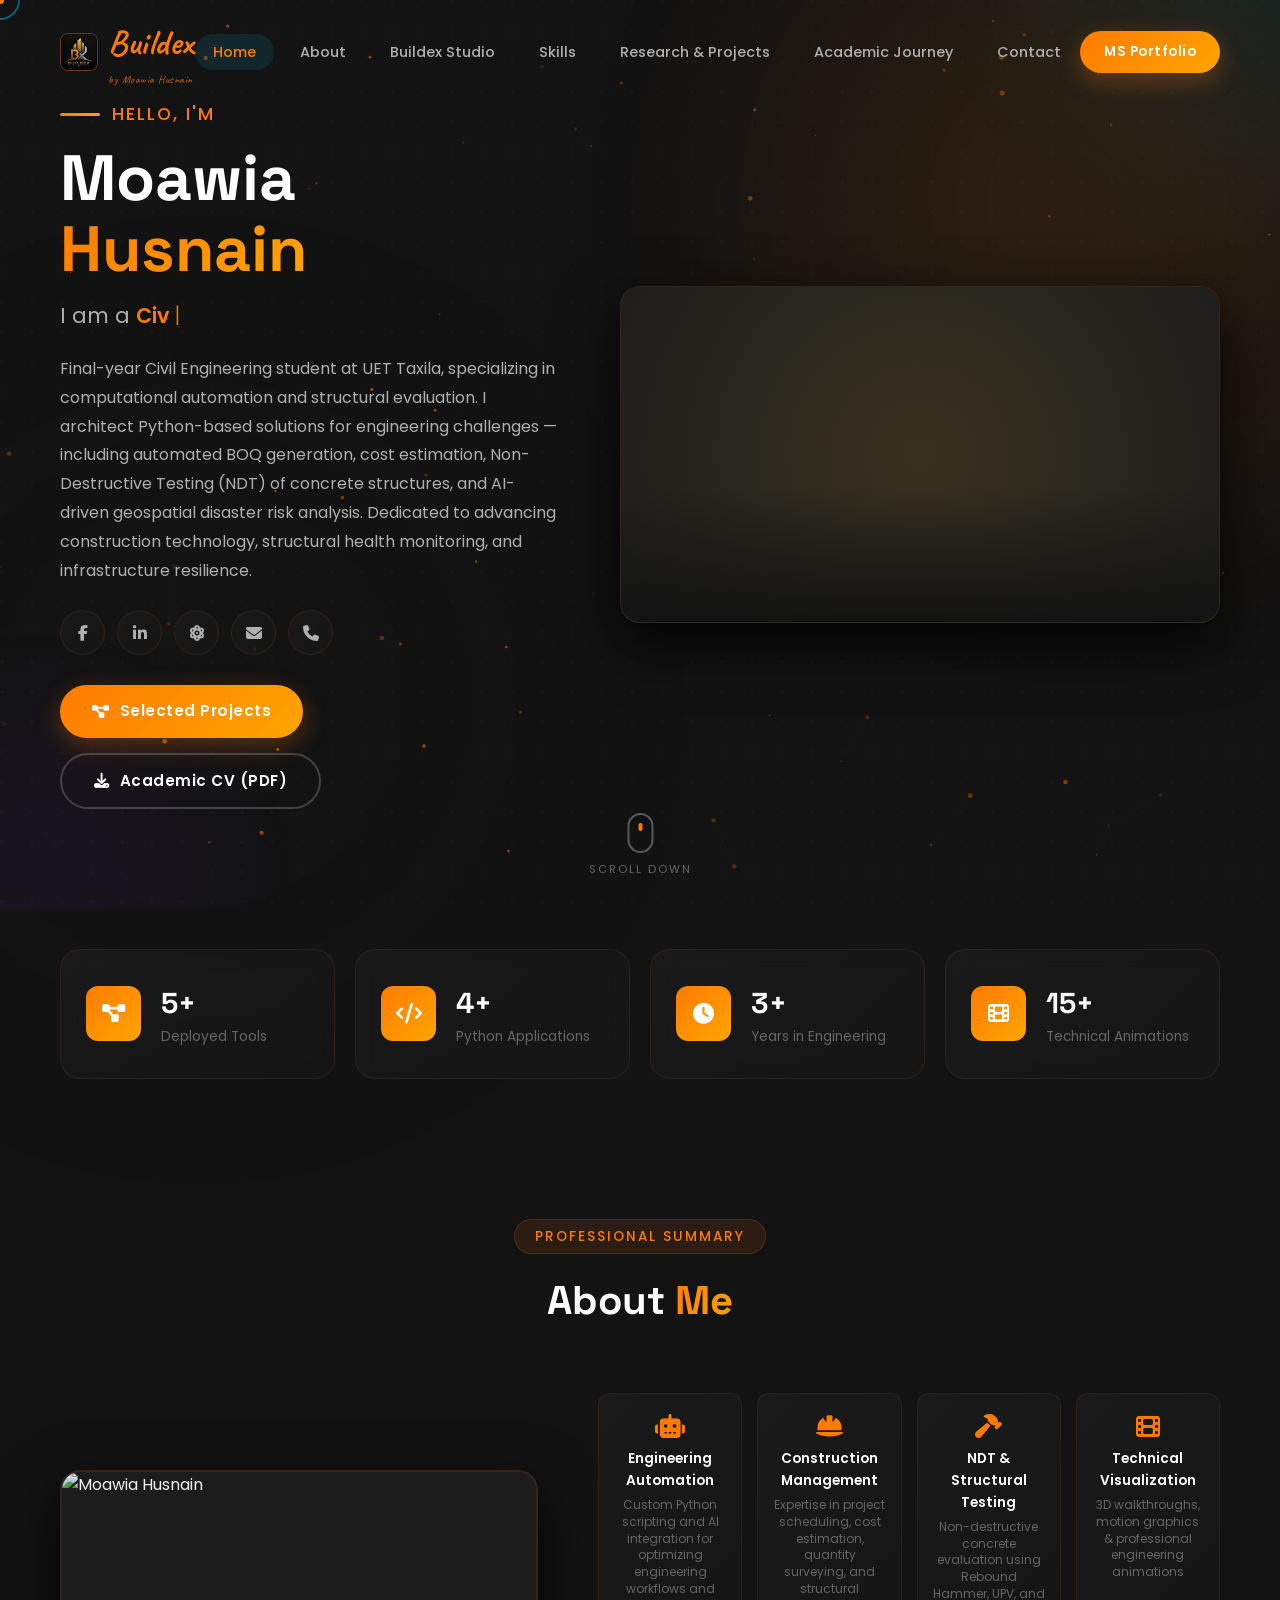
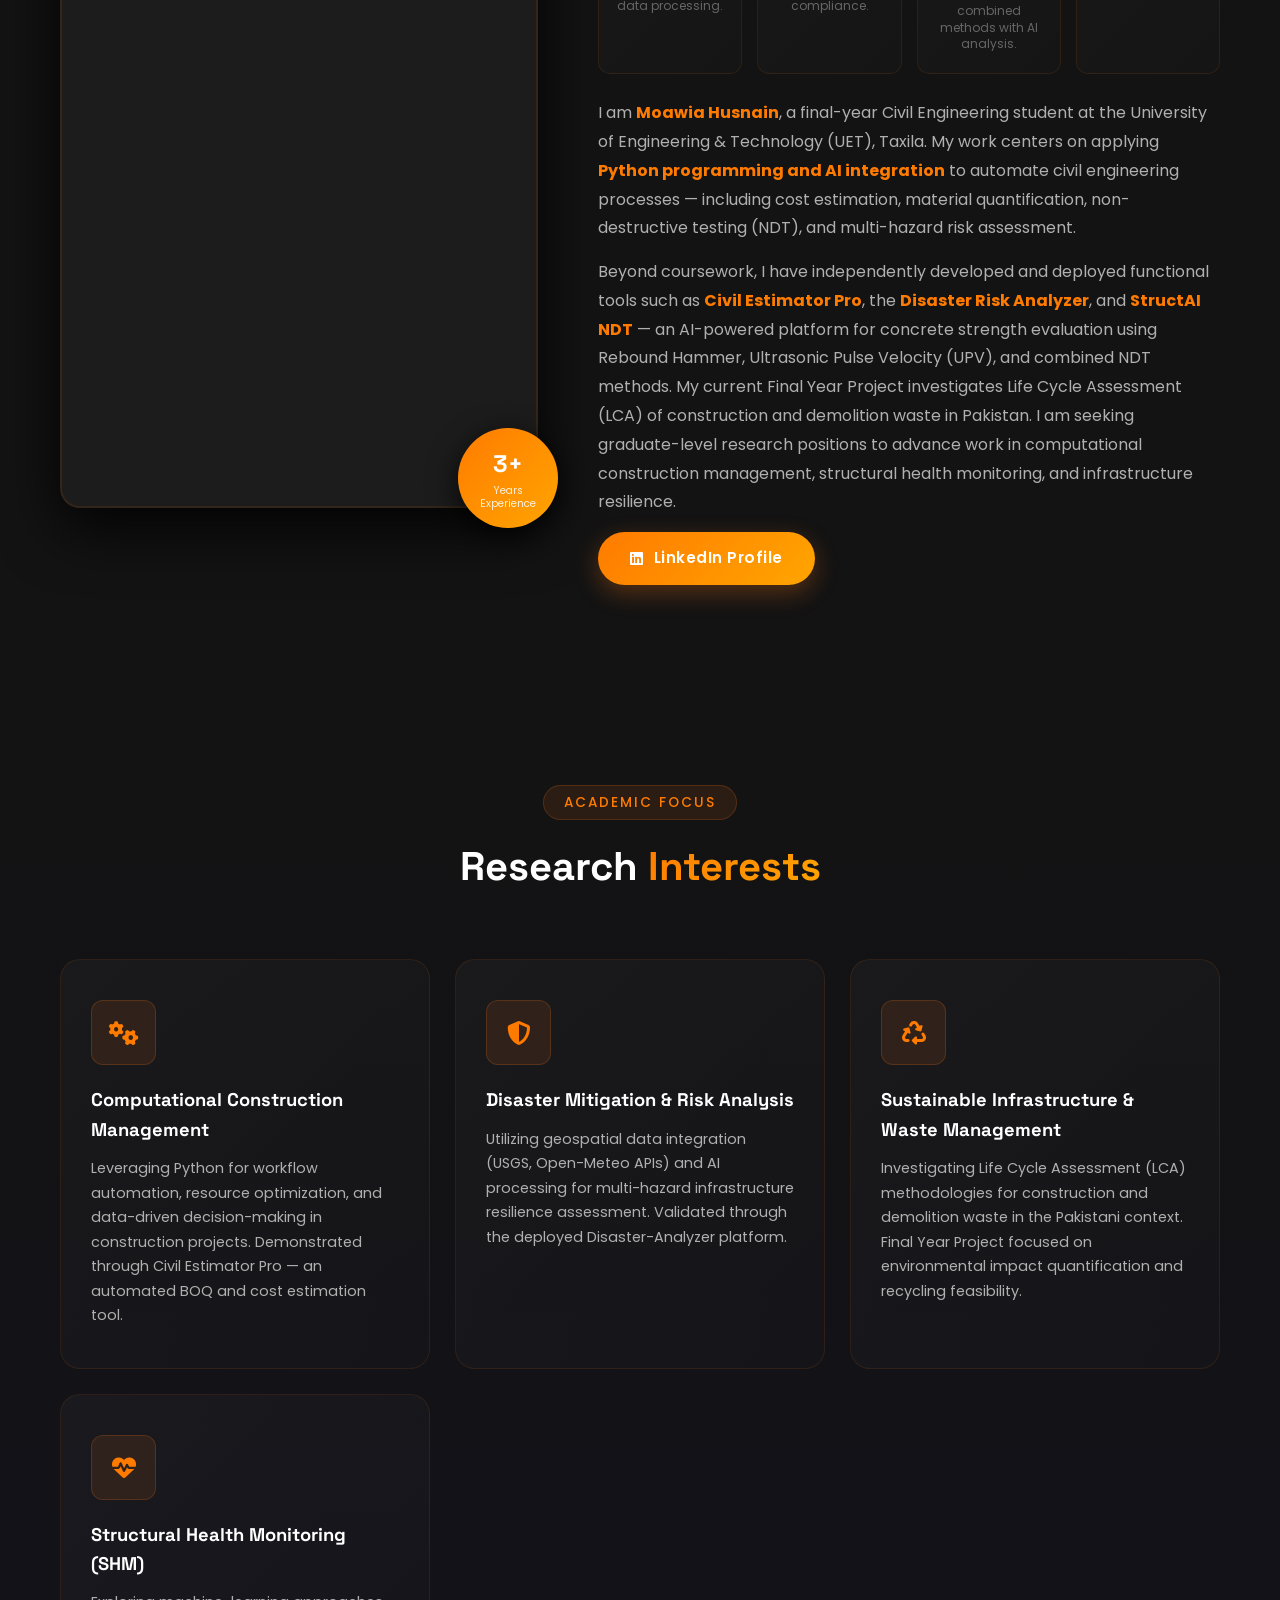
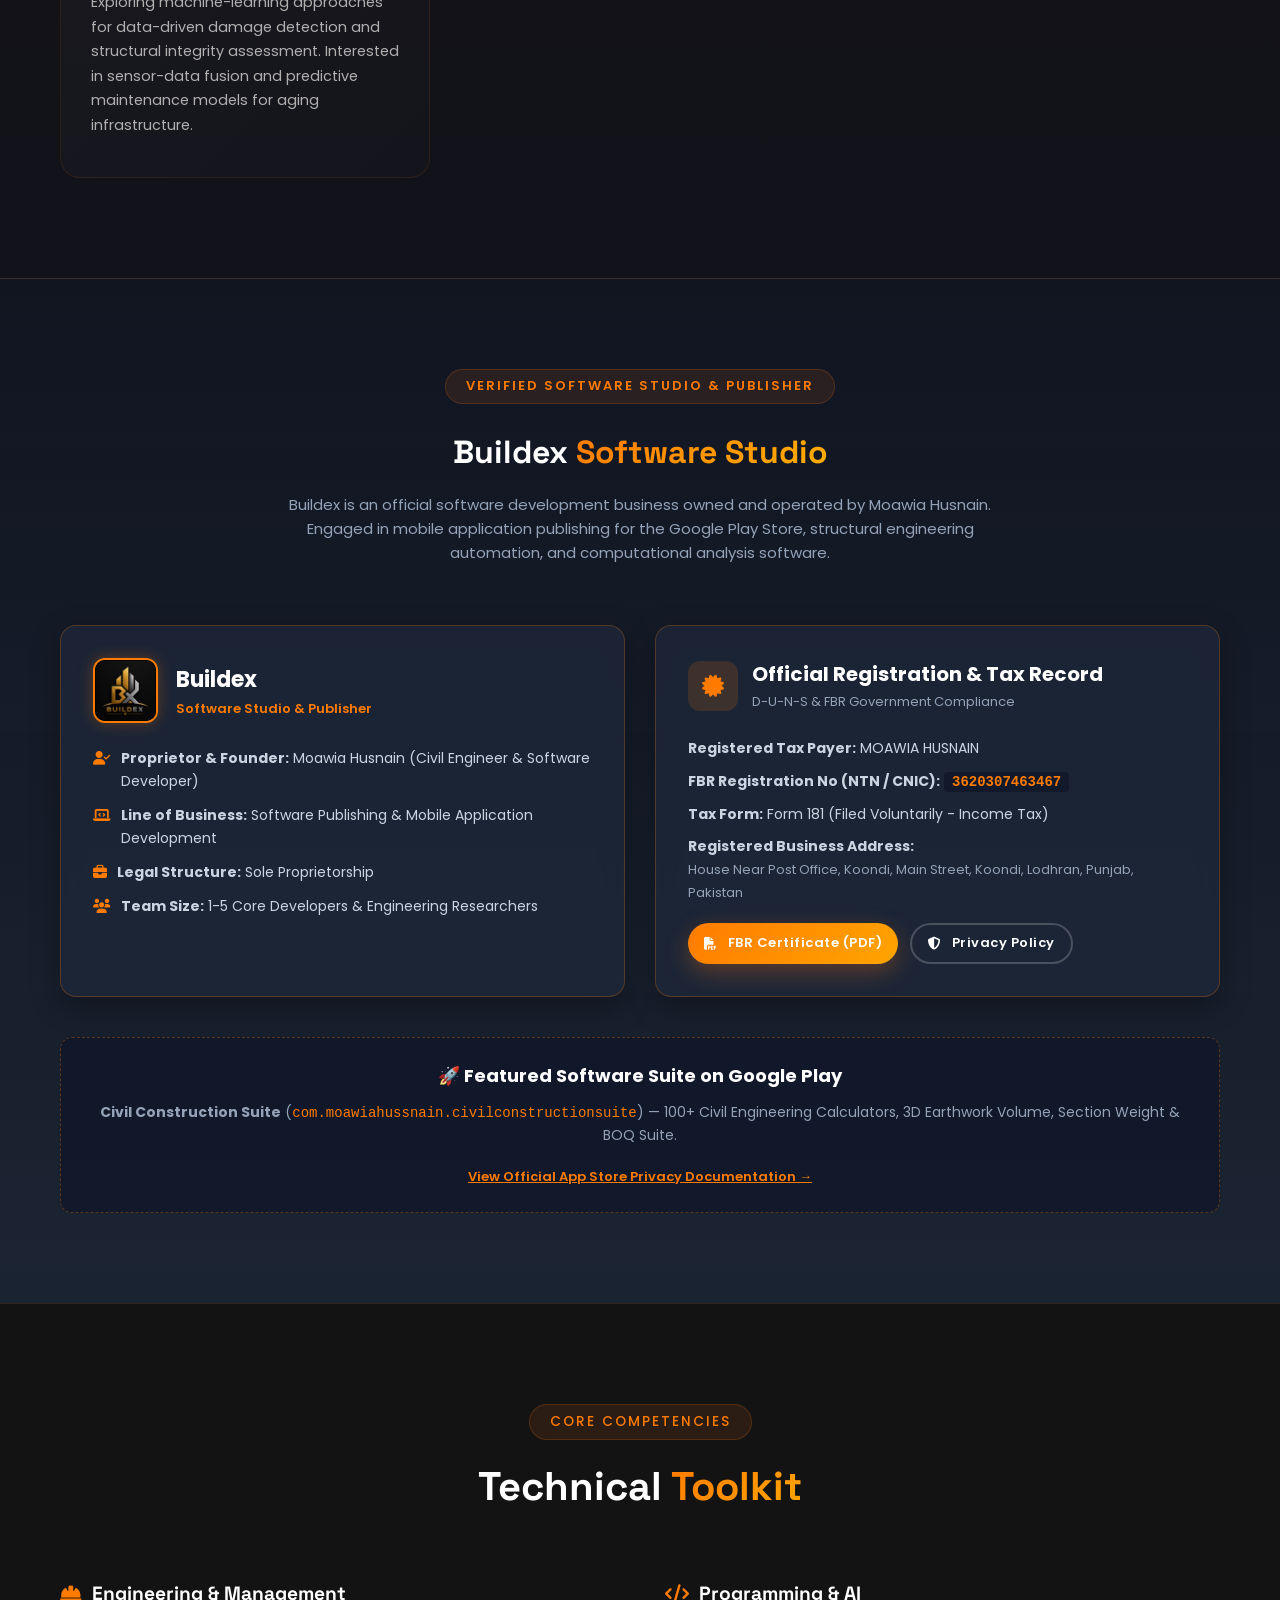
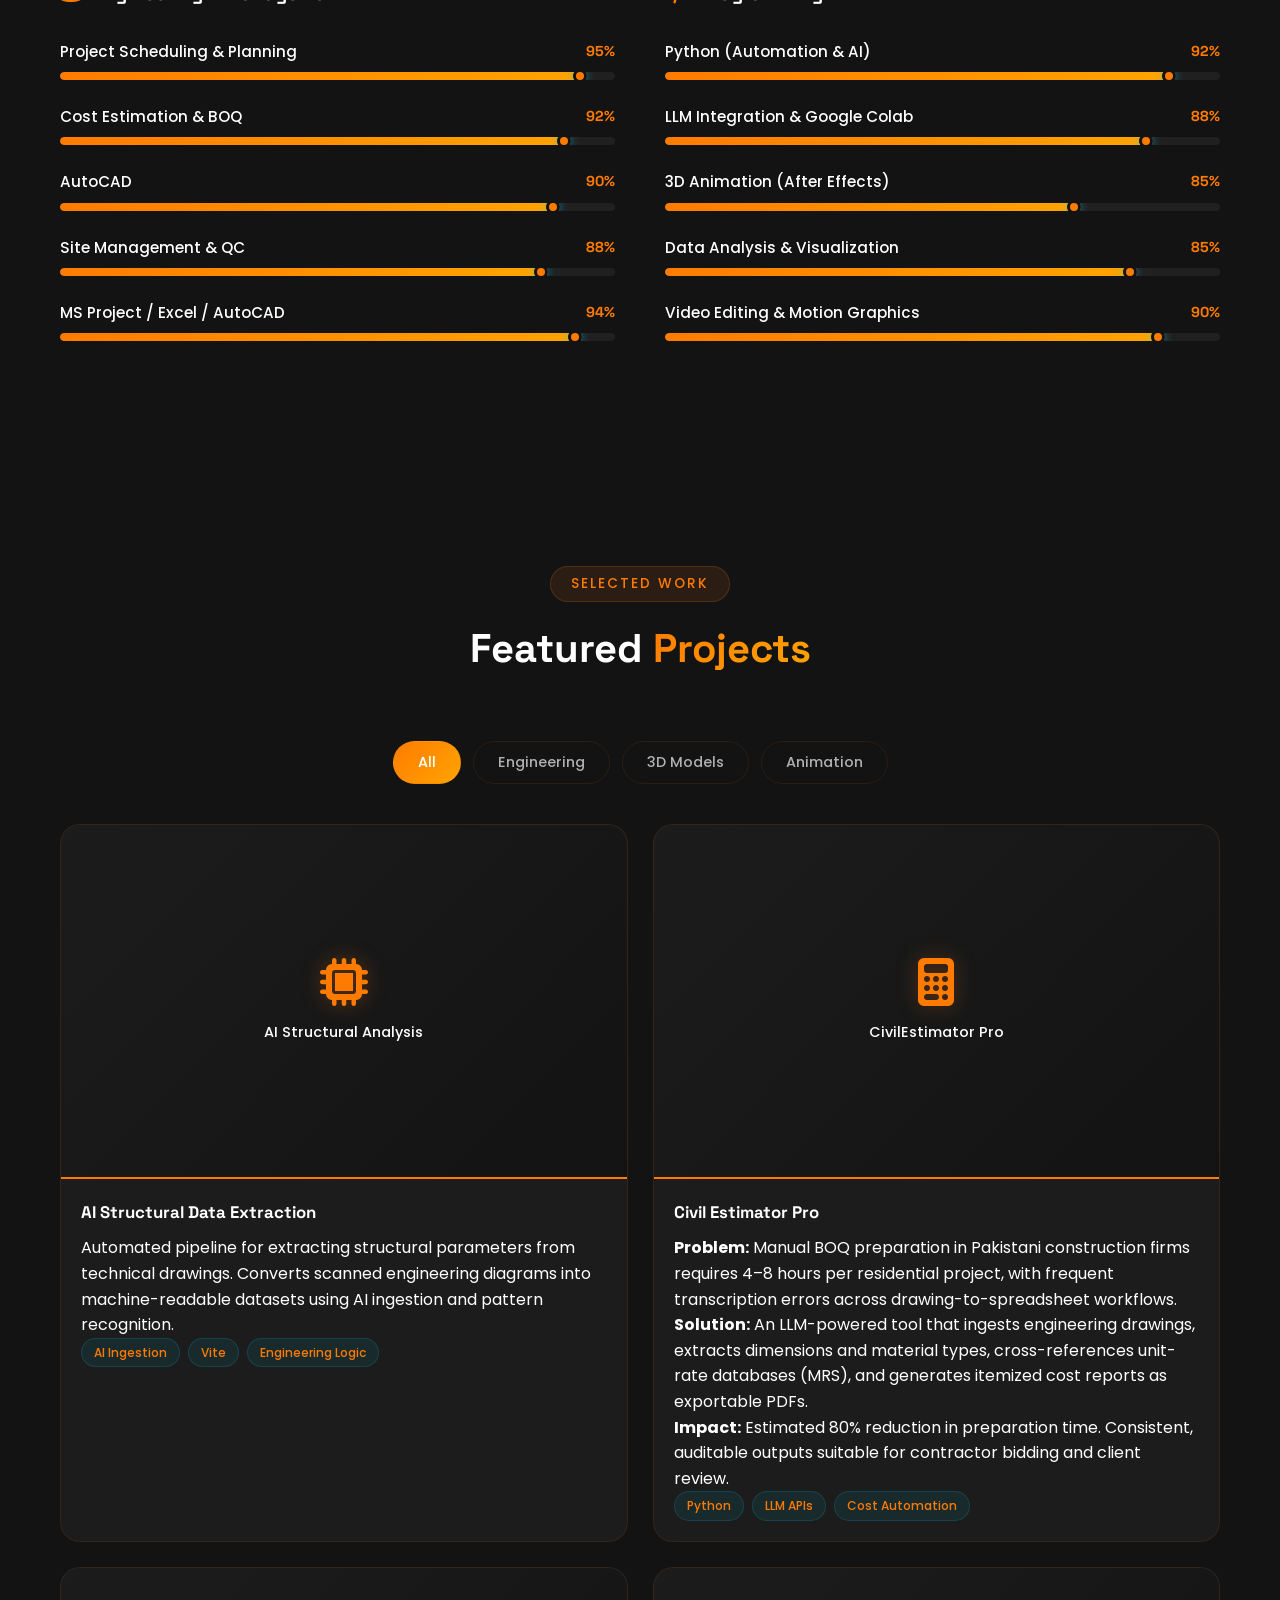
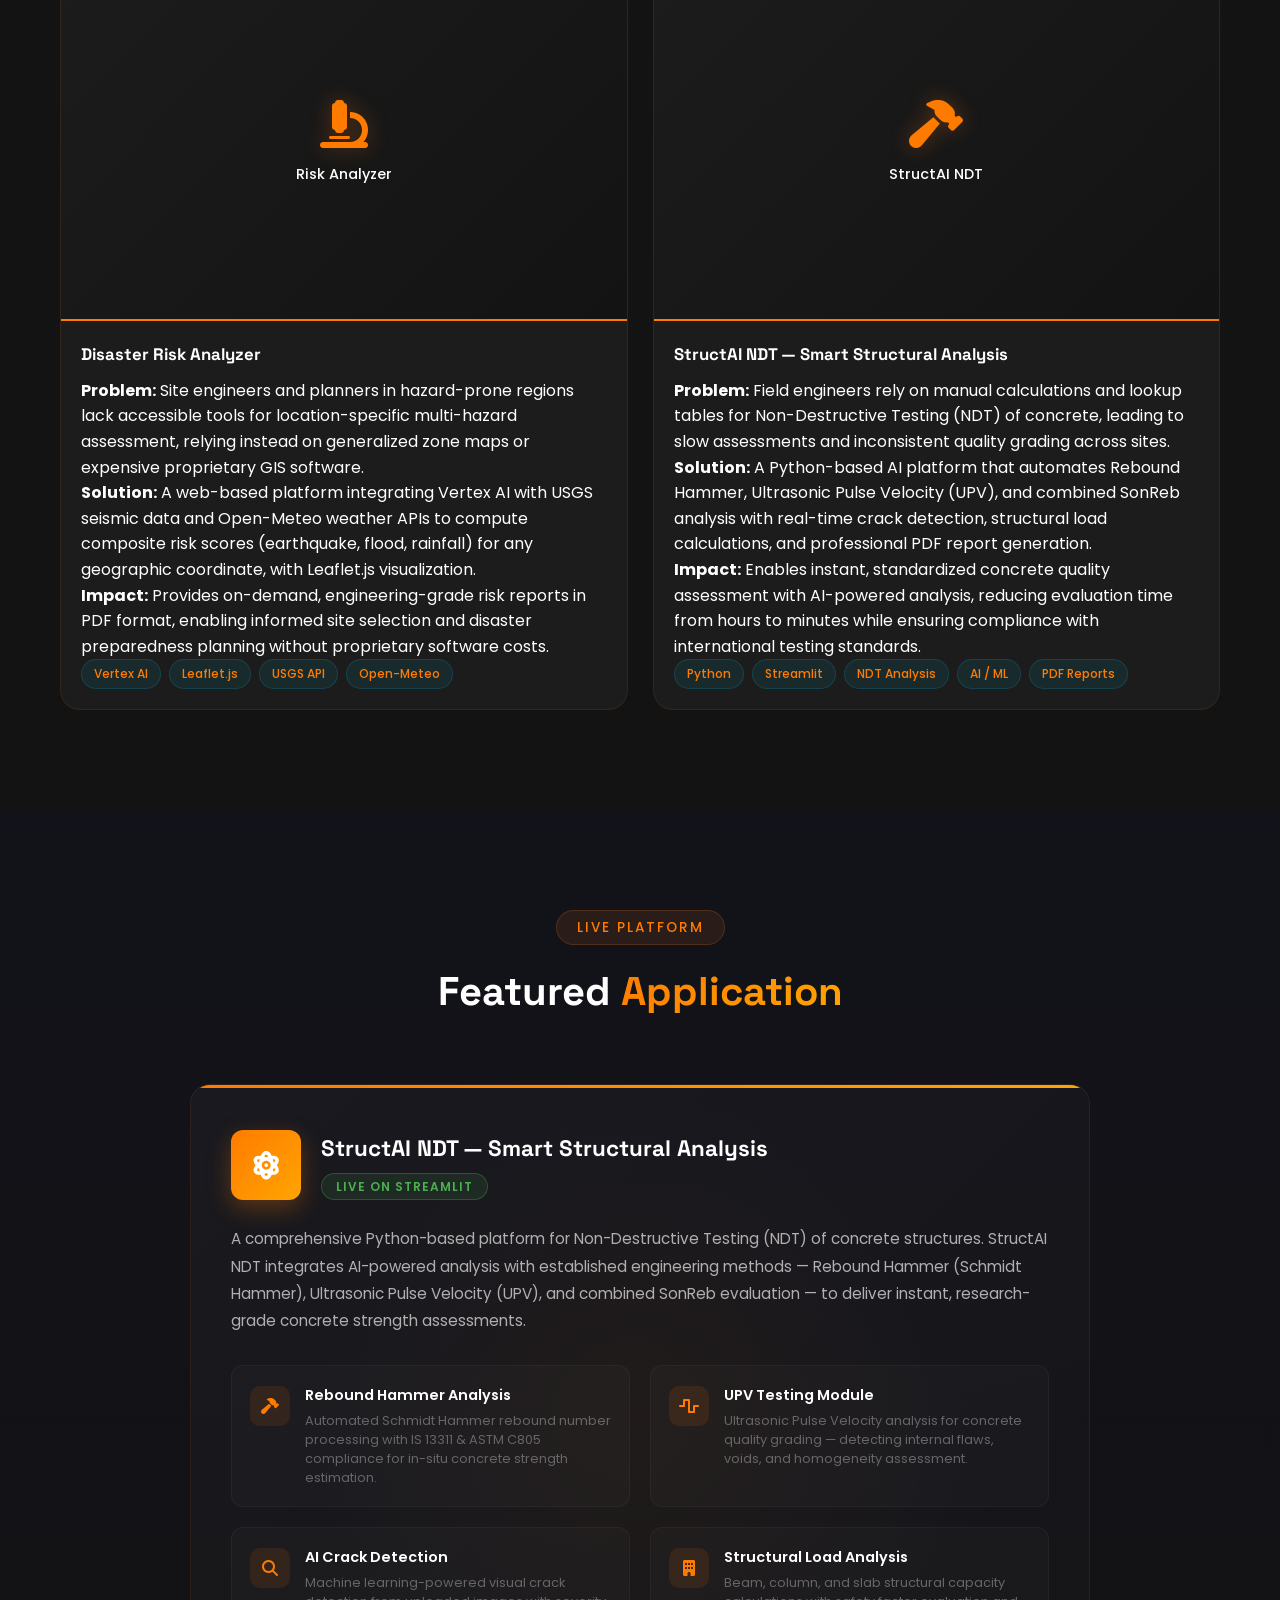
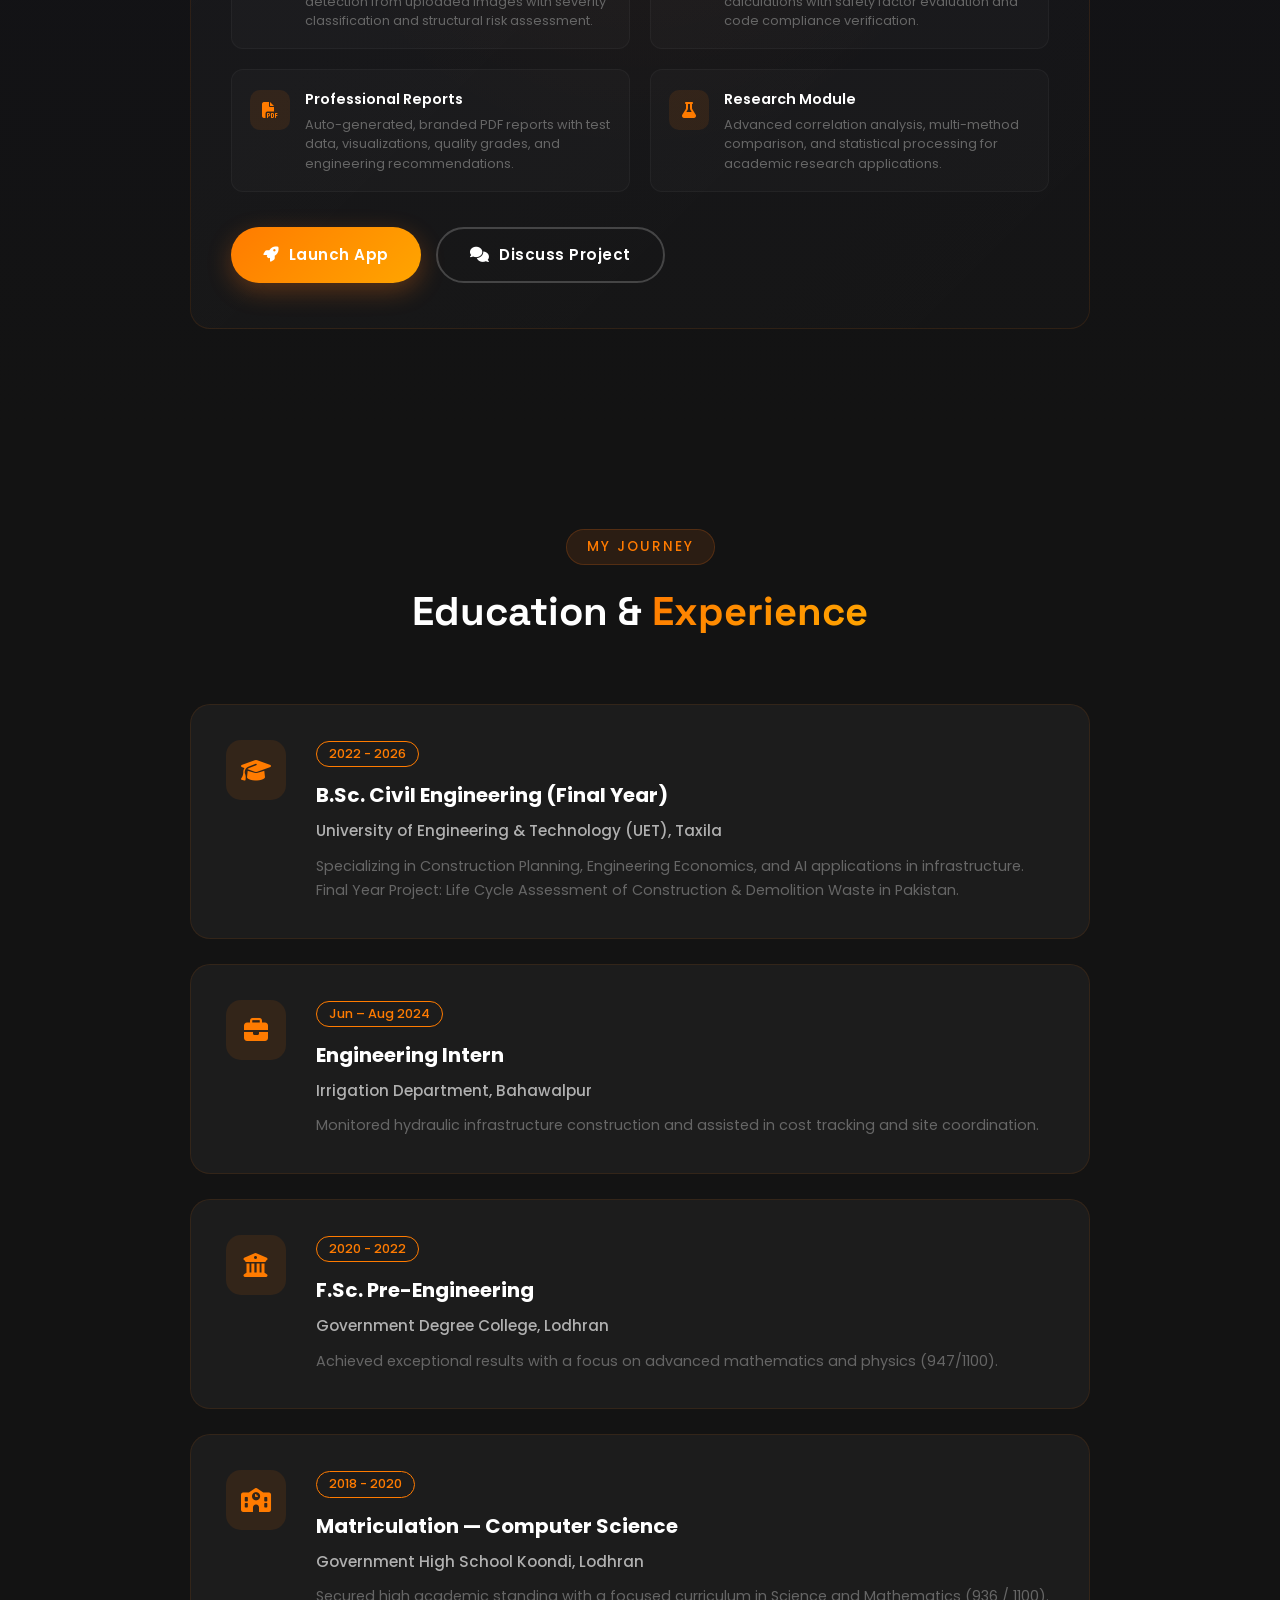
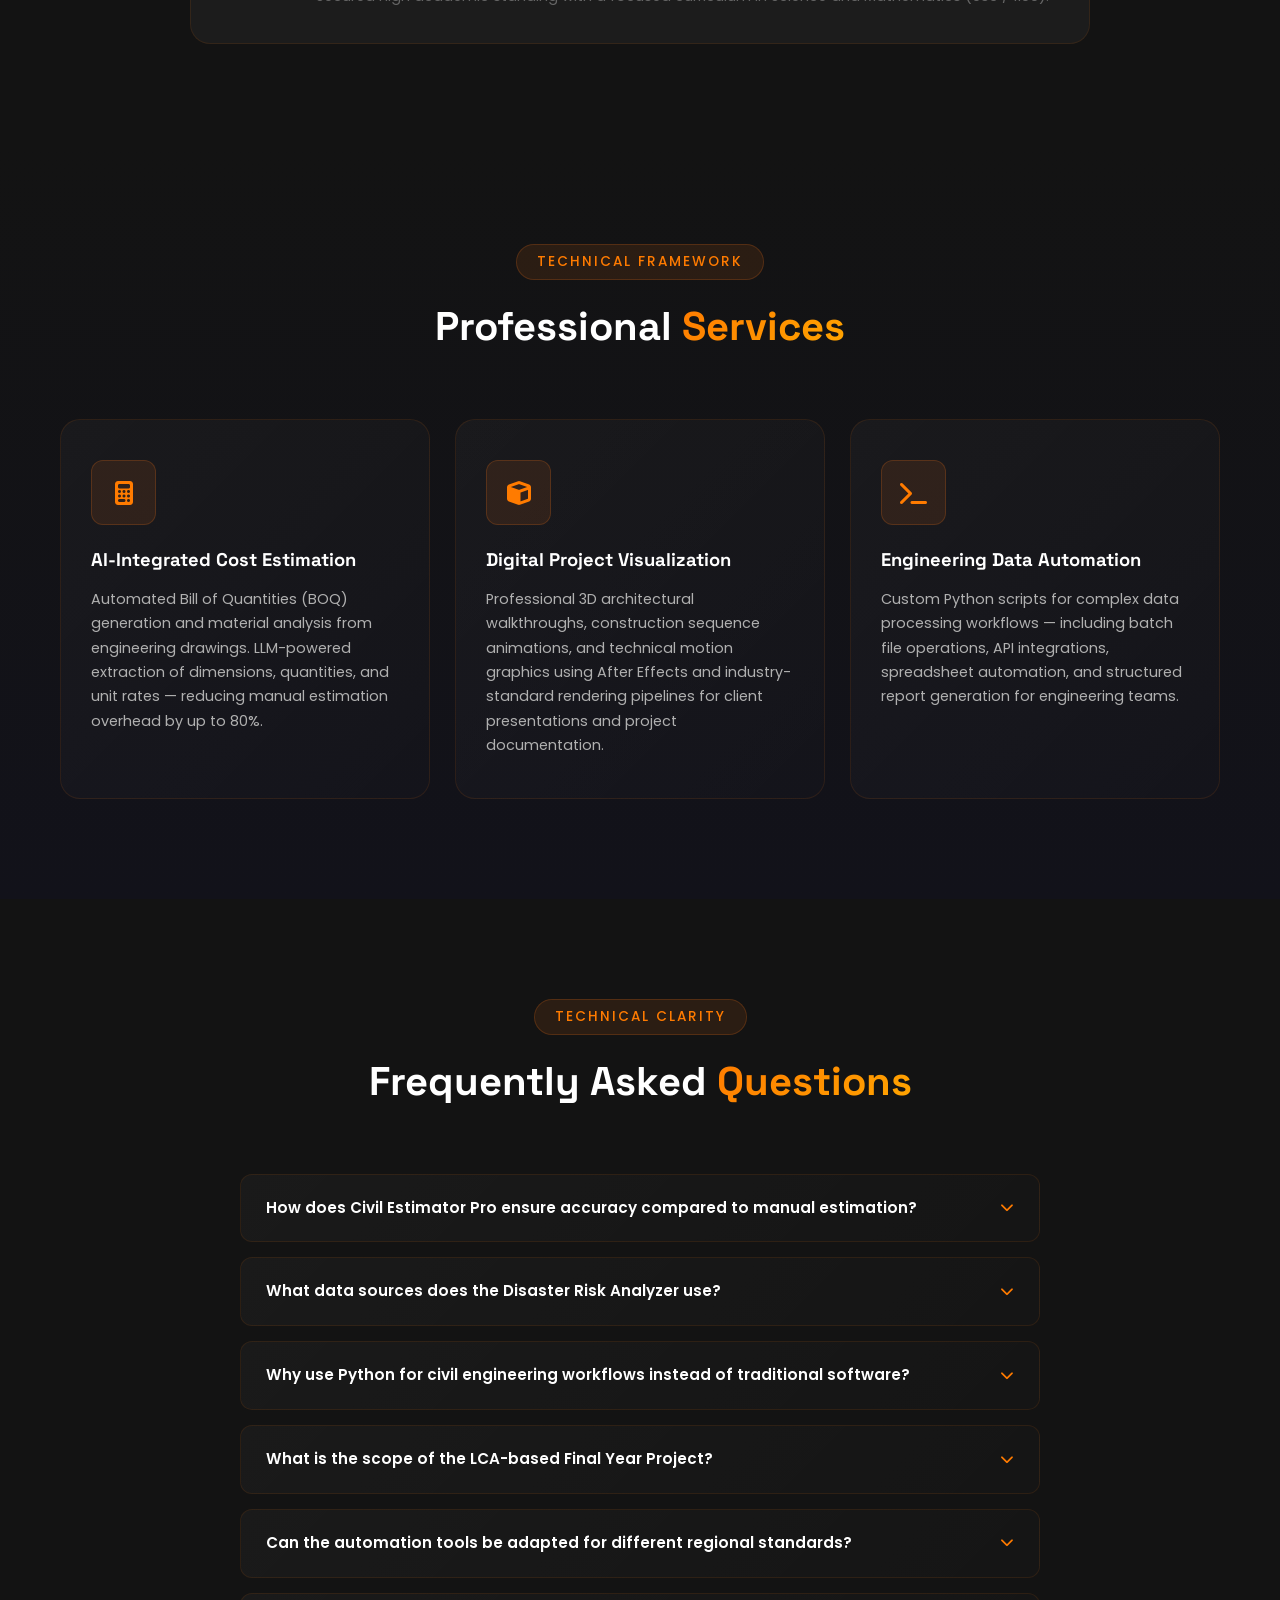
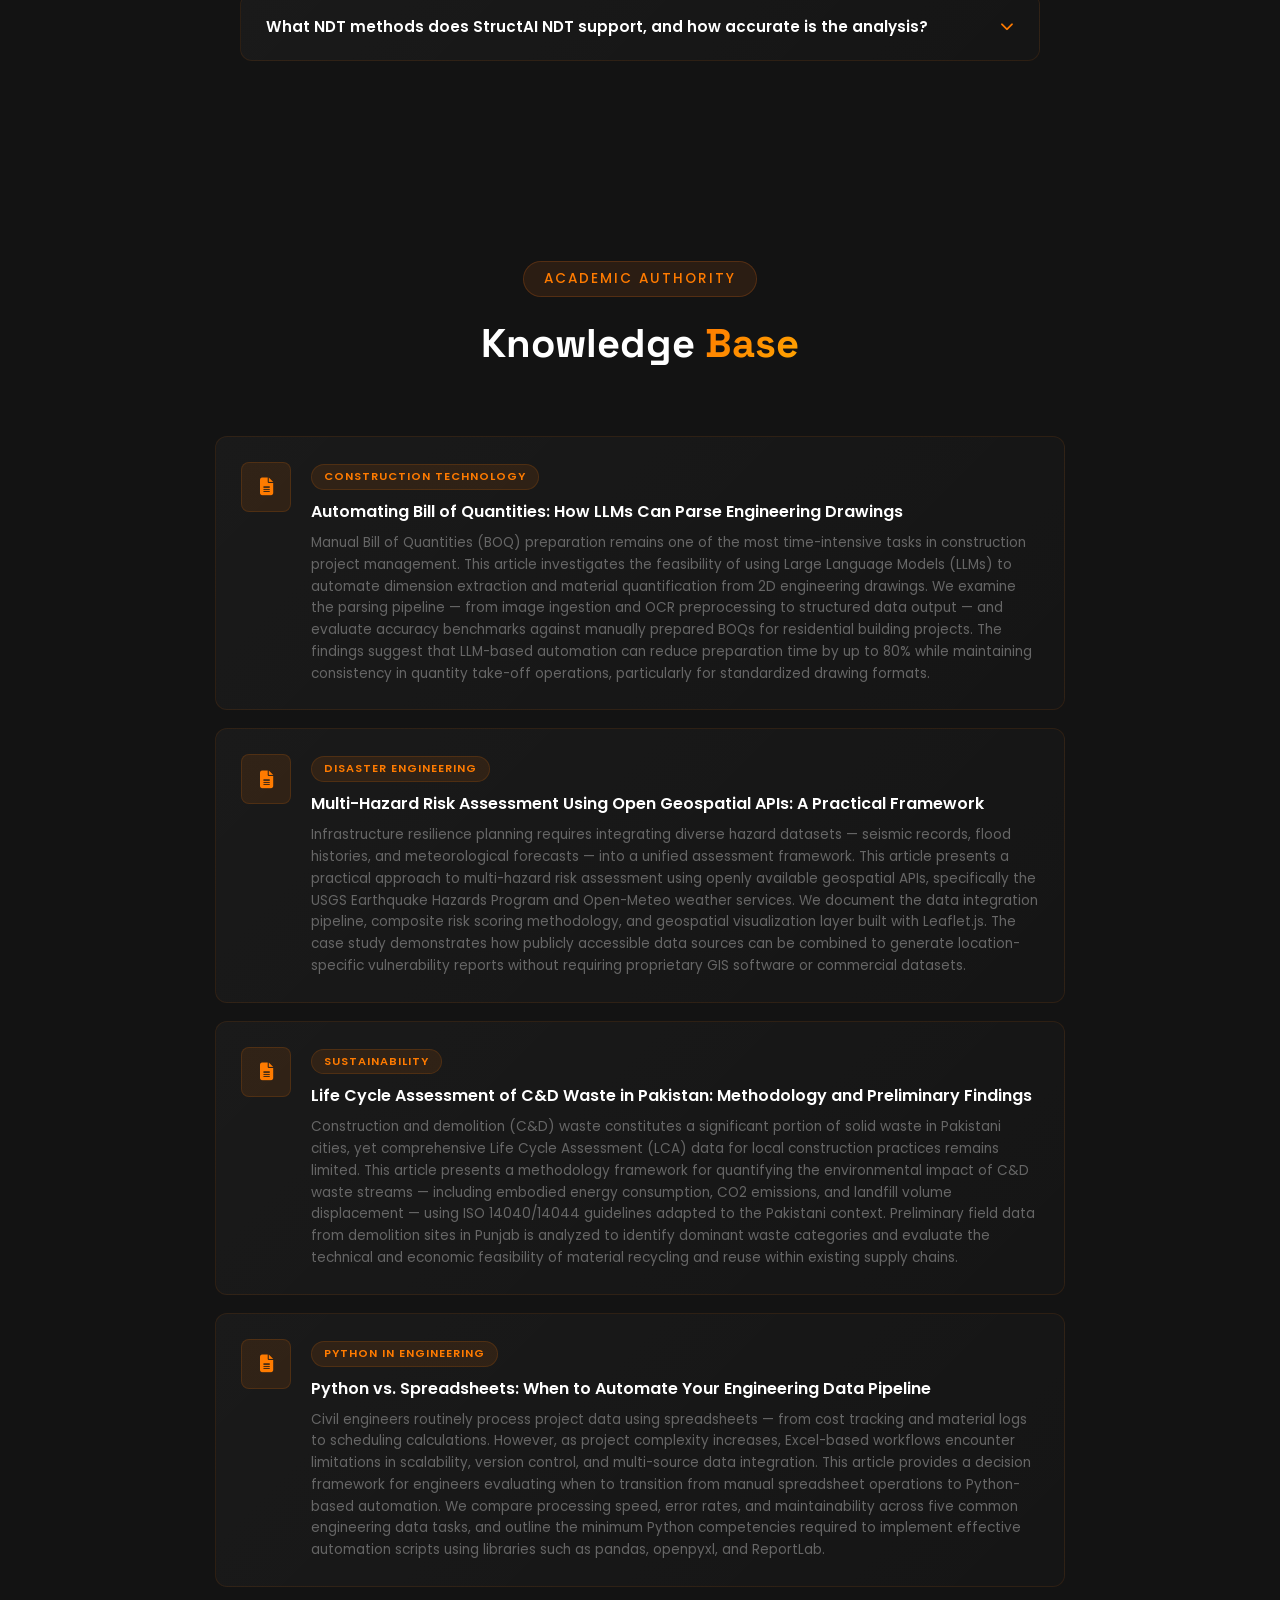
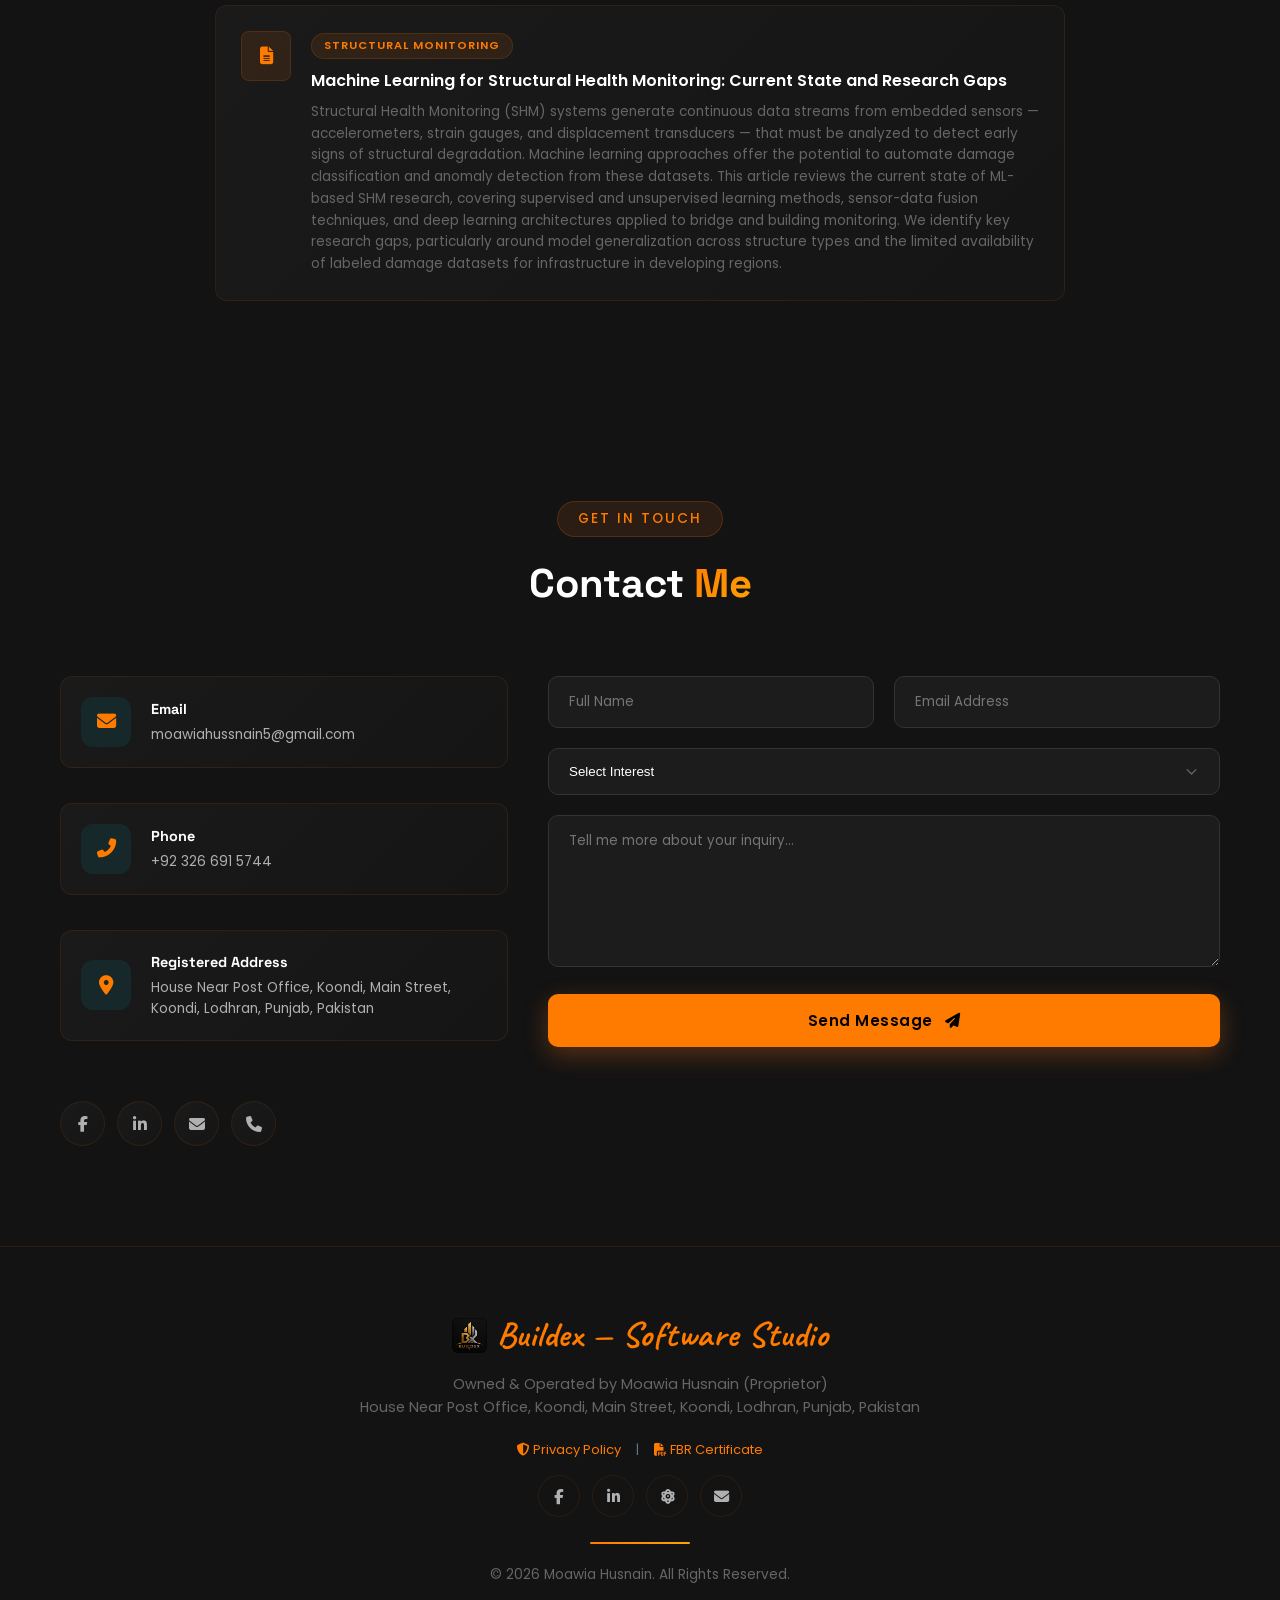
==== commit 041caa36: "Update website with Buildex Software Studio branding, D-U-N-S business verification, FBR Form 181 ce" ====
--- a/index.html
+++ b/index.html
@@ -23,13 +23,15 @@
     <!-- Navigation -->
     <header class="header" id="header">
         <nav class="nav container">
-            <a href="#home" class="nav-logo">
-                <span class="logo-name">Moawia Husnain</span>
-            </a>
+            <a href="#home" class="nav-logo" style="display: flex; align-items: center; gap: 10px;">
+        <img src="buildex_logo.jpg" alt="Buildex Logo" style="height: 38px; width: 38px; border-radius: 8px; object-fit: cover; border: 1px solid rgba(255, 123, 0, 0.4);">
+        <span class="logo-name">Buildex <small style="font-size: 11px; opacity: 0.8; font-weight: 400; display: block;">by Moawia Husnain</small></span>
+    </a>
             <div class="nav-menu" id="nav-menu">
                 <ul class="nav-list">
                     <li class="nav-item"><a href="#home" class="nav-link active">Home</a></li>
                     <li class="nav-item"><a href="#about" class="nav-link">About</a></li>
+                    <li class="nav-item"><a href="#studio" class="nav-link">Buildex Studio</a></li>
                     <li class="nav-item"><a href="#skills" class="nav-link">Skills</a></li>
                     <li class="nav-item"><a href="#portfolio" class="nav-link">Research & Projects</a></li>
                     <li class="nav-item"><a href="#education" class="nav-link">Academic Journey</a></li>
@@ -71,16 +73,14 @@
                         <a href="https://www.facebook.com/moawia.hussnain.58" class="social-link" aria-label="Facebook" target="_blank"><i class="fab fa-facebook-f"></i></a>
                         <a href="https://www.linkedin.com/in/moawia-husnain-602788229" class="social-link" aria-label="LinkedIn" target="_blank"><i class="fab fa-linkedin-in"></i></a>
                         <a href="https://ndt-by-moawiahusnain.streamlit.app/" class="social-link" aria-label="StructAI NDT App" target="_blank" title="StructAI NDT Platform"><i class="fas fa-atom"></i></a>
-                        <a href="mailto:moawiahusnain2@gmail.com" class="social-link" aria-label="Email"><i class="fas fa-envelope"></i></a>
+                        <a href="mailto:moawiahussnain5@gmail.com" class="social-link" aria-label="Email"><i class="fas fa-envelope"></i></a>
                         <a href="tel:+923266915744" class="social-link" aria-label="Phone"><i class="fas fa-phone"></i></a>
                     </div>
                     <div class="hero-buttons">
                         <a href="#portfolio" class="btn btn-primary">
                             <i class="fas fa-project-diagram"></i> Selected Projects
                         </a>
-                        <a href="#" class="btn btn-outline" id="download-cv" onclick="alert('CV not uploaded yet!'); return false;">
-                            <i class="fas fa-download"></i> Academic CV
-                        </a>
+                        <a href="my cv Moawia Husnain .pdf" target="_blank" class="btn btn-outline" id="download-cv"><i class="fas fa-download"></i> Academic CV (PDF)</a>
                     </div>
                 </div>
                 <div class="hero-visual" data-aos="fade-left">
@@ -235,7 +235,87 @@
             </div>
         </section>
 
-        <!-- Skills Section -->
+        
+        <!-- Buildex Software Studio & Business Verification Section -->
+        <section class="section studio-section" id="studio" style="background: linear-gradient(180deg, rgba(15, 23, 42, 0.6) 0%, rgba(30, 41, 59, 0.8) 100%); padding: 90px 0; border-top: 1px solid rgba(255, 123, 0, 0.15); border-bottom: 1px solid rgba(255, 123, 0, 0.15);">
+            <div class="container">
+                <div class="section-header text-center" data-aos="fade-up">
+                    <span class="section-subtitle" style="color: #ff7b00; font-weight: 600; text-transform: uppercase; letter-spacing: 2px; font-size: 13px;">Verified Software Studio & Publisher</span>
+                    <h2 class="section-title" style="font-size: 32px; margin-top: 8px; color: #ffffff;">Buildex <span class="text-gradient" style="background: linear-gradient(135deg, #ff7b00, #ffae00); -webkit-background-clip: text; -webkit-text-fill-color: transparent;">Software Studio</span></h2>
+                    <p style="max-width: 750px; margin: 15px auto 0; color: #94a3b8; font-size: 15px;">Buildex is an official software development business owned and operated by Moawia Husnain. Engaged in mobile application publishing for the Google Play Store, structural engineering automation, and computational analysis software.</p>
+                </div>
+
+                <div class="studio-grid" style="display: grid; grid-template-columns: repeat(auto-fit, minmax(320px, 1fr)); gap: 30px; margin-top: 50px;">
+                    
+                    <!-- Company Profile Card -->
+                    <div class="studio-card" data-aos="fade-right" style="background: rgba(30, 41, 59, 0.7); border: 1px solid rgba(255, 123, 0, 0.25); border-radius: 16px; padding: 32px; backdrop-filter: blur(10px); box-shadow: 0 10px 30px rgba(0,0,0,0.3);">
+                        <div style="display: flex; align-items: center; gap: 18px; margin-bottom: 24px;">
+                            <img src="buildex_logo.jpg" alt="Buildex Brand Logo" style="width: 65px; height: 65px; border-radius: 12px; object-fit: cover; border: 2px solid #ff7b00; box-shadow: 0 0 15px rgba(255, 123, 0, 0.3);">
+                            <div>
+                                <h3 style="color: #ffffff; font-size: 22px; margin: 0;">Buildex</h3>
+                                <p style="color: #ff7b00; font-size: 13px; font-weight: 600; margin: 2px 0 0;">Software Studio & Publisher</p>
+                            </div>
+                        </div>
+                        <ul style="list-style: none; padding: 0; margin: 0; color: #cbd5e1; font-size: 14px;">
+                            <li style="margin-bottom: 12px; display: flex; align-items: flex-start; gap: 10px;">
+                                <i class="fas fa-user-check" style="color: #ff7b00; margin-top: 4px;"></i>
+                                <span><strong>Proprietor & Founder:</strong> Moawia Husnain (Civil Engineer & Software Developer)</span>
+                            </li>
+                            <li style="margin-bottom: 12px; display: flex; align-items: flex-start; gap: 10px;">
+                                <i class="fas fa-laptop-code" style="color: #ff7b00; margin-top: 4px;"></i>
+                                <span><strong>Line of Business:</strong> Software Publishing & Mobile Application Development</span>
+                            </li>
+                            <li style="margin-bottom: 12px; display: flex; align-items: flex-start; gap: 10px;">
+                                <i class="fas fa-briefcase" style="color: #ff7b00; margin-top: 4px;"></i>
+                                <span><strong>Legal Structure:</strong> Sole Proprietorship</span>
+                            </li>
+                            <li style="margin-bottom: 12px; display: flex; align-items: flex-start; gap: 10px;">
+                                <i class="fas fa-users" style="color: #ff7b00; margin-top: 4px;"></i>
+                                <span><strong>Team Size:</strong> 1-5 Core Developers & Engineering Researchers</span>
+                            </li>
+                        </ul>
+                    </div>
+
+                    <!-- D-U-N-S & FBR Tax Verification Card -->
+                    <div class="studio-card" data-aos="fade-left" style="background: rgba(30, 41, 59, 0.7); border: 1px solid rgba(255, 123, 0, 0.25); border-radius: 16px; padding: 32px; backdrop-filter: blur(10px); box-shadow: 0 10px 30px rgba(0,0,0,0.3);">
+                        <div style="display: flex; align-items: center; gap: 14px; margin-bottom: 24px;">
+                            <div style="width: 50px; height: 50px; border-radius: 12px; background: rgba(255, 123, 0, 0.15); display: flex; align-items: center; justify-content: center; color: #ff7b00; font-size: 22px;">
+                                <i class="fas fa-certificate"></i>
+                            </div>
+                            <div>
+                                <h3 style="color: #ffffff; font-size: 20px; margin: 0;">Official Registration & Tax Record</h3>
+                                <p style="color: #94a3b8; font-size: 13px; margin: 2px 0 0;">D-U-N-S & FBR Government Compliance</p>
+                            </div>
+                        </div>
+                        <ul style="list-style: none; padding: 0; margin: 0 0 20px 0; color: #cbd5e1; font-size: 14px;">
+                            <li style="margin-bottom: 10px;"><strong>Registered Tax Payer:</strong> MOAWIA HUSNAIN</li>
+                            <li style="margin-bottom: 10px;"><strong>FBR Registration No (NTN / CNIC):</strong> <code style="background: rgba(15, 23, 42, 0.8); color: #ff7b00; padding: 2px 8px; border-radius: 4px; font-weight: 600;">3620307463467</code></li>
+                            <li style="margin-bottom: 10px;"><strong>Tax Form:</strong> Form 181 (Filed Voluntarily - Income Tax)</li>
+                            <li style="margin-bottom: 14px;"><strong>Registered Business Address:</strong><br><span style="color: #94a3b8; font-size: 13px;">House Near Post Office, Koondi, Main Street, Koondi, Lodhran, Punjab, Pakistan</span></li>
+                        </ul>
+                        <div style="display: flex; flex-wrap: wrap; gap: 12px;">
+                            <a href="fbr_tax_certificate.pdf" target="_blank" class="btn btn-primary btn-sm" style="font-size: 13px; padding: 8px 16px;">
+                                <i class="fas fa-file-pdf"></i> FBR Certificate (PDF)
+                            </a>
+                            <a href="privacy_policy.html" target="_blank" class="btn btn-outline btn-sm" style="font-size: 13px; padding: 8px 16px;">
+                                <i class="fas fa-shield-alt"></i> Privacy Policy
+                            </a>
+                        </div>
+                    </div>
+
+                </div>
+
+                <!-- Featured Applications Banner -->
+                <div style="margin-top: 40px; background: rgba(15, 23, 42, 0.8); border: 1px dashed rgba(255, 123, 0, 0.3); border-radius: 12px; padding: 24px; text-align: center;" data-aos="fade-up">
+                    <h4 style="color: #ffffff; margin: 0 0 10px 0; font-size: 18px;">🚀 Featured Software Suite on Google Play</h4>
+                    <p style="color: #94a3b8; font-size: 14px; margin: 0 0 16px 0;"><strong>Civil Construction Suite</strong> (<code style="color: #ff7b00;">com.moawiahussnain.civilconstructionsuite</code>) — 100+ Civil Engineering Calculators, 3D Earthwork Volume, Section Weight & BOQ Suite.</p>
+                    <a href="https://moawiahusnain.engineer/privacy_policy.html" target="_blank" style="color: #ff7b00; font-size: 13px; font-weight: 600; text-decoration: underline;">View Official App Store Privacy Documentation &rarr;</a>
+                </div>
+            </div>
+        </section>
+
+
+<!-- Skills Section -->
         <section class="skills section" id="skills">
             <div class="container">
                 <div class="section-header">
@@ -690,7 +770,7 @@
                             <div class="contact-card-icon"><i class="fas fa-envelope"></i></div>
                             <div class="contact-card-info">
                                 <h4>Email</h4>
-                                <p>moawiahusnain2@gmail.com</p>
+                                <p>moawiahussnain5@gmail.com</p>
                             </div>
                         </div>
                         <div class="contact-card">
@@ -703,14 +783,13 @@
                         <div class="contact-card">
                             <div class="contact-card-icon"><i class="fas fa-map-marker-alt"></i></div>
                             <div class="contact-card-info">
-                                <h4>Location</h4>
-                                <p>Taxila, Punjab, Pakistan</p>
+                                <h4>Registered Address</h4><p>House Near Post Office, Koondi, Main Street, Koondi, Lodhran, Punjab, Pakistan</p>
                             </div>
                         </div>
                         <div class="contact-socials">
                             <a href="https://www.facebook.com/moawia.hussnain.58" target="_blank" class="contact-social-link"><i class="fab fa-facebook-f"></i></a>
                             <a href="https://www.linkedin.com/in/moawia-husnain-602788229" target="_blank" class="contact-social-link"><i class="fab fa-linkedin-in"></i></a>
-                            <a href="mailto:moawiahusnain2@gmail.com" class="contact-social-link"><i class="fas fa-envelope"></i></a>
+                            <a href="mailto:moawiahussnain5@gmail.com" class="contact-social-link"><i class="fas fa-envelope"></i></a>
                             <a href="tel:+923266915744" class="contact-social-link"><i class="fas fa-phone"></i></a>
                         </div>
                     </div>
@@ -750,15 +829,23 @@
     <footer class="footer">
         <div class="container">
             <div class="footer-content">
-                <div class="footer-logo">
-                    <span class="logo-name">Moawia Husnain</span>
-                </div>
-                <p class="footer-text">Civil Engineering & Computational Automation | NDT Analysis | Python-Driven Infrastructure Solutions</p>
+                
+                <div class="footer-logo" style="display: flex; align-items: center; justify-content: center; gap: 10px;">
+                    <img src="buildex_logo.jpg" alt="Buildex Logo" style="height: 35px; width: 35px; border-radius: 6px; object-fit: cover;">
+                    <span class="logo-name">Buildex — Software Studio</span>
+                </div>
+                <p class="footer-text">Owned & Operated by Moawia Husnain (Proprietor)<br>House Near Post Office, Koondi, Main Street, Koondi, Lodhran, Punjab, Pakistan</p>
+                <div style="margin: 15px 0; display: flex; justify-content: center; gap: 15px; font-size: 13px;">
+                    <a href="privacy_policy.html" target="_blank" style="color: #ff7b00;"><i class="fas fa-shield-alt"></i> Privacy Policy</a>
+                    <span style="color: #64748b;">|</span>
+                    <a href="fbr_tax_certificate.pdf" target="_blank" style="color: #ff7b00;"><i class="fas fa-file-pdf"></i> FBR Certificate</a>
+                </div>
+
                 <div class="footer-socials">
                     <a href="https://www.facebook.com/moawia.hussnain.58" target="_blank" class="footer-social"><i class="fab fa-facebook-f"></i></a>
                     <a href="https://www.linkedin.com/in/moawia-husnain-602788229" target="_blank" class="footer-social"><i class="fab fa-linkedin-in"></i></a>
                     <a href="https://ndt-by-moawiahusnain.streamlit.app/" target="_blank" class="footer-social" title="StructAI NDT Platform"><i class="fas fa-atom"></i></a>
-                    <a href="mailto:moawiahusnain2@gmail.com" class="footer-social"><i class="fas fa-envelope"></i></a>
+                    <a href="mailto:moawiahussnain5@gmail.com" class="footer-social"><i class="fas fa-envelope"></i></a>
                 </div>
                 <div class="footer-divider"></div>
                 <p class="footer-copyright">© 2026 Moawia Husnain. All Rights Reserved.</p>
